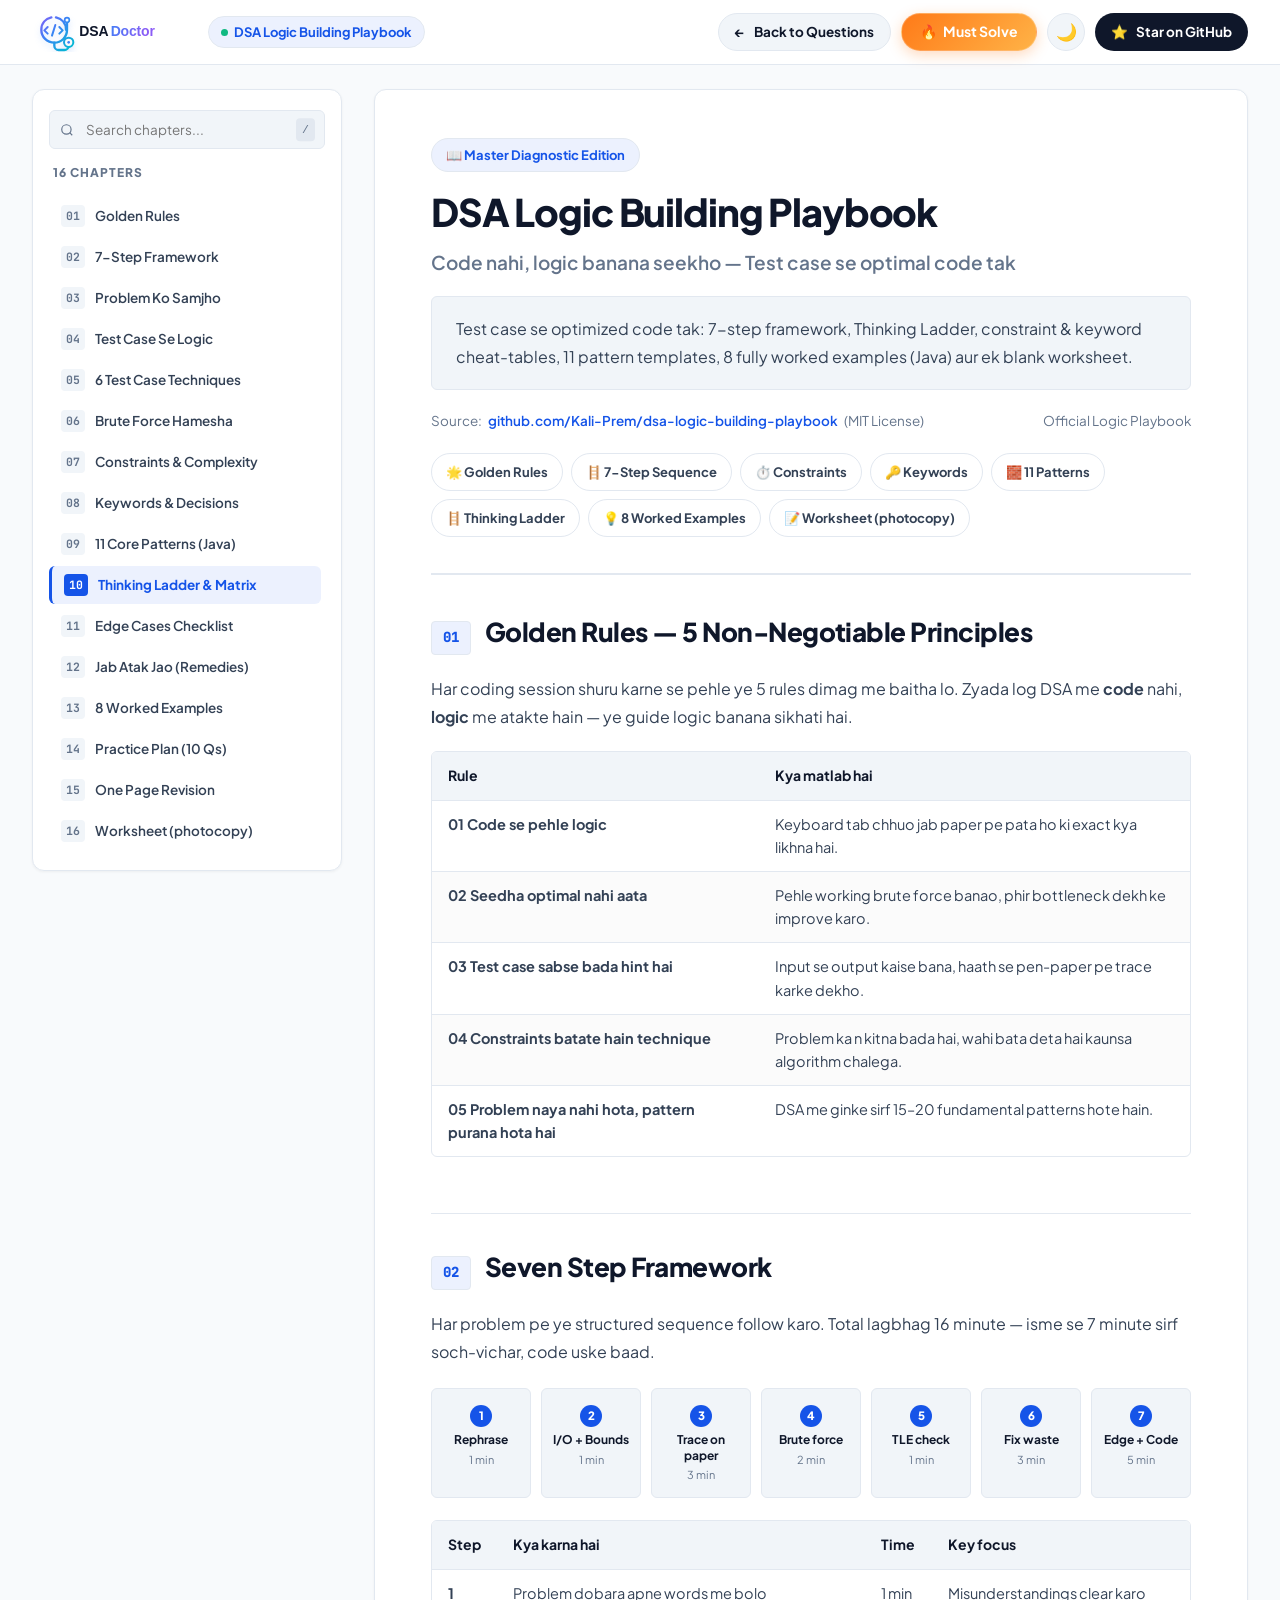
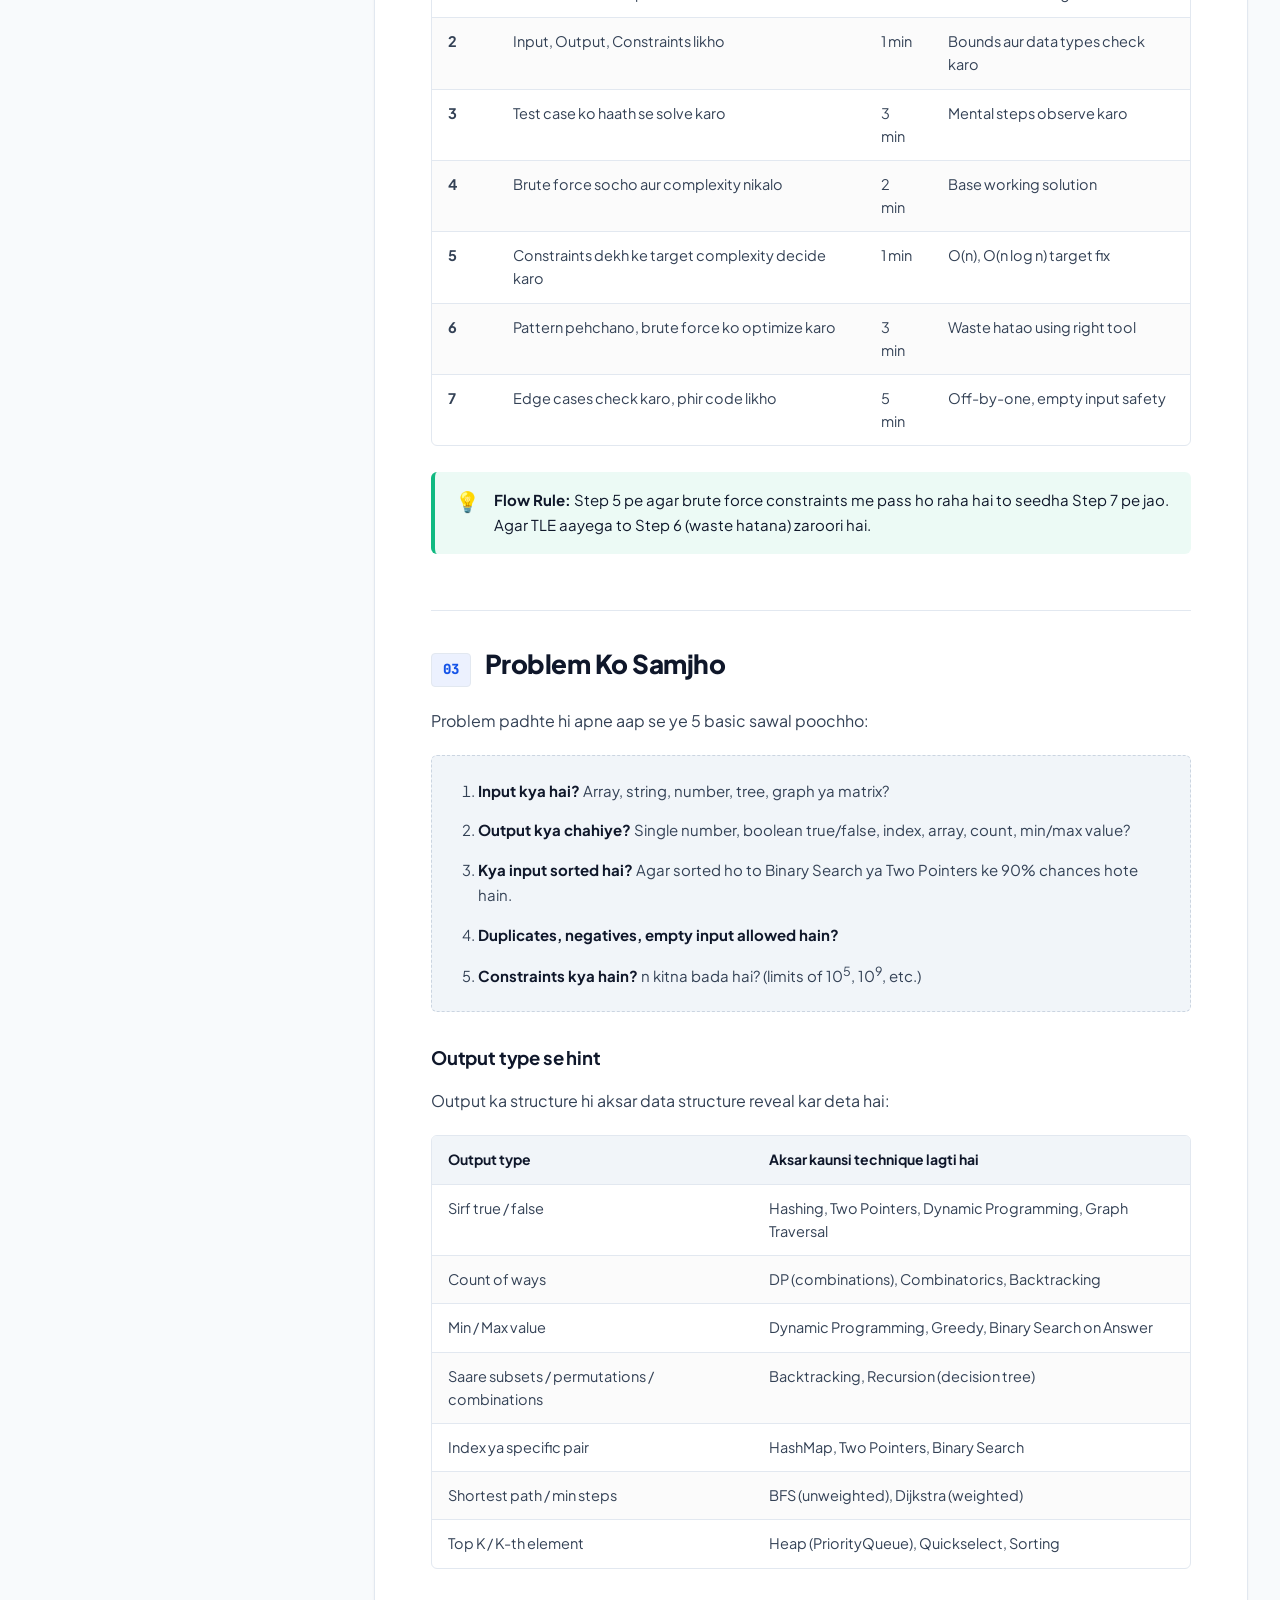
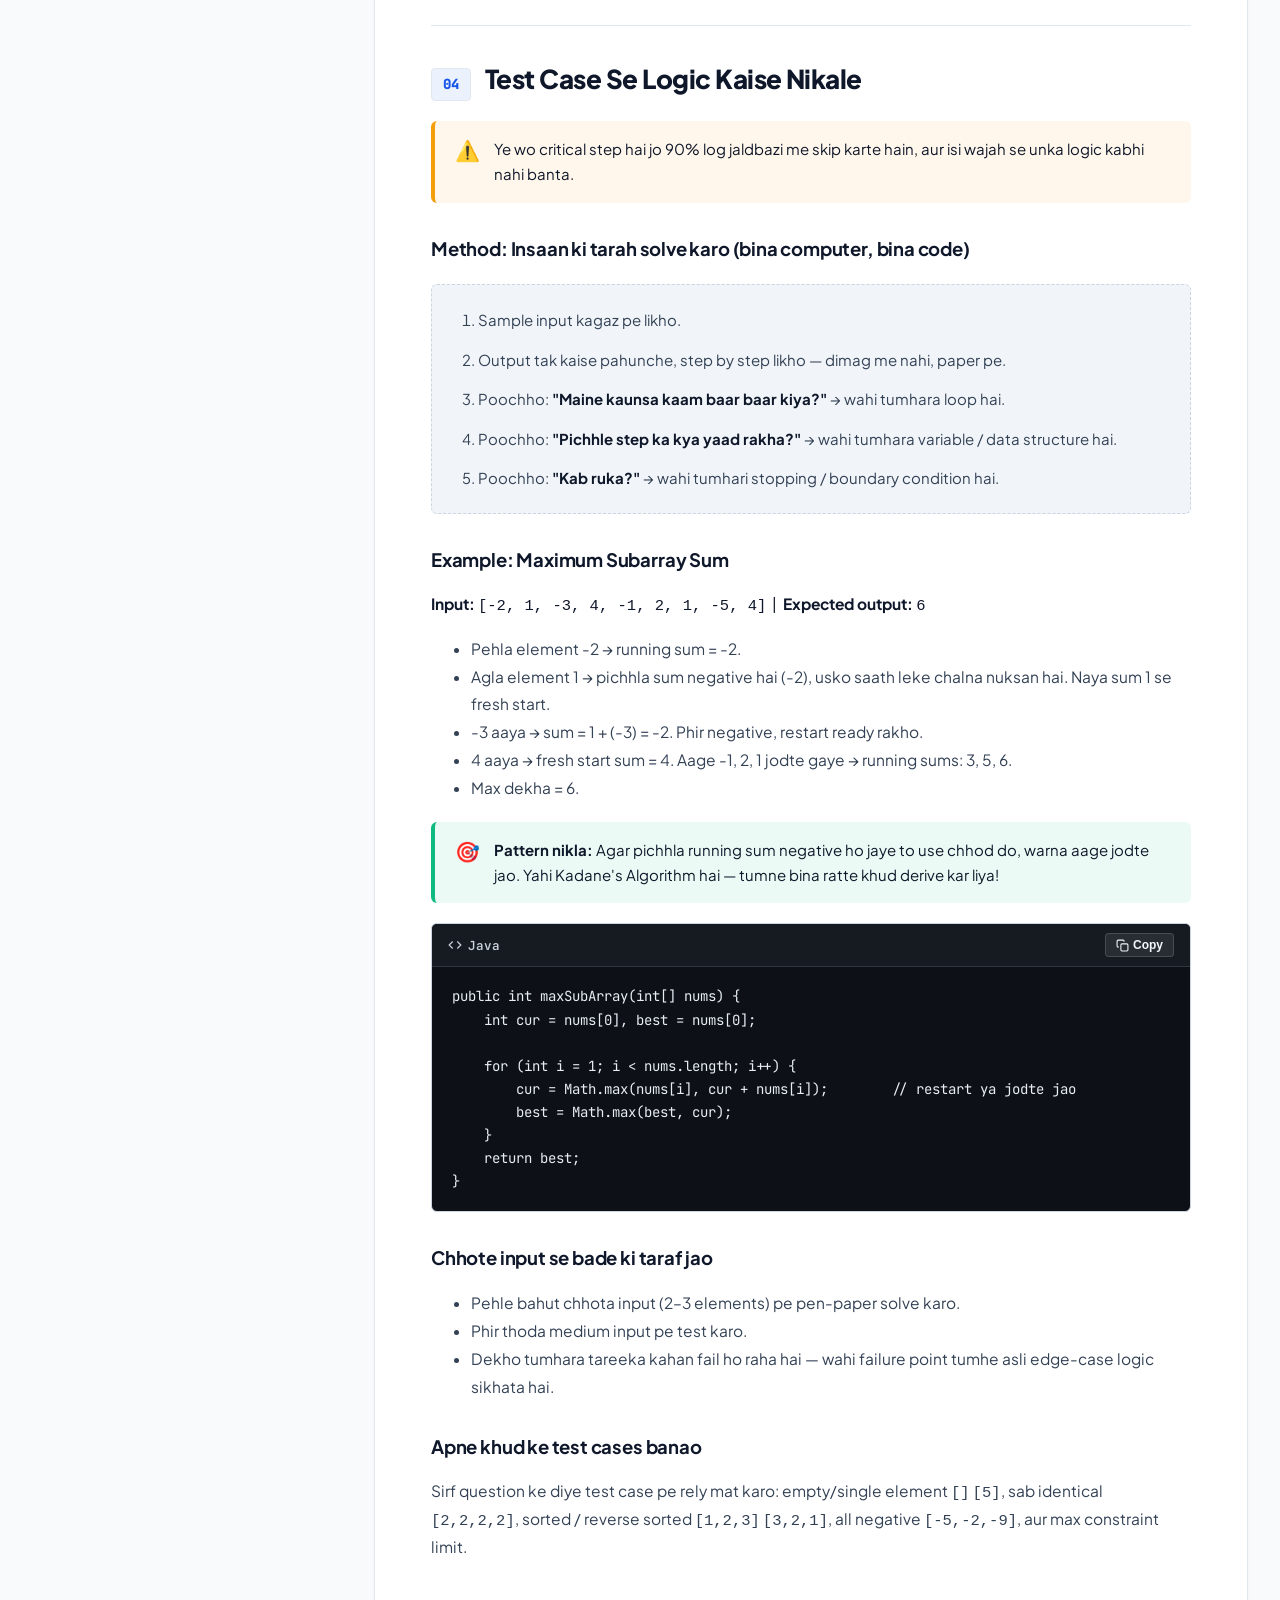
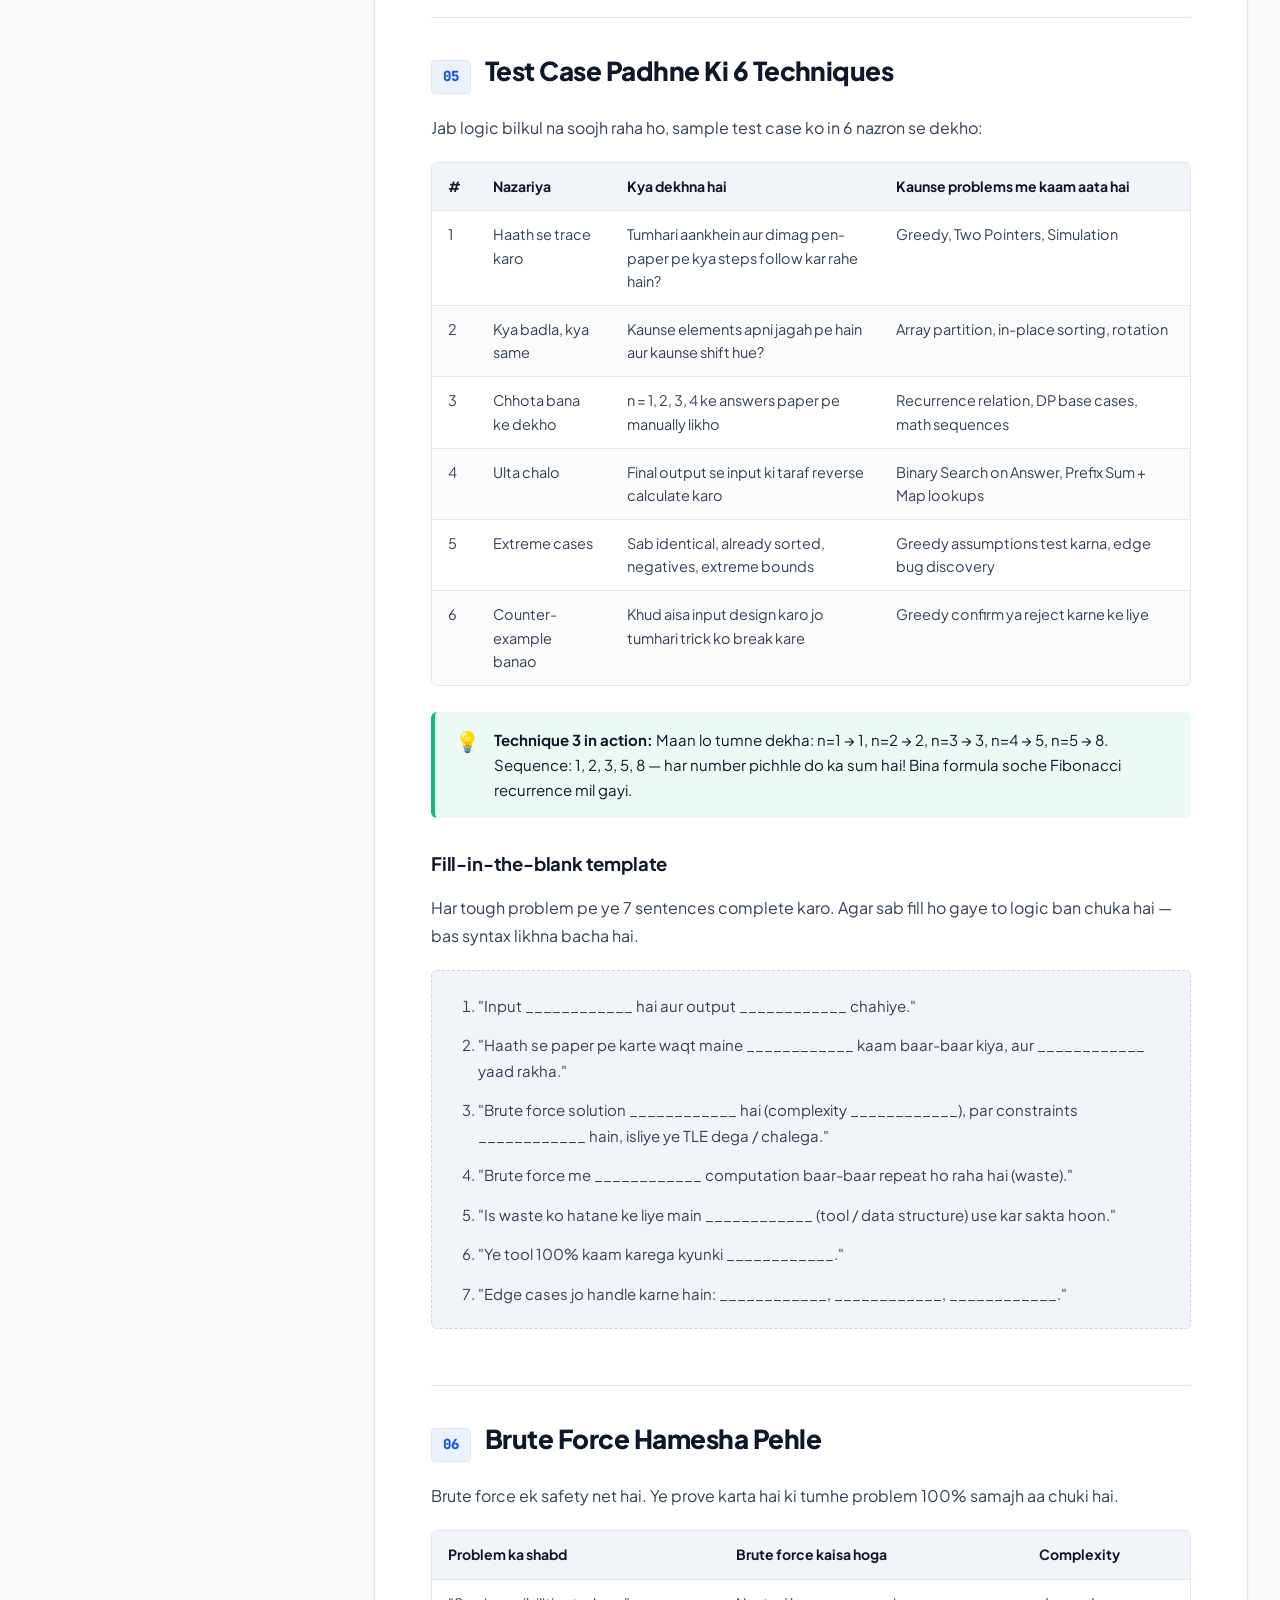
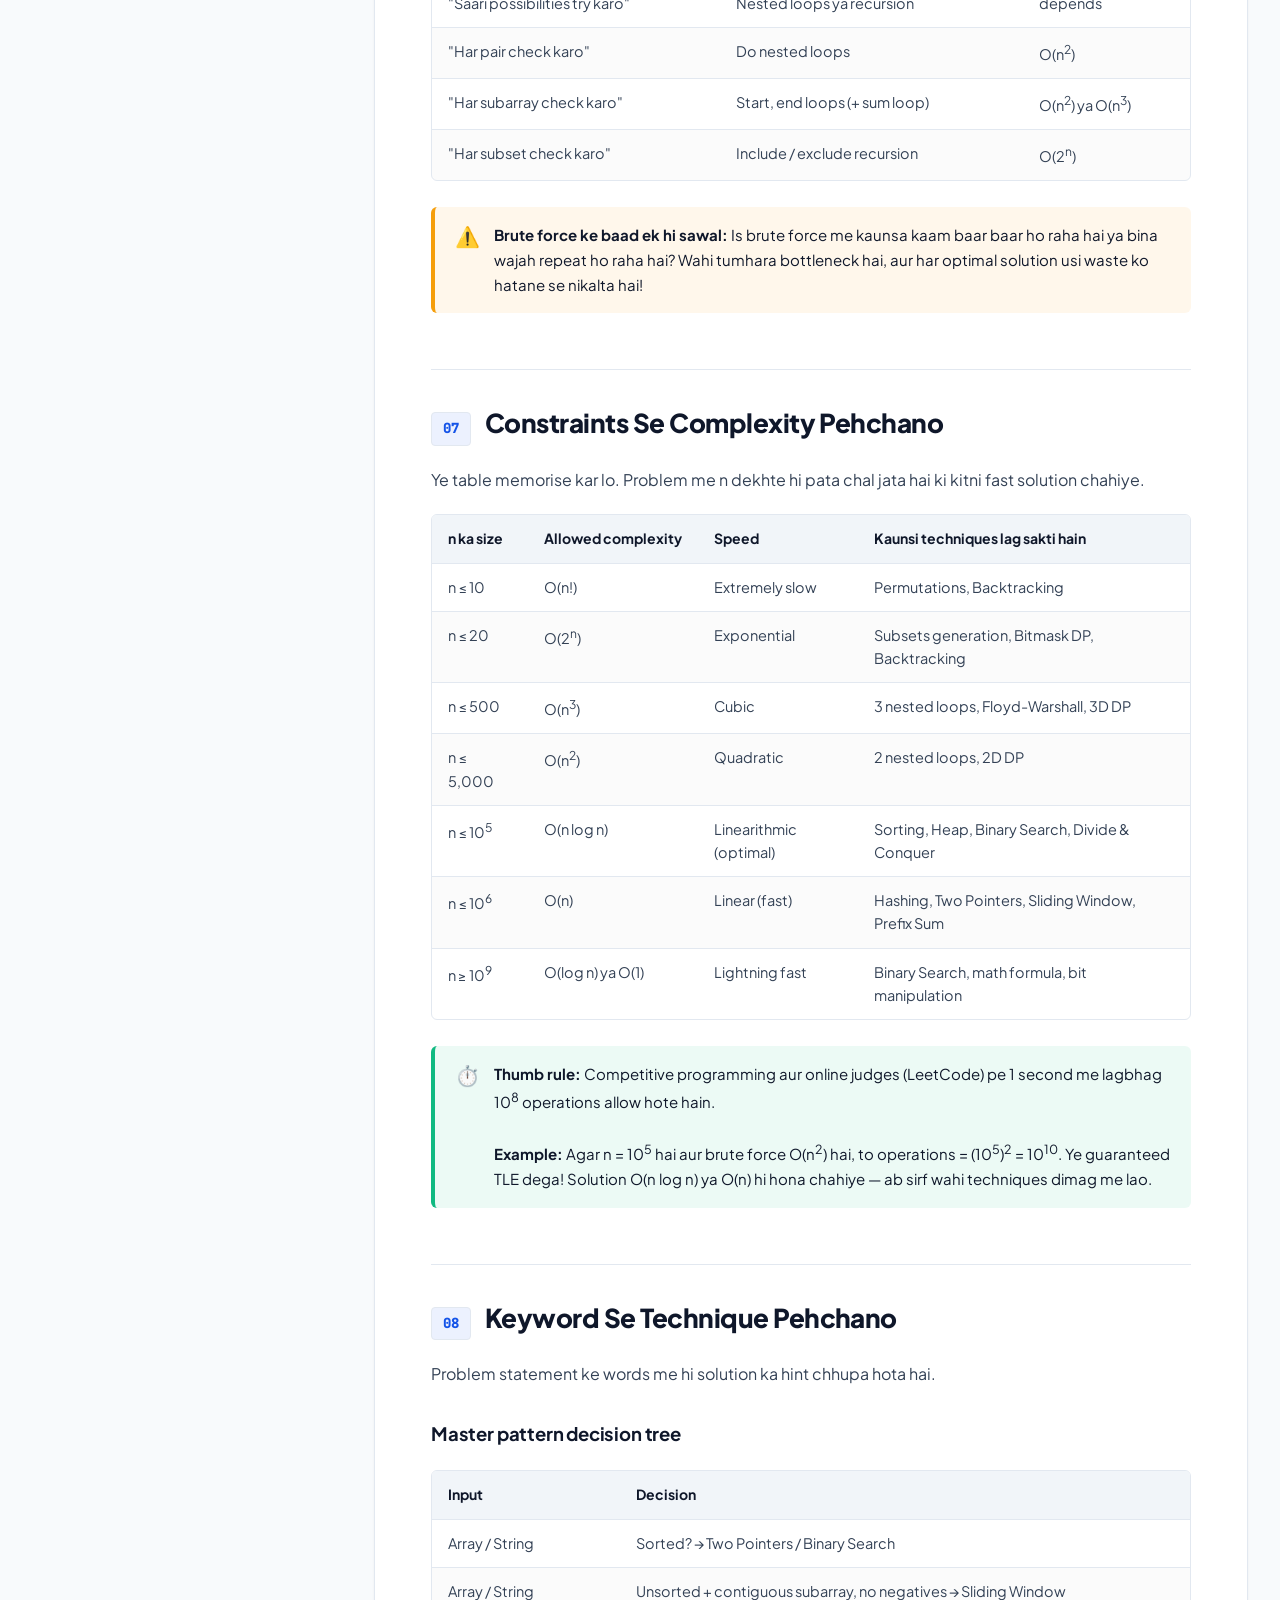
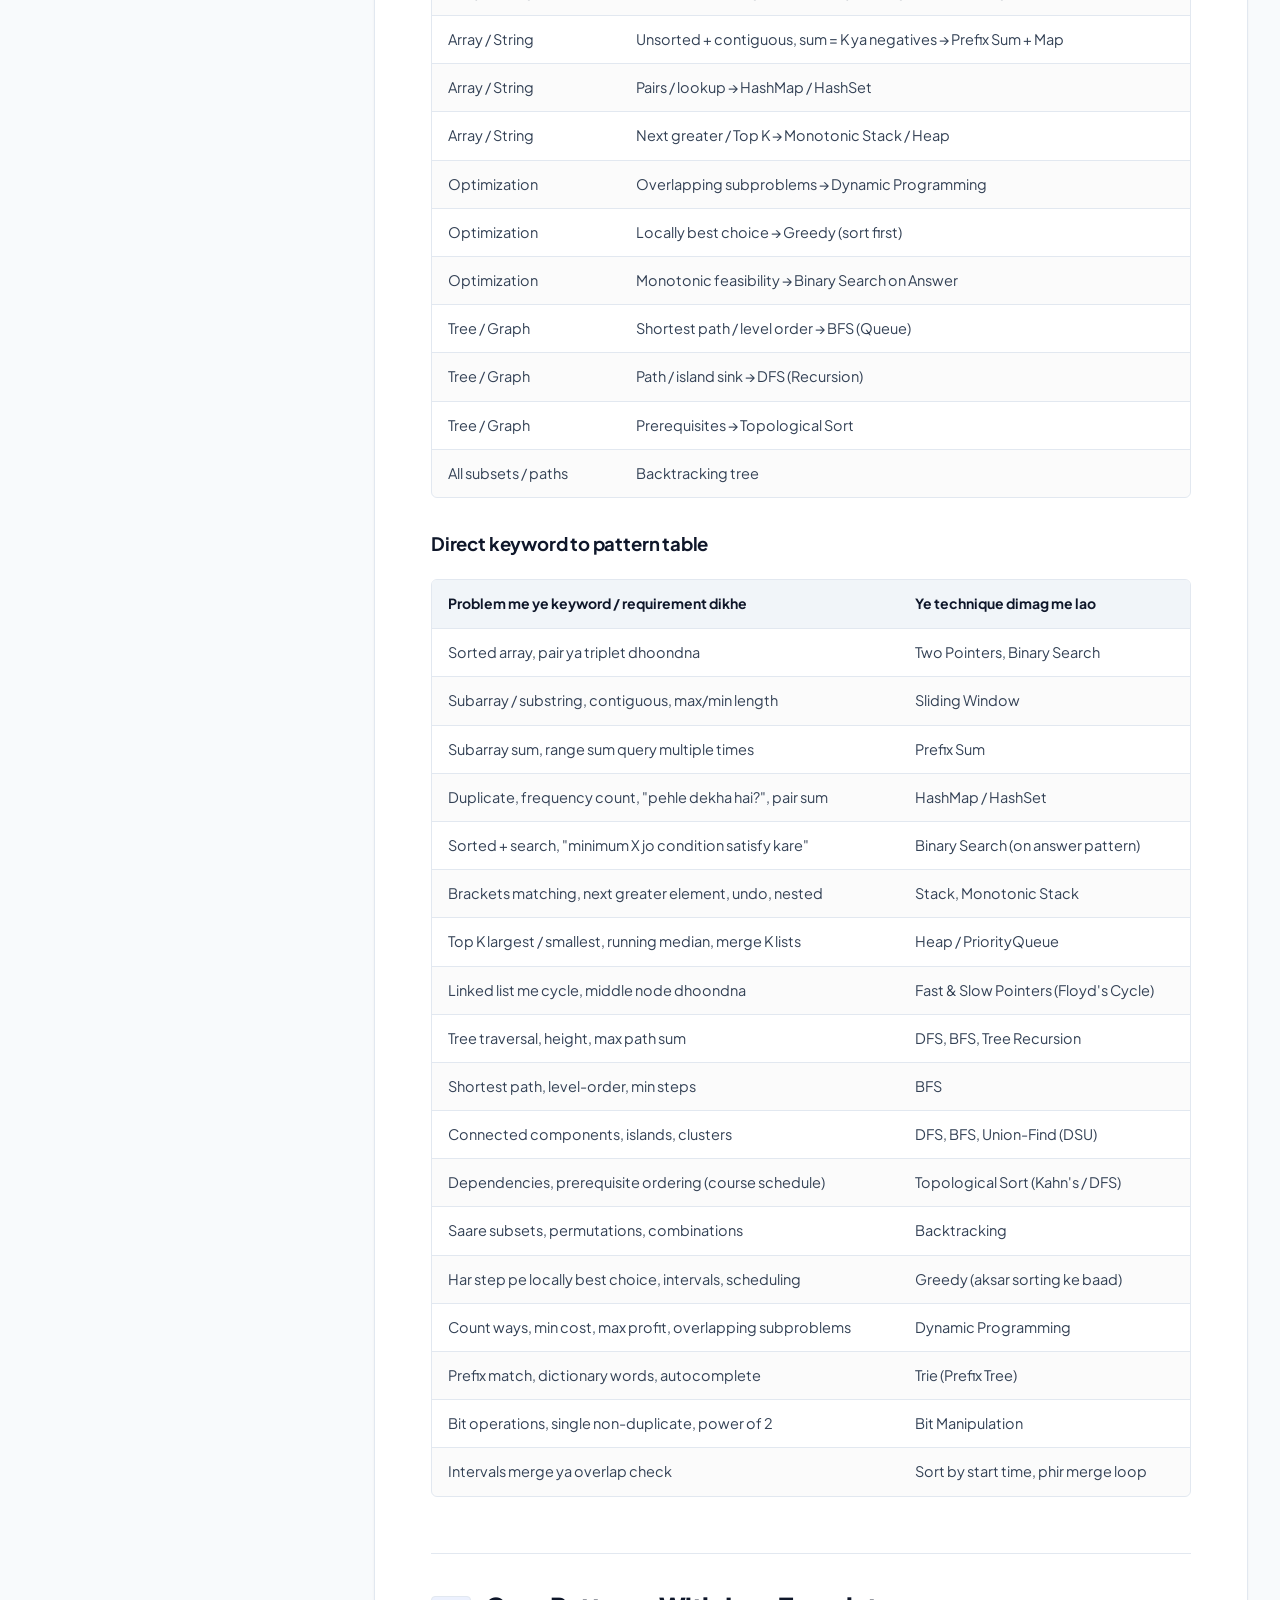
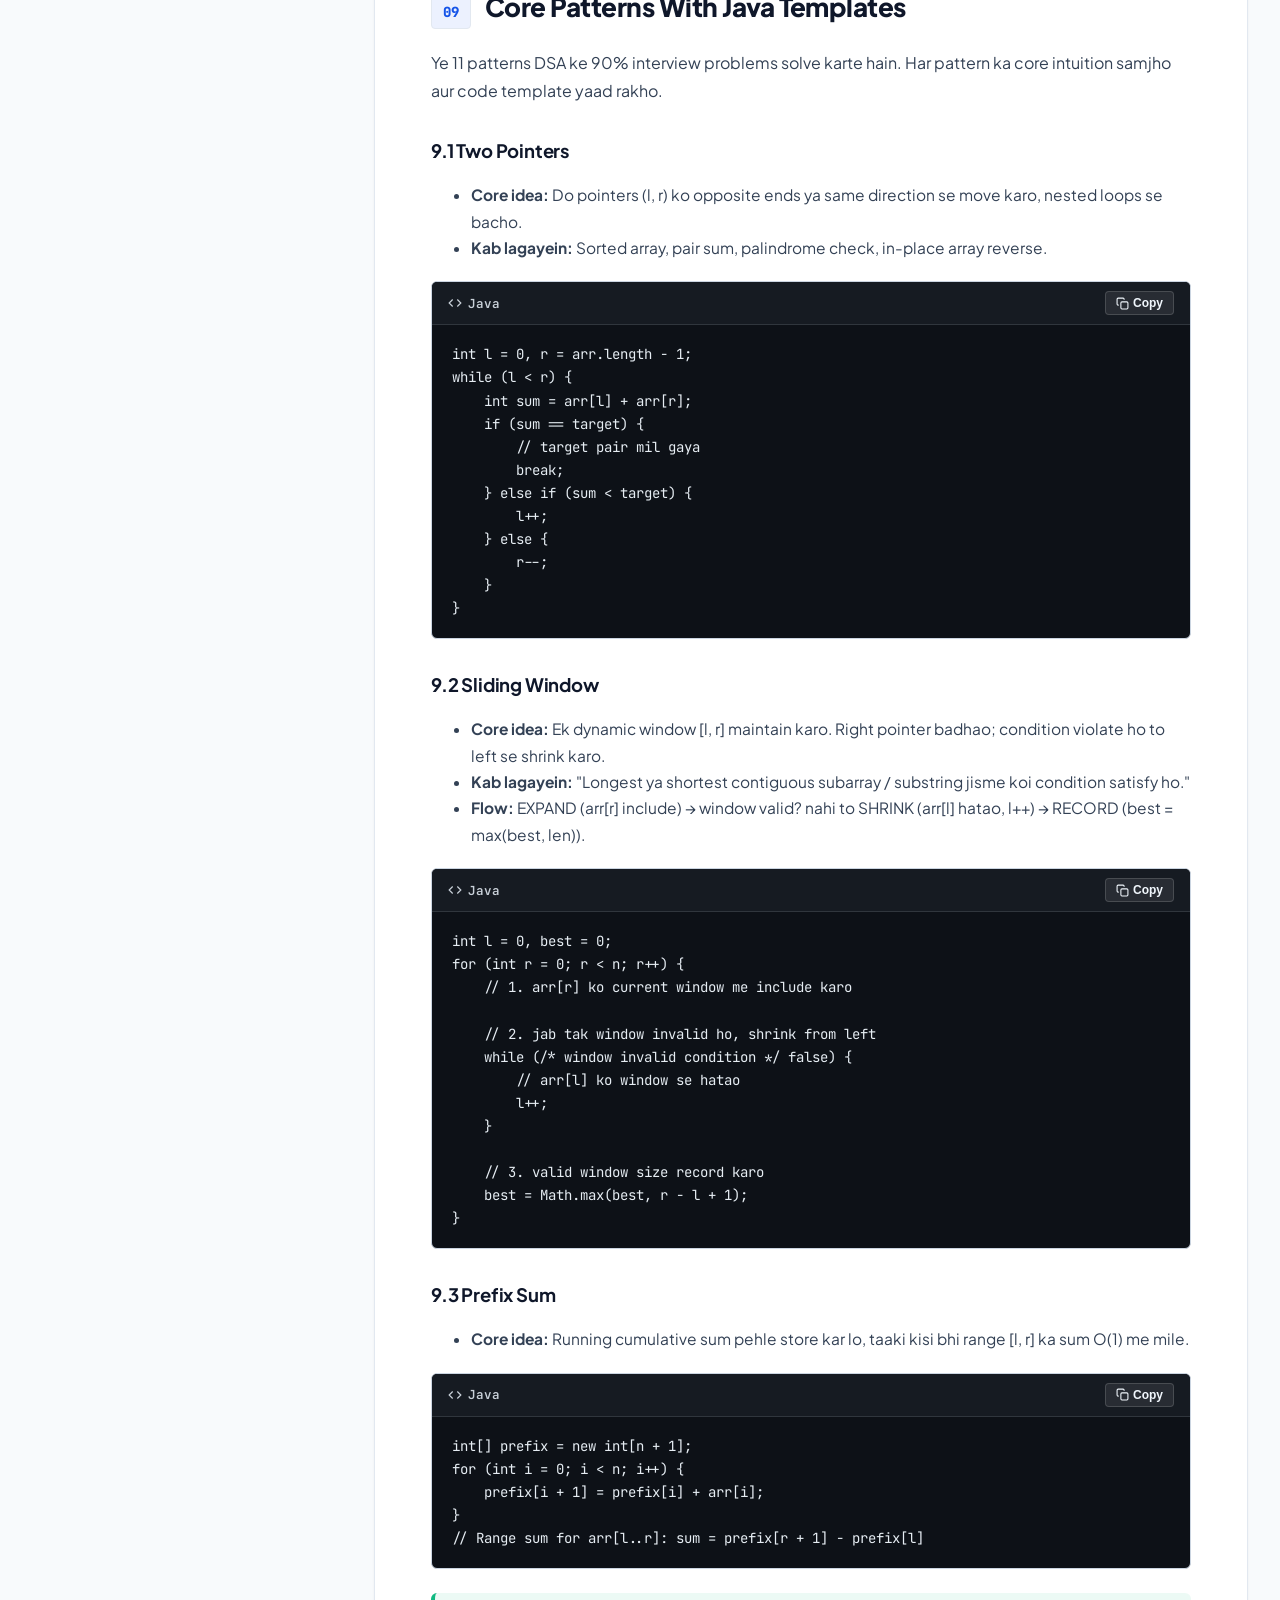
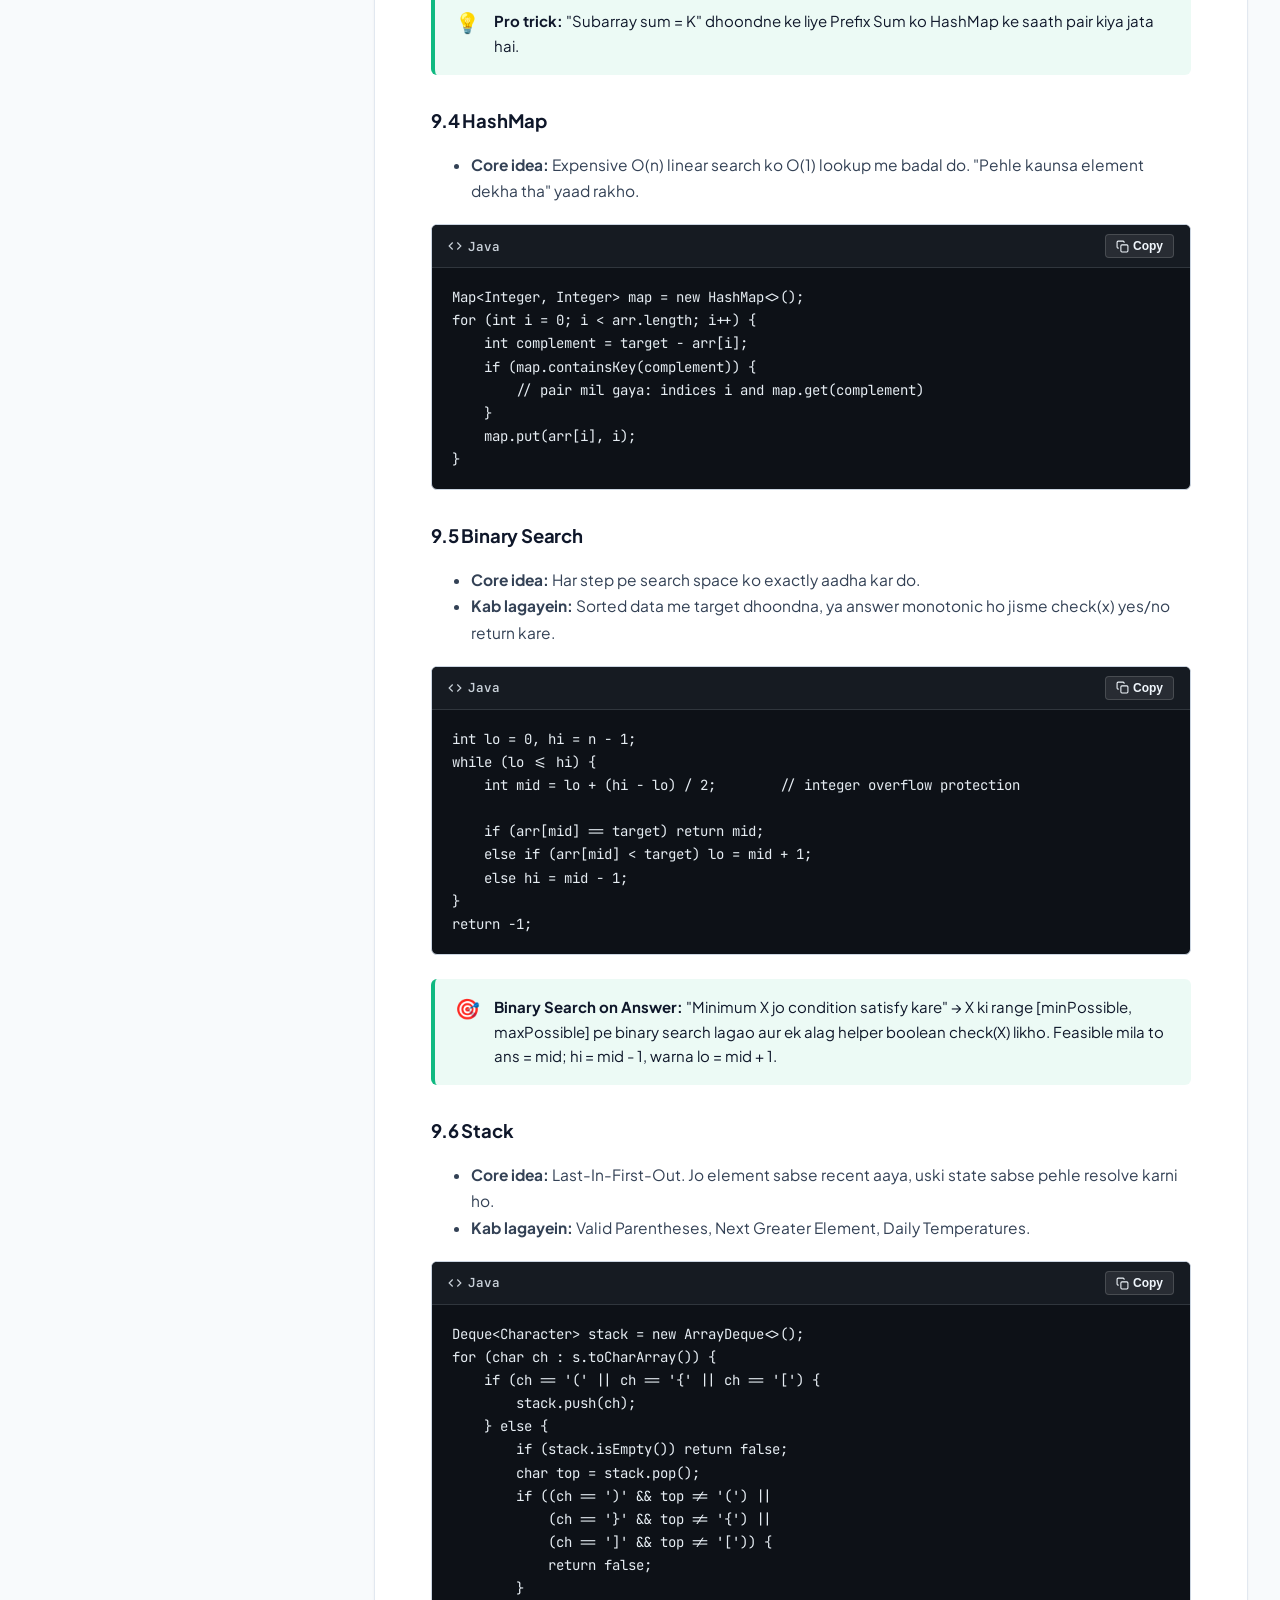
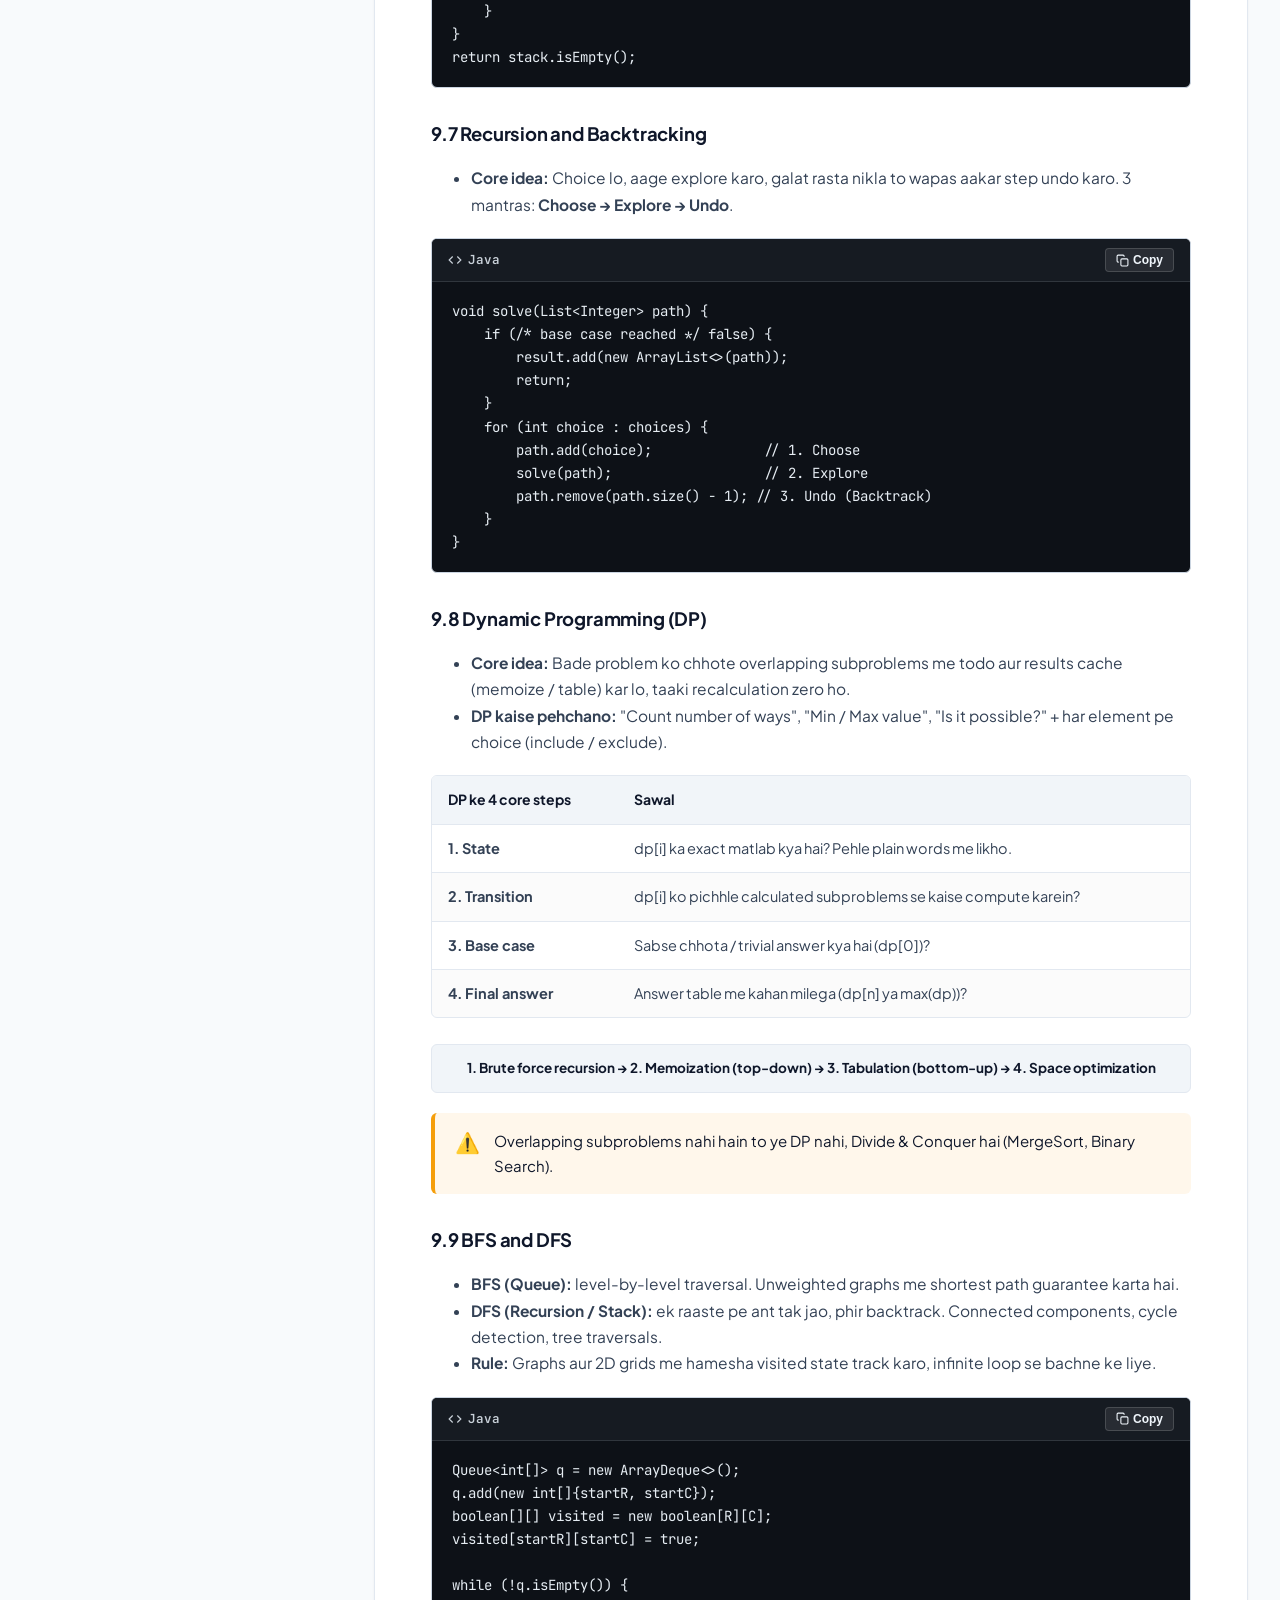
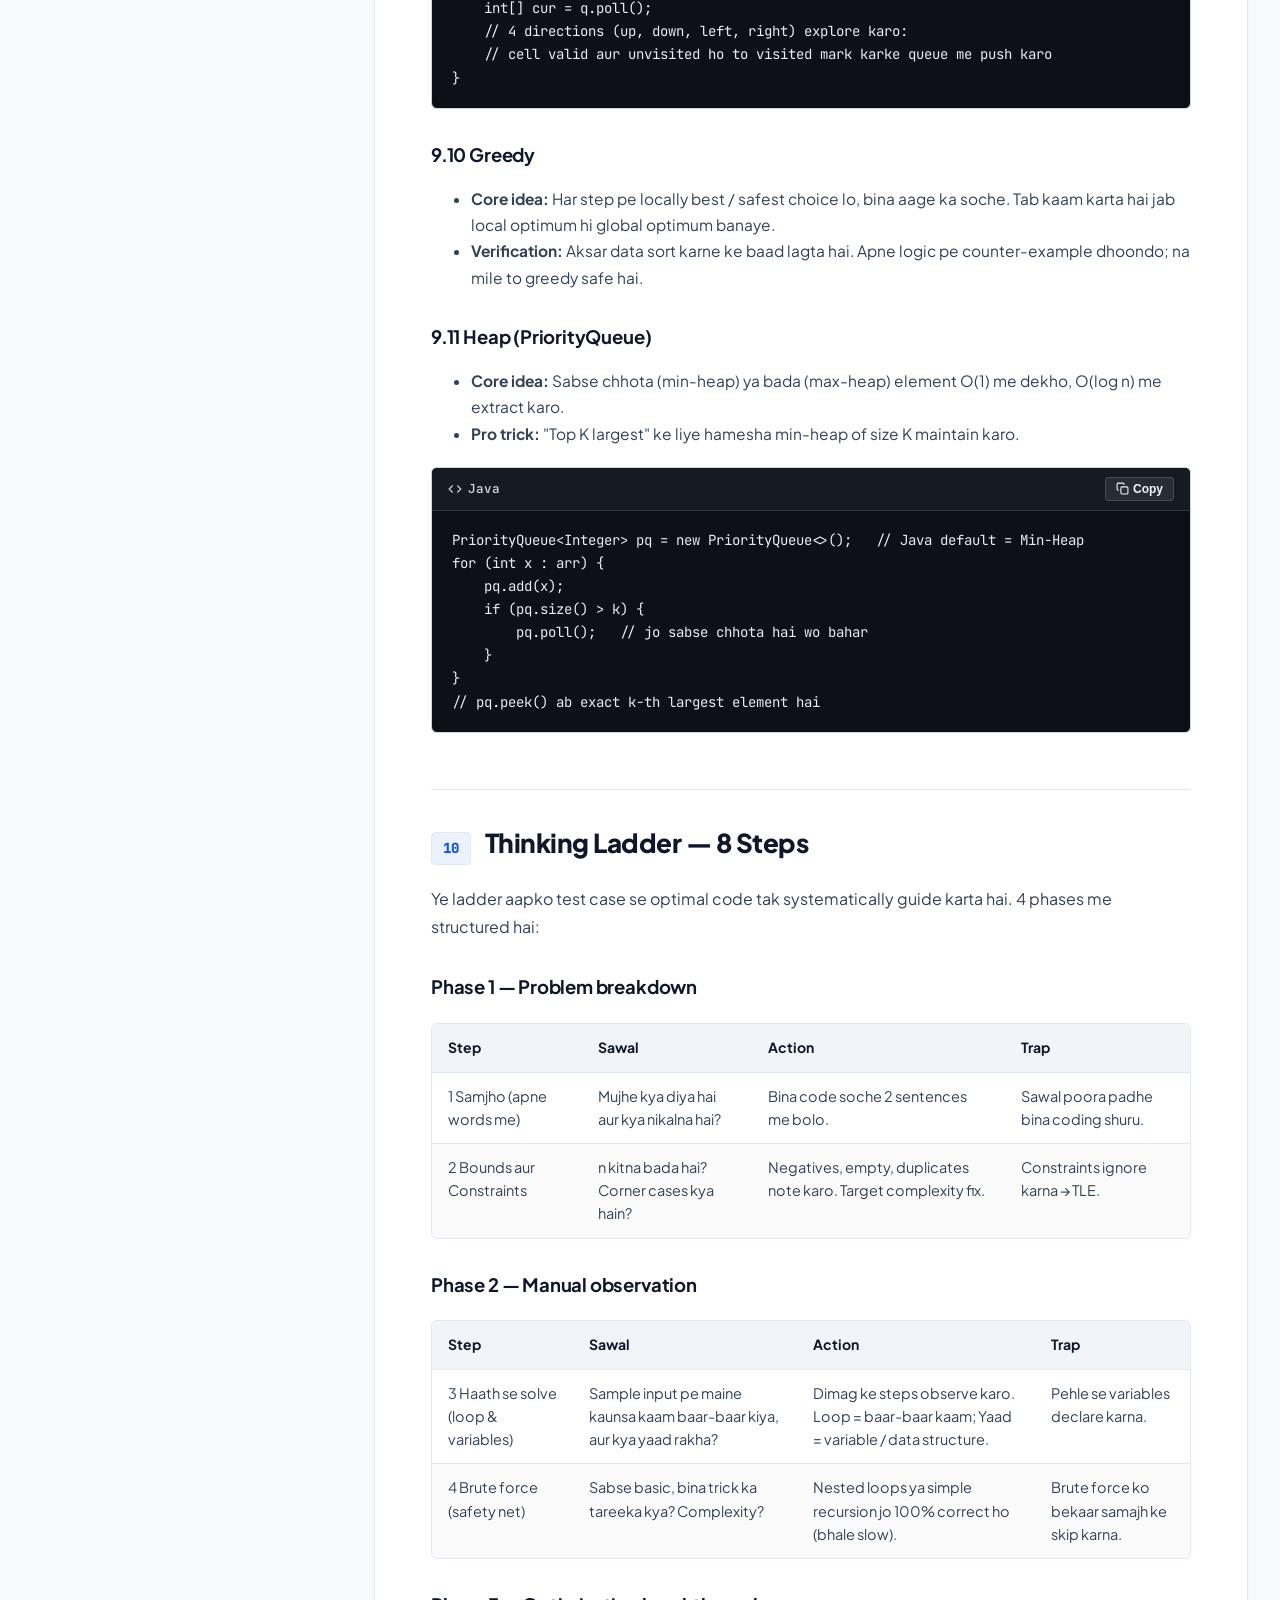
==== dsa-logic.html @ 9cfe2ae1 "feat(print): format worksheet for single-page A4 printout with DsaDoctor branding and hidden chapter" ====
<!doctype html>
<html lang="en">
  <head>
    <!-- Google tag (gtag.js) -->
    <script
      async
      src="https://www.googletagmanager.com/gtag/js?id=G-H8Y0CBNCZ7"
    ></script>
    <script>
      window.dataLayer = window.dataLayer || [];
      function gtag() {
        dataLayer.push(arguments);
      }
      gtag("js", new Date());
      gtag("config", "G-H8Y0CBNCZ7");
    </script>

    <meta charset="utf-8" />
    <meta name="viewport" content="width=device-width, initial-scale=1.0, maximum-scale=5.0, viewport-fit=cover" />
    <title>DSA Logic Building Playbook | DSA Doctor</title>
    <meta
      name="description"
      content="Master DSA problem-solving logic step by step, from test case intuition to optimal code. 5 Golden Rules, 7-Step Framework, Complexity Tables, 11 Core Patterns & 8 Worked Examples."
    />
    <link rel="icon" href="logo/favicon.ico" sizes="any" />
    <link rel="icon" href="logo/favicon-48x48.png" sizes="any" />
    <link rel="icon" type="image/png" sizes="32x32" href="logo/favicon-32x32.png" />
    <link rel="icon" type="image/png" sizes="16x16" href="logo/favicon-16x16.png" />
    <link rel="apple-touch-icon" href="logo/apple-touch-icon.png" />

    <!-- Google Fonts -->
    <link rel="preconnect" href="https://fonts.googleapis.com" />
    <link rel="preconnect" href="https://fonts.gstatic.com" crossorigin />
    <link
      href="https://fonts.googleapis.com/css2?family=Plus+Jakarta+Sans:wght@400;500;600;700;800&family=JetBrains+Mono:wght@400;500;600;700&display=swap"
      rel="stylesheet"
    />

    <style>

      :root {
        --bg: #f8fafc;
        --surface: #ffffff;
        --surface-2: #f1f5f9;
        --surface-3: #e2e8f0;
        --ink: #0f172a;
        --ink-secondary: #334155;
        --muted: #64748b;
        --line: #e2e8f0;
        --line-strong: #cbd5e1;
        
        --blue: #1554e8;
        --blue-hover: #0f44c4;
        --blue-light: rgba(21, 84, 232, 0.08);
        --blue-glow: rgba(21, 84, 232, 0.25);
        
        --cyan: #06b6d4;
        --green: #10b981;
        --green-bg: rgba(16, 185, 129, 0.08);
        --amber: #f59e0b;
        --amber-bg: rgba(245, 158, 11, 0.08);
        --red: #ef4444;
        --red-bg: rgba(239, 68, 68, 0.08);
        --purple: #8b5cf6;
        --purple-bg: rgba(139, 92, 246, 0.08);
        
        --shadow-sm: 0 1px 3px rgba(0, 0, 0, 0.05);
        --shadow-md: 0 4px 14px rgba(0, 0, 0, 0.06);
        --shadow-lg: 0 10px 30px rgba(0, 0, 0, 0.08);
        
        --radius-sm: 6px;
        --radius: 12px;
        --radius-lg: 18px;
        --radius-pill: 999px;
      }

      body.dark-mode {
        --bg: #0b0f19;
        --surface: #111827;
        --surface-2: #1e293b;
        --surface-3: #283548;
        --ink: #f8fafc;
        --ink-secondary: #cbd5e1;
        --muted: #94a3b8;
        --line: #1f2937;
        --line-strong: #374151;
        
        --blue: #3b82f6;
        --blue-hover: #60a5fa;
        --blue-light: rgba(59, 130, 246, 0.15);
        --blue-glow: rgba(59, 130, 246, 0.35);
        
        --cyan: #22d3ee;
        --green: #34d399;
        --green-bg: rgba(52, 211, 153, 0.15);
        --amber: #fbbf24;
        --amber-bg: rgba(251, 191, 36, 0.15);
        --red: #f87171;
        --red-bg: rgba(248, 113, 113, 0.15);
        --purple: #a855f7;
        --purple-bg: rgba(168, 85, 247, 0.15);
        
        --shadow-sm: 0 1px 3px rgba(0, 0, 0, 0.3);
        --shadow-md: 0 4px 16px rgba(0, 0, 0, 0.45);
        --shadow-lg: 0 12px 36px rgba(0, 0, 0, 0.6);
      }

      * {
        box-sizing: border-box;
      }

      html {
        scroll-behavior: smooth;
        overflow-x: hidden;
      }

      body {
        margin: 0;
        background: var(--bg);
        color: var(--ink);
        font-family: "Plus Jakarta Sans", Inter, -apple-system, BlinkMacSystemFont, "Segoe UI", Roboto, sans-serif;
        font-size: 15.5px;
        line-height: 1.7;
        -webkit-font-smoothing: antialiased;
        -moz-osx-font-smoothing: grayscale;
        text-rendering: optimizeLegibility;
        transition: background 200ms ease, color 200ms ease;
      }

      /* TOP SCROLL PROGRESS BAR */
      #scrollProgressBar {
        position: fixed;
        top: 0;
        left: 0;
        height: 3px;
        width: 0%;
        background: linear-gradient(90deg, #06b6d4, #3b82f6, #8b5cf6, #ff7a18);
        z-index: 1000;
        transition: width 0.1s ease-out;
      }

      .app-shell {
        display: flex;
        flex-direction: column;
        min-height: 100vh;
      }

      /* TOPBAR HEADER */
      .topbar {
        background: var(--surface);
        border-bottom: 1px solid var(--line);
        position: sticky;
        top: 0;
        z-index: 100;
        backdrop-filter: blur(16px);
        background: rgba(255, 255, 255, 0.9);
      }

      body.dark-mode .topbar {
        background: rgba(17, 24, 39, 0.9);
      }

      .topbar-inner {
        max-width: 1760px;
        margin: 0 auto;
        padding: 12px 32px;
        display: flex;
        align-items: center;
        justify-content: space-between;
        gap: 16px;
      }

      .brand {
        display: flex;
        align-items: center;
        gap: 16px;
      }

      .brand-mark {
        width: 160px;
        height: 40px;
        display: flex;
        align-items: center;
        transition: transform 0.2s ease;
      }

      .brand-mark:hover {
        transform: scale(1.02);
      }

      .brand-mark img {
        height: 100%;
        width: auto;
        display: block;
      }

      body.dark-mode .brand-mark img {
        filter: drop-shadow(0 0 1px rgba(255, 255, 255, 0.75)) drop-shadow(0 0 10px rgba(59, 130, 246, 0.4));
      }

      .brand-badge {
        display: inline-flex;
        align-items: center;
        gap: 6px;
        font-size: 13px;
        font-weight: 700;
        color: var(--blue);
        background: var(--blue-light);
        padding: 4px 12px;
        border-radius: var(--radius-pill);
        border: 1px solid var(--line);
      }

      .pulse-dot {
        width: 7px;
        height: 7px;
        border-radius: 50%;
        background: var(--green);
        box-shadow: 0 0 0 rgba(16, 185, 129, 0.4);
        animation: pulse 2s infinite;
      }

      @keyframes pulse {
        0% { box-shadow: 0 0 0 0 rgba(16, 185, 129, 0.7); }
        70% { box-shadow: 0 0 0 8px rgba(16, 185, 129, 0); }
        100% { box-shadow: 0 0 0 0 rgba(16, 185, 129, 0); }
      }

      .topbar-actions {
        display: flex;
        align-items: center;
        gap: 10px;
      }

      .btn-nav {
        display: inline-flex;
        align-items: center;
        gap: 8px;
        height: 38px;
        padding: 0 16px;
        border-radius: var(--radius-pill);
        font-size: 13.5px;
        font-weight: 700;
        text-decoration: none;
        border: 1px solid var(--line);
        background: var(--surface-2);
        color: var(--ink);
        transition: all 0.2s ease;
      }

      .btn-nav:hover {
        border-color: var(--blue);
        color: var(--blue);
        transform: translateY(-1px);
        box-shadow: var(--shadow-sm);
      }

      .btn-must-solve {
        height: 38px;
        display: inline-flex;
        align-items: center;
        gap: 6px;
        padding: 0 18px;
        background: linear-gradient(135deg, #ff7a18, #ffb347);
        color: #fff;
        border-radius: var(--radius-pill);
        text-decoration: none;
        font-size: 14px;
        font-weight: 700;
        box-shadow: 0 4px 14px rgba(255, 122, 24, 0.28);
        transition: all 0.25s ease;
        border: 1px solid rgba(255, 255, 255, 0.25);
      }

      .btn-must-solve:hover {
        transform: translateY(-1px);
        box-shadow: 0 6px 18px rgba(255, 122, 24, 0.35);
      }

      .theme-toggle {
        width: 38px;
        height: 38px;
        border-radius: var(--radius-pill);
        border: 1px solid var(--line);
        background: var(--surface-2);
        cursor: pointer;
        font-size: 17px;
        display: flex;
        align-items: center;
        justify-content: center;
        transition: all 0.2s ease;
      }

      .theme-toggle:hover {
        transform: rotate(15deg);
        border-color: var(--amber);
      }

      .btn-github {
        height: 38px;
        display: inline-flex;
        align-items: center;
        gap: 8px;
        padding: 0 16px;
        background: #0f172a;
        color: #fff;
        border-radius: var(--radius-pill);
        text-decoration: none;
        font-size: 13.5px;
        font-weight: 700;
        transition: all 0.2s ease;
      }

      body.dark-mode .btn-github {
        background: #1e293b;
        border: 1px solid #334155;
      }

      .btn-github:hover {
        transform: translateY(-1px);
        box-shadow: 0 4px 14px rgba(0, 0, 0, 0.25);
      }

      /* =========================================================
         EXPANDED WIDESCREEN READER LAYOUT & SIDEBAR
         ========================================================= */
      .doc-layout {
        max-width: 1760px;
        margin: 0 auto;
        padding: 24px 32px;
        display: flex;
        gap: 32px;
        align-items: flex-start;
        width: 100%;
      }

      /* STICKY SIDEBAR */
      .doc-sidebar {
        width: 310px;
        flex-shrink: 0;
        position: sticky;
        top: 76px;
        max-height: calc(100vh - 96px);
        overflow-y: auto;
        background: var(--surface);
        border: 1px solid var(--line);
        border-radius: var(--radius);
        padding: 20px 16px;
        box-shadow: var(--shadow-sm);
        display: flex;
        flex-direction: column;
        gap: 14px;
        scrollbar-width: thin;
      }

      .sidebar-search-box {
        position: relative;
      }

      .sidebar-search-box input {
        width: 100%;
        padding: 10px 12px 10px 36px;
        border-radius: var(--radius-sm);
        border: 1px solid var(--line);
        background: var(--surface-2);
        color: var(--ink);
        font-size: 13.5px;
        font-family: inherit;
        outline: none;
        transition: border-color 0.2s ease, box-shadow 0.2s ease;
      }

      .sidebar-search-box input:focus {
        border-color: var(--blue);
        box-shadow: 0 0 0 3px var(--blue-light);
      }

      .sidebar-search-icon {
        position: absolute;
        left: 11px;
        top: 50%;
        transform: translateY(-50%);
        color: var(--muted);
        pointer-events: none;
      }

      .sidebar-kbd {
        position: absolute;
        right: 10px;
        top: 50%;
        transform: translateY(-50%);
        font-size: 11.5px;
        background: var(--surface-3);
        color: var(--muted);
        padding: 2px 6px;
        border-radius: 4px;
        font-family: monospace;
      }

      .sidebar-header {
        display: flex;
        align-items: center;
        justify-content: space-between;
        padding: 0 4px;
      }

      .sidebar-title {
        font-size: 12px;
        font-weight: 800;
        text-transform: uppercase;
        letter-spacing: 0.08em;
        color: var(--muted);
      }

      /* TOC NAV */
      .toc-nav {
        display: flex;
        flex-direction: column;
        gap: 3px;
        overflow-y: auto;
        padding-right: 4px;
      }

      .toc-link {
        display: flex;
        align-items: center;
        gap: 10px;
        padding: 8px 12px;
        border-radius: var(--radius-sm);
        text-decoration: none;
        color: var(--ink-secondary);
        font-size: 13.5px;
        font-weight: 600;
        line-height: 1.4;
        transition: all 0.15s ease;
      }

      .toc-link:hover {
        background: var(--surface-2);
        color: var(--blue);
      }

      .toc-link.active {
        background: var(--blue-light);
        color: var(--blue);
        font-weight: 700;
        border-left: 3px solid var(--blue);
      }

      .toc-num {
        display: inline-block;
        min-width: 24px;
        height: 22px;
        line-height: 22px;
        text-align: center;
        font-size: 11.5px;
        font-family: "JetBrains Mono", monospace;
        font-weight: 700;
        border-radius: 4px;
        background: var(--surface-2);
        color: var(--muted);
        flex-shrink: 0;
      }

      .toc-link.active .toc-num {
        background: var(--blue);
        color: #ffffff;
      }

      /* =========================================================
         DOCUMENT CANVAS / PAPER (WIDE EXPANDED VIEW)
         ========================================================= */
      .doc-main {
        flex: 1;
        min-width: 0;
        width: 100%;
      }

      .doc-paper {
        background: var(--surface);
        border: 1px solid var(--line);
        border-radius: var(--radius);
        padding: 48px 56px;
        box-shadow: var(--shadow-sm);
      }

      /* COVER CARD */
      .doc-cover {
        padding-bottom: 36px;
        margin-bottom: 40px;
        border-bottom: 2px solid var(--line);
      }

      .doc-cover-pill {
        display: inline-flex;
        align-items: center;
        gap: 6px;
        font-size: 13px;
        font-weight: 700;
        color: var(--blue);
        background: var(--blue-light);
        padding: 5px 14px;
        border-radius: var(--radius-pill);
        margin-bottom: 16px;
        border: 1px solid var(--line);
      }

      .doc-main-title {
        font-size: 38px;
        font-weight: 800;
        letter-spacing: -0.03em;
        line-height: 1.25;
        margin: 0 0 10px;
        color: var(--ink);
      }

      .doc-main-subtitle {
        font-size: 19px;
        font-weight: 600;
        color: var(--muted);
        margin: 0 0 18px;
      }

      .doc-abstract {
        font-size: 16px;
        line-height: 1.75;
        color: var(--ink-secondary);
        background: var(--surface-2);
        border: 1px solid var(--line);
        padding: 18px 24px;
        border-radius: var(--radius-sm);
        margin: 0 0 20px;
      }

      .doc-meta-row {
        display: flex;
        align-items: center;
        justify-content: space-between;
        flex-wrap: wrap;
        gap: 12px;
        font-size: 13.5px;
        color: var(--muted);
      }

      .doc-meta-badge {
        display: inline-flex;
        align-items: center;
        gap: 6px;
      }

      .doc-meta-badge a {
        color: var(--blue);
        text-decoration: none;
        font-weight: 600;
      }

      .doc-quick-actions {
        display: flex;
        flex-wrap: wrap;
        gap: 8px;
        margin-top: 20px;
      }

      .quick-btn {
        display: inline-flex;
        align-items: center;
        gap: 6px;
        padding: 7px 14px;
        background: var(--surface);
        border: 1px solid var(--line);
        border-radius: var(--radius-pill);
        font-size: 13px;
        font-weight: 700;
        color: var(--ink-secondary);
        text-decoration: none;
        transition: all 0.15s ease;
      }

      .quick-btn:hover {
        border-color: var(--blue);
        color: var(--blue);
        background: var(--blue-light);
      }

      /* CHAPTER SECTIONS */
      .doc-chapter {
        margin-bottom: 56px;
        padding-top: 36px;
        border-top: 1px solid var(--line);
        scroll-margin-top: 90px;
      }

      .doc-chapter:first-of-type {
        border-top: none;
        padding-top: 0;
      }

      .chapter-header {
        display: flex;
        align-items: baseline;
        gap: 14px;
        margin-bottom: 20px;
      }

      .chapter-num {
        font-family: "JetBrains Mono", monospace;
        font-size: 14px;
        font-weight: 800;
        padding: 4px 11px;
        border-radius: 4px;
        background: var(--blue-light);
        color: var(--blue);
        border: 1px solid var(--line);
        flex-shrink: 0;
      }

      .chapter-title {
        font-size: 26px;
        font-weight: 800;
        color: var(--ink);
        letter-spacing: -0.02em;
        margin: 0;
        line-height: 1.3;
      }

      .section-lead {
        font-size: 16px;
        line-height: 1.75;
        color: var(--ink-secondary);
        margin: 0 0 20px;
      }

      .sub-heading {
        font-size: 18.5px;
        font-weight: 700;
        color: var(--ink);
        margin: 30px 0 14px;
        letter-spacing: -0.01em;
      }

      /* STEP SEQUENCE BAR (Section 2) */
      .step-sequence {
        display: grid;
        grid-template-columns: repeat(7, 1fr);
        gap: 10px;
        margin: 22px 0;
      }

      .step-seq-item {
        background: var(--surface-2);
        border: 1px solid var(--line);
        border-radius: var(--radius-sm);
        padding: 12px 10px;
        text-align: center;
        transition: all 0.2s ease;
      }

      .step-seq-num {
        display: inline-block;
        width: 22px;
        height: 22px;
        line-height: 22px;
        border-radius: 50%;
        background: var(--blue);
        color: #fff;
        font-size: 11.5px;
        font-weight: 800;
        margin-bottom: 5px;
      }

      .step-seq-title {
        font-size: 12px;
        font-weight: 700;
        color: var(--ink);
        display: block;
        line-height: 1.3;
      }

      .step-seq-time {
        font-size: 11px;
        color: var(--muted);
        display: block;
        margin-top: 3px;
      }

      /* TABLES */
      .doc-table-wrap {
        overflow-x: auto;
        margin: 20px 0 26px;
        border: 1px solid var(--line);
        border-radius: var(--radius-sm);
        background: var(--surface);
      }

      .doc-table {
        width: 100%;
        border-collapse: collapse;
        font-size: 14.5px;
        text-align: left;
      }

      .doc-table th {
        background: var(--surface-2);
        color: var(--ink);
        font-weight: 700;
        padding: 12px 16px;
        border-bottom: 1px solid var(--line);
        white-space: nowrap;
        font-size: 14px;
      }

      .doc-table td {
        padding: 12px 16px;
        border-bottom: 1px solid var(--line);
        color: var(--ink-secondary);
        vertical-align: top;
        line-height: 1.6;
        font-size: 14.5px;
      }

      .doc-table tr:last-child td {
        border-bottom: none;
      }

      .doc-table tr:nth-child(even) td {
        background: rgba(0, 0, 0, 0.015);
      }

      body.dark-mode .doc-table tr:nth-child(even) td {
        background: rgba(255, 255, 255, 0.02);
      }

      /* CODE BLOCKS */
      .code-block-wrap {
        position: relative;
        margin: 20px 0 24px;
        border-radius: var(--radius-sm);
        border: 1px solid var(--line-strong);
        overflow: hidden;
        background: #0d1117;
      }

      .code-header {
        display: flex;
        justify-content: space-between;
        align-items: center;
        padding: 9px 16px;
        background: #161b22;
        border-bottom: 1px solid #30363d;
        color: #8b949e;
        font-size: 12.5px;
        font-family: "JetBrains Mono", monospace;
        font-weight: 600;
      }

      .code-header .lang-tag {
        display: flex;
        align-items: center;
        gap: 6px;
        color: #c9d1d9;
      }

      .copy-code-btn {
        background: rgba(255, 255, 255, 0.08);
        color: #f0f6fc;
        border: 1px solid rgba(255, 255, 255, 0.15);
        border-radius: 4px;
        padding: 4px 10px;
        font-size: 12px;
        font-weight: 600;
        cursor: pointer;
        transition: all 0.15s ease;
        display: inline-flex;
        align-items: center;
        gap: 4px;
      }

      .copy-code-btn:hover {
        background: rgba(255, 255, 255, 0.18);
      }

      .copy-code-btn.copied {
        background: var(--green);
        color: #ffffff;
        border-color: var(--green);
      }

      pre.code-content {
        margin: 0;
        padding: 18px 20px;
        overflow-x: auto;
        font-family: "JetBrains Mono", monospace;
        font-size: 14px;
        line-height: 1.65;
        color: #e6edf3;
      }

      pre.code-content code {
        font-family: inherit;
      }

      /* CALLOUT BOXES */
      .doc-callout {
        display: flex;
        gap: 14px;
        padding: 16px 20px;
        border-radius: var(--radius-sm);
        margin: 20px 0;
        border-left: 4px solid var(--blue);
        background: var(--blue-light);
        color: var(--ink);
        font-size: 15px;
        line-height: 1.65;
      }

      .doc-callout.tip {
        border-left-color: var(--green);
        background: var(--green-bg);
      }

      .doc-callout.warning {
        border-left-color: var(--amber);
        background: var(--amber-bg);
      }

      .callout-icon {
        font-size: 20px;
        flex-shrink: 0;
        line-height: 1.3;
      }

      .callout-content {
        flex-grow: 1;
      }

      /* INTERACTIVE CHECKLISTS */
      .checklist-group {
        display: flex;
        flex-direction: column;
        gap: 9px;
        margin: 20px 0;
      }

      .checklist-item {
        display: flex;
        align-items: flex-start;
        gap: 12px;
        padding: 12px 16px;
        background: var(--surface-2);
        border: 1px solid var(--line);
        border-radius: var(--radius-sm);
        cursor: pointer;
        transition: all 0.15s ease;
        user-select: none;
      }

      .checklist-item:hover {
        border-color: var(--blue);
      }

      .checklist-item input[type="checkbox"] {
        margin-top: 3px;
        width: 18px;
        height: 18px;
        cursor: pointer;
        accent-color: var(--blue);
        flex-shrink: 0;
      }

      .checklist-item.checked {
        background: var(--blue-light);
        border-color: var(--blue);
      }

      .checklist-item.checked .checklist-text {
        text-decoration: line-through;
        color: var(--muted);
      }

      .checklist-text {
        font-size: 14.5px;
        color: var(--ink);
        line-height: 1.55;
      }

      /* FILL IN BLANK TEMPLATE (Section 5 & 16) */
      .template-box {
        background: var(--surface-2);
        border: 1px dashed var(--line-strong);
        border-radius: var(--radius-sm);
        padding: 22px 26px;
        margin: 20px 0;
      }

      .template-list {
        margin: 0;
        padding-left: 20px;
        display: flex;
        flex-direction: column;
        gap: 14px;
      }

      .template-list li {
        font-size: 15px;
        line-height: 1.7;
        color: var(--ink-secondary);
      }

      .template-list strong {
        color: var(--ink);
      }

      /* WORKSHEET FORMAT (Section 16) */
      .worksheet-card {
        border: 2px dashed var(--line-strong);
        border-radius: var(--radius);
        padding: 32px 36px;
        background: var(--surface);
        margin: 24px 0;
      }

      .ws-brand-header {
        display: flex;
        align-items: center;
        justify-content: space-between;
        padding-bottom: 14px;
        margin-bottom: 20px;
        border-bottom: 2px solid var(--line-strong);
      }

      .ws-brand-info {
        display: flex;
        align-items: baseline;
        gap: 12px;
        flex-wrap: wrap;
      }

      .ws-brand-logo {
        font-family: "Plus Jakarta Sans", system-ui, sans-serif;
        font-size: 18px;
        font-weight: 900;
        letter-spacing: 0.08em;
        color: var(--blue);
        text-transform: uppercase;
      }

      .ws-brand-desc {
        font-size: 13px;
        font-weight: 600;
        color: var(--ink-secondary);
      }

      .ws-brand-link {
        font-family: "JetBrains Mono", monospace;
        font-size: 12.5px;
        font-weight: 700;
        color: var(--ink);
        background: var(--surface-2);
        border: 1px solid var(--line);
        padding: 4px 10px;
        border-radius: var(--radius-sm);
      }

      .worksheet-header {
        display: grid;
        grid-template-columns: 2fr 1fr 1fr;
        gap: 18px;
        margin-bottom: 22px;
        padding-bottom: 18px;
        border-bottom: 1px solid var(--line);
      }

      .ws-field {
        display: flex;
        flex-direction: column;
        gap: 4px;
      }

      .ws-label {
        font-size: 11.5px;
        font-weight: 800;
        text-transform: uppercase;
        letter-spacing: 0.05em;
        color: var(--muted);
      }

      .ws-line {
        border-bottom: 1px dotted var(--line-strong);
        min-height: 26px;
      }

      .ws-section-title {
        font-size: 14px;
        font-weight: 800;
        text-transform: uppercase;
        letter-spacing: 0.03em;
        margin: 20px 0 8px;
        color: var(--blue);
      }

      .ws-row-text {
        font-size: 13.5px;
        margin: 6px 0;
        color: var(--ink);
      }

      .ws-checkboxes {
        font-size: 13px;
        color: var(--ink-secondary);
      }

      .ws-grid-box {
        border: 1px solid var(--line);
        border-radius: var(--radius-sm);
        min-height: 110px;
        background: var(--surface-2);
        margin: 14px 0;
        padding: 14px;
        font-size: 13px;
        color: var(--muted);
      }

      .ws-reflection {
        font-size: 13px;
        line-height: 1.8;
      }

      /* FLOATING CONTROLS */
      #backToTopBtn {
        position: fixed;
        bottom: 28px;
        right: 28px;
        width: 44px;
        height: 44px;
        border-radius: 50%;
        background: var(--blue);
        color: #fff;
        border: none;
        cursor: pointer;
        box-shadow: 0 8px 24px var(--blue-glow);
        display: flex;
        align-items: center;
        justify-content: center;
        font-size: 18px;
        opacity: 0;
        visibility: hidden;
        transition: all 0.3s ease;
        z-index: 999;
      }

      #backToTopBtn.show {
        opacity: 1;
        visibility: visible;
      }

      #backToTopBtn:hover {
        transform: translateY(-4px) scale(1.08);
      }

      /* MOBILE TOC DRAWER BUTTON */
      .mobile-toc-toggle {
        display: none;
        position: fixed;
        bottom: 28px;
        left: 20px;
        background: var(--surface);
        border: 1px solid var(--line);
        color: var(--ink);
        box-shadow: var(--shadow-md);
        padding: 10px 18px;
        border-radius: var(--radius-pill);
        font-size: 13.5px;
        font-weight: 700;
        cursor: pointer;
        z-index: 99;
        align-items: center;
        gap: 8px;
      }

      /* FOOTER */
      .site-footer {
        border-top: 1px solid var(--line);
        background: linear-gradient(180deg, var(--surface) 0%, var(--surface-2) 100%);
        padding: 56px 24px 28px;
        margin-top: 60px;
        position: relative;
        overflow: hidden;
      }

      .site-footer::before {
        content: "";
        position: absolute;
        top: 0;
        left: 50%;
        transform: translateX(-50%);
        width: 80%;
        max-width: 1400px;
        height: 2px;
        background: linear-gradient(90deg, transparent, var(--blue), var(--purple), transparent);
      }

      .footer-inner {
        max-width: 1760px;
        margin: 0 auto;
        padding: 0 16px;
      }

      .footer-top-row {
        display: flex;
        justify-content: space-between;
        align-items: flex-start;
        gap: 32px;
        flex-wrap: wrap;
        margin-bottom: 36px;
      }

      .footer-brand-wrap {
        max-width: 460px;
      }

      .footer-logo-link {
        display: inline-flex;
        align-items: center;
        gap: 12px;
        text-decoration: none;
        margin-bottom: 12px;
      }

      .footer-logo-img {
        width: 155px;
        height: auto;
        display: block;
      }

      body.dark-mode .footer-logo-img {
        filter: drop-shadow(0 0 1px rgba(255, 255, 255, 0.75)) drop-shadow(0 0 10px rgba(59, 130, 246, 0.4));
      }

      .footer-mission-text {
        font-size: 14px;
        line-height: 1.6;
        color: var(--muted);
        margin: 0 0 16px;
      }

      .footer-status-pill {
        display: inline-flex;
        align-items: center;
        gap: 8px;
        background: var(--surface-3);
        border: 1px solid var(--line);
        padding: 6px 14px;
        border-radius: var(--radius-pill);
        font-size: 12px;
        font-weight: 700;
        color: var(--ink);
      }

      .status-pulse-dot {
        width: 8px;
        height: 8px;
        border-radius: 50%;
        background: #10b981;
        box-shadow: 0 0 8px #10b981;
        animation: pulse 2s infinite ease-in-out;
      }

      .footer-metric-cards {
        display: flex;
        gap: 14px;
        flex-wrap: wrap;
      }

      .footer-metric-card {
        background: var(--surface);
        border: 1px solid var(--line);
        padding: 12px 18px;
        border-radius: var(--radius);
        min-width: 105px;
        text-align: center;
        box-shadow: var(--shadow-sm);
        transition: transform 0.2s ease, border-color 0.2s ease;
      }

      .footer-metric-card:hover {
        transform: translateY(-2px);
        border-color: var(--blue);
      }

      .metric-val {
        display: block;
        font-size: 22px;
        font-weight: 800;
        color: var(--blue);
        line-height: 1.2;
      }

      .metric-lbl {
        font-size: 11px;
        font-weight: 700;
        color: var(--muted);
        text-transform: uppercase;
        letter-spacing: 0.04em;
        margin-top: 4px;
      }

      .footer-divider {
        height: 1px;
        background: var(--line);
        margin-bottom: 36px;
      }

      .footer-grid {
        display: grid;
        grid-template-columns: repeat(4, 1fr);
        gap: 32px;
        margin-bottom: 40px;
      }

      .footer-col-title {
        margin: 0 0 16px;
        font-size: 13.5px;
        font-weight: 800;
        color: var(--ink);
        text-transform: uppercase;
        letter-spacing: 0.06em;
      }

      .footer-links {
        list-style: none;
        padding: 0;
        margin: 0;
        display: flex;
        flex-direction: column;
        gap: 10px;
      }

      .footer-links a {
        color: var(--muted);
        text-decoration: none;
        font-size: 13.5px;
        font-weight: 600;
        transition: color 0.15s ease, transform 0.15s ease;
        display: inline-block;
      }

      .footer-links a:hover {
        color: var(--blue);
        transform: translateX(3px);
      }

      .footer-bottom-row {
        border-top: 1px solid var(--line);
        padding-top: 24px;
        display: flex;
        justify-content: space-between;
        align-items: center;
        flex-wrap: wrap;
        gap: 16px;
      }

      .footer-copyright {
        display: flex;
        flex-direction: column;
        gap: 4px;
        font-size: 13px;
        color: var(--muted);
      }

      .footer-copyright a {
        color: var(--blue);
        text-decoration: none;
        font-weight: 700;
      }

      .footer-sub-legal {
        font-size: 12px;
        color: var(--muted);
        opacity: 0.85;
      }

      .footer-social-icons {
        display: flex;
        align-items: center;
        gap: 10px;
      }

      .footer-social-btn {
        width: 38px;
        height: 38px;
        border-radius: 50%;
        background: var(--surface);
        border: 1px solid var(--line);
        display: flex;
        align-items: center;
        justify-content: center;
        color: var(--ink);
        text-decoration: none;
        transition: all 0.2s ease;
      }

      .footer-social-btn:hover {
        background: var(--blue);
        color: #ffffff;
        border-color: var(--blue);
        transform: translateY(-2px);
        box-shadow: 0 4px 12px var(--blue-glow);
      }

      /* =========================================================
         RESPONSIVE BREAKPOINTS
         ========================================================= */
      @media (max-width: 1200px) {
        .doc-layout {
          padding: 20px 24px;
          gap: 24px;
        }
        .doc-sidebar {
          width: 270px;
        }
        .doc-paper {
          padding: 36px 36px;
        }
      }

      @media (max-width: 900px) {
        .doc-layout {
          padding: 16px;
        }
        .doc-sidebar {
          position: fixed;
          left: -330px;
          top: 0;
          bottom: 0;
          width: 290px;
          max-height: 100vh;
          z-index: 500;
          transition: left 0.25s cubic-bezier(0.4, 0, 0.2, 1);
          border-radius: 0;
          box-shadow: 0 10px 40px rgba(0, 0, 0, 0.3);
        }
        .doc-sidebar.open {
          left: 0;
        }
        .mobile-toc-toggle {
          display: inline-flex;
        }
        .step-sequence {
          grid-template-columns: repeat(4, 1fr);
        }
        .doc-paper {
          padding: 28px 20px;
        }
        .doc-main-title {
          font-size: 28px;
        }
        .footer-grid {
          grid-template-columns: repeat(2, 1fr);
        }
      }

      @media (max-width: 600px) {
        .topbar-inner {
          padding: 12px 16px;
        }
        .step-sequence {
          grid-template-columns: repeat(2, 1fr);
        }
        .worksheet-header {
          grid-template-columns: 1fr;
        }
        .btn-text-full {
          display: none;
        }
        .btn-text-mobile {
          display: inline;
        }
        .brand-badge {
          display: none;
        }
        .footer-grid {
          grid-template-columns: 1fr;
        }
        .doc-paper {
          padding: 20px 14px;
        }
      }

      @media (min-width: 601px) {
        .btn-text-mobile {
          display: none;
        }
      }

      /* =========================================================
         PRINT ONLY THE WORKSHEET (Section 16) - EXACTLY 1 A4 PAGE
         ========================================================= */
      @media print {
        @page {
          size: A4 portrait;
          margin: 7mm 9mm;
        }

        *, *:before, *:after {
          box-sizing: border-box !important;
        }

        html, body {
          margin: 0 !important;
          padding: 0 !important;
          background: #ffffff !important;
          color: #000000 !important;
          font-size: 8.2pt !important;
          line-height: 1.28 !important;
          -webkit-print-color-adjust: exact !important;
          print-color-adjust: exact !important;
          height: auto !important;
        }

        /* HIDE EVERYTHING EXCEPT THE WORKSHEET CARD */
        #scrollProgressBar,
        .topbar,
        .doc-sidebar,
        .mobile-toc-toggle,
        #backToTopBtn,
        .copy-code-btn,
        .doc-quick-actions,
        .doc-cover,
        #section-1, #section-2, #section-3, #section-4,
        #section-5, #section-6, #section-7, #section-8,
        #section-9, #section-10, #section-11, #section-12,
        #section-13, #section-14, #section-15,
        #section-16 > .chapter-header,
        #section-16 > .section-lead,
        .ws-print-action,
        .site-footer,
        .worksheet-card button {
          display: none !important;
        }

        .doc-layout, .doc-main, .doc-paper {
          padding: 0 !important;
          margin: 0 !important;
          max-width: 100% !important;
          width: 100% !important;
          border: none !important;
          box-shadow: none !important;
          background: transparent !important;
        }

        #section-16 {
          border: none !important;
          padding: 0 !important;
          margin: 0 !important;
          page-break-before: avoid !important;
          page-break-inside: avoid !important;
          page-break-after: avoid !important;
        }

        /* SINGLE A4 COMPACT WORKSHEET CONTAINER */
        .worksheet-card {
          border: 1.5px solid #000000 !important;
          background: #ffffff !important;
          padding: 8px 12px !important;
          margin: 0 !important;
          border-radius: 4px !important;
          box-shadow: none !important;
          page-break-inside: avoid !important;
          page-break-after: avoid !important;
          page-break-before: avoid !important;
        }

        /* DSADOCTOR TOP BRANDING HEADER (PRINT ONLY PROMINENT) */
        .ws-brand-header {
          display: flex !important;
          align-items: center !important;
          justify-content: space-between !important;
          border-bottom: 2px solid #000000 !important;
          padding-bottom: 5px !important;
          margin-bottom: 6px !important;
        }

        .ws-brand-info {
          display: flex !important;
          align-items: baseline !important;
          gap: 8px !important;
        }

        .ws-brand-logo {
          font-family: "Plus Jakarta Sans", system-ui, sans-serif !important;
          font-size: 14pt !important;
          font-weight: 900 !important;
          letter-spacing: 0.08em !important;
          color: #000000 !important;
          line-height: 1 !important;
        }

        .ws-brand-desc {
          font-size: 8.2pt !important;
          font-weight: 600 !important;
          color: #333333 !important;
          line-height: 1 !important;
        }

        .ws-brand-link {
          font-family: "JetBrains Mono", monospace !important;
          font-size: 8.2pt !important;
          font-weight: 700 !important;
          color: #000000 !important;
          border: 1px solid #000000 !important;
          background: transparent !important;
          padding: 2px 7px !important;
          border-radius: 3px !important;
          line-height: 1 !important;
        }

        /* HEADER FIELDS (Problem, Date, Time spent) */
        .worksheet-header {
          display: grid !important;
          grid-template-columns: 2.2fr 1fr 1fr !important;
          gap: 12px !important;
          margin-bottom: 6px !important;
          padding-bottom: 4px !important;
          border-bottom: 1px solid #bbbbbb !important;
        }

        .ws-field {
          display: flex !important;
          flex-direction: column !important;
          gap: 2px !important;
        }

        .ws-label {
          font-size: 7.2pt !important;
          font-weight: 800 !important;
          text-transform: uppercase !important;
          letter-spacing: 0.04em !important;
          color: #333333 !important;
        }

        .ws-line {
          border-bottom: 1px dotted #555555 !important;
          min-height: 16px !important;
        }

        /* SECTION TITLES */
        .ws-section-title {
          font-size: 8.2pt !important;
          font-weight: 800 !important;
          text-transform: uppercase !important;
          letter-spacing: 0.03em !important;
          margin: 5px 0 2px !important;
          color: #000000 !important;
          border-bottom: 1px solid #eeeeee !important;
          padding-bottom: 1px !important;
        }

        .ws-row-text {
          font-size: 7.8pt !important;
          line-height: 1.3 !important;
          margin: 2px 0 !important;
          color: #111111 !important;
        }

        .ws-checkboxes {
          font-size: 7.6pt !important;
          color: #222222 !important;
        }

        /* GRID WRITE-IN BOXES */
        .ws-grid-box {
          border: 1px dashed #777777 !important;
          background: #fafafa !important;
          min-height: 48px !important;
          margin: 3px 0 4px !important;
          padding: 5px 8px !important;
          font-size: 7.2pt !important;
          color: #666666 !important;
          border-radius: 3px !important;
        }

        /* TEMPLATE 7 SENTENCES BOX */
        .ws-template-box {
          border: 1px solid #cccccc !important;
          background: #fbfbfb !important;
          margin: 3px 0 4px !important;
          padding: 4px 8px !important;
          border-radius: 3px !important;
        }

        .ws-sentences {
          margin: 0 !important;
          padding-left: 18px !important;
        }

        .ws-sentences li {
          font-size: 7.5pt !important;
          line-height: 1.25 !important;
          margin-bottom: 2px !important;
          color: #111111 !important;
        }

        /* REFLECTION BLOCK */
        .ws-reflection {
          font-size: 7.6pt !important;
          line-height: 1.32 !important;
          margin: 2px 0 0 !important;
          color: #111111 !important;
        }
      }
    
    </style>
  </head>
  <body>
    <!-- PROGRESS BAR -->
    <div id="scrollProgressBar"></div>

    <div class="app-shell">
      <!-- TOPBAR -->
      <header class="topbar">
        <div class="topbar-inner">
          <div class="brand">
            <a class="brand-mark" href="index.html" aria-label="DSA Doctor home">
              <img src="assets/dsa-doctor-logo.svg" alt="DSA Doctor" />
            </a>
            <div class="brand-badge">
              <span class="pulse-dot"></span>
              <span>DSA Logic Building Playbook</span>
            </div>
          </div>

          <div class="topbar-actions">
            <a href="index.html" class="btn-nav">
              <span>←</span>
              <span class="btn-text-full">Back to Questions</span>
              <span class="btn-text-mobile">Back</span>
            </a>
            <a href="index.html#must-solve" class="btn-must-solve">
              <span>🔥</span>
              <span class="btn-text-full">Must Solve</span>
              <span class="btn-text-mobile">Must Solve</span>
            </a>
            <button
              class="theme-toggle"
              id="themeToggle"
              type="button"
              aria-label="Toggle dark mode"
              title="Toggle dark mode"
            >
              🌙
            </button>
            <a
              class="btn-github"
              href="https://github.com/Kali-Prem/dsa-logic-building-playbook"
              target="_blank"
              rel="noopener noreferrer"
              aria-label="Playbook GitHub Repository"
            >
              <span>⭐</span>
              <span class="btn-text-full">Star on GitHub</span>
              <span class="btn-text-mobile">GitHub</span>
            </a>
          </div>
        </div>
      </header>

      <!-- READER LAYOUT -->
      <div class="doc-layout">
        <!-- SIDEBAR TOC -->
        <aside class="doc-sidebar" id="docSidebar" aria-label="Playbook Chapters">
          <div class="sidebar-search-box">
            <svg class="sidebar-search-icon" width="14" height="14" viewBox="0 0 24 24" fill="none" stroke="currentColor" stroke-width="2"><circle cx="11" cy="11" r="8"></circle><line x1="21" y1="21" x2="16.65" y2="16.65"></line></svg>
            <input type="text" id="docSearch" placeholder="Search chapters..." aria-label="Search playbook chapters" />
            <span class="sidebar-kbd">/</span>
          </div>

          <div class="sidebar-header">
            <span class="sidebar-title">16 Chapters</span>
          </div>

          <nav class="toc-nav" id="tocNav">
            
          <a href="#section-1" class="toc-link" data-target="section-1">
            <span class="toc-num">01</span>
            <span class="toc-text">Golden Rules</span>
          </a>
        
          <a href="#section-2" class="toc-link" data-target="section-2">
            <span class="toc-num">02</span>
            <span class="toc-text">7-Step Framework</span>
          </a>
        
          <a href="#section-3" class="toc-link" data-target="section-3">
            <span class="toc-num">03</span>
            <span class="toc-text">Problem Ko Samjho</span>
          </a>
        
          <a href="#section-4" class="toc-link" data-target="section-4">
            <span class="toc-num">04</span>
            <span class="toc-text">Test Case Se Logic</span>
          </a>
        
          <a href="#section-5" class="toc-link" data-target="section-5">
            <span class="toc-num">05</span>
            <span class="toc-text">6 Test Case Techniques</span>
          </a>
        
          <a href="#section-6" class="toc-link" data-target="section-6">
            <span class="toc-num">06</span>
            <span class="toc-text">Brute Force Hamesha</span>
          </a>
        
          <a href="#section-7" class="toc-link" data-target="section-7">
            <span class="toc-num">07</span>
            <span class="toc-text">Constraints & Complexity</span>
          </a>
        
          <a href="#section-8" class="toc-link" data-target="section-8">
            <span class="toc-num">08</span>
            <span class="toc-text">Keywords & Decisions</span>
          </a>
        
          <a href="#section-9" class="toc-link" data-target="section-9">
            <span class="toc-num">09</span>
            <span class="toc-text">11 Core Patterns (Java)</span>
          </a>
        
          <a href="#section-10" class="toc-link" data-target="section-10">
            <span class="toc-num">10</span>
            <span class="toc-text">Thinking Ladder & Matrix</span>
          </a>
        
          <a href="#section-11" class="toc-link" data-target="section-11">
            <span class="toc-num">11</span>
            <span class="toc-text">Edge Cases Checklist</span>
          </a>
        
          <a href="#section-12" class="toc-link" data-target="section-12">
            <span class="toc-num">12</span>
            <span class="toc-text">Jab Atak Jao (Remedies)</span>
          </a>
        
          <a href="#section-13" class="toc-link" data-target="section-13">
            <span class="toc-num">13</span>
            <span class="toc-text">8 Worked Examples</span>
          </a>
        
          <a href="#section-14" class="toc-link" data-target="section-14">
            <span class="toc-num">14</span>
            <span class="toc-text">Practice Plan (10 Qs)</span>
          </a>
        
          <a href="#section-15" class="toc-link" data-target="section-15">
            <span class="toc-num">15</span>
            <span class="toc-text">One Page Revision</span>
          </a>
        
          <a href="#section-16" class="toc-link" data-target="section-16">
            <span class="toc-num">16</span>
            <span class="toc-text">Worksheet (photocopy)</span>
          </a>
        
          </nav>
        </aside>

        <!-- MAIN READING CANVAS -->
        <main class="doc-main">
          <article class="doc-paper">
            <!-- COVER CARD -->
            <header class="doc-cover">
              <span class="doc-cover-pill">📖 Master Diagnostic Edition</span>
              <h1 class="doc-main-title">DSA Logic Building Playbook</h1>
              <p class="doc-main-subtitle">Code nahi, logic banana seekho — Test case se optimal code tak</p>
              
              <div class="doc-abstract">
                Test case se optimized code tak: 7-step framework, Thinking Ladder, constraint &amp; keyword cheat-tables, 11 pattern templates, 8 fully worked examples (Java) aur ek blank worksheet.
              </div>

              <div class="doc-meta-row">
                <span class="doc-meta-badge">
                  <span>Source:</span>
                  <a href="https://github.com/Kali-Prem/dsa-logic-building-playbook" target="_blank" rel="noopener noreferrer">github.com/Kali-Prem/dsa-logic-building-playbook</a>
                  <span>(MIT License)</span>
                </span>
                <span>Official Logic Playbook</span>
              </div>

              <div class="doc-quick-actions">
                <a href="#section-1" class="quick-btn">🌟 Golden Rules</a>
                <a href="#section-2" class="quick-btn">🪜 7-Step Sequence</a>
                <a href="#section-7" class="quick-btn">⏱️ Constraints</a>
                <a href="#section-8" class="quick-btn">🔑 Keywords</a>
                <a href="#section-9" class="quick-btn">🧱 11 Patterns</a>
                <a href="#section-10" class="quick-btn">🪜 Thinking Ladder</a>
                <a href="#section-13" class="quick-btn">💡 8 Worked Examples</a>
                <a href="#section-16" class="quick-btn">📝 Worksheet (photocopy)</a>
              </div>
            </header>

            <!-- 16 COMPLETE CHAPTERS -->
            
    <section id="section-1" class="doc-chapter">
      <div class="chapter-header">
        <span class="chapter-num">01</span>
        <h2 class="chapter-title">Golden Rules — 5 Non-Negotiable Principles</h2>
      </div>
      <p class="section-lead">
        Har coding session shuru karne se pehle ye 5 rules dimag me baitha lo. Zyada log DSA me <strong>code</strong> nahi, <strong>logic</strong> me atakte hain — ye guide logic banana sikhati hai.
      </p>
    <div class="doc-table-wrap">
  <table class="doc-table">
    <thead><tr><th>Rule</th><th>Kya matlab hai</th></tr></thead>
    <tbody><tr><td><strong>01 Code se pehle logic</strong></td><td>Keyboard tab chhuo jab paper pe pata ho ki exact kya likhna hai.</td></tr>
<tr><td><strong>02 Seedha optimal nahi aata</strong></td><td>Pehle working brute force banao, phir bottleneck dekh ke improve karo.</td></tr>
<tr><td><strong>03 Test case sabse bada hint hai</strong></td><td>Input se output kaise bana, haath se pen-paper pe trace karke dekho.</td></tr>
<tr><td><strong>04 Constraints batate hain technique</strong></td><td>Problem ka n kitna bada hai, wahi bata deta hai kaunsa algorithm chalega.</td></tr>
<tr><td><strong>05 Problem naya nahi hota, pattern purana hota hai</strong></td><td>DSA me ginke sirf 15–20 fundamental patterns hote hain.</td></tr>
</tbody>
  </table>
</div></section>

    <section id="section-2" class="doc-chapter">
      <div class="chapter-header">
        <span class="chapter-num">02</span>
        <h2 class="chapter-title">Seven Step Framework</h2>
      </div>
      <p class="section-lead">
        Har problem pe ye structured sequence follow karo. Total lagbhag 16 minute — isme se 7 minute sirf soch-vichar, code uske baad.
      </p>

      <div class="step-sequence">
        <div class="step-seq-item">
          <span class="step-seq-num">1</span>
          <span class="step-seq-title">Rephrase</span>
          <span class="step-seq-time">1 min</span>
        </div>
        <div class="step-seq-item">
          <span class="step-seq-num">2</span>
          <span class="step-seq-title">I/O + Bounds</span>
          <span class="step-seq-time">1 min</span>
        </div>
        <div class="step-seq-item">
          <span class="step-seq-num">3</span>
          <span class="step-seq-title">Trace on paper</span>
          <span class="step-seq-time">3 min</span>
        </div>
        <div class="step-seq-item">
          <span class="step-seq-num">4</span>
          <span class="step-seq-title">Brute force</span>
          <span class="step-seq-time">2 min</span>
        </div>
        <div class="step-seq-item">
          <span class="step-seq-num">5</span>
          <span class="step-seq-title">TLE check</span>
          <span class="step-seq-time">1 min</span>
        </div>
        <div class="step-seq-item">
          <span class="step-seq-num">6</span>
          <span class="step-seq-title">Fix waste</span>
          <span class="step-seq-time">3 min</span>
        </div>
        <div class="step-seq-item">
          <span class="step-seq-num">7</span>
          <span class="step-seq-title">Edge + Code</span>
          <span class="step-seq-time">5 min</span>
        </div>
      </div>
    <div class="doc-table-wrap">
  <table class="doc-table">
    <thead><tr><th>Step</th><th>Kya karna hai</th><th>Time</th><th>Key focus</th></tr></thead>
    <tbody><tr><td><strong>1</strong></td><td>Problem dobara apne words me bolo</td><td>1 min</td><td>Misunderstandings clear karo</td></tr>
<tr><td><strong>2</strong></td><td>Input, Output, Constraints likho</td><td>1 min</td><td>Bounds aur data types check karo</td></tr>
<tr><td><strong>3</strong></td><td>Test case ko haath se solve karo</td><td>3 min</td><td>Mental steps observe karo</td></tr>
<tr><td><strong>4</strong></td><td>Brute force socho aur complexity nikalo</td><td>2 min</td><td>Base working solution</td></tr>
<tr><td><strong>5</strong></td><td>Constraints dekh ke target complexity decide karo</td><td>1 min</td><td>O(n), O(n log n) target fix</td></tr>
<tr><td><strong>6</strong></td><td>Pattern pehchano, brute force ko optimize karo</td><td>3 min</td><td>Waste hatao using right tool</td></tr>
<tr><td><strong>7</strong></td><td>Edge cases check karo, phir code likho</td><td>5 min</td><td>Off-by-one, empty input safety</td></tr>
</tbody>
  </table>
</div><div class="doc-callout tip">
  <div class="callout-icon">💡</div>
  <div class="callout-content"><strong>Flow Rule:</strong> Step 5 pe agar brute force constraints me pass ho raha hai to seedha Step 7 pe jao. Agar TLE aayega to Step 6 (waste hatana) zaroori hai.</div>
</div></section>

    <section id="section-3" class="doc-chapter">
      <div class="chapter-header">
        <span class="chapter-num">03</span>
        <h2 class="chapter-title">Problem Ko Samjho</h2>
      </div>
      <p class="section-lead">Problem padhte hi apne aap se ye 5 basic sawal poochho:</p>
      <div class="template-box">
        <ol class="template-list">
          <li><strong>Input kya hai?</strong> Array, string, number, tree, graph ya matrix?</li>
          <li><strong>Output kya chahiye?</strong> Single number, boolean true/false, index, array, count, min/max value?</li>
          <li><strong>Kya input sorted hai?</strong> Agar sorted ho to Binary Search ya Two Pointers ke 90% chances hote hain.</li>
          <li><strong>Duplicates, negatives, empty input allowed hain?</strong></li>
          <li><strong>Constraints kya hain?</strong> n kitna bada hai? (limits of 10<sup>5</sup>, 10<sup>9</sup>, etc.)</li>
        </ol>
      </div>

      <h3 class="sub-heading">Output type se hint</h3>
      <p class="section-lead">Output ka structure hi aksar data structure reveal kar deta hai:</p>
    <div class="doc-table-wrap">
  <table class="doc-table">
    <thead><tr><th>Output type</th><th>Aksar kaunsi technique lagti hai</th></tr></thead>
    <tbody><tr><td>Sirf true / false</td><td>Hashing, Two Pointers, Dynamic Programming, Graph Traversal</td></tr>
<tr><td>Count of ways</td><td>DP (combinations), Combinatorics, Backtracking</td></tr>
<tr><td>Min / Max value</td><td>Dynamic Programming, Greedy, Binary Search on Answer</td></tr>
<tr><td>Saare subsets / permutations / combinations</td><td>Backtracking, Recursion (decision tree)</td></tr>
<tr><td>Index ya specific pair</td><td>HashMap, Two Pointers, Binary Search</td></tr>
<tr><td>Shortest path / min steps</td><td>BFS (unweighted), Dijkstra (weighted)</td></tr>
<tr><td>Top K / K-th element</td><td>Heap (PriorityQueue), Quickselect, Sorting</td></tr>
</tbody>
  </table>
</div></section>

    <section id="section-4" class="doc-chapter">
      <div class="chapter-header">
        <span class="chapter-num">04</span>
        <h2 class="chapter-title">Test Case Se Logic Kaise Nikale</h2>
      </div>
    <div class="doc-callout warning">
  <div class="callout-icon">⚠️</div>
  <div class="callout-content">Ye wo critical step hai jo 90% log jaldbazi me skip karte hain, aur isi wajah se unka logic kabhi nahi banta.</div>
</div>
      <h3 class="sub-heading">Method: Insaan ki tarah solve karo (bina computer, bina code)</h3>
      <div class="template-box">
        <ol class="template-list">
          <li>Sample input kagaz pe likho.</li>
          <li>Output tak kaise pahunche, step by step likho — dimag me nahi, paper pe.</li>
          <li>Poochho: <strong>"Maine kaunsa kaam baar baar kiya?"</strong> &rarr; wahi tumhara loop hai.</li>
          <li>Poochho: <strong>"Pichhle step ka kya yaad rakha?"</strong> &rarr; wahi tumhara variable / data structure hai.</li>
          <li>Poochho: <strong>"Kab ruka?"</strong> &rarr; wahi tumhari stopping / boundary condition hai.</li>
        </ol>
      </div>

      <h3 class="sub-heading">Example: Maximum Subarray Sum</h3>
      <p><strong>Input:</strong> <code>[-2, 1, -3, 4, -1, 2, 1, -5, 4]</code> &nbsp;|&nbsp; <strong>Expected output:</strong> <code>6</code></p>
      <ul style="color: var(--ink-secondary); line-height: 1.8; margin-bottom: 16px;">
        <li>Pehla element -2 &rarr; running sum = -2.</li>
        <li>Agla element 1 &rarr; pichhla sum negative hai (-2), usko saath leke chalna nuksan hai. Naya sum 1 se fresh start.</li>
        <li>-3 aaya &rarr; sum = 1 + (-3) = -2. Phir negative, restart ready rakho.</li>
        <li>4 aaya &rarr; fresh start sum = 4. Aage -1, 2, 1 jodte gaye &rarr; running sums: 3, 5, 6.</li>
        <li>Max dekha = 6.</li>
      </ul>
    <div class="doc-callout tip">
  <div class="callout-icon">🎯</div>
  <div class="callout-content"><strong>Pattern nikla:</strong> Agar pichhla running sum negative ho jaye to use chhod do, warna aage jodte jao. Yahi Kadane's Algorithm hai — tumne bina ratte khud derive kar liya!</div>
</div><div class="code-block-wrap">
  <div class="code-header">
    <span class="lang-tag">
      <svg width="14" height="14" viewBox="0 0 24 24" fill="none" stroke="currentColor" stroke-width="2"><polyline points="16 18 22 12 16 6"></polyline><polyline points="8 6 2 12 8 18"></polyline></svg>
      Java
    </span>
    <button class="copy-code-btn" type="button" onclick="copyCode(this)" title="Copy code">
      <svg width="13" height="13" viewBox="0 0 24 24" fill="none" stroke="currentColor" stroke-width="2"><rect x="9" y="9" width="13" height="13" rx="2" ry="2"></rect><path d="M5 15H4a2 2 0 0 1-2-2V4a2 2 0 0 1 2-2h9a2 2 0 0 1 2 2v1"></path></svg>
      <span>Copy</span>
    </button>
  </div>
  <pre class="code-content"><code>public int maxSubArray(int[] nums) {
    int cur = nums[0], best = nums[0];

    for (int i = 1; i &lt; nums.length; i++) {
        cur = Math.max(nums[i], cur + nums[i]);        // restart ya jodte jao
        best = Math.max(best, cur);
    }
    return best;
}</code></pre>
</div>
      <h3 class="sub-heading">Chhote input se bade ki taraf jao</h3>
      <ul style="color: var(--ink-secondary); line-height: 1.8;">
        <li>Pehle bahut chhota input (2–3 elements) pe pen-paper solve karo.</li>
        <li>Phir thoda medium input pe test karo.</li>
        <li>Dekho tumhara tareeka kahan fail ho raha hai — wahi failure point tumhe asli edge-case logic sikhata hai.</li>
      </ul>

      <h3 class="sub-heading">Apne khud ke test cases banao</h3>
      <p style="color: var(--ink-secondary);">
        Sirf question ke diye test case pe rely mat karo: empty/single element <code>[]</code> <code>[5]</code>, sab identical <code>[2,2,2,2]</code>, sorted / reverse sorted <code>[1,2,3]</code> <code>[3,2,1]</code>, all negative <code>[-5,-2,-9]</code>, aur max constraint limit.
      </p>
    </section>
    

    <section id="section-5" class="doc-chapter">
      <div class="chapter-header">
        <span class="chapter-num">05</span>
        <h2 class="chapter-title">Test Case Padhne Ki 6 Techniques</h2>
      </div>
      <p class="section-lead">Jab logic bilkul na soojh raha ho, sample test case ko in 6 nazron se dekho:</p>
    <div class="doc-table-wrap">
  <table class="doc-table">
    <thead><tr><th>#</th><th>Nazariya</th><th>Kya dekhna hai</th><th>Kaunse problems me kaam aata hai</th></tr></thead>
    <tbody><tr><td>1</td><td>Haath se trace karo</td><td>Tumhari aankhein aur dimag pen-paper pe kya steps follow kar rahe hain?</td><td>Greedy, Two Pointers, Simulation</td></tr>
<tr><td>2</td><td>Kya badla, kya same</td><td>Kaunse elements apni jagah pe hain aur kaunse shift hue?</td><td>Array partition, in-place sorting, rotation</td></tr>
<tr><td>3</td><td>Chhota bana ke dekho</td><td>n = 1, 2, 3, 4 ke answers paper pe manually likho</td><td>Recurrence relation, DP base cases, math sequences</td></tr>
<tr><td>4</td><td>Ulta chalo</td><td>Final output se input ki taraf reverse calculate karo</td><td>Binary Search on Answer, Prefix Sum + Map lookups</td></tr>
<tr><td>5</td><td>Extreme cases</td><td>Sab identical, already sorted, negatives, extreme bounds</td><td>Greedy assumptions test karna, edge bug discovery</td></tr>
<tr><td>6</td><td>Counter-example banao</td><td>Khud aisa input design karo jo tumhari trick ko break kare</td><td>Greedy confirm ya reject karne ke liye</td></tr>
</tbody>
  </table>
</div><div class="doc-callout tip">
  <div class="callout-icon">💡</div>
  <div class="callout-content"><strong>Technique 3 in action:</strong> Maan lo tumne dekha: n=1 &rarr; 1, n=2 &rarr; 2, n=3 &rarr; 3, n=4 &rarr; 5, n=5 &rarr; 8. Sequence: 1, 2, 3, 5, 8 — har number pichhle do ka sum hai! Bina formula soche Fibonacci recurrence mil gayi.</div>
</div>
      <h3 class="sub-heading">Fill-in-the-blank template</h3>
      <p class="section-lead">Har tough problem pe ye 7 sentences complete karo. Agar sab fill ho gaye to logic ban chuka hai — bas syntax likhna bacha hai.</p>
      <div class="template-box">
        <ol class="template-list">
          <li>"Input ____________ hai aur output ____________ chahiye."</li>
          <li>"Haath se paper pe karte waqt maine ____________ kaam baar-baar kiya, aur ____________ yaad rakha."</li>
          <li>"Brute force solution ____________ hai (complexity ____________), par constraints ____________ hain, isliye ye TLE dega / chalega."</li>
          <li>"Brute force me ____________ computation baar-baar repeat ho raha hai (waste)."</li>
          <li>"Is waste ko hatane ke liye main ____________ (tool / data structure) use kar sakta hoon."</li>
          <li>"Ye tool 100% kaam karega kyunki ____________."</li>
          <li>"Edge cases jo handle karne hain: ____________, ____________, ____________."</li>
        </ol>
      </div>
    </section>
    

    <section id="section-6" class="doc-chapter">
      <div class="chapter-header">
        <span class="chapter-num">06</span>
        <h2 class="chapter-title">Brute Force Hamesha Pehle</h2>
      </div>
      <p class="section-lead">Brute force ek safety net hai. Ye prove karta hai ki tumhe problem 100% samajh aa chuki hai.</p>
    <div class="doc-table-wrap">
  <table class="doc-table">
    <thead><tr><th>Problem ka shabd</th><th>Brute force kaisa hoga</th><th>Complexity</th></tr></thead>
    <tbody><tr><td>"Saari possibilities try karo"</td><td>Nested loops ya recursion</td><td>depends</td></tr>
<tr><td>"Har pair check karo"</td><td>Do nested loops</td><td>O(n<sup>2</sup>)</td></tr>
<tr><td>"Har subarray check karo"</td><td>Start, end loops (+ sum loop)</td><td>O(n<sup>2</sup>) ya O(n<sup>3</sup>)</td></tr>
<tr><td>"Har subset check karo"</td><td>Include / exclude recursion</td><td>O(2<sup>n</sup>)</td></tr>
</tbody>
  </table>
</div><div class="doc-callout warning">
  <div class="callout-icon">⚠️</div>
  <div class="callout-content"><strong>Brute force ke baad ek hi sawal:</strong> Is brute force me kaunsa kaam baar baar ho raha hai ya bina wajah repeat ho raha hai? Wahi tumhara bottleneck hai, aur har optimal solution usi waste ko hatane se nikalta hai!</div>
</div></section>

    <section id="section-7" class="doc-chapter">
      <div class="chapter-header">
        <span class="chapter-num">07</span>
        <h2 class="chapter-title">Constraints Se Complexity Pehchano</h2>
      </div>
      <p class="section-lead">Ye table memorise kar lo. Problem me n dekhte hi pata chal jata hai ki kitni fast solution chahiye.</p>
    <div class="doc-table-wrap">
  <table class="doc-table">
    <thead><tr><th>n ka size</th><th>Allowed complexity</th><th>Speed</th><th>Kaunsi techniques lag sakti hain</th></tr></thead>
    <tbody><tr><td>n &le; 10</td><td>O(n!)</td><td>Extremely slow</td><td>Permutations, Backtracking</td></tr>
<tr><td>n &le; 20</td><td>O(2<sup>n</sup>)</td><td>Exponential</td><td>Subsets generation, Bitmask DP, Backtracking</td></tr>
<tr><td>n &le; 500</td><td>O(n<sup>3</sup>)</td><td>Cubic</td><td>3 nested loops, Floyd-Warshall, 3D DP</td></tr>
<tr><td>n &le; 5,000</td><td>O(n<sup>2</sup>)</td><td>Quadratic</td><td>2 nested loops, 2D DP</td></tr>
<tr><td>n &le; 10<sup>5</sup></td><td>O(n log n)</td><td>Linearithmic (optimal)</td><td>Sorting, Heap, Binary Search, Divide & Conquer</td></tr>
<tr><td>n &le; 10<sup>6</sup></td><td>O(n)</td><td>Linear (fast)</td><td>Hashing, Two Pointers, Sliding Window, Prefix Sum</td></tr>
<tr><td>n &ge; 10<sup>9</sup></td><td>O(log n) ya O(1)</td><td>Lightning fast</td><td>Binary Search, math formula, bit manipulation</td></tr>
</tbody>
  </table>
</div><div class="doc-callout tip">
  <div class="callout-icon">⏱️</div>
  <div class="callout-content"><strong>Thumb rule:</strong> Competitive programming aur online judges (LeetCode) pe 1 second me lagbhag 10<sup>8</sup> operations allow hote hain.<br><br><strong>Example:</strong> Agar n = 10<sup>5</sup> hai aur brute force O(n<sup>2</sup>) hai, to operations = (10<sup>5</sup>)<sup>2</sup> = 10<sup>10</sup>. Ye guaranteed TLE dega! Solution O(n log n) ya O(n) hi hona chahiye — ab sirf wahi techniques dimag me lao.</div>
</div></section>

    <section id="section-8" class="doc-chapter">
      <div class="chapter-header">
        <span class="chapter-num">08</span>
        <h2 class="chapter-title">Keyword Se Technique Pehchano</h2>
      </div>
      <p class="section-lead">Problem statement ke words me hi solution ka hint chhupa hota hai.</p>

      <h3 class="sub-heading">Master pattern decision tree</h3>
    <div class="doc-table-wrap">
  <table class="doc-table">
    <thead><tr><th>Input</th><th>Decision</th></tr></thead>
    <tbody><tr><td>Array / String</td><td>Sorted? &rarr; Two Pointers / Binary Search</td></tr>
<tr><td>Array / String</td><td>Unsorted + contiguous subarray, no negatives &rarr; Sliding Window</td></tr>
<tr><td>Array / String</td><td>Unsorted + contiguous, sum = K ya negatives &rarr; Prefix Sum + Map</td></tr>
<tr><td>Array / String</td><td>Pairs / lookup &rarr; HashMap / HashSet</td></tr>
<tr><td>Array / String</td><td>Next greater / Top K &rarr; Monotonic Stack / Heap</td></tr>
<tr><td>Optimization</td><td>Overlapping subproblems &rarr; Dynamic Programming</td></tr>
<tr><td>Optimization</td><td>Locally best choice &rarr; Greedy (sort first)</td></tr>
<tr><td>Optimization</td><td>Monotonic feasibility &rarr; Binary Search on Answer</td></tr>
<tr><td>Tree / Graph</td><td>Shortest path / level order &rarr; BFS (Queue)</td></tr>
<tr><td>Tree / Graph</td><td>Path / island sink &rarr; DFS (Recursion)</td></tr>
<tr><td>Tree / Graph</td><td>Prerequisites &rarr; Topological Sort</td></tr>
<tr><td>All subsets / paths</td><td>Backtracking tree</td></tr>
</tbody>
  </table>
</div><h3 class="sub-heading">Direct keyword to pattern table</h3><div class="doc-table-wrap">
  <table class="doc-table">
    <thead><tr><th>Problem me ye keyword / requirement dikhe</th><th>Ye technique dimag me lao</th></tr></thead>
    <tbody><tr><td>Sorted array, pair ya triplet dhoondna</td><td>Two Pointers, Binary Search</td></tr>
<tr><td>Subarray / substring, contiguous, max/min length</td><td>Sliding Window</td></tr>
<tr><td>Subarray sum, range sum query multiple times</td><td>Prefix Sum</td></tr>
<tr><td>Duplicate, frequency count, "pehle dekha hai?", pair sum</td><td>HashMap / HashSet</td></tr>
<tr><td>Sorted + search, "minimum X jo condition satisfy kare"</td><td>Binary Search (on answer pattern)</td></tr>
<tr><td>Brackets matching, next greater element, undo, nested</td><td>Stack, Monotonic Stack</td></tr>
<tr><td>Top K largest / smallest, running median, merge K lists</td><td>Heap / PriorityQueue</td></tr>
<tr><td>Linked list me cycle, middle node dhoondna</td><td>Fast & Slow Pointers (Floyd's Cycle)</td></tr>
<tr><td>Tree traversal, height, max path sum</td><td>DFS, BFS, Tree Recursion</td></tr>
<tr><td>Shortest path, level-order, min steps</td><td>BFS</td></tr>
<tr><td>Connected components, islands, clusters</td><td>DFS, BFS, Union-Find (DSU)</td></tr>
<tr><td>Dependencies, prerequisite ordering (course schedule)</td><td>Topological Sort (Kahn's / DFS)</td></tr>
<tr><td>Saare subsets, permutations, combinations</td><td>Backtracking</td></tr>
<tr><td>Har step pe locally best choice, intervals, scheduling</td><td>Greedy (aksar sorting ke baad)</td></tr>
<tr><td>Count ways, min cost, max profit, overlapping subproblems</td><td>Dynamic Programming</td></tr>
<tr><td>Prefix match, dictionary words, autocomplete</td><td>Trie (Prefix Tree)</td></tr>
<tr><td>Bit operations, single non-duplicate, power of 2</td><td>Bit Manipulation</td></tr>
<tr><td>Intervals merge ya overlap check</td><td>Sort by start time, phir merge loop</td></tr>
</tbody>
  </table>
</div></section>
            
    <section id="section-9" class="doc-chapter">
      <div class="chapter-header">
        <span class="chapter-num">09</span>
        <h2 class="chapter-title">Core Patterns With Java Templates</h2>
      </div>
      <p class="section-lead">
        Ye 11 patterns DSA ke 90% interview problems solve karte hain. Har pattern ka core intuition samjho aur code template yaad rakho.
      </p>

      <!-- 9.1 -->
      <h3 class="sub-heading">9.1 Two Pointers</h3>
      <ul style="color: var(--ink-secondary); line-height: 1.7; margin-bottom: 12px;">
        <li><strong>Core idea:</strong> Do pointers (l, r) ko opposite ends ya same direction se move karo, nested loops se bacho.</li>
        <li><strong>Kab lagayein:</strong> Sorted array, pair sum, palindrome check, in-place array reverse.</li>
      </ul>
    <div class="code-block-wrap">
  <div class="code-header">
    <span class="lang-tag">
      <svg width="14" height="14" viewBox="0 0 24 24" fill="none" stroke="currentColor" stroke-width="2"><polyline points="16 18 22 12 16 6"></polyline><polyline points="8 6 2 12 8 18"></polyline></svg>
      Java
    </span>
    <button class="copy-code-btn" type="button" onclick="copyCode(this)" title="Copy code">
      <svg width="13" height="13" viewBox="0 0 24 24" fill="none" stroke="currentColor" stroke-width="2"><rect x="9" y="9" width="13" height="13" rx="2" ry="2"></rect><path d="M5 15H4a2 2 0 0 1-2-2V4a2 2 0 0 1 2-2h9a2 2 0 0 1 2 2v1"></path></svg>
      <span>Copy</span>
    </button>
  </div>
  <pre class="code-content"><code>int l = 0, r = arr.length - 1;
while (l &lt; r) {
    int sum = arr[l] + arr[r];
    if (sum == target) {
        // target pair mil gaya
        break;
    } else if (sum &lt; target) {
        l++;
    } else {
        r--;
    }
}</code></pre>
</div>
      <h3 class="sub-heading">9.2 Sliding Window</h3>
      <ul style="color: var(--ink-secondary); line-height: 1.7; margin-bottom: 12px;">
        <li><strong>Core idea:</strong> Ek dynamic window [l, r] maintain karo. Right pointer badhao; condition violate ho to left se shrink karo.</li>
        <li><strong>Kab lagayein:</strong> "Longest ya shortest contiguous subarray / substring jisme koi condition satisfy ho."</li>
        <li><strong>Flow:</strong> EXPAND (arr[r] include) &rarr; window valid? nahi to SHRINK (arr[l] hatao, l++) &rarr; RECORD (best = max(best, len)).</li>
      </ul>
    <div class="code-block-wrap">
  <div class="code-header">
    <span class="lang-tag">
      <svg width="14" height="14" viewBox="0 0 24 24" fill="none" stroke="currentColor" stroke-width="2"><polyline points="16 18 22 12 16 6"></polyline><polyline points="8 6 2 12 8 18"></polyline></svg>
      Java
    </span>
    <button class="copy-code-btn" type="button" onclick="copyCode(this)" title="Copy code">
      <svg width="13" height="13" viewBox="0 0 24 24" fill="none" stroke="currentColor" stroke-width="2"><rect x="9" y="9" width="13" height="13" rx="2" ry="2"></rect><path d="M5 15H4a2 2 0 0 1-2-2V4a2 2 0 0 1 2-2h9a2 2 0 0 1 2 2v1"></path></svg>
      <span>Copy</span>
    </button>
  </div>
  <pre class="code-content"><code>int l = 0, best = 0;
for (int r = 0; r &lt; n; r++) {
    // 1. arr[r] ko current window me include karo

    // 2. jab tak window invalid ho, shrink from left
    while (/* window invalid condition */ false) {
        // arr[l] ko window se hatao
        l++;
    }

    // 3. valid window size record karo
    best = Math.max(best, r - l + 1);
}</code></pre>
</div>
      <h3 class="sub-heading">9.3 Prefix Sum</h3>
      <ul style="color: var(--ink-secondary); line-height: 1.7; margin-bottom: 12px;">
        <li><strong>Core idea:</strong> Running cumulative sum pehle store kar lo, taaki kisi bhi range [l, r] ka sum O(1) me mile.</li>
      </ul>
    <div class="code-block-wrap">
  <div class="code-header">
    <span class="lang-tag">
      <svg width="14" height="14" viewBox="0 0 24 24" fill="none" stroke="currentColor" stroke-width="2"><polyline points="16 18 22 12 16 6"></polyline><polyline points="8 6 2 12 8 18"></polyline></svg>
      Java
    </span>
    <button class="copy-code-btn" type="button" onclick="copyCode(this)" title="Copy code">
      <svg width="13" height="13" viewBox="0 0 24 24" fill="none" stroke="currentColor" stroke-width="2"><rect x="9" y="9" width="13" height="13" rx="2" ry="2"></rect><path d="M5 15H4a2 2 0 0 1-2-2V4a2 2 0 0 1 2-2h9a2 2 0 0 1 2 2v1"></path></svg>
      <span>Copy</span>
    </button>
  </div>
  <pre class="code-content"><code>int[] prefix = new int[n + 1];
for (int i = 0; i &lt; n; i++) {
    prefix[i + 1] = prefix[i] + arr[i];
}
// Range sum for arr[l..r]: sum = prefix[r + 1] - prefix[l]</code></pre>
</div><div class="doc-callout tip">
  <div class="callout-icon">💡</div>
  <div class="callout-content"><strong>Pro trick:</strong> "Subarray sum = K" dhoondne ke liye Prefix Sum ko HashMap ke saath pair kiya jata hai.</div>
</div>
      <h3 class="sub-heading">9.4 HashMap</h3>
      <ul style="color: var(--ink-secondary); line-height: 1.7; margin-bottom: 12px;">
        <li><strong>Core idea:</strong> Expensive O(n) linear search ko O(1) lookup me badal do. "Pehle kaunsa element dekha tha" yaad rakho.</li>
      </ul>
    <div class="code-block-wrap">
  <div class="code-header">
    <span class="lang-tag">
      <svg width="14" height="14" viewBox="0 0 24 24" fill="none" stroke="currentColor" stroke-width="2"><polyline points="16 18 22 12 16 6"></polyline><polyline points="8 6 2 12 8 18"></polyline></svg>
      Java
    </span>
    <button class="copy-code-btn" type="button" onclick="copyCode(this)" title="Copy code">
      <svg width="13" height="13" viewBox="0 0 24 24" fill="none" stroke="currentColor" stroke-width="2"><rect x="9" y="9" width="13" height="13" rx="2" ry="2"></rect><path d="M5 15H4a2 2 0 0 1-2-2V4a2 2 0 0 1 2-2h9a2 2 0 0 1 2 2v1"></path></svg>
      <span>Copy</span>
    </button>
  </div>
  <pre class="code-content"><code>Map&lt;Integer, Integer&gt; map = new HashMap&lt;&gt;();
for (int i = 0; i &lt; arr.length; i++) {
    int complement = target - arr[i];
    if (map.containsKey(complement)) {
        // pair mil gaya: indices i and map.get(complement)
    }
    map.put(arr[i], i);
}</code></pre>
</div>
      <h3 class="sub-heading">9.5 Binary Search</h3>
      <ul style="color: var(--ink-secondary); line-height: 1.7; margin-bottom: 12px;">
        <li><strong>Core idea:</strong> Har step pe search space ko exactly aadha kar do.</li>
        <li><strong>Kab lagayein:</strong> Sorted data me target dhoondna, ya answer monotonic ho jisme check(x) yes/no return kare.</li>
      </ul>
    <div class="code-block-wrap">
  <div class="code-header">
    <span class="lang-tag">
      <svg width="14" height="14" viewBox="0 0 24 24" fill="none" stroke="currentColor" stroke-width="2"><polyline points="16 18 22 12 16 6"></polyline><polyline points="8 6 2 12 8 18"></polyline></svg>
      Java
    </span>
    <button class="copy-code-btn" type="button" onclick="copyCode(this)" title="Copy code">
      <svg width="13" height="13" viewBox="0 0 24 24" fill="none" stroke="currentColor" stroke-width="2"><rect x="9" y="9" width="13" height="13" rx="2" ry="2"></rect><path d="M5 15H4a2 2 0 0 1-2-2V4a2 2 0 0 1 2-2h9a2 2 0 0 1 2 2v1"></path></svg>
      <span>Copy</span>
    </button>
  </div>
  <pre class="code-content"><code>int lo = 0, hi = n - 1;
while (lo &lt;= hi) {
    int mid = lo + (hi - lo) / 2;        // integer overflow protection

    if (arr[mid] == target) return mid;
    else if (arr[mid] &lt; target) lo = mid + 1;
    else hi = mid - 1;
}
return -1;</code></pre>
</div><div class="doc-callout tip">
  <div class="callout-icon">🎯</div>
  <div class="callout-content"><strong>Binary Search on Answer:</strong> "Minimum X jo condition satisfy kare" &rarr; X ki range [minPossible, maxPossible] pe binary search lagao aur ek alag helper boolean check(X) likho. Feasible mila to ans = mid; hi = mid - 1, warna lo = mid + 1.</div>
</div>
      <h3 class="sub-heading">9.6 Stack</h3>
      <ul style="color: var(--ink-secondary); line-height: 1.7; margin-bottom: 12px;">
        <li><strong>Core idea:</strong> Last-In-First-Out. Jo element sabse recent aaya, uski state sabse pehle resolve karni ho.</li>
        <li><strong>Kab lagayein:</strong> Valid Parentheses, Next Greater Element, Daily Temperatures.</li>
      </ul>
    <div class="code-block-wrap">
  <div class="code-header">
    <span class="lang-tag">
      <svg width="14" height="14" viewBox="0 0 24 24" fill="none" stroke="currentColor" stroke-width="2"><polyline points="16 18 22 12 16 6"></polyline><polyline points="8 6 2 12 8 18"></polyline></svg>
      Java
    </span>
    <button class="copy-code-btn" type="button" onclick="copyCode(this)" title="Copy code">
      <svg width="13" height="13" viewBox="0 0 24 24" fill="none" stroke="currentColor" stroke-width="2"><rect x="9" y="9" width="13" height="13" rx="2" ry="2"></rect><path d="M5 15H4a2 2 0 0 1-2-2V4a2 2 0 0 1 2-2h9a2 2 0 0 1 2 2v1"></path></svg>
      <span>Copy</span>
    </button>
  </div>
  <pre class="code-content"><code>Deque&lt;Character&gt; stack = new ArrayDeque&lt;&gt;();
for (char ch : s.toCharArray()) {
    if (ch == &#x27;(&#x27; || ch == &#x27;{&#x27; || ch == &#x27;[&#x27;) {
        stack.push(ch);
    } else {
        if (stack.isEmpty()) return false;
        char top = stack.pop();
        if ((ch == &#x27;)&#x27; &amp;&amp; top != &#x27;(&#x27;) ||
            (ch == &#x27;}&#x27; &amp;&amp; top != &#x27;{&#x27;) ||
            (ch == &#x27;]&#x27; &amp;&amp; top != &#x27;[&#x27;)) {
            return false;
        }
    }
}
return stack.isEmpty();</code></pre>
</div>
      <h3 class="sub-heading">9.7 Recursion and Backtracking</h3>
      <ul style="color: var(--ink-secondary); line-height: 1.7; margin-bottom: 12px;">
        <li><strong>Core idea:</strong> Choice lo, aage explore karo, galat rasta nikla to wapas aakar step undo karo. 3 mantras: <strong>Choose &rarr; Explore &rarr; Undo</strong>.</li>
      </ul>
    <div class="code-block-wrap">
  <div class="code-header">
    <span class="lang-tag">
      <svg width="14" height="14" viewBox="0 0 24 24" fill="none" stroke="currentColor" stroke-width="2"><polyline points="16 18 22 12 16 6"></polyline><polyline points="8 6 2 12 8 18"></polyline></svg>
      Java
    </span>
    <button class="copy-code-btn" type="button" onclick="copyCode(this)" title="Copy code">
      <svg width="13" height="13" viewBox="0 0 24 24" fill="none" stroke="currentColor" stroke-width="2"><rect x="9" y="9" width="13" height="13" rx="2" ry="2"></rect><path d="M5 15H4a2 2 0 0 1-2-2V4a2 2 0 0 1 2-2h9a2 2 0 0 1 2 2v1"></path></svg>
      <span>Copy</span>
    </button>
  </div>
  <pre class="code-content"><code>void solve(List&lt;Integer&gt; path) {
    if (/* base case reached */ false) {
        result.add(new ArrayList&lt;&gt;(path));
        return;
    }
    for (int choice : choices) {
        path.add(choice);              // 1. Choose
        solve(path);                   // 2. Explore
        path.remove(path.size() - 1); // 3. Undo (Backtrack)
    }
}</code></pre>
</div>
      <h3 class="sub-heading">9.8 Dynamic Programming (DP)</h3>
      <ul style="color: var(--ink-secondary); line-height: 1.7; margin-bottom: 12px;">
        <li><strong>Core idea:</strong> Bade problem ko chhote overlapping subproblems me todo aur results cache (memoize / table) kar lo, taaki recalculation zero ho.</li>
        <li><strong>DP kaise pehchano:</strong> "Count number of ways", "Min / Max value", "Is it possible?" + har element pe choice (include / exclude).</li>
      </ul>
    <div class="doc-table-wrap">
  <table class="doc-table">
    <thead><tr><th>DP ke 4 core steps</th><th>Sawal</th></tr></thead>
    <tbody><tr><td><strong>1. State</strong></td><td>dp[i] ka exact matlab kya hai? Pehle plain words me likho.</td></tr>
<tr><td><strong>2. Transition</strong></td><td>dp[i] ko pichhle calculated subproblems se kaise compute karein?</td></tr>
<tr><td><strong>3. Base case</strong></td><td>Sabse chhota / trivial answer kya hai (dp[0])?</td></tr>
<tr><td><strong>4. Final answer</strong></td><td>Answer table me kahan milega (dp[n] ya max(dp))?</td></tr>
</tbody>
  </table>
</div>
      <div style="background: var(--surface-2); border: 1px solid var(--line); border-radius: var(--radius-sm); padding: 12px 16px; margin: 14px 0; font-size: 13.5px; font-weight: 700; color: var(--ink); text-align: center;">
        1. Brute force recursion &rarr; 2. Memoization (top-down) &rarr; 3. Tabulation (bottom-up) &rarr; 4. Space optimization
      </div>
    <div class="doc-callout warning">
  <div class="callout-icon">⚠️</div>
  <div class="callout-content">Overlapping subproblems nahi hain to ye DP nahi, Divide & Conquer hai (MergeSort, Binary Search).</div>
</div>
      <h3 class="sub-heading">9.9 BFS and DFS</h3>
      <ul style="color: var(--ink-secondary); line-height: 1.7; margin-bottom: 12px;">
        <li><strong>BFS (Queue):</strong> level-by-level traversal. Unweighted graphs me shortest path guarantee karta hai.</li>
        <li><strong>DFS (Recursion / Stack):</strong> ek raaste pe ant tak jao, phir backtrack. Connected components, cycle detection, tree traversals.</li>
        <li><strong>Rule:</strong> Graphs aur 2D grids me hamesha visited state track karo, infinite loop se bachne ke liye.</li>
      </ul>
    <div class="code-block-wrap">
  <div class="code-header">
    <span class="lang-tag">
      <svg width="14" height="14" viewBox="0 0 24 24" fill="none" stroke="currentColor" stroke-width="2"><polyline points="16 18 22 12 16 6"></polyline><polyline points="8 6 2 12 8 18"></polyline></svg>
      Java
    </span>
    <button class="copy-code-btn" type="button" onclick="copyCode(this)" title="Copy code">
      <svg width="13" height="13" viewBox="0 0 24 24" fill="none" stroke="currentColor" stroke-width="2"><rect x="9" y="9" width="13" height="13" rx="2" ry="2"></rect><path d="M5 15H4a2 2 0 0 1-2-2V4a2 2 0 0 1 2-2h9a2 2 0 0 1 2 2v1"></path></svg>
      <span>Copy</span>
    </button>
  </div>
  <pre class="code-content"><code>Queue&lt;int[]&gt; q = new ArrayDeque&lt;&gt;();
q.add(new int[]{startR, startC});
boolean[][] visited = new boolean[R][C];
visited[startR][startC] = true;

while (!q.isEmpty()) {
    int[] cur = q.poll();
    // 4 directions (up, down, left, right) explore karo:
    // cell valid aur unvisited ho to visited mark karke queue me push karo
}</code></pre>
</div>
      <h3 class="sub-heading">9.10 Greedy</h3>
      <ul style="color: var(--ink-secondary); line-height: 1.7; margin-bottom: 12px;">
        <li><strong>Core idea:</strong> Har step pe locally best / safest choice lo, bina aage ka soche. Tab kaam karta hai jab local optimum hi global optimum banaye.</li>
        <li><strong>Verification:</strong> Aksar data sort karne ke baad lagta hai. Apne logic pe counter-example dhoondo; na mile to greedy safe hai.</li>
      </ul>

      <!-- 9.11 -->
      <h3 class="sub-heading">9.11 Heap (PriorityQueue)</h3>
      <ul style="color: var(--ink-secondary); line-height: 1.7; margin-bottom: 12px;">
        <li><strong>Core idea:</strong> Sabse chhota (min-heap) ya bada (max-heap) element O(1) me dekho, O(log n) me extract karo.</li>
        <li><strong>Pro trick:</strong> "Top K largest" ke liye hamesha min-heap of size K maintain karo.</li>
      </ul>
    <div class="code-block-wrap">
  <div class="code-header">
    <span class="lang-tag">
      <svg width="14" height="14" viewBox="0 0 24 24" fill="none" stroke="currentColor" stroke-width="2"><polyline points="16 18 22 12 16 6"></polyline><polyline points="8 6 2 12 8 18"></polyline></svg>
      Java
    </span>
    <button class="copy-code-btn" type="button" onclick="copyCode(this)" title="Copy code">
      <svg width="13" height="13" viewBox="0 0 24 24" fill="none" stroke="currentColor" stroke-width="2"><rect x="9" y="9" width="13" height="13" rx="2" ry="2"></rect><path d="M5 15H4a2 2 0 0 1-2-2V4a2 2 0 0 1 2-2h9a2 2 0 0 1 2 2v1"></path></svg>
      <span>Copy</span>
    </button>
  </div>
  <pre class="code-content"><code>PriorityQueue&lt;Integer&gt; pq = new PriorityQueue&lt;&gt;();   // Java default = Min-Heap
for (int x : arr) {
    pq.add(x);
    if (pq.size() &gt; k) {
        pq.poll();   // jo sabse chhota hai wo bahar
    }
}
// pq.peek() ab exact k-th largest element hai</code></pre>
</div></section>

    <section id="section-10" class="doc-chapter">
      <div class="chapter-header">
        <span class="chapter-num">10</span>
        <h2 class="chapter-title">Thinking Ladder — 8 Steps</h2>
      </div>
      <p class="section-lead">
        Ye ladder aapko test case se optimal code tak systematically guide karta hai. 4 phases me structured hai:
      </p>

      <h3 class="sub-heading">Phase 1 — Problem breakdown</h3>
    <div class="doc-table-wrap">
  <table class="doc-table">
    <thead><tr><th>Step</th><th>Sawal</th><th>Action</th><th>Trap</th></tr></thead>
    <tbody><tr><td>1 Samjho (apne words me)</td><td>Mujhe kya diya hai aur kya nikalna hai?</td><td>Bina code soche 2 sentences me bolo.</td><td>Sawal poora padhe bina coding shuru.</td></tr>
<tr><td>2 Bounds aur Constraints</td><td>n kitna bada hai? Corner cases kya hain?</td><td>Negatives, empty, duplicates note karo. Target complexity fix.</td><td>Constraints ignore karna &rarr; TLE.</td></tr>
</tbody>
  </table>
</div><h3 class="sub-heading">Phase 2 — Manual observation</h3><div class="doc-table-wrap">
  <table class="doc-table">
    <thead><tr><th>Step</th><th>Sawal</th><th>Action</th><th>Trap</th></tr></thead>
    <tbody><tr><td>3 Haath se solve (loop & variables)</td><td>Sample input pe maine kaunsa kaam baar-baar kiya, aur kya yaad rakha?</td><td>Dimag ke steps observe karo. Loop = baar-baar kaam; Yaad = variable / data structure.</td><td>Pehle se variables declare karna.</td></tr>
<tr><td>4 Brute force (safety net)</td><td>Sabse basic, bina trick ka tareeka kya? Complexity?</td><td>Nested loops ya simple recursion jo 100% correct ho (bhale slow).</td><td>Brute force ko bekaar samajh ke skip karna.</td></tr>
</tbody>
  </table>
</div><h3 class="sub-heading">Phase 3 — Optimization breakthrough</h3><div class="doc-table-wrap">
  <table class="doc-table">
    <thead><tr><th>Step</th><th>Sawal</th><th>Action</th><th>Trap</th></tr></thead>
    <tbody><tr><td>5 Waste dhoondo (bottleneck)</td><td>Brute force me kaunsa computation repeat / bekaar ho raha hai?</td><td>Dekho kahan loop baar-baar poora array scan kar raha hai ya subproblem recalculate ho raha hai.</td><td>Code optimize karna jabki algorithm hi inefficient hai.</td></tr>
<tr><td>6 Tool chuno (pick the weapon)</td><td>Is waste ko hatane wala exact DS / algorithm kaunsa?</td><td>Neeche Prescription Matrix se match karo.</td><td>Random data structures guess karna.</td></tr>
</tbody>
  </table>
</div><h3 class="sub-heading">Phase 4 — Execution and verification</h3><div class="doc-table-wrap">
  <table class="doc-table">
    <thead><tr><th>Step</th><th>Sawal</th><th>Action</th><th>Trap</th></tr></thead>
    <tbody><tr><td>7 Dry run (trace table)</td><td>Kya ye tool mere test case pe step-by-step sahi chal raha hai?</td><td>Chhota trace table banao (har iteration me variables). Extreme edge cases check karo.</td><td>Dry run kiye bina seedha IDE me code likhna.</td></tr>
<tr><td>8 Optimal code (clean Java)</td><td>Dry run table ko clean code me kaise convert karun?</td><td>Verified trace ko line-by-line syntax me likho. Boundary checks pehle.</td><td>— (Result: first submission pe AC, bina TLE)</td></tr>
</tbody>
  </table>
</div><h3 class="sub-heading">Prescription Matrix — waste ko tool se match karo</h3><div class="doc-callout tip">
  <div class="callout-icon">⚡</div>
  <div class="callout-content">Ye is poori playbook ka sabse powerful shortcut hai. Brute force ka bottleneck pehchano aur seedha right tool uthao.</div>
</div><div class="doc-table-wrap">
  <table class="doc-table">
    <thead><tr><th>#</th><th>Brute force me waste / bottleneck</th><th>Exact ilaaj (tool)</th><th>Complexity drop</th><th>Example problems</th></tr></thead>
    <tbody><tr><td>1</td><td>Baar-baar linear search: "ye element pehle dekha tha?"</td><td>HashMap / HashSet</td><td>O(n) &rarr; O(1)</td><td>Two Sum, Subarray Sum Equals K</td></tr>
<tr><td>2</td><td>Har query pe range sum / product baar-baar calculate</td><td>Prefix Sum / Suffix array</td><td>O(n) &rarr; O(1)</td><td>Range Sum Query, Product Except Self</td></tr>
<tr><td>3</td><td>Har pair check, jabki array sorted hai ya sort ho sakta hai</td><td>Sort + Two Pointers</td><td>O(n<sup>2</sup>) &rarr; O(n)</td><td>3Sum, Container With Most Water</td></tr>
<tr><td>4</td><td>Window ka common part har step pe recalculate</td><td>Sliding Window</td><td>O(n<sup>2</sup>) &rarr; O(n)</td><td>Longest Substring Without Repeating</td></tr>
<tr><td>5</td><td>Monotonic sequence me ek-ek step aage badhna</td><td>Binary Search (on answer)</td><td>O(n) &rarr; O(log n)</td><td>Koko Bananas, Search Rotated Array</td></tr>
<tr><td>6</td><td>Same subproblem recursion tree me baar-baar solve</td><td>Dynamic Programming</td><td>O(2<sup>n</sup>) &rarr; O(n)</td><td>Coin Change, Climbing Stairs</td></tr>
<tr><td>7</td><td>Pichhle elements ka order yaad rakhna ya matching pairs (LIFO)</td><td>Monotonic Stack</td><td>O(n<sup>2</sup>) &rarr; O(n)</td><td>Daily Temperatures, Valid Parentheses</td></tr>
<tr><td>8</td><td>Har step pe continuous dynamic min / max dhoondna</td><td>Heap / PriorityQueue</td><td>O(n) &rarr; O(log n)</td><td>Top K Frequent, Merge K Sorted Lists</td></tr>
<tr><td>9</td><td>Random unordered intervals me overlap check</td><td>Sort by start time</td><td>O(n<sup>2</sup>) &rarr; O(n log n)</td><td>Merge Intervals, Meeting Rooms</td></tr>
</tbody>
  </table>
</div></section>

    <section id="section-11" class="doc-chapter">
      <div class="chapter-header">
        <span class="chapter-num">11</span>
        <h2 class="chapter-title">Edge Cases Checklist</h2>
      </div>
      <p class="section-lead">Final code submit karne se pehle ye 9 checks zaroor verify karo (tick lagao):</p>

      <div class="checklist-group">
        <label class="checklist-item">
          <input type="checkbox" onchange="toggleCheck(this)" />
          <span class="checklist-text"><strong>Empty input:</strong> empty array <code>[]</code> ya empty string <code>""</code> handle kiya?</span>
        </label>
        <label class="checklist-item">
          <input type="checkbox" onchange="toggleCheck(this)" />
          <span class="checklist-text"><strong>Single element:</strong> <code>[5]</code> sahi output deta hai?</span>
        </label>
        <label class="checklist-item">
          <input type="checkbox" onchange="toggleCheck(this)" />
          <span class="checklist-text"><strong>Identical elements:</strong> <code>[7,7,7,7]</code> pe logic break to nahi hota?</span>
        </label>
        <label class="checklist-item">
          <input type="checkbox" onchange="toggleCheck(this)" />
          <span class="checklist-text"><strong>Negative numbers aur zero:</strong> 0 aur negative integers test kiye? (subarray sum, product, division)</span>
        </label>
        <label class="checklist-item">
          <input type="checkbox" onchange="toggleCheck(this)" />
          <span class="checklist-text"><strong>Duplicates:</strong> duplicate values se multiple counts ya false matches to nahi ban rahe?</span>
        </label>
        <label class="checklist-item">
          <input type="checkbox" onchange="toggleCheck(this)" />
          <span class="checklist-text"><strong>Already sorted / reverse sorted:</strong> infinite loop ya worst case to nahi?</span>
        </label>
        <label class="checklist-item">
          <input type="checkbox" onchange="toggleCheck(this)" />
          <span class="checklist-text"><strong>Integer overflow:</strong> calculations long me karni thi? <code>lo + (hi - lo) / 2</code> use kiya?</span>
        </label>
        <label class="checklist-item">
          <input type="checkbox" onchange="toggleCheck(this)" />
          <span class="checklist-text"><strong>Index out of bounds:</strong> pointer checks <code>i+1</code>, <code>i-1</code>, <code>mid-1</code> boundary pe safe hain?</span>
        </label>
        <label class="checklist-item">
          <input type="checkbox" onchange="toggleCheck(this)" />
          <span class="checklist-text"><strong>No solution exists:</strong> valid answer na ho to default return kya hai (<code>-1</code>, <code>null</code>, <code>[]</code>)?</span>
        </label>
      </div>
    </section>
    

    <section id="section-12" class="doc-chapter">
      <div class="chapter-header">
        <span class="chapter-num">12</span>
        <h2 class="chapter-title">Jab Atak Jao To Kya Karo</h2>
      </div>
      <p class="section-lead">Dimag blank ho jaye ya code TLE de raha ho, to is diagnostic flow ko follow karo:</p>
    <div class="doc-table-wrap">
  <table class="doc-table">
    <thead><tr><th>Paper pe trace kiya?</th><th>Brute force hai?</th><th>TLE aayega?</th><th>Remedy</th></tr></thead>
    <tbody><tr><td>Nahi</td><td>—</td><td>—</td><td>Chhota input (2–3 elements) paper pe trace karo</td></tr>
<tr><td>Haan</td><td>Nahi</td><td>—</td><td>Saare combinations / possibilities ka loop socho</td></tr>
<tr><td>Haan</td><td>Haan</td><td>Nahi</td><td>Seedha submit (pehle edge cases dekh lo)</td></tr>
<tr><td>Haan</td><td>Haan</td><td>Haan — search slow</td><td>HashMap / HashSet</td></tr>
<tr><td>Haan</td><td>Haan</td><td>Haan — range slow</td><td>Prefix Sum</td></tr>
<tr><td>Haan</td><td>Haan</td><td>Haan — overlapping</td><td>Dynamic Programming</td></tr>
<tr><td>Haan</td><td>Haan</td><td>Haan — monotonic</td><td>Binary Search on Answer</td></tr>
<tr><td>Haan</td><td>Haan</td><td>Haan — sorted pair</td><td>Two Pointers</td></tr>
</tbody>
  </table>
</div><h3 class="sub-heading">Situation-wise action plan</h3><div class="doc-table-wrap">
  <table class="doc-table">
    <thead><tr><th>Situation</th><th>Immediate action plan</th></tr></thead>
    <tbody><tr><td>Kuch samajh nahi aa raha</td><td>Sabse chhota input (2–3 elements) lo aur paper pe manually solve karo.</td></tr>
<tr><td>Brute force bhi nahi soojh raha</td><td>"Saare combinations / possibilities explore karo" socho, phir loops ya recursion me convert karo.</td></tr>
<tr><td>Brute force hai par slow (TLE)</td><td>Bottleneck identify karo: search slow, sorting baar-baar, ya duplicate computation?</td></tr>
<tr><td>Pattern pehchan nahi aa raha</td><td>Section 8 ka keyword-technique cheat-sheet dekho.</td></tr>
<tr><td>Do approaches me confusion</td><td>Dono ki time aur space complexity compare karo aur constraints se match karo.</td></tr>
<tr><td>Sorting se faayda dikh raha hai?</td><td>Data sort karo, phir Two Pointers, Binary Search ya Greedy try karo.</td></tr>
<tr><td>Extra memory use kar sakte ho?</td><td>Haan to HashMap, HashSet ya frequency array se time complexity girao.</td></tr>
<tr><td>DP lag raha hai par state nahi mil rahi</td><td>Pehle brute recursion likho; jo function parameters change ho rahe hain, wahi DP state hai.</td></tr>
<tr><td>15–20 min se stuck ho</td><td>Solution dekh lo! Samjho kyun aur kaise kaam karta hai, phir 2 din baad bina dekhe scratch se likho.</td></tr>
</tbody>
  </table>
</div></section>
            
    <section id="section-13" class="doc-chapter">
      <div class="chapter-header">
        <span class="chapter-num">13</span>
        <h2 class="chapter-title">Worked Examples — Step by Step</h2>
      </div>
      <p class="section-lead">
        Har example me wahi Thinking Ladder laga hai: test case observation se shuru, clean Java code pe khatam.
      </p>
    <div class="doc-table-wrap">
  <table class="doc-table">
    <thead><tr><th>#</th><th>Problem</th><th>Core pattern</th><th>Time</th><th>Space</th></tr></thead>
    <tbody><tr><td>13.1</td><td>Product of Array Except Self</td><td>Prefix & Suffix Product</td><td>O(n)</td><td>O(1)</td></tr>
<tr><td>13.2</td><td>Subarray Sum Equals K</td><td>Prefix Sum + HashMap</td><td>O(n)</td><td>O(n)</td></tr>
<tr><td>13.3</td><td>Container With Most Water</td><td>Two Pointers (greedy choice)</td><td>O(n)</td><td>O(1)</td></tr>
<tr><td>13.4</td><td>Merge Intervals</td><td>Sort by start + Greedy</td><td>O(n log n)</td><td>O(n)</td></tr>
<tr><td>13.5</td><td>Koko Eating Bananas</td><td>Binary Search on Answer</td><td>O(n log max)</td><td>O(1)</td></tr>
<tr><td>13.6</td><td>Coin Change</td><td>Bottom-up DP</td><td>O(amount &times; coins)</td><td>O(amount)</td></tr>
<tr><td>13.7</td><td>Number of Islands</td><td>2D Grid DFS (in-place sink)</td><td>O(R &times; C)</td><td>O(R &times; C)</td></tr>
<tr><td>13.8</td><td>Subsets</td><td>Backtracking (decision tree)</td><td>O(n &times; 2<sup>n</sup>)</td><td>O(n)</td></tr>
</tbody>
  </table>
</div>
      <h3 class="sub-heading" style="font-size: 20px; border-top: 1px dashed var(--line); padding-top: 24px; margin-top: 36px;">13.1 Product of Array Except Self</h3>
      <div style="font-size: 13px; color: var(--muted); margin-bottom: 12px;">
        <strong>Tags:</strong> Arrays, Prefix/Suffix Product &nbsp;|&nbsp; <strong>Target:</strong> O(n) time, O(1) extra space
      </div>
      <p><strong>Problem:</strong> Har index i ke liye baaki sab elements ka product nikalo. Division strictly disallowed hai.<br>
      <strong>Test case:</strong> <code>nums = [1,2,3,4]</code> &rarr; <code>[24,12,8,6]</code></p>
    <div class="doc-table-wrap">
  <table class="doc-table">
    <thead><tr><th>Thinking Ladder</th><th>Is problem me</th></tr></thead>
    <tbody><tr><td>Observe + Manual</td><td>Index 0: 24 = 2&times;3&times;4; Index 1: 12 = 1&times;3&times;4; Index 2: 8 = 1&times;2&times;4; Index 3: 6 = 1&times;2&times;3. Index 2 ka answer = (left ka product) &times; (right ka product) = (1&times;2) &times; 4 = 8. Matlab answer[i] = left[i] * right[i].</td></tr>
<tr><td>Brute force</td><td>Har index ke liye doosra loop chala kar baaki array multiply karo &rarr; O(n<sup>2</sup>).</td></tr>
<tr><td>Waste analysis</td><td>Left product har step pe baar-baar calculate ho raha hai. Index 3 ka left (1&times;2&times;3) darasal Index 2 ke left (1&times;2) me bas 3 multiply karne se mil jata hai!</td></tr>
<tr><td>Tool</td><td>Prefix Product (left pass) aur Suffix Product (right pass).</td></tr>
</tbody>
  </table>
</div><h4 style="font-size: 14.5px; font-weight: 700; margin: 16px 0 8px;">Dry run trace:</h4><div class="doc-table-wrap">
  <table class="doc-table">
    <thead><tr><th>i</th><th>nums[i]</th><th>left (prefix)</th><th>right (suffix)</th><th>answer[i]</th></tr></thead>
    <tbody><tr><td>0</td><td>1</td><td>1</td><td>2&times;3&times;4 = 24</td><td>24</td></tr>
<tr><td>1</td><td>2</td><td>1</td><td>3&times;4 = 12</td><td>12</td></tr>
<tr><td>2</td><td>3</td><td>1&times;2 = 2</td><td>4</td><td>8</td></tr>
<tr><td>3</td><td>4</td><td>1&times;2&times;3 = 6</td><td>1</td><td>6</td></tr>
</tbody>
  </table>
</div><div class="code-block-wrap">
  <div class="code-header">
    <span class="lang-tag">
      <svg width="14" height="14" viewBox="0 0 24 24" fill="none" stroke="currentColor" stroke-width="2"><polyline points="16 18 22 12 16 6"></polyline><polyline points="8 6 2 12 8 18"></polyline></svg>
      Java
    </span>
    <button class="copy-code-btn" type="button" onclick="copyCode(this)" title="Copy code">
      <svg width="13" height="13" viewBox="0 0 24 24" fill="none" stroke="currentColor" stroke-width="2"><rect x="9" y="9" width="13" height="13" rx="2" ry="2"></rect><path d="M5 15H4a2 2 0 0 1-2-2V4a2 2 0 0 1 2-2h9a2 2 0 0 1 2 2v1"></path></svg>
      <span>Copy</span>
    </button>
  </div>
  <pre class="code-content"><code>public int[] productExceptSelf(int[] nums) {
    int n = nums.length;
    int[] ans = new int[n];

    // Pass 1: Left prefix products
    int left = 1;
    for (int i = 0; i &lt; n; i++) {
        ans[i] = left;
        left *= nums[i];
    }

    // Pass 2: Right suffix products multiply karo
    int right = 1;
    for (int i = n - 1; i &gt;= 0; i--) {
        ans[i] *= right;
        right *= nums[i];
    }
    return ans;
}</code></pre>
</div><div class="doc-callout tip">
  <div class="callout-icon">💡</div>
  <div class="callout-content"><strong>Key lesson:</strong> Jab bhi "baaki sab elements" ya "current ko chhodke" pucha jaye, problem ko hamesha Left aur Right do hisson me split kar lo.</div>
</div>
      <h3 class="sub-heading" style="font-size: 20px; border-top: 1px dashed var(--line); padding-top: 24px; margin-top: 36px;">13.2 Subarray Sum Equals K</h3>
      <div style="font-size: 13px; color: var(--muted); margin-bottom: 12px;">
        <strong>Tags:</strong> Arrays, Prefix Sum, HashMap &nbsp;|&nbsp; <strong>Target:</strong> O(n) time, O(n) space
      </div>
      <p><strong>Problem:</strong> Kitne contiguous subarrays ka sum exactly k hai? (Negative numbers allowed.)<br>
      <strong>Test case:</strong> <code>nums = [1,2,3], k = 3</code> &rarr; <code>2</code> (subarrays <code>[1,2]</code> aur <code>[3]</code>)</p>
    <div class="doc-table-wrap">
  <table class="doc-table">
    <thead><tr><th>Thinking Ladder</th><th>Is problem me</th></tr></thead>
    <tbody><tr><td>Observe + Manual</td><td>Saare subarrays: [1]=1, [1,2]=3 OK, [1,2,3]=6, [2]=2, [2,3]=5, [3]=3 OK. Total = 2.</td></tr>
<tr><td>Brute force</td><td>Har start i aur end j ke liye sum calculate karo &rarr; O(n<sup>2</sup>).</td></tr>
<tr><td>Waste analysis</td><td>Prefix sum se range sum O(1) me nikal jata hai, par hum phir bhi saare (i, j) pairs manually check kar rahe hain.</td></tr>
<tr><td>Click moment</td><td>P[j] = index j tak ka prefix sum. Subarray (i+1..j) ka sum = P[j] - P[i]. Hume chahiye P[j] - P[i] = k, yani P[i] = P[j] - k. Har j pe poochho: "pehle koi prefix P[j]-k ke barabar mila tha, kitni baar?"</td></tr>
<tr><td>Tool</td><td>Prefix Sum + HashMap (prefix value &rarr; frequency).</td></tr>
</tbody>
  </table>
</div><h4 style="font-size: 14.5px; font-weight: 700; margin: 16px 0 8px;">Dry run trace:</h4><div class="doc-table-wrap">
  <table class="doc-table">
    <thead><tr><th>x</th><th>prefix</th><th>need = prefix - k</th><th>seen me need ka count</th><th>total</th><th>Updated seen</th></tr></thead>
    <tbody><tr><td>1</td><td>1</td><td>1 - 3 = -2</td><td>0</td><td>0</td><td>{0:1, 1:1}</td></tr>
<tr><td>2</td><td>3</td><td>3 - 3 = 0</td><td>1</td><td>1</td><td>{0:1, 1:1, 3:1}</td></tr>
<tr><td>3</td><td>6</td><td>6 - 3 = 3</td><td>1</td><td>2</td><td>{0:1, 1:1, 3:1, 6:1}</td></tr>
</tbody>
  </table>
</div><div class="code-block-wrap">
  <div class="code-header">
    <span class="lang-tag">
      <svg width="14" height="14" viewBox="0 0 24 24" fill="none" stroke="currentColor" stroke-width="2"><polyline points="16 18 22 12 16 6"></polyline><polyline points="8 6 2 12 8 18"></polyline></svg>
      Java
    </span>
    <button class="copy-code-btn" type="button" onclick="copyCode(this)" title="Copy code">
      <svg width="13" height="13" viewBox="0 0 24 24" fill="none" stroke="currentColor" stroke-width="2"><rect x="9" y="9" width="13" height="13" rx="2" ry="2"></rect><path d="M5 15H4a2 2 0 0 1-2-2V4a2 2 0 0 1 2-2h9a2 2 0 0 1 2 2v1"></path></svg>
      <span>Copy</span>
    </button>
  </div>
  <pre class="code-content"><code>public int subarraySum(int[] nums, int k) {
    int count = 0, prefix = 0;
    Map&lt;Integer, Integer&gt; seen = new HashMap&lt;&gt;();
    seen.put(0, 1);                      // base: empty prefix sum is 0

    for (int x : nums) {
        prefix += x;
        count += seen.getOrDefault(prefix - k, 0);
        seen.put(prefix, seen.getOrDefault(prefix, 0) + 1);
    }
    return count;
}</code></pre>
</div><div class="doc-callout tip">
  <div class="callout-icon">💡</div>
  <div class="callout-content"><strong>Key lesson:</strong> Negative numbers allowed hon to standard Sliding Window fail ho jati hai (monotonicity tootne se). Tab hamesha Prefix Sum + HashMap lagao. Dry run me seen = {0:1} se shuru hota hai.</div>
</div>
      <h3 class="sub-heading" style="font-size: 20px; border-top: 1px dashed var(--line); padding-top: 24px; margin-top: 36px;">13.3 Container With Most Water</h3>
      <div style="font-size: 13px; color: var(--muted); margin-bottom: 12px;">
        <strong>Tags:</strong> Two Pointers, Greedy Choice &nbsp;|&nbsp; <strong>Target:</strong> O(n) time, O(1) space
      </div>
      <p><strong>Problem:</strong> Non-negative heights di gayi hain. Do vertical lines chuno jisse beech me sabse zyada paani hold ho.<br>
      <strong>Test case:</strong> <code>height = [1,8,6,2,5,4,8,3,7]</code> &rarr; <code>49</code></p>
    <div class="doc-table-wrap">
  <table class="doc-table">
    <thead><tr><th>Thinking Ladder</th><th>Is problem me</th></tr></thead>
    <tbody><tr><td>Observe + Manual</td><td>Area = width &times; min(height[l], height[r]). Index 1 (h=8) aur Index 8 (h=7): width = 7, min = 7, area = 49.</td></tr>
<tr><td>Brute force</td><td>Har possible pair (i, j) check karo &rarr; O(n<sup>2</sup>).</td></tr>
<tr><td>Click moment</td><td>Sabse wide container tab banta hai jab l = 0, r = n-1. Pointers paas aayenge to width kam hogi, to area badhane ka ek hi rasta hai: min height badhe. Bottleneck chhoti line hai — lambi line hilane se area kabhi nahi badh sakta. Isliye hamesha chhoti wali line ka pointer aage badhao.</td></tr>
<tr><td>Tool</td><td>Two Pointers (greedy pointer movement).</td></tr>
</tbody>
  </table>
</div><h4 style="font-size: 14.5px; font-weight: 700; margin: 16px 0 8px;">Dry run trace:</h4><div class="doc-table-wrap">
  <table class="doc-table">
    <thead><tr><th>l</th><th>r</th><th>h[l]</th><th>h[r]</th><th>width</th><th>area</th><th>Action</th></tr></thead>
    <tbody><tr><td>0</td><td>8</td><td>1</td><td>7</td><td>8</td><td>8</td><td>h[l] &lt; h[r] &rarr; l++</td></tr>
<tr><td>1</td><td>8</td><td>8</td><td>7</td><td>7</td><td>49</td><td>h[r] &lt; h[l] &rarr; r--</td></tr>
<tr><td>1</td><td>7</td><td>8</td><td>3</td><td>6</td><td>18</td><td>h[r] &lt; h[l] &rarr; r--</td></tr>
<tr><td>1</td><td>6</td><td>8</td><td>8</td><td>5</td><td>40</td><td>Equal &rarr; koi bhi move</td></tr>
</tbody>
  </table>
</div><div class="code-block-wrap">
  <div class="code-header">
    <span class="lang-tag">
      <svg width="14" height="14" viewBox="0 0 24 24" fill="none" stroke="currentColor" stroke-width="2"><polyline points="16 18 22 12 16 6"></polyline><polyline points="8 6 2 12 8 18"></polyline></svg>
      Java
    </span>
    <button class="copy-code-btn" type="button" onclick="copyCode(this)" title="Copy code">
      <svg width="13" height="13" viewBox="0 0 24 24" fill="none" stroke="currentColor" stroke-width="2"><rect x="9" y="9" width="13" height="13" rx="2" ry="2"></rect><path d="M5 15H4a2 2 0 0 1-2-2V4a2 2 0 0 1 2-2h9a2 2 0 0 1 2 2v1"></path></svg>
      <span>Copy</span>
    </button>
  </div>
  <pre class="code-content"><code>public int maxArea(int[] h) {
    int l = 0, r = h.length - 1, best = 0;

    while (l &lt; r) {
        int currentArea = (r - l) * Math.min(h[l], h[r]);
        best = Math.max(best, currentArea);

        // hamesha chhoti height wali line ko move karo
        if (h[l] &lt; h[r]) {
            l++;
        } else {
            r--;
        }
    }
    return best;
}</code></pre>
</div><div class="doc-callout tip">
  <div class="callout-icon">💡</div>
  <div class="callout-content"><strong>Key lesson:</strong> Two Pointers ka core intuition ye prove karna hai: "kaunsa pointer move karne se hum koi bhi possible optimal answer miss nahi kar rahe." Maximum area = 49.</div>
</div>
      <h3 class="sub-heading" style="font-size: 20px; border-top: 1px dashed var(--line); padding-top: 24px; margin-top: 36px;">13.4 Merge Intervals</h3>
      <div style="font-size: 13px; color: var(--muted); margin-bottom: 12px;">
        <strong>Tags:</strong> Intervals, Sorting, Greedy &nbsp;|&nbsp; <strong>Target:</strong> O(n log n) time, O(n) space
      </div>
      <p><strong>Problem:</strong> Overlapping intervals ki list ko merge karke non-overlapping intervals banao.<br>
      <strong>Test case:</strong> <code>[[1,3],[2,6],[8,10],[15,18]]</code> &rarr; <code>[[1,6],[8,10],[15,18]]</code></p>
    <div class="doc-table-wrap">
  <table class="doc-table">
    <thead><tr><th>Thinking Ladder</th><th>Is problem me</th></tr></thead>
    <tbody><tr><td>Observe + Manual</td><td>[1,3] aur [2,6]: 2 &le; 3 hai, overlap! Merge: start = 1, end = max(3,6) = 6 &rarr; [1,6]. [1,6] aur [8,10]: 8 &gt; 6, overlap nahi. [8,10] aur [15,18]: 15 &gt; 10, overlap nahi. Maine hamesha pichhla merged interval yaad rakha.</td></tr>
<tr><td>Waste analysis</td><td>Agar input random unsorted aaye jaise [[8,10],[1,3],[2,6]], to "pichhla-naya" rule toot jayega!</td></tr>
<tr><td>Tool</td><td>Intervals ko start time se sort karo. Sorting ke baad overlap sirf previous interval ke saath hi possible hai.</td></tr>
</tbody>
  </table>
</div><div class="code-block-wrap">
  <div class="code-header">
    <span class="lang-tag">
      <svg width="14" height="14" viewBox="0 0 24 24" fill="none" stroke="currentColor" stroke-width="2"><polyline points="16 18 22 12 16 6"></polyline><polyline points="8 6 2 12 8 18"></polyline></svg>
      Java
    </span>
    <button class="copy-code-btn" type="button" onclick="copyCode(this)" title="Copy code">
      <svg width="13" height="13" viewBox="0 0 24 24" fill="none" stroke="currentColor" stroke-width="2"><rect x="9" y="9" width="13" height="13" rx="2" ry="2"></rect><path d="M5 15H4a2 2 0 0 1-2-2V4a2 2 0 0 1 2-2h9a2 2 0 0 1 2 2v1"></path></svg>
      <span>Copy</span>
    </button>
  </div>
  <pre class="code-content"><code>public int[][] merge(int[][] intervals) {
    // 1. Start point ke hisaab se sort karo
    Arrays.sort(intervals, (a, b) -&gt; Integer.compare(a[0], b[0]));

    List&lt;int[]&gt; res = new ArrayList&lt;&gt;();
    res.add(intervals[0]);

    for (int i = 1; i &lt; intervals.length; i++) {
        int[] last = res.get(res.size() - 1);

        // current interval pichhle se overlap karta hai?
        if (intervals[i][0] &lt;= last[1]) {
            last[1] = Math.max(last[1], intervals[i][1]);         // merge end
        } else {
            res.add(intervals[i]);                                // naya interval
        }
    }
    return res.toArray(new int[res.size()][]);
}</code></pre>
</div><div class="doc-callout tip">
  <div class="callout-icon">💡</div>
  <div class="callout-content"><strong>Key lesson:</strong> Intervals ke 95% problems hamesha "Sort by start time" se shuru hote hain.</div>
</div>
      <h3 class="sub-heading" style="font-size: 20px; border-top: 1px dashed var(--line); padding-top: 24px; margin-top: 36px;">13.5 Koko Eating Bananas</h3>
      <div style="font-size: 13px; color: var(--muted); margin-bottom: 12px;">
        <strong>Tags:</strong> Binary Search on Answer, Monotonicity &nbsp;|&nbsp; <strong>Target:</strong> O(n log(max(piles)))
      </div>
      <p><strong>Problem:</strong> Piles me bananas hain. Koko 1 ghante me kisi pile se k bananas kha sakti hai. h ghante ke andar sab khatam karne ke liye minimum speed k kya ho?<br>
      <strong>Test case:</strong> <code>piles = [3,6,7,11], h = 8</code> &rarr; <code>4</code></p>
    <div class="doc-table-wrap">
  <table class="doc-table">
    <thead><tr><th>Thinking Ladder</th><th>Is problem me</th></tr></thead>
    <tbody><tr><td>Observe + Manual</td><td>Speed 4: ceil(3/4)+ceil(6/4)+ceil(7/4)+ceil(11/4) = 1+2+2+3 = 8 ghante OK. Speed 3: 1+2+3+4 = 10 ghante (limit 8 se zyada) FAIL.</td></tr>
<tr><td>Brute force</td><td>Speed k = 1, 2, 3, ... linear try karo. Max banana 10<sup>9</sup> ho sakta hai &rarr; TLE.</td></tr>
<tr><td>Click moment</td><td>Speed badhegi to hours ghategi (monotonic). Validation pattern: FAIL FAIL FAIL PASS PASS PASS PASS. Pehla PASS dhoondna = Binary Search on answer space [1, max(piles)].</td></tr>
<tr><td>Tool</td><td>Binary Search on Answer.</td></tr>
</tbody>
  </table>
</div><h4 style="font-size: 14.5px; font-weight: 700; margin: 16px 0 8px;">Dry run trace:</h4><div class="doc-table-wrap">
  <table class="doc-table">
    <thead><tr><th>lo</th><th>hi</th><th>mid (speed)</th><th>Hours taken</th><th>Check h = 8</th><th>Action</th></tr></thead>
    <tbody><tr><td>1</td><td>11</td><td>6</td><td>1+1+2+2 = 6</td><td>6 &le; 8 OK</td><td>hi = mid = 6</td></tr>
<tr><td>1</td><td>6</td><td>3</td><td>1+2+3+4 = 10</td><td>10 &gt; 8 FAIL</td><td>lo = mid + 1 = 4</td></tr>
<tr><td>4</td><td>6</td><td>5</td><td>1+2+2+3 = 8</td><td>8 &le; 8 OK</td><td>hi = mid = 5</td></tr>
<tr><td>4</td><td>5</td><td>4</td><td>1+2+2+3 = 8</td><td>8 &le; 8 OK</td><td>hi = mid = 4</td></tr>
<tr><td>4</td><td>4</td><td>stop</td><td>—</td><td>—</td><td>Answer = 4</td></tr>
</tbody>
  </table>
</div><div class="code-block-wrap">
  <div class="code-header">
    <span class="lang-tag">
      <svg width="14" height="14" viewBox="0 0 24 24" fill="none" stroke="currentColor" stroke-width="2"><polyline points="16 18 22 12 16 6"></polyline><polyline points="8 6 2 12 8 18"></polyline></svg>
      Java
    </span>
    <button class="copy-code-btn" type="button" onclick="copyCode(this)" title="Copy code">
      <svg width="13" height="13" viewBox="0 0 24 24" fill="none" stroke="currentColor" stroke-width="2"><rect x="9" y="9" width="13" height="13" rx="2" ry="2"></rect><path d="M5 15H4a2 2 0 0 1-2-2V4a2 2 0 0 1 2-2h9a2 2 0 0 1 2 2v1"></path></svg>
      <span>Copy</span>
    </button>
  </div>
  <pre class="code-content"><code>public int minEatingSpeed(int[] piles, int h) {
    int lo = 1, hi = 0;
    for (int p : piles) hi = Math.max(hi, p);

    while (lo &lt; hi) {
        int mid = lo + (hi - lo) / 2;
        if (hours(piles, mid) &lt;= h) {
            hi = mid;      // mid feasible hai, aur chhota try karo
        } else {
            lo = mid + 1; // mid too slow hai, speed badhao
        }
    }
    return lo;
}

private long hours(int[] piles, int k) {
    long total = 0;
    for (int p : piles) {
        total += (p + k - 1) / k;   // integer math for ceil(p / k)
    }
    return total;
}</code></pre>
</div><div class="doc-callout tip">
  <div class="callout-icon">💡</div>
  <div class="callout-content"><strong>Key lesson:</strong> "Minimum X jo condition satisfy kare" ho to 3 cheezein likho: (1) possible answer ki range [min, max], (2) boolean isValid(X) function, (3) monotonic direction (X valid hai to X+1 bhi valid).</div>
</div>
      <h3 class="sub-heading" style="font-size: 20px; border-top: 1px dashed var(--line); padding-top: 24px; margin-top: 36px;">13.6 Coin Change (DP kaise banta hai)</h3>
      <div style="font-size: 13px; color: var(--muted); margin-bottom: 12px;">
        <strong>Tags:</strong> Dynamic Programming, Bottom-up &nbsp;|&nbsp; <strong>Target:</strong> O(amount &times; coins.length)
      </div>
      <p><strong>Problem:</strong> Coins ke denominations diye hain. Given amount banane ke liye minimum kitne coins lagenge?<br>
      <strong>Test case:</strong> <code>coins = [1,2,5], amount = 11</code> &rarr; <code>3</code> (5 + 5 + 1)</p>
    <div class="doc-table-wrap">
  <table class="doc-table">
    <thead><tr><th>Thinking Ladder</th><th>Is problem me</th></tr></thead>
    <tbody><tr><td>Observe + Manual</td><td>Greedy kyun fail hota hai: coins = [1,3,4], amount = 6. Greedy bada coin lega: 4+1+1 = 3 coins. Par optimal 3+3 = 2 coins! Matlab saare combinations explore karne padenge.</td></tr>
<tr><td>Brute force</td><td>Recursion: solve(amount) = 1 + min(solve(amount - c)) har coin c ke liye. solve(11) = 1 + min(solve(10), solve(9), solve(6)). Exponential O(coins<sup>amount</sup>).</td></tr>
<tr><td>Waste analysis</td><td>solve(9) ya solve(6) baar-baar recalculate hota hai &rarr; same subproblems.</td></tr>
<tr><td>Click moment</td><td>DP ke 4 steps: State dp[a] = amount a ke liye min coins. Transition dp[a] = 1 + min(dp[a - c]) jahan a - c &ge; 0. Base dp[0] = 0. Final dp[amount] (unreached ho to -1).</td></tr>
<tr><td>Tool</td><td>Dynamic Programming (memoization / tabulation).</td></tr>
</tbody>
  </table>
</div><h4 style="font-size: 14.5px; font-weight: 700; margin: 16px 0 8px;">Dry run trace:</h4><div class="doc-table-wrap">
  <table class="doc-table">
    <thead><tr><th>a</th><th>0</th><th>1</th><th>2</th><th>3</th><th>4</th><th>5</th><th>6</th><th>7</th><th>8</th><th>9</th><th>10</th><th>11</th></tr></thead>
    <tbody><tr><td>dp[a]</td><td>0</td><td>1</td><td>1</td><td>2</td><td>2</td><td>1</td><td>2</td><td>2</td><td>3</td><td>3</td><td>2</td><td>3</td></tr>
</tbody>
  </table>
</div><div class="code-block-wrap">
  <div class="code-header">
    <span class="lang-tag">
      <svg width="14" height="14" viewBox="0 0 24 24" fill="none" stroke="currentColor" stroke-width="2"><polyline points="16 18 22 12 16 6"></polyline><polyline points="8 6 2 12 8 18"></polyline></svg>
      Java
    </span>
    <button class="copy-code-btn" type="button" onclick="copyCode(this)" title="Copy code">
      <svg width="13" height="13" viewBox="0 0 24 24" fill="none" stroke="currentColor" stroke-width="2"><rect x="9" y="9" width="13" height="13" rx="2" ry="2"></rect><path d="M5 15H4a2 2 0 0 1-2-2V4a2 2 0 0 1 2-2h9a2 2 0 0 1 2 2v1"></path></svg>
      <span>Copy</span>
    </button>
  </div>
  <pre class="code-content"><code>public int coinChange(int[] coins, int amount) {
    int INF = amount + 1;
    int[] dp = new int[amount + 1];
    Arrays.fill(dp, INF);
    dp[0] = 0;                              // base: 0 amount needs 0 coins

    for (int a = 1; a &lt;= amount; a++) {
        for (int c : coins) {
            if (a - c &gt;= 0) {
                dp[a] = Math.min(dp[a], dp[a - c] + 1);
            }
        }
    }
    return dp[amount] == INF ? -1 : dp[amount];
}</code></pre>
</div><div class="doc-callout tip">
  <div class="callout-icon">💡</div>
  <div class="callout-content"><strong>Key lesson:</strong> DP hamesha recursion se shuru hota hai. Pehle brute recursive equation likho, overlapping branches pehchano, phir table bana kar store karo.</div>
</div>
      <h3 class="sub-heading" style="font-size: 20px; border-top: 1px dashed var(--line); padding-top: 24px; margin-top: 36px;">13.7 Number of Islands (Grid + DFS)</h3>
      <div style="font-size: 13px; color: var(--muted); margin-bottom: 12px;">
        <strong>Tags:</strong> 2D Grid, Graphs, DFS &nbsp;|&nbsp; <strong>Target:</strong> O(R &times; C) time, O(R &times; C) space
      </div>
      <p><strong>Problem:</strong> 2D grid me '1' = zameen, '0' = paani. Connected zameen (horizontal / vertical) milkar ek island banati hai. Total islands count karo.<br>
      <strong>Test case:</strong> Grid: 1100 / 1100 / 0010 / 0001 &rarr; <code>3 islands</code></p>
    <div class="doc-table-wrap">
  <table class="doc-table">
    <thead><tr><th>Thinking Ladder</th><th>Is problem me</th></tr></thead>
    <tbody><tr><td>Observe + Manual</td><td>Top-left ka 2x2 block = Island 1. Beech ka akela (2,2) = Island 2. Bottom-right ka akela (3,3) = Island 3. Har naye 1 pe maine count badhaya aur us se jude saare 1s ko visit karke sink / mita diya, taaki dobara count na ho.</td></tr>
<tr><td>Tool</td><td>DFS traversal + in-place visited mutation (1 &rarr; 0).</td></tr>
</tbody>
  </table>
</div><div class="code-block-wrap">
  <div class="code-header">
    <span class="lang-tag">
      <svg width="14" height="14" viewBox="0 0 24 24" fill="none" stroke="currentColor" stroke-width="2"><polyline points="16 18 22 12 16 6"></polyline><polyline points="8 6 2 12 8 18"></polyline></svg>
      Java
    </span>
    <button class="copy-code-btn" type="button" onclick="copyCode(this)" title="Copy code">
      <svg width="13" height="13" viewBox="0 0 24 24" fill="none" stroke="currentColor" stroke-width="2"><rect x="9" y="9" width="13" height="13" rx="2" ry="2"></rect><path d="M5 15H4a2 2 0 0 1-2-2V4a2 2 0 0 1 2-2h9a2 2 0 0 1 2 2v1"></path></svg>
      <span>Copy</span>
    </button>
  </div>
  <pre class="code-content"><code>public int numIslands(char[][] grid) {
    int count = 0;
    for (int r = 0; r &lt; grid.length; r++) {
        for (int c = 0; c &lt; grid[0].length; c++) {
            if (grid[r][c] == &#x27;1&#x27;) {
                count++;
                dfs(grid, r, c);        // poore island ko &#x27;0&#x27; bana do
            }
        }
    }
    return count;
}

private void dfs(char[][] g, int r, int c) {
    // Boundary check + water check
    if (r &lt; 0 || c &lt; 0 || r &gt;= g.length || c &gt;= g[0].length || g[r][c] != &#x27;1&#x27;) {
        return;
    }
    g[r][c] = &#x27;0&#x27;;                      // mark visited
    dfs(g, r + 1, c);                   // down
    dfs(g, r - 1, c);                   // up
    dfs(g, r, c + 1);                   // right
    dfs(g, r, c - 1);                   // left
}</code></pre>
</div><div class="doc-callout tip">
  <div class="callout-icon">💡</div>
  <div class="callout-content"><strong>Key lesson:</strong> Grid problems me boundary condition (<code>r &lt; 0 || c &lt; 0 || r &ge; R || c &ge; C</code>) hamesha recursive function ki sabse pehli line me likho.</div>
</div>
      <h3 class="sub-heading" style="font-size: 20px; border-top: 1px dashed var(--line); padding-top: 24px; margin-top: 36px;">13.8 Subsets (Backtracking)</h3>
      <div style="font-size: 13px; color: var(--muted); margin-bottom: 12px;">
        <strong>Tags:</strong> Backtracking, Recursion, Combinatorics &nbsp;|&nbsp; <strong>Target:</strong> O(n &times; 2<sup>n</sup>)
      </div>
      <p><strong>Problem:</strong> Array ke saare possible unique subsets (power set) return karo.<br>
      <strong>Test case:</strong> <code>[1,2,3]</code> &rarr; <code>[[],[1],[2],[1,2],[3],[1,3],[2,3],[1,2,3]]</code> (total 8)</p>
    <div class="doc-table-wrap">
  <table class="doc-table">
    <thead><tr><th>Thinking Ladder</th><th>Is problem me</th></tr></thead>
    <tbody><tr><td>Observe + Manual</td><td>Har element ke paas exactly 2 choices: include ya exclude. 3 elements &rarr; 2<sup>3</sup> = 8 subsets. Har state khud ek valid subset hai. Har node se aage sirf bade index wale elements jodte hain, taaki [2,1] duplicate na bane.</td></tr>
<tr><td>Tool</td><td>Backtracking (Choose &rarr; Explore &rarr; Undo).</td></tr>
</tbody>
  </table>
</div><div class="code-block-wrap">
  <div class="code-header">
    <span class="lang-tag">
      <svg width="14" height="14" viewBox="0 0 24 24" fill="none" stroke="currentColor" stroke-width="2"><polyline points="16 18 22 12 16 6"></polyline><polyline points="8 6 2 12 8 18"></polyline></svg>
      Java
    </span>
    <button class="copy-code-btn" type="button" onclick="copyCode(this)" title="Copy code">
      <svg width="13" height="13" viewBox="0 0 24 24" fill="none" stroke="currentColor" stroke-width="2"><rect x="9" y="9" width="13" height="13" rx="2" ry="2"></rect><path d="M5 15H4a2 2 0 0 1-2-2V4a2 2 0 0 1 2-2h9a2 2 0 0 1 2 2v1"></path></svg>
      <span>Copy</span>
    </button>
  </div>
  <pre class="code-content"><code>public List&lt;List&lt;Integer&gt;&gt; subsets(int[] nums) {
    List&lt;List&lt;Integer&gt;&gt; res = new ArrayList&lt;&gt;();
    go(nums, 0, new ArrayList&lt;&gt;(), res);
    return res;
}

private void go(int[] nums, int start, List&lt;Integer&gt; path, List&lt;List&lt;Integer&gt;&gt; res) {
    res.add(new ArrayList&lt;&gt;(path));      // har intermediate node ek valid subset

    for (int i = start; i &lt; nums.length; i++) {
        path.add(nums[i]);               // 1. Choose
        go(nums, i + 1, path, res);      // 2. Explore
        path.remove(path.size() - 1);    // 3. Undo (backtrack)
    }
}</code></pre>
</div><div class="doc-callout tip">
  <div class="callout-icon">💡</div>
  <div class="callout-content"><strong>Key lesson:</strong> Backtracking ke 3 pillars: Choose, Explore, Undo. Aur dhyan rakho ki answer kab collect karna hai — har intermediate node pe ya sirf leaf base case pe.</div>
</div></section>

    <section id="section-14" class="doc-chapter">
      <div class="chapter-header">
        <span class="chapter-num">14</span>
        <h2 class="chapter-title">Practice Plan</h2>
      </div>
      <h3 class="sub-heading">Sahi tareeka (high retention)</h3>
      <div class="template-box">
        <ol class="template-list">
          <li><strong>Pattern-wise practice karo, random kabhi nahi.</strong> Ek week me ek pattern pakdo aur uske 8–10 diverse problems solve karo.</li>
          <li><strong>Har problem ke baad reflection likho:</strong> pattern kya tha aur test case me use kaise pehchana.</li>
          <li><strong>Solution dekhne ke baad:</strong> tab close karke khud bina dekhe code type karo.</li>
          <li><strong>Spaced revision:</strong> purani solved problems 7 din baad dubara open karke logic trace karo.</li>
          <li><strong>Quality over quantity:</strong> 100 problems ratta maarne se 40 foundational problems ki deep understanding 100x behtar hai.</li>
        </ol>
      </div>

      <h3 class="sub-heading">Recommended problems (Thinking Ladder apply karo)</h3>
    <div class="doc-table-wrap">
  <table class="doc-table">
    <thead><tr><th>#</th><th>Problem</th><th>Level</th><th>Core pattern hint (pehle mat dekho!)</th></tr></thead>
    <tbody><tr><td>1</td><td>Two Sum II</td><td>Easy</td><td>Sorted input + target pair &rarr; Two Pointers</td></tr>
<tr><td>2</td><td>Best Time to Buy and Sell Stock</td><td>Easy</td><td>Running minimum price track karo &rarr; single pass Greedy</td></tr>
<tr><td>3</td><td>Longest Substring Without Repeating Characters</td><td>Medium</td><td>Dynamic unique window &rarr; Sliding Window + Set</td></tr>
<tr><td>4</td><td>3Sum</td><td>Medium</td><td>Sort + ek fix karo + baaki pe Two Pointers (duplicates skip)</td></tr>
<tr><td>5</td><td>Daily Temperatures</td><td>Medium</td><td>Next greater element &rarr; Monotonic Decreasing Stack</td></tr>
<tr><td>6</td><td>Search in Rotated Sorted Array</td><td>Medium</td><td>Modified Binary Search (kaunsa half strictly sorted hai)</td></tr>
<tr><td>7</td><td>Top K Frequent Elements</td><td>Medium</td><td>Frequency count + Min-Heap of size K</td></tr>
<tr><td>8</td><td>House Robber</td><td>Medium</td><td>Adjacent pick disallowed &rarr; DP (include / exclude)</td></tr>
<tr><td>9</td><td>Course Schedule</td><td>Medium</td><td>Prerequisite graph &rarr; Topological Sort / cycle detection</td></tr>
<tr><td>10</td><td>Permutations</td><td>Medium</td><td>All orderings &rarr; Backtracking with visited tracking</td></tr>
</tbody>
  </table>
</div><div class="doc-callout tip">
  <div class="callout-icon">📝</div>
  <div class="callout-content"><strong>Har problem ke baad notebook me ye 3 lines likho:</strong><br>(1) Is problem ka core pattern kya tha?<br>(2) Kis observation ya keyword se pattern click hua?<br>(3) Brute force me waste kya tha aur kis tool ne use remove kiya?</div>
</div></section>

    <section id="section-15" class="doc-chapter">
      <div class="chapter-header">
        <span class="chapter-num">15</span>
        <h2 class="chapter-title">One Page Quick Revision</h2>
      </div>
      <p class="section-lead">Har problem pe ye 10 sawal poochho:</p>

      <div class="checklist-group">
        <label class="checklist-item">
          <input type="checkbox" onchange="toggleCheck(this)" />
          <span class="checklist-text">Input aur output ka exact data type kya hai?</span>
        </label>
        <label class="checklist-item">
          <input type="checkbox" onchange="toggleCheck(this)" />
          <span class="checklist-text">Constraints me n kitna bada hai? Target time complexity kya hai?</span>
        </label>
        <label class="checklist-item">
          <input type="checkbox" onchange="toggleCheck(this)" />
          <span class="checklist-text">Sample test case paper pe haath se trace kiya?</span>
        </label>
        <label class="checklist-item">
          <input type="checkbox" onchange="toggleCheck(this)" />
          <span class="checklist-text">Kaunsa step baar-baar repeat hua? (Loop)</span>
        </label>
        <label class="checklist-item">
          <input type="checkbox" onchange="toggleCheck(this)" />
          <span class="checklist-text">Pichhle steps ka kya yaad rakhna pada? (Variable / Data structure)</span>
        </label>
        <label class="checklist-item">
          <input type="checkbox" onchange="toggleCheck(this)" />
          <span class="checklist-text">Brute force kya hai aur uska theoretical time kitna hai?</span>
        </label>
        <label class="checklist-item">
          <input type="checkbox" onchange="toggleCheck(this)" />
          <span class="checklist-text">Brute force me computational bottleneck kya hai?</span>
        </label>
        <label class="checklist-item">
          <input type="checkbox" onchange="toggleCheck(this)" />
          <span class="checklist-text">Question me kaunse keywords hain jo pattern hint kar rahe hain?</span>
        </label>
        <label class="checklist-item">
          <input type="checkbox" onchange="toggleCheck(this)" />
          <span class="checklist-text">Edge cases (null, empty, duplicates, overflow) verify kiye?</span>
        </label>
        <label class="checklist-item">
          <input type="checkbox" onchange="toggleCheck(this)" />
          <span class="checklist-text">Code likhne se pehle dry run table banaya?</span>
        </label>
      </div>

      <h3 class="sub-heading">5 core mantras</h3>
    <div class="doc-table-wrap">
  <table class="doc-table">
    <thead><tr><th>#</th><th>Mantra</th><th>Matlab</th></tr></thead>
    <tbody><tr><td>1</td><td>"Pehle haath se paper pe, phir keyboard se IDE me."</td><td>Jab tak paper pe logic clear na ho, keyboard mat chhuo.</td></tr>
<tr><td>2</td><td>"Brute force &rarr; Bottleneck &rarr; Optimize."</td><td>Pehle working baseline, phir waste dhoond ke tool lagao.</td></tr>
<tr><td>3</td><td>"Constraints batate hain technique."</td><td>Input size n pehle hi target complexity fix kar deta hai.</td></tr>
<tr><td>4</td><td>"Search slow? HashMap. Sorted? Binary Search / Two Pointers."</td><td>Bottleneck match karke tool uthao.</td></tr>
<tr><td>5</td><td>"Chhote input se pattern hamesha saaf dikhta hai."</td><td>2–3 elements pe dry run karne se rule turant unlock hota hai.</td></tr>
</tbody>
  </table>
</div><h3 class="sub-heading">Ek nazar me: n &rarr; complexity</h3><div class="doc-table-wrap">
  <table class="doc-table">
    <thead><tr><th>n &amp;le; 10</th><th>n &amp;le; 20</th><th>n &amp;le; 500</th><th>n &amp;le; 5,000</th><th>n &amp;le; 10⁵</th><th>n &amp;le; 10⁶</th><th>n &amp;ge; 10⁹</th></tr></thead>
    <tbody><tr><td>O(n!)</td><td>O(2<sup>n</sup>)</td><td>O(n<sup>3</sup>)</td><td>O(n<sup>2</sup>)</td><td>O(n log n)</td><td>O(n)</td><td>O(log n) / O(1)</td></tr>
</tbody>
  </table>
</div><div class="doc-callout tip">
  <div class="callout-icon">🌟</div>
  <div class="callout-content"><strong>Yaad rakho:</strong> Logic pe focus karo, code khud-ba-khud ban jayega.</div>
</div></section>

    <section id="section-16" class="doc-chapter">
      <div class="chapter-header">
        <span class="chapter-num">16</span>
        <h2 class="chapter-title">Problem Solving Worksheet (photocopy karo)</h2>
      </div>
      <p class="section-lead">
        A4 printout ya notebook me solve karne ke liye template. Is worksheet ko print karke har tough problem pe manually bharo.
      </p>

      <div class="worksheet-card" id="worksheetCard">
        <!-- TOP BRANDING (Specially formatted in print) -->
        <div class="ws-brand-header">
          <div class="ws-brand-info">
            <span class="ws-brand-logo">DSA DOCTOR</span>
            <span class="ws-brand-desc">Problem Solving &bull; Logic Building Worksheet</span>
          </div>
          <div class="ws-brand-link">dsadoctor.com</div>
        </div>

        <div class="worksheet-header">
          <div class="ws-field">
            <span class="ws-label">Problem</span>
            <div class="ws-line"></div>
          </div>
          <div class="ws-field">
            <span class="ws-label">Date</span>
            <div class="ws-line"></div>
          </div>
          <div class="ws-field">
            <span class="ws-label">Time spent</span>
            <div class="ws-line"></div>
          </div>
        </div>

        <h4 class="ws-section-title">Step 1-2: Samjho</h4>
        <p class="ws-row-text">
          <strong>Input:</strong> ____________________________________ &nbsp;&nbsp; <strong>Output:</strong> ____________________________________ &nbsp;&nbsp; <strong>n:</strong> ____________
        </p>
        <p class="ws-row-text ws-checkboxes">
          Sorted? [ &nbsp; ] &nbsp;&nbsp;&nbsp; Duplicates? [ &nbsp; ] &nbsp;&nbsp;&nbsp; Negatives? [ &nbsp; ] &nbsp;&nbsp;&nbsp; Empty allowed? [ &nbsp; ] &nbsp;&nbsp;&nbsp; <strong>Target complexity:</strong> ______________
        </p>

        <h4 class="ws-section-title">Step 3: Test case ko haath se solve karo (trace yahan likho)</h4>
        <div class="ws-grid-box">
          [ Pen-paper test case execution area — observe which elements repeat, what variables are stored ]
        </div>

        <h4 class="ws-section-title">Fill-in-the-blank (7 sentences)</h4>
        <div class="template-box ws-template-box">
          <ol class="template-list ws-sentences">
            <li>Input ____________________ hai aur output ____________________ chahiye.</li>
            <li>Maine ____________________ kaam baar-baar kiya aur ____________________ yaad rakha.</li>
            <li>Brute force ____________________ hai, complexity ____________________, constraints ____________________ &rArr; TLE / chalega.</li>
            <li>Waste: __________________________________________________ baar-baar repeat ho raha hai.</li>
            <li>Tool / data structure: __________________________________________________</li>
            <li>Ye 100% kaam karega kyunki __________________________________________________</li>
            <li>Edge cases: __________________ , __________________ , __________________</li>
          </ol>
        </div>

        <h4 class="ws-section-title">Step 7: Dry run table</h4>
        <div class="ws-grid-box">
          [ Iteration trace grid: Pointer positions / Running state / Intermediate answers ]
        </div>

        <h4 class="ws-section-title">Reflection (solve hone ke baad)</h4>
        <p class="ws-row-text ws-reflection">
          <strong>Core pattern:</strong> ____________________________________________________________________<br>
          <strong>Kis keyword / observation se click hua:</strong> ____________________________________________<br>
          <strong>Waste kya tha aur kis tool ne hataya:</strong> ___________________________________________<br>
          <strong>Revise on (7 din baad):</strong> ____________________________
        </p>

        <div class="ws-print-action" style="margin-top: 24px; text-align: center;">
          <button class="btn-must-solve" type="button" onclick="window.print()" style="cursor: pointer; border: none; font-size: 14px; height: 42px; padding: 0 24px;">
            🖨️ Print Worksheet (Photocopy)
          </button>
        </div>
      </div>
    </section>
    
          </article>
        </main>
      </div>

      <!-- FOOTER -->
      <footer class="site-footer">
        <div class="footer-inner">
          <!-- TOP ROW: BRAND & PLATFORM STATUS -->
          <div class="footer-top-row">
            <div class="footer-brand-wrap">
              <a href="index.html" class="footer-logo-link">
                <img src="assets/dsa-doctor-logo.svg" alt="DSA Doctor" class="footer-logo-img" />
              </a>
              <p class="footer-mission-text">
                Data-driven algorithmic diagnostic engine &amp; step-by-step logic building playbook. Practice with surgical precision for top-tier product engineering interviews.
              </p>
              <div class="footer-status-pill">
                <span class="status-pulse-dot"></span>
                <span>dsadoctor.com • Production Live</span>
              </div>
            </div>

            <div class="footer-metric-cards">
              <div class="footer-metric-card">
                <span class="metric-val">650+</span>
                <span class="metric-lbl">Companies</span>
              </div>
              <div class="footer-metric-card">
                <span class="metric-val">17K+</span>
                <span class="metric-lbl">Problems</span>
              </div>
              <div class="footer-metric-card">
                <span class="metric-val">10</span>
                <span class="metric-lbl">Core Patterns</span>
              </div>
            </div>
          </div>

          <div class="footer-divider"></div>

          <!-- 4-COLUMN DIRECTORY GRID -->
          <div class="footer-grid">
            <div class="footer-col">
              <h4 class="footer-col-title">🧠 Logic Playbook</h4>
              <ul class="footer-links">
                <li><a href="#section-2">🪜 7-Step Framework</a></li>
                <li><a href="#section-7">⏱️ Big-O Complexity Table</a></li>
                <li><a href="#section-8">🔑 Keyword Cheat Sheet</a></li>
                <li><a href="#section-9">🧱 11 Core Patterns</a></li>
                <li><a href="#section-10">🪜 Thinking Ladder</a></li>
                <li><a href="#section-11">✅ Edge Cases Checklist</a></li>
                <li><a href="#section-13">💡 8 Worked Examples</a></li>
              </ul>
            </div>

            <div class="footer-col">
              <h4 class="footer-col-title">🎯 Interview Vault</h4>
              <ul class="footer-links">
                <li><a href="index.html">🏢 Company-Wise Questions</a></li>
                <li><a href="index.html#must-solve">🔥 Must-Solve Problem Pool</a></li>
                <li><a href="https://github.com/Kali-Prem/DsaDoctor#amazon" target="_blank" rel="noopener noreferrer">📦 Amazon OA Recent Pool</a></li>
                <li><a href="https://github.com/Kali-Prem/DsaDoctor#google" target="_blank" rel="noopener noreferrer">🔍 Google High-Frequency Sets</a></li>
                <li><a href="https://github.com/Kali-Prem/DsaDoctor#-battle-tested-study-sprints" target="_blank" rel="noopener noreferrer">⚡ 7-Day &amp; 30-Day Sprints</a></li>
                <li><a href="https://github.com/Kali-Prem/DsaDoctor" target="_blank" rel="noopener noreferrer">📑 1,600+ CSV Datasets</a></li>
              </ul>
            </div>

            <div class="footer-col">
              <h4 class="footer-col-title">💻 Code Templates</h4>
              <ul class="footer-links">
                <li><a href="#section-9">☕ Java 17 Idiomatic Templates</a></li>
                <li><a href="#section-13">💡 8 Deep-Dive Walkthroughs</a></li>
                <li><a href="#section-10">🪜 8-Step Thinking Ladder</a></li>
                <li><a href="#section-12">🆘 Emergency Troubleshooting</a></li>
                <li><a href="#section-16">📝 Problem Solving Worksheet</a></li>
                <li><a href="https://github.com/Kali-Prem/dsa-logic-building-playbook" target="_blank" rel="noopener noreferrer">📂 Playbook GitHub Repo</a></li>
              </ul>
            </div>

            <div class="footer-col">
              <h4 class="footer-col-title">👤 Founder &amp; Connect</h4>
              <ul class="footer-links">
                <li><a href="founder/">📖 Prem Kumar (Founder Story)</a></li>
                <li><a href="https://github.com/Kali-Prem" target="_blank" rel="noopener noreferrer">🐙 GitHub (@Kali-Prem)</a></li>
                <li><a href="https://www.linkedin.com/in/kali-prem/" target="_blank" rel="noopener noreferrer">💼 LinkedIn Profile</a></li>
                <li><a href="https://leetcode.com/u/Prem_Kumar01" target="_blank" rel="noopener noreferrer">🧩 LeetCode Profile</a></li>
                <li><a href="https://github.com/Kali-Prem/DsaDoctor" target="_blank" rel="noopener noreferrer">⭐ Star DsaDoctor Repo</a></li>
              </ul>
            </div>
          </div>

          <!-- BOTTOM COPYRIGHT & SOCIAL ICONS ROW -->
          <div class="footer-bottom-row">
            <div class="footer-copyright">
              <span>© 2026 <strong>DSA Doctor</strong> (<a href="https://dsadoctor.com">dsadoctor.com</a>). All rights reserved.</span>
              <span class="footer-sub-legal">Engineered by Prem Kumar • Independent coding interview intelligence platform.</span>
            </div>

            <div class="footer-social-icons">
              <a href="https://github.com/Kali-Prem/DsaDoctor" target="_blank" rel="noopener noreferrer" class="footer-social-btn" title="GitHub Repository">
                <svg width="18" height="18" viewBox="0 0 24 24" fill="currentColor"><path d="M12 0C5.37 0 0 5.37 0 12c0 5.31 3.435 9.795 8.205 11.385.6.105.825-.255.825-.57 0-.285-.015-1.23-.015-2.235-3.015.555-3.795-.735-4.035-1.41-.135-.345-.72-1.41-1.23-1.695-.42-.225-1.02-.78-.015-.795.945-.015 1.62.87 1.845 1.23 1.08 1.815 2.805 1.305 3.495.99.105-.78.42-1.305.765-1.605-2.67-.3-5.46-1.335-5.46-5.925 0-1.305.465-2.385 1.23-3.225-.12-.3-.54-1.53.12-3.18 0 0 1.005-.315 3.3 1.23.96-.27 1.98-.405 3-.405s2.04.135 3 .405c2.295-1.56 3.3-1.23 3.3-1.23.66 1.65.24 2.88.12 3.18.765.84 1.23 1.905 1.23 3.225 0 4.605-2.805 5.625-5.475 5.925.435.375.81 1.095.81 2.22 0 1.605-.015 2.895-.015 3.3 0 .315.225.69.825.57A12.02 12.02 0 0024 12c0-6.63-5.37-12-12-12z"/></svg>
              </a>
              <a href="https://www.linkedin.com/in/kali-prem/" target="_blank" rel="noopener noreferrer" class="footer-social-btn" title="LinkedIn">
                <svg width="18" height="18" viewBox="0 0 24 24" fill="currentColor"><path d="M19 0h-14c-2.761 0-5 2.239-5 5v14c0 2.761 2.239 5 5 5h14c2.762 0 5-2.239 5-5v-14c0-2.761-2.238-5-5-5zm-11 19h-3v-11h3v11zm-1.5-12.268c-.966 0-1.75-.79-1.75-1.764s.784-1.764 1.75-1.764 1.75.79 1.75 1.764-.783 1.764-1.75 1.764zm13.5 12.268h-3v-5.604c0-3.368-4-3.113-4 0v5.604h-3v-11h3v1.765c1.396-2.586 7-2.777 7 2.476v6.759z"/></svg>
              </a>
              <a href="https://leetcode.com/u/Prem_Kumar01" target="_blank" rel="noopener noreferrer" class="footer-social-btn" title="LeetCode Profile">
                <svg width="18" height="18" viewBox="0 0 24 24" fill="currentColor"><path d="M13.483 0a1.374 1.374 0 0 0-.961.438L7.116 6.226l-3.854 4.126a5.266 5.266 0 0 0-1.209 2.104 5.35 5.35 0 0 0-.125.513 5.527 5.527 0 0 0 .062 2.362 5.874 5.874 0 0 0 .349 1.017 5.938 5.938 0 0 0 .481.823l.003.007.004.004 3.491 3.491a5.962 5.962 0 0 0 4.214 1.744 5.98 5.98 0 0 0 4.226-1.752l3.855-4.127a1.375 1.375 0 0 0-1.879-2.004l-3.855 4.127a3.218 3.218 0 0 1-2.274.945 3.218 3.218 0 0 1-2.274-.945l-3.48-3.48a3.242 3.242 0 0 1-.945-2.284 3.22 3.22 0 0 1 .945-2.274l3.855-4.127 5.405-5.788A1.361 1.361 0 0 0 13.483 0zm.019 7.682a1.38 1.38 0 0 0-1.375 1.375 1.38 1.38 0 0 0 1.375 1.375h6.883a1.38 1.38 0 0 0 1.375-1.375 1.38 1.38 0 0 0-1.375-1.375z"/></svg>
              </a>
              <a href="https://dsadoctor.com" class="footer-social-btn" title="Official Website">
                <svg width="18" height="18" viewBox="0 0 24 24" fill="none" stroke="currentColor" stroke-width="2" stroke-linecap="round" stroke-linejoin="round"><circle cx="12" cy="12" r="10"></circle><line x1="2" y1="12" x2="22" y2="12"></line><path d="M12 2a15.3 15.3 0 0 1 4 10 15.3 15.3 0 0 1-4 10 15.3 15.3 0 0 1-4-10 15.3 15.3 0 0 1 4-10z"></path></svg>
              </a>
            </div>
          </div>
        </div>
      </footer>
    </div>

    <!-- BACK TO TOP BUTTON -->
    <button id="backToTopBtn" type="button" onclick="window.scrollTo({top: 0, behavior: 'smooth'})" title="Back to top" aria-label="Back to top">
      &uarr;
    </button>

    <!-- MOBILE TOC TOGGLE -->
    <button class="mobile-toc-toggle" id="mobileTocToggle" type="button" aria-label="Toggle Table of Contents">
      📑 Contents
    </button>

    <!-- SCRIPTS -->
    <script>
      // 1. SCROLL PROGRESS & BACK TO TOP
      window.addEventListener("scroll", () => {
        const winScroll = document.body.scrollTop || document.documentElement.scrollTop;
        const height = document.documentElement.scrollHeight - document.documentElement.clientHeight;
        const scrolled = (winScroll / height) * 100;
        document.getElementById("scrollProgressBar").style.width = scrolled + "%";

        const topBtn = document.getElementById("backToTopBtn");
        if (winScroll > 350) {
          topBtn.classList.add("show");
        } else {
          topBtn.classList.remove("show");
        }
      });

      // 2. THEME TOGGLE (SYNCED WITH DSA DOCTOR, DEFAULT LIGHT)
      const themeToggle = document.getElementById("themeToggle");
      const applyTheme = (theme) => {
        document.body.classList.toggle("dark-mode", theme === "dark");
        if (themeToggle) {
          themeToggle.textContent = theme === "dark" ? "☀️" : "🌙";
          themeToggle.setAttribute("aria-pressed", String(theme === "dark"));
        }
      };

      const savedTheme = localStorage.getItem("dsa-doctor-theme") || "light";
      applyTheme(savedTheme);

      if (themeToggle) {
        themeToggle.addEventListener("click", () => {
          const isDark = document.body.classList.contains("dark-mode");
          const nextTheme = isDark ? "light" : "dark";
          localStorage.setItem("dsa-doctor-theme", nextTheme);
          applyTheme(nextTheme);
        });
      }

      // 3. COPY CODE
      function copyCode(btn) {
        const wrap = btn.closest(".code-block-wrap");
        const code = wrap.querySelector("pre code");
        navigator.clipboard.writeText(code.textContent).then(() => {
          btn.classList.add("copied");
          const oldText = btn.innerHTML;
          btn.innerHTML = `<svg width="13" height="13" viewBox="0 0 24 24" fill="none" stroke="currentColor" stroke-width="2"><polyline points="20 6 9 17 4 12"></polyline></svg> <span>Copied! ✓</span>`;
          setTimeout(() => {
            btn.classList.remove("copied");
            btn.innerHTML = oldText;
          }, 2000);
        }).catch(err => {
          console.error("Failed to copy code: ", err);
        });
      }

      // 4. INTERACTIVE CHECKLISTS
      function toggleCheck(input) {
        const item = input.closest(".checklist-item");
        if (item) {
          item.classList.toggle("checked", input.checked);
        }
      }

      // 5. SEARCH FILTER FOR CHAPTERS
      const searchInput = document.getElementById("docSearch");
      const tocLinks = document.querySelectorAll(".toc-link");

      if (searchInput) {
        searchInput.addEventListener("input", (e) => {
          const q = e.target.value.toLowerCase().trim();
          tocLinks.forEach(link => {
            const text = link.textContent.toLowerCase();
            const targetId = link.getAttribute("data-target");
            const targetEl = document.getElementById(targetId);
            const contentText = targetEl ? targetEl.textContent.toLowerCase() : "";

            if (!q || text.includes(q) || contentText.includes(q)) {
              link.style.display = "flex";
            } else {
              link.style.display = "none";
            }
          });
        });

        searchInput.addEventListener("keydown", (e) => {
          if (e.key === "Escape") {
            searchInput.value = "";
            searchInput.dispatchEvent(new Event("input"));
            searchInput.blur();
          } else if (e.key === "Enter") {
            const firstVisible = Array.from(tocLinks).find(l => l.style.display !== "none");
            if (firstVisible) {
              firstVisible.click();
            }
          }
        });
      }

      // KEYBOARD SHORTCUT: PRESS '/' TO FOCUS SEARCH
      document.addEventListener("keydown", (e) => {
        if (["INPUT", "TEXTAREA"].includes(document.activeElement.tagName)) return;
        if (e.key === "/") {
          e.preventDefault();
          if (searchInput) {
            searchInput.focus();
            searchInput.select();
          }
        } else if (e.key === "d" || e.key === "D") {
          if (themeToggle) themeToggle.click();
        }
      });

      // 6. SCROLL SPY FOR TOC LINKS
      const chapters = document.querySelectorAll(".doc-chapter");
      const observer = new IntersectionObserver((entries) => {
        entries.forEach(entry => {
          if (entry.isIntersecting) {
            const id = entry.target.id;
            tocLinks.forEach(link => {
              if (link.getAttribute("href") === `#${id}`) {
                link.classList.add("active");
                // Scroll sidebar TOC to keep active link in view
                link.scrollIntoView({ block: "nearest", behavior: "smooth" });
              } else {
                link.classList.remove("active");
              }
            });
          }
        });
      }, {
        rootMargin: "-20% 0px -70% 0px",
        threshold: 0
      });

      chapters.forEach(ch => observer.observe(ch));

      // 7. MOBILE TOC DRAWER TOGGLE
      const mobileTocToggle = document.getElementById("mobileTocToggle");
      const docSidebar = document.getElementById("docSidebar");

      if (mobileTocToggle && docSidebar) {
        mobileTocToggle.addEventListener("click", () => {
          docSidebar.classList.toggle("open");
        });

        // Close when clicking a link
        tocLinks.forEach(link => {
          link.addEventListener("click", () => {
            if (window.innerWidth <= 880) {
              docSidebar.classList.remove("open");
            }
          });
        });

        // Close when clicking outside
        document.addEventListener("click", (e) => {
          if (window.innerWidth <= 880 && docSidebar.classList.contains("open")) {
            if (!docSidebar.contains(e.target) && !mobileTocToggle.contains(e.target)) {
              docSidebar.classList.remove("open");
            }
          }
        });
      }
    </script>
  </body>
</html>
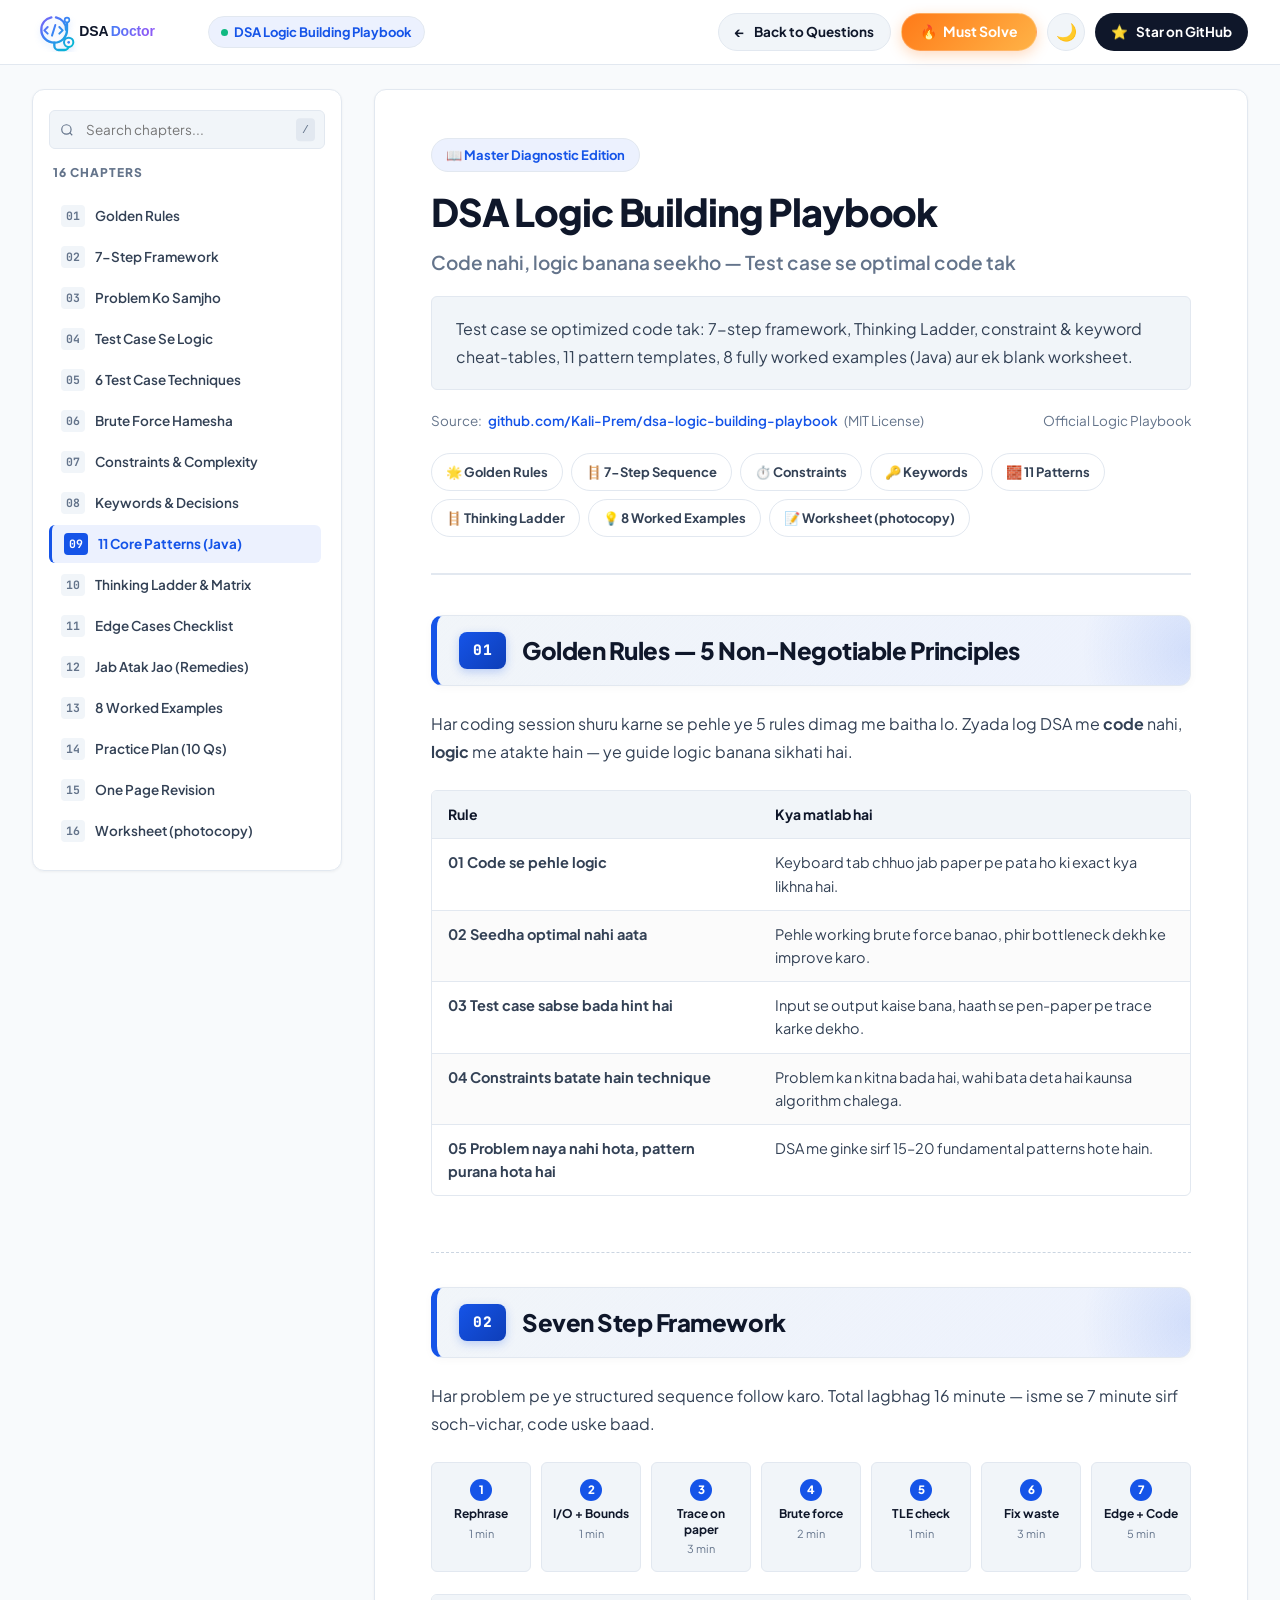
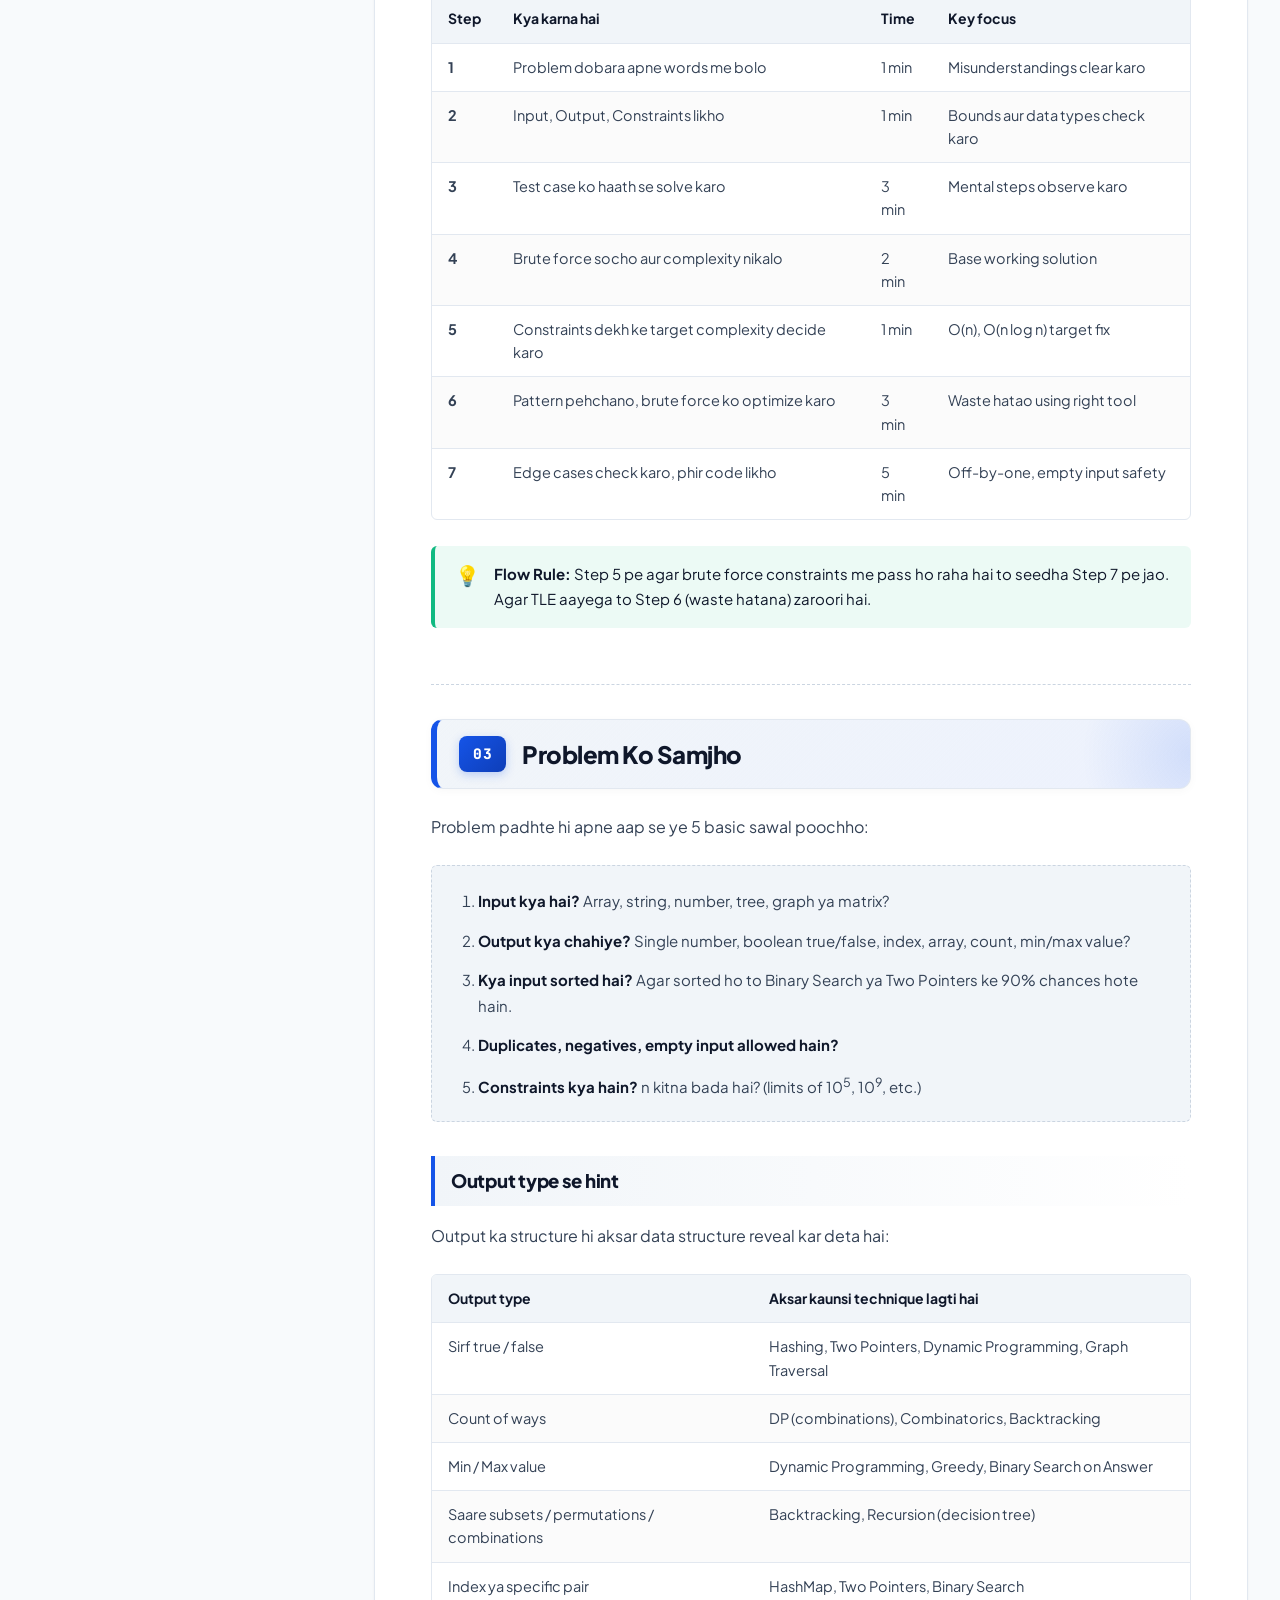
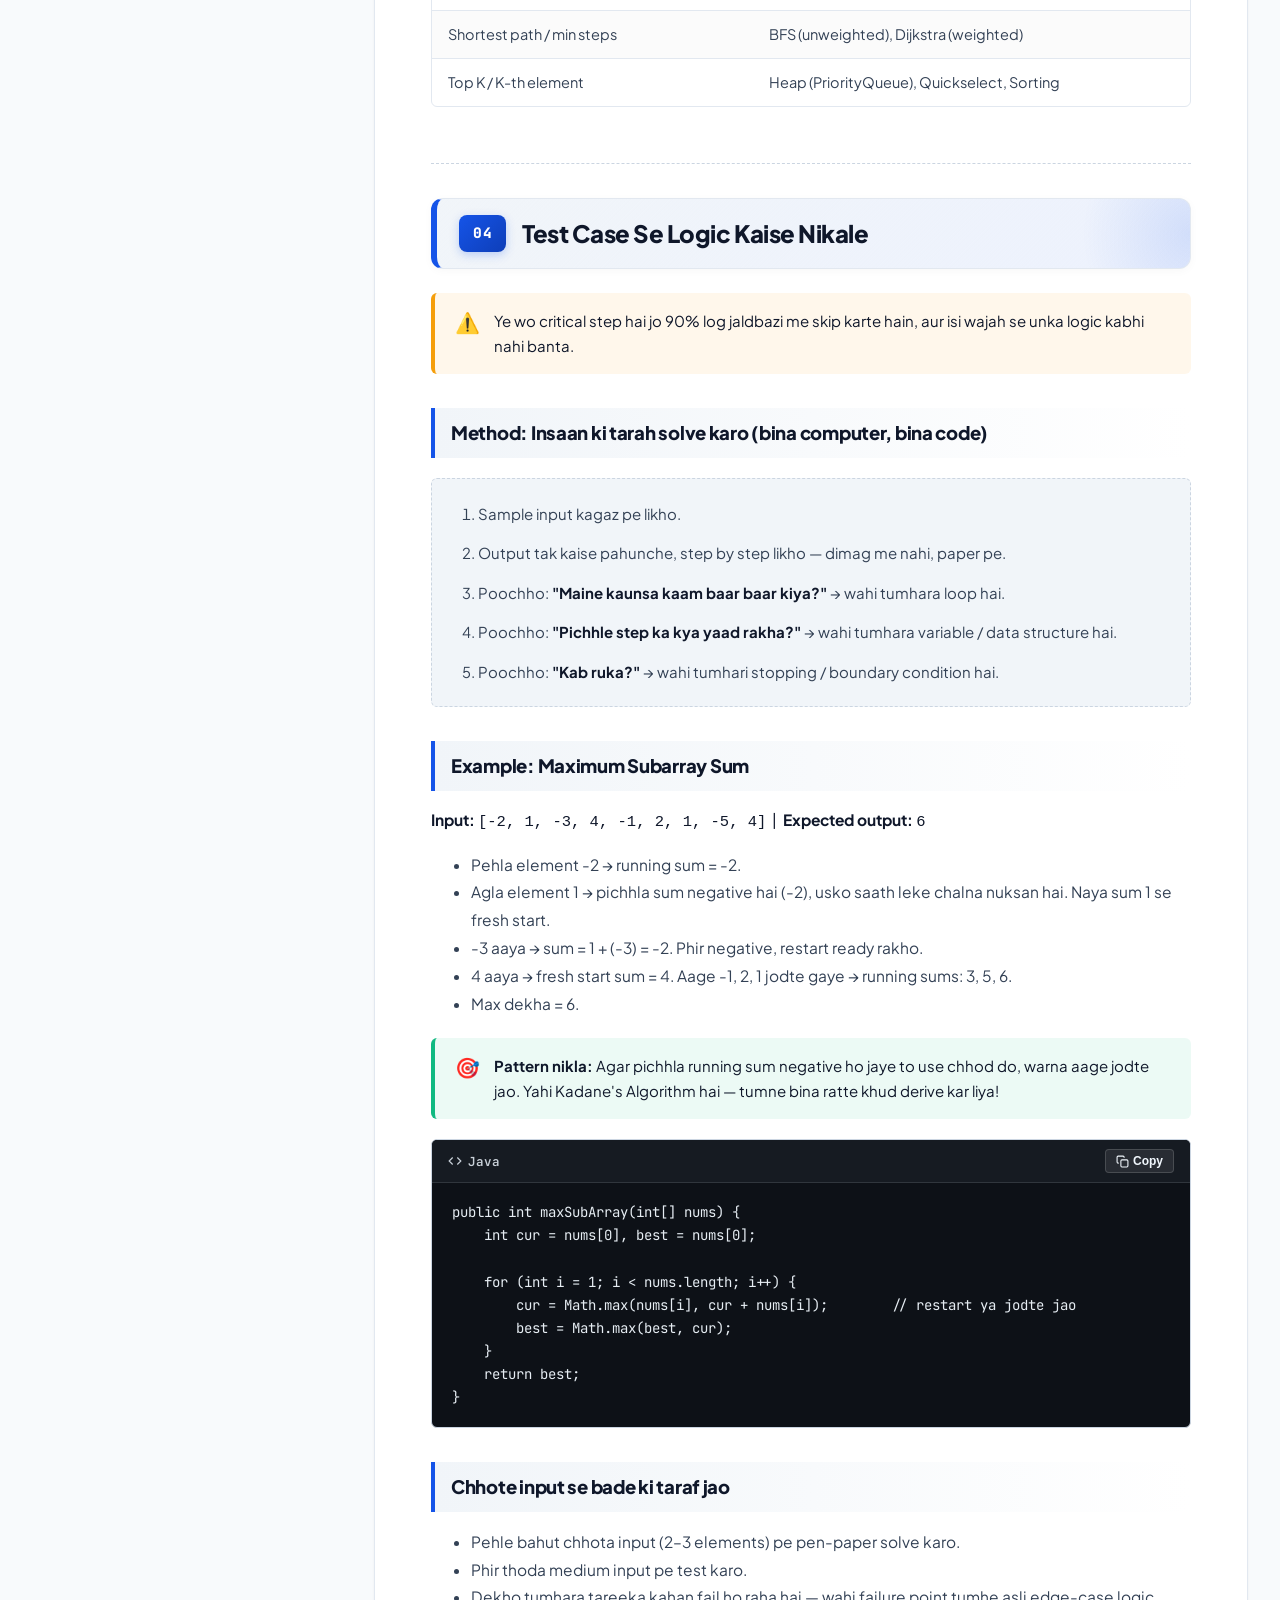
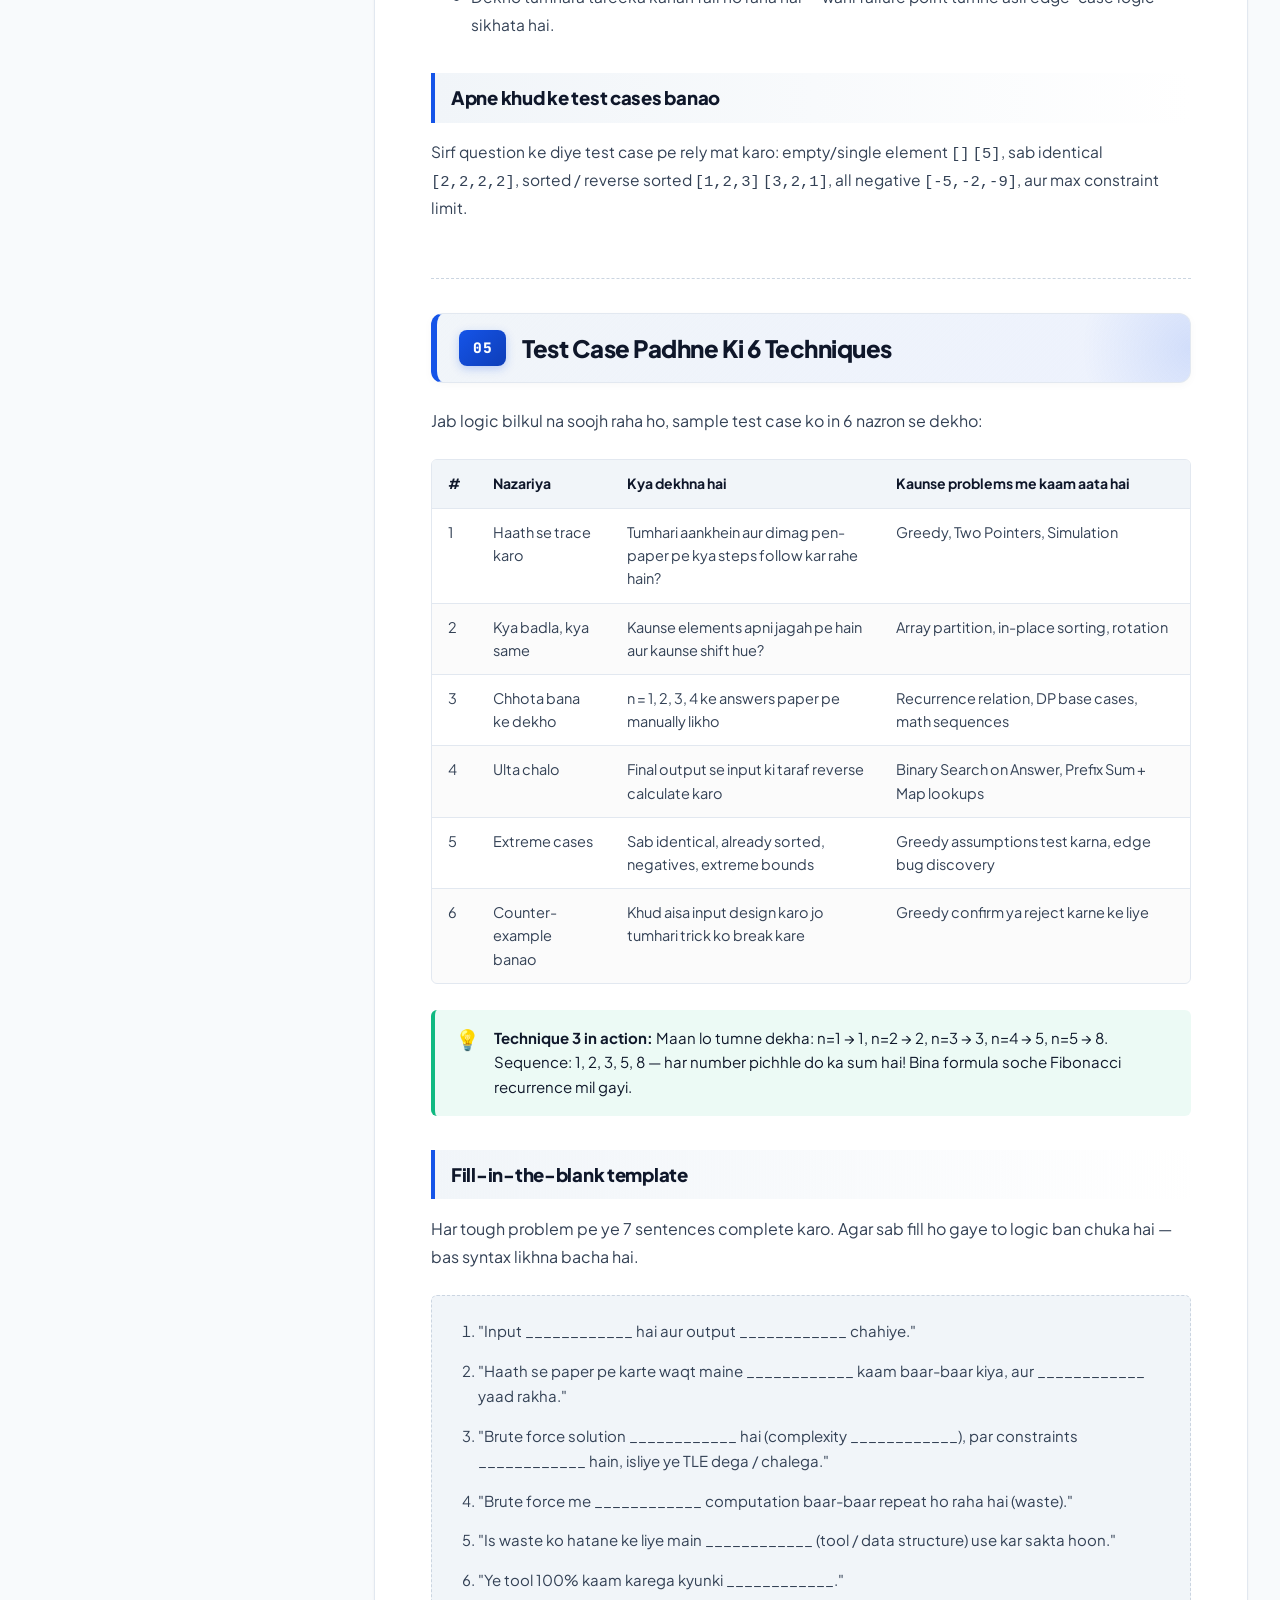
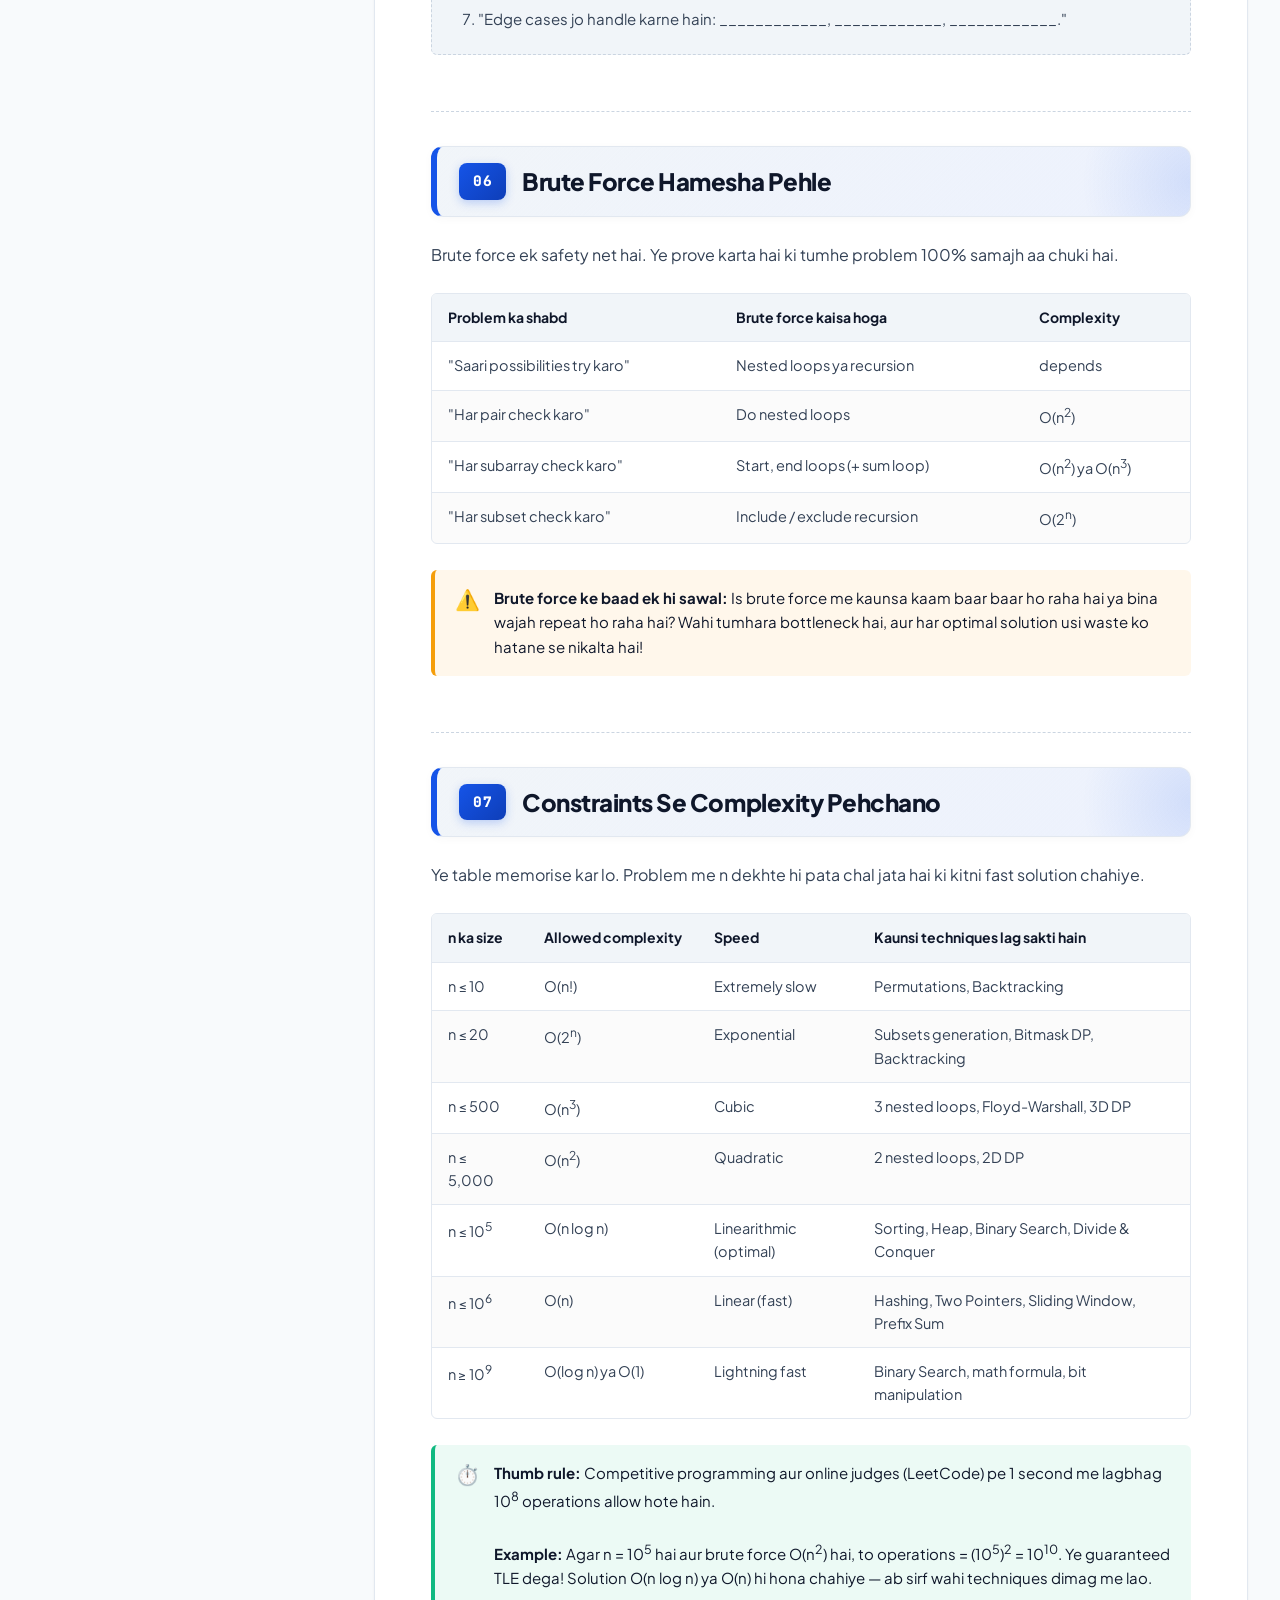
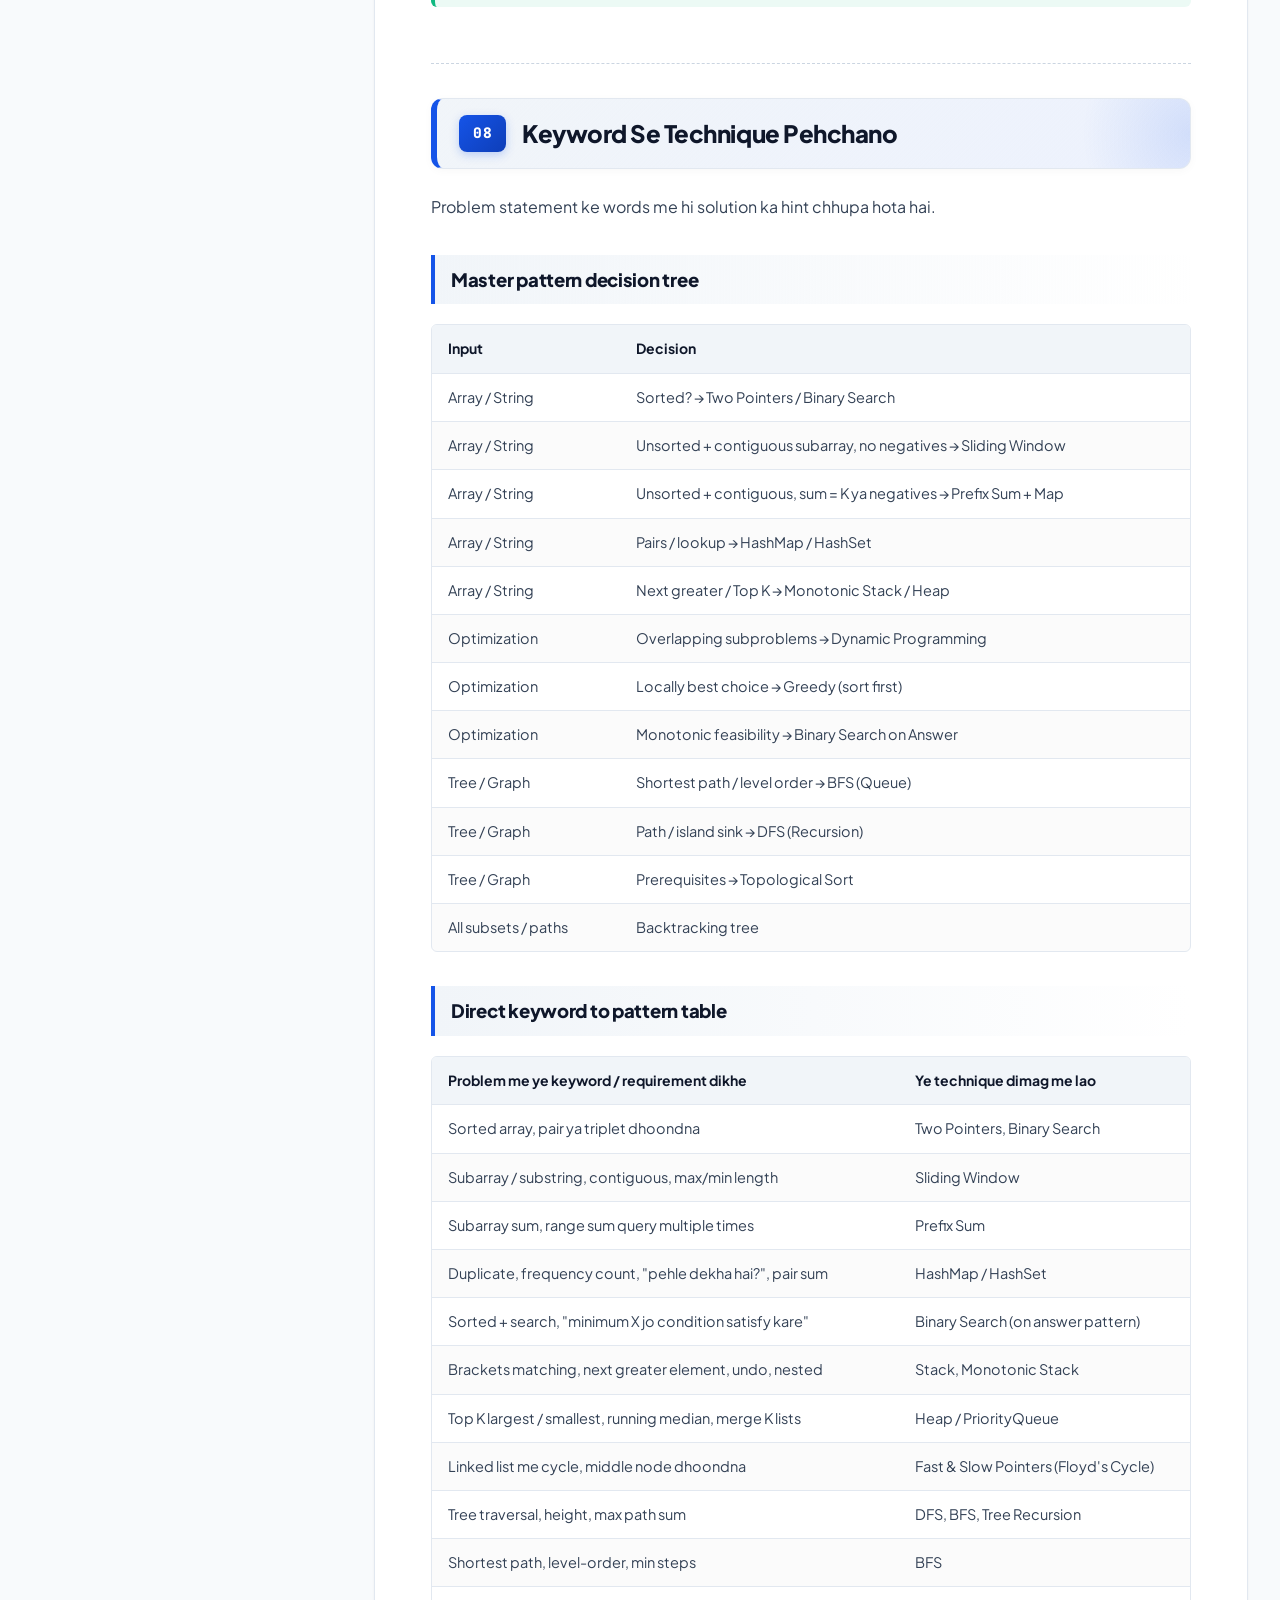
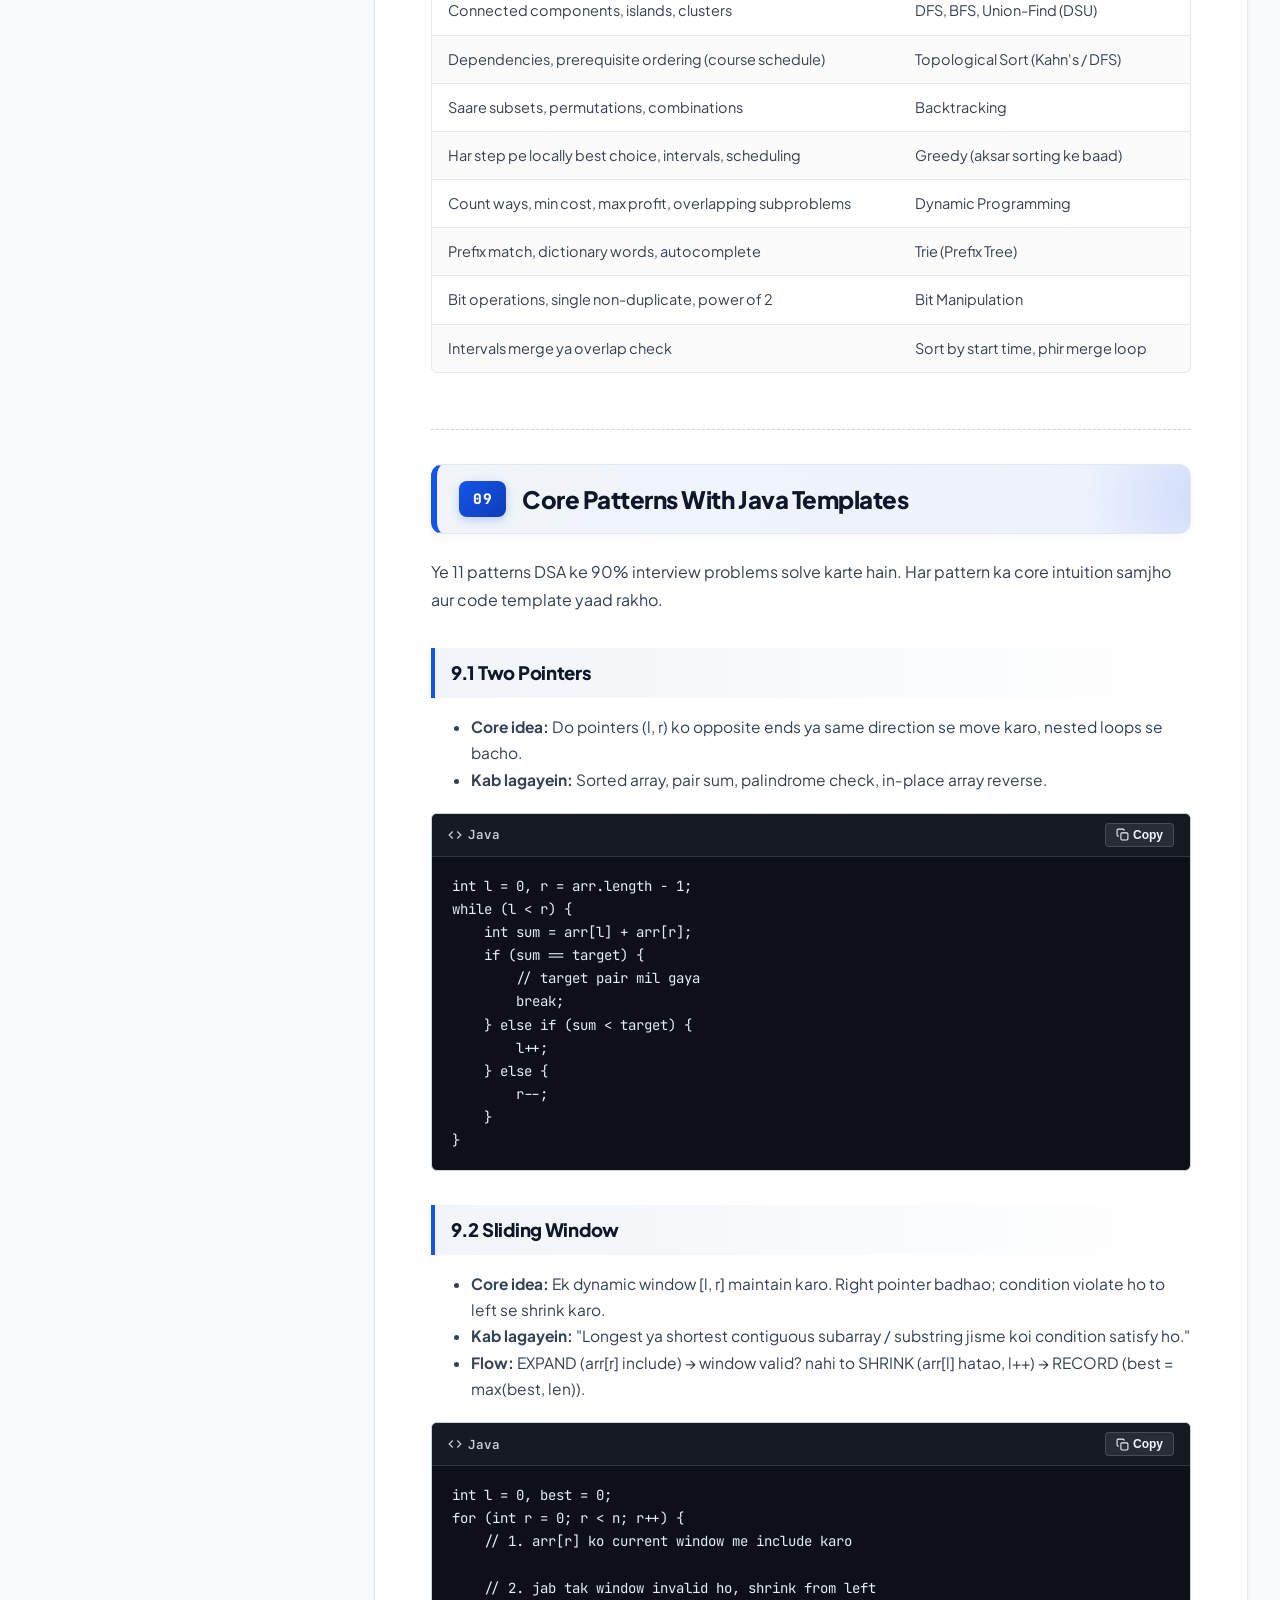
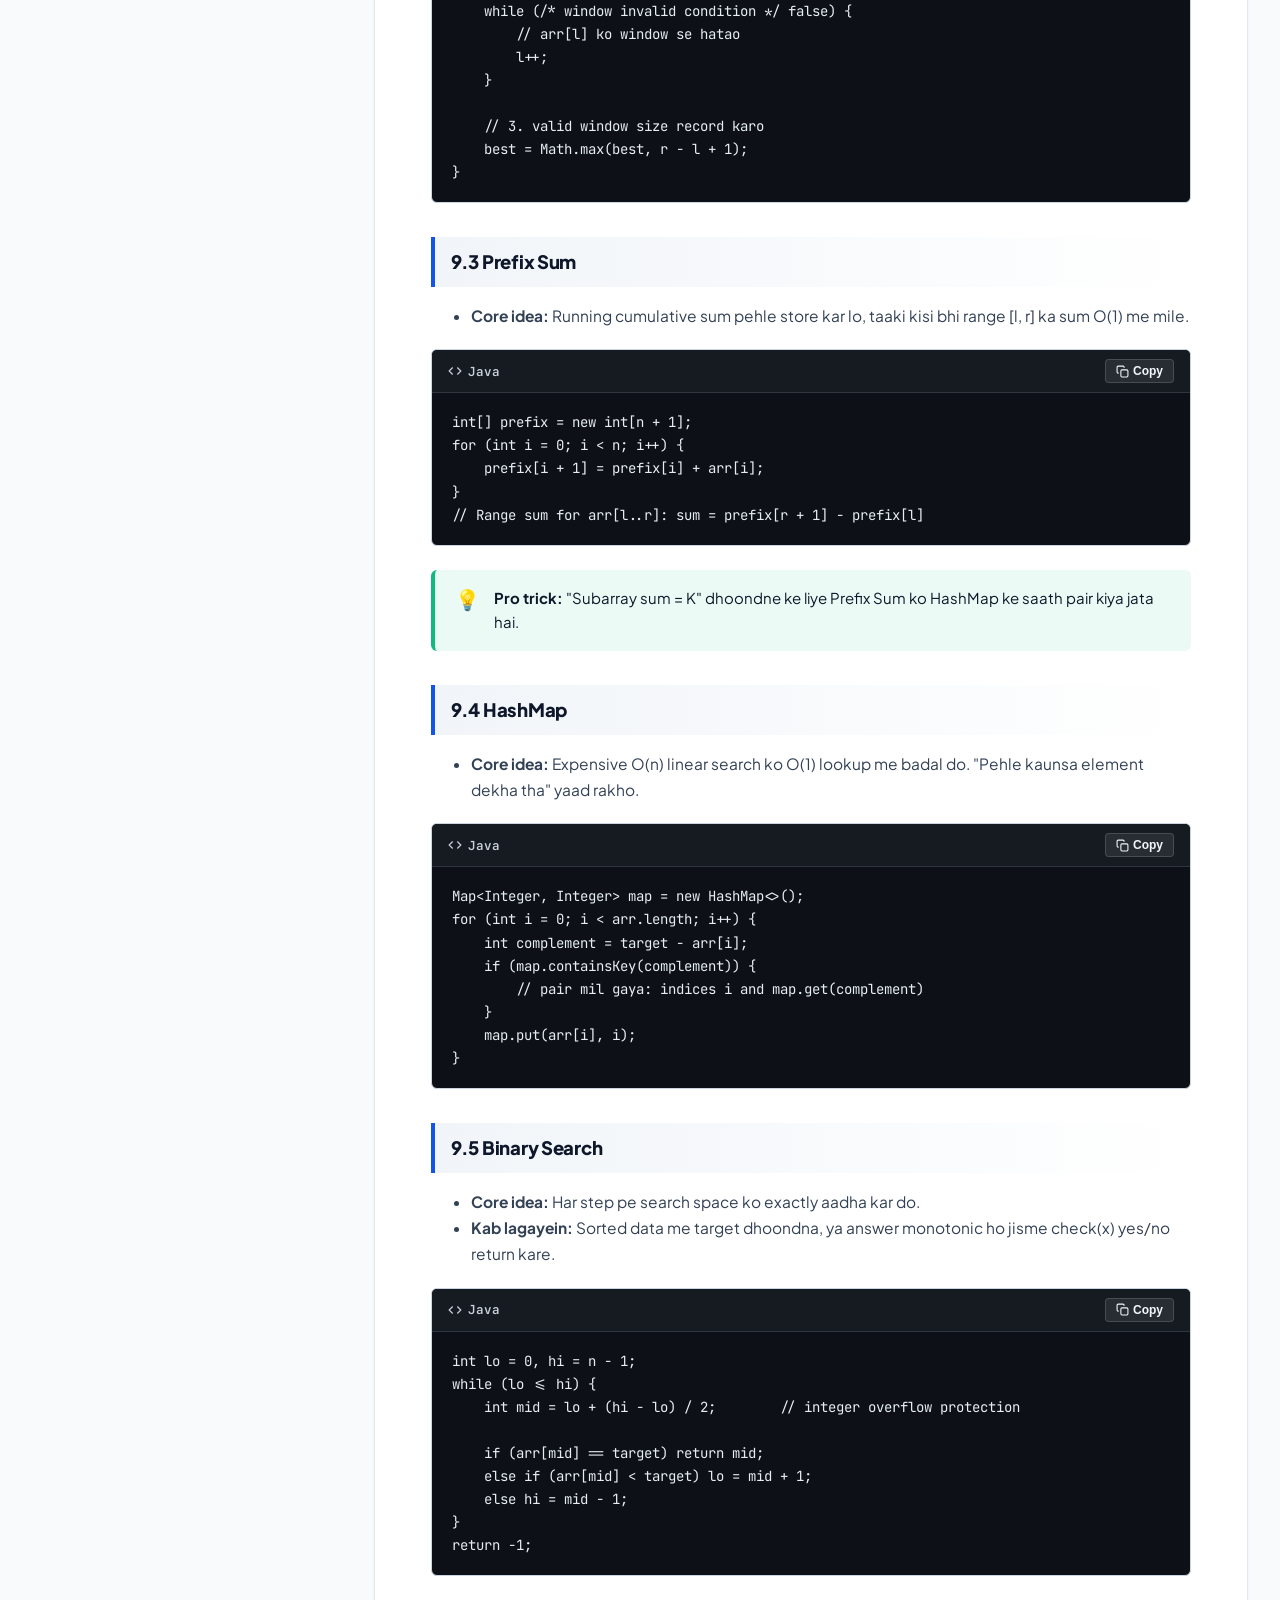
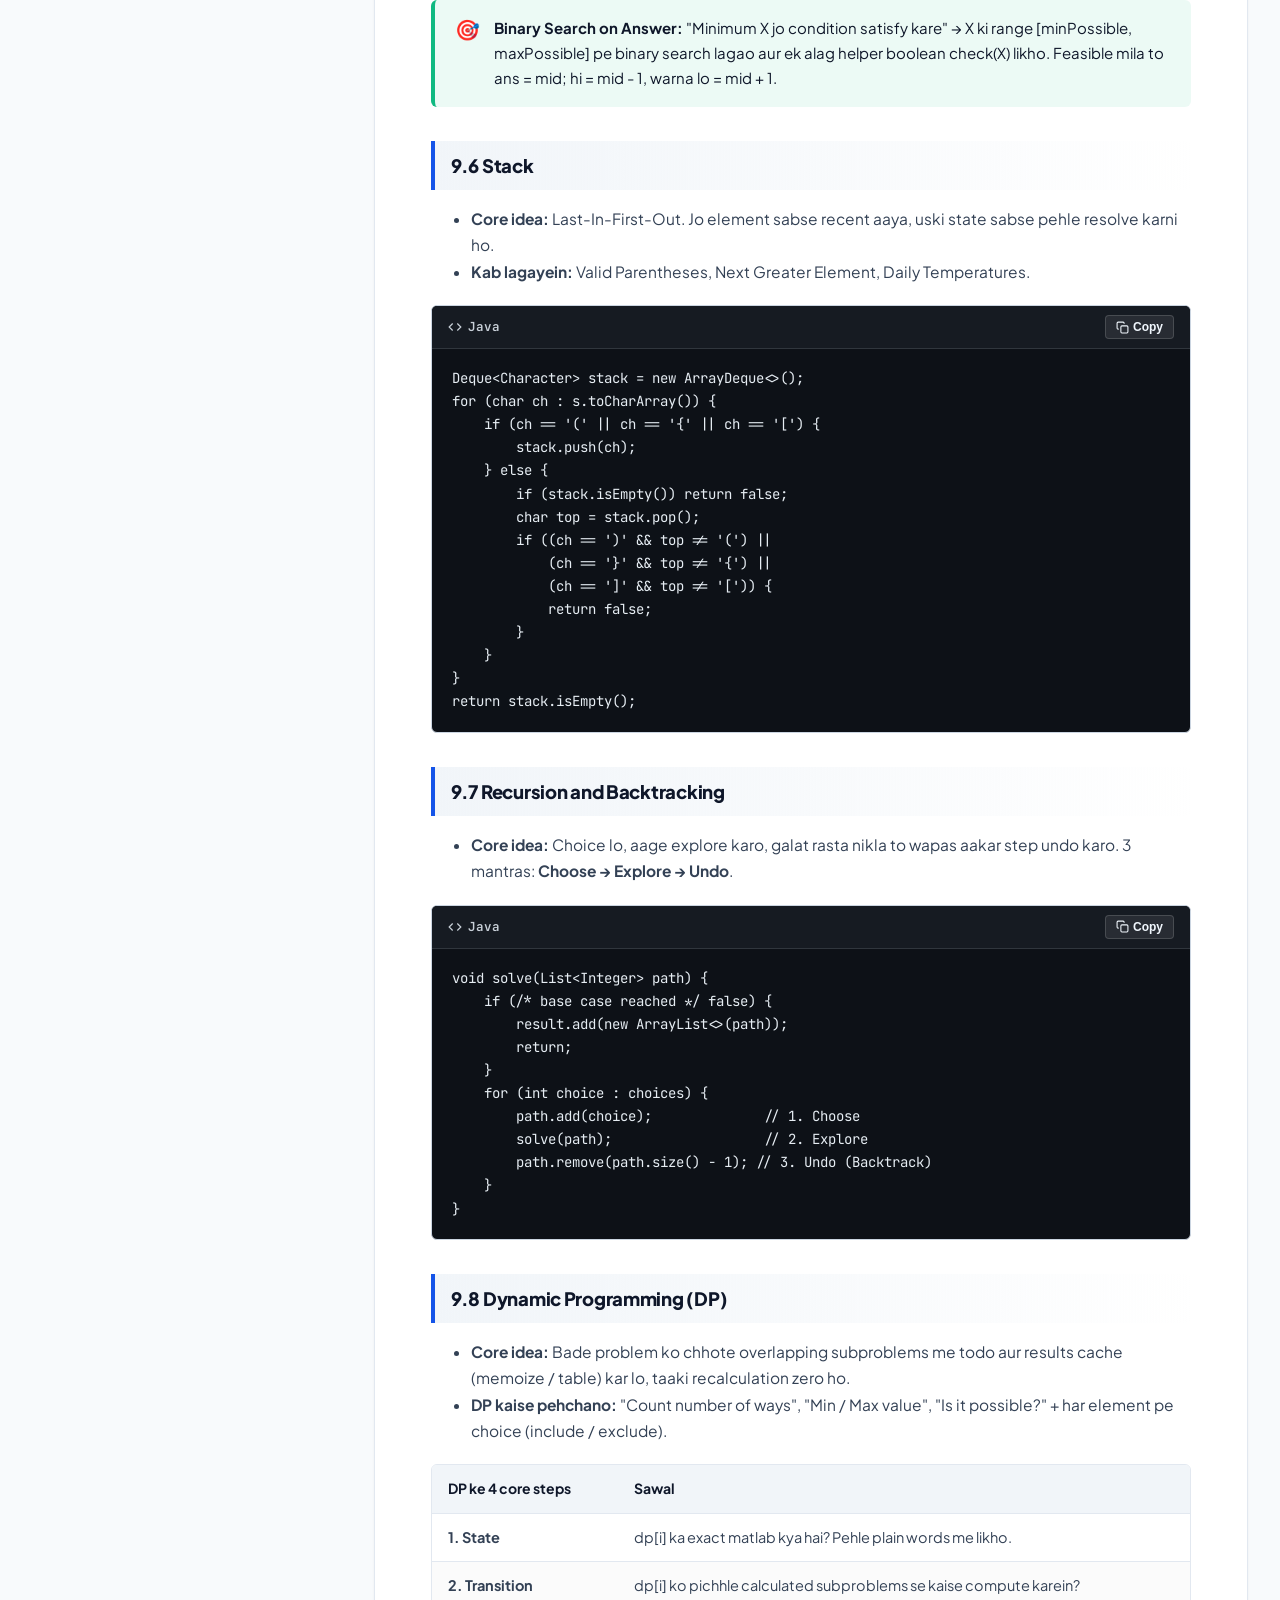
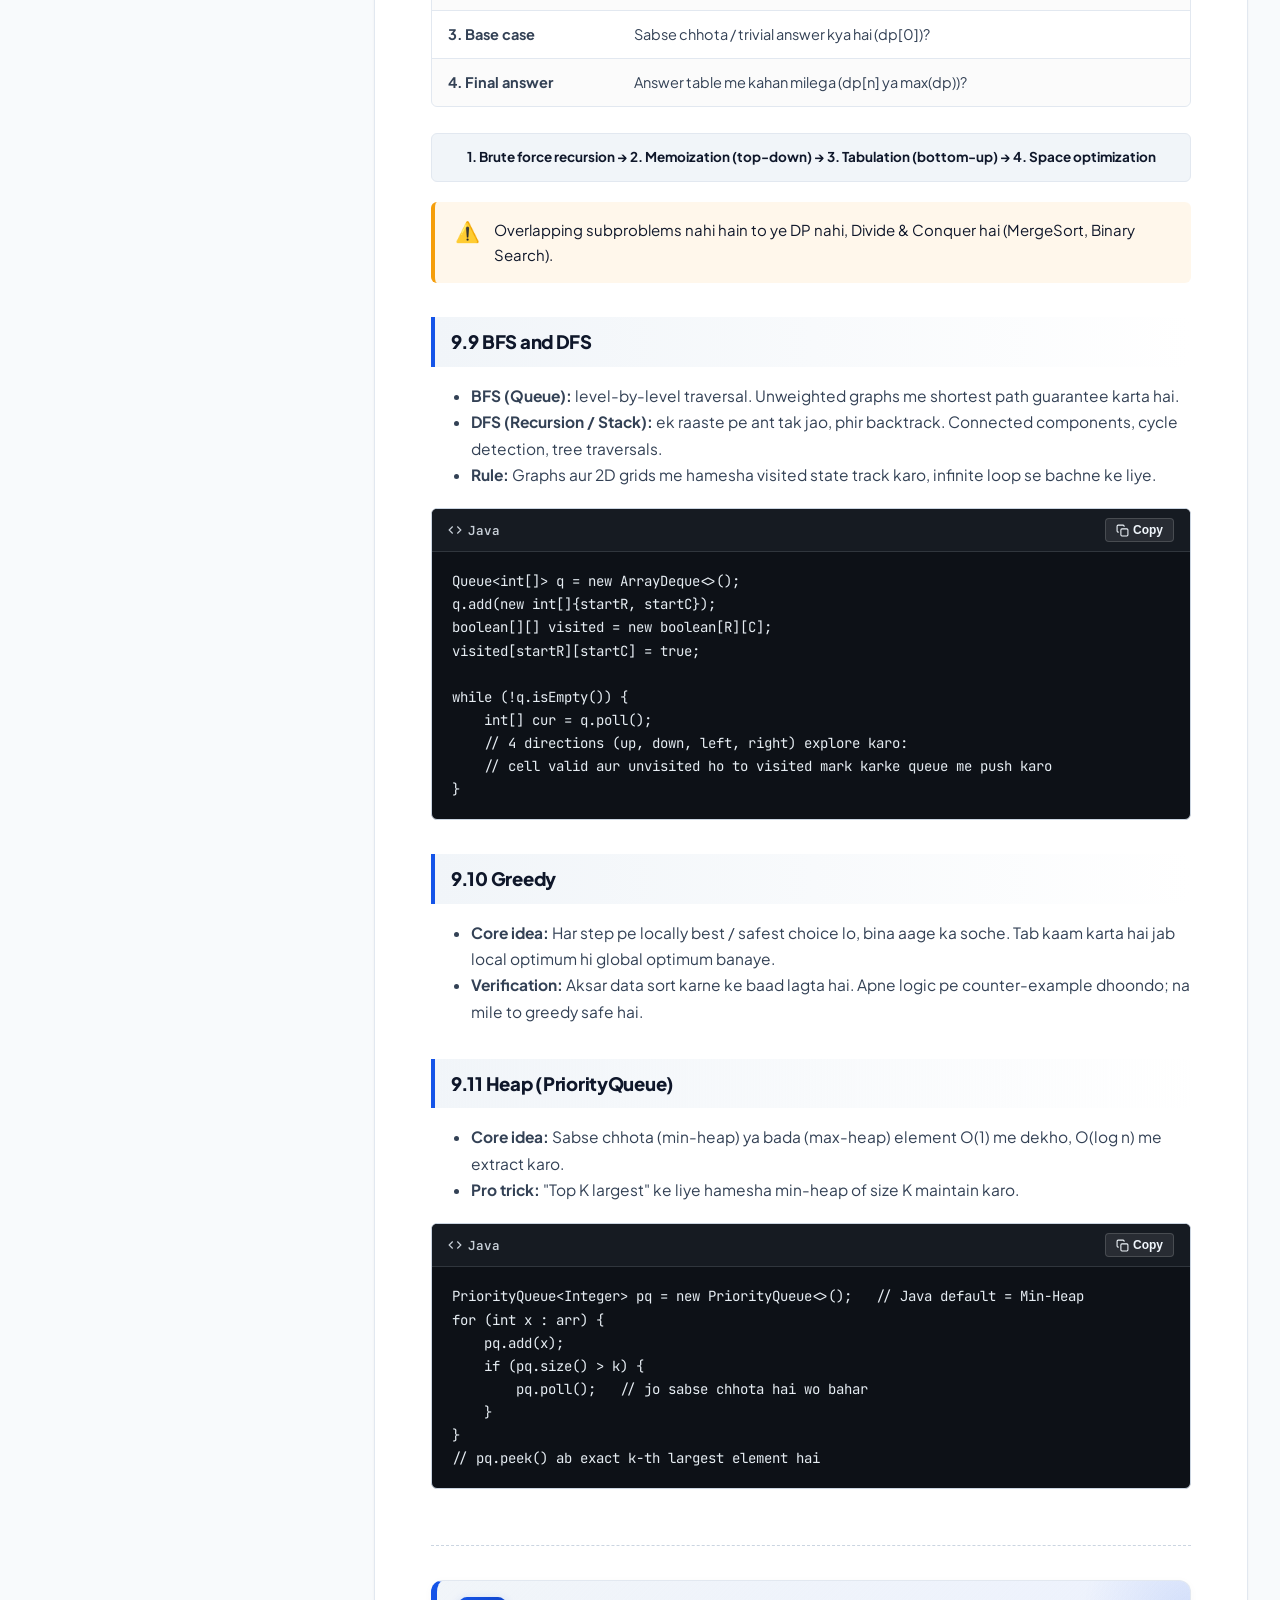
==== commit 27ac0e7e: "feat(ui): add modern gradient card background and left accent bar to all chapter headings and topic " ====
--- a/dsa-logic.html
+++ b/dsa-logic.html
@@ -585,8 +585,8 @@
       /* CHAPTER SECTIONS */
       .doc-chapter {
         margin-bottom: 56px;
-        padding-top: 36px;
-        border-top: 1px solid var(--line);
+        padding-top: 24px;
+        border-top: 1px dashed var(--line-strong);
         scroll-margin-top: 90px;
       }
 
@@ -597,45 +597,99 @@
 
       .chapter-header {
         display: flex;
-        align-items: baseline;
-        gap: 14px;
-        margin-bottom: 20px;
+        align-items: center;
+        gap: 16px;
+        margin: 10px 0 24px;
+        padding: 16px 22px;
+        background: linear-gradient(135deg, var(--surface-2) 0%, rgba(21, 84, 232, 0.08) 100%);
+        border: 1px solid var(--line);
+        border-left: 6px solid var(--blue);
+        border-radius: var(--radius);
+        box-shadow: 0 2px 10px rgba(0, 0, 0, 0.03);
+        position: relative;
+        overflow: hidden;
+        transition: transform 0.2s ease, box-shadow 0.2s ease;
+      }
+
+      .chapter-header:hover {
+        transform: translateX(3px);
+        box-shadow: var(--shadow-md);
+      }
+
+      .chapter-header::before {
+        content: "";
+        position: absolute;
+        top: 0;
+        right: 0;
+        bottom: 0;
+        width: 140px;
+        background: radial-gradient(circle at right center, var(--blue-glow) 0%, transparent 75%);
+        opacity: 0.5;
+        pointer-events: none;
+      }
+
+      body.dark-mode .chapter-header {
+        background: linear-gradient(135deg, var(--surface-2) 0%, rgba(59, 130, 246, 0.14) 100%);
+        border-color: rgba(59, 130, 246, 0.22);
+        box-shadow: 0 4px 18px rgba(0, 0, 0, 0.35);
       }
 
       .chapter-num {
         font-family: "JetBrains Mono", monospace;
-        font-size: 14px;
+        font-size: 14.5px;
         font-weight: 800;
-        padding: 4px 11px;
-        border-radius: 4px;
-        background: var(--blue-light);
-        color: var(--blue);
-        border: 1px solid var(--line);
+        padding: 6px 14px;
+        border-radius: 8px;
+        background: linear-gradient(135deg, var(--blue) 0%, #0e3eb8 100%);
+        color: #ffffff;
+        box-shadow: 0 3px 10px var(--blue-glow);
+        letter-spacing: 0.04em;
         flex-shrink: 0;
+        border: none;
+        display: inline-flex;
+        align-items: center;
+        justify-content: center;
+        position: relative;
+        z-index: 1;
+      }
+
+      body.dark-mode .chapter-num {
+        background: linear-gradient(135deg, #3b82f6 0%, #1d4ed8 100%);
+        box-shadow: 0 3px 12px rgba(59, 130, 246, 0.5);
       }
 
       .chapter-title {
-        font-size: 26px;
+        font-size: 24px;
         font-weight: 800;
         color: var(--ink);
         letter-spacing: -0.02em;
         margin: 0;
-        line-height: 1.3;
+        line-height: 1.35;
+        flex: 1;
+        position: relative;
+        z-index: 1;
       }
 
       .section-lead {
         font-size: 16px;
         line-height: 1.75;
         color: var(--ink-secondary);
-        margin: 0 0 20px;
+        margin: 0 0 24px;
       }
 
       .sub-heading {
         font-size: 18.5px;
-        font-weight: 700;
+        font-weight: 800;
         color: var(--ink);
-        margin: 30px 0 14px;
-        letter-spacing: -0.01em;
+        margin: 34px 0 16px;
+        letter-spacing: -0.015em;
+        display: flex;
+        align-items: center;
+        gap: 12px;
+        padding: 9px 16px;
+        background: linear-gradient(90deg, var(--surface-2) 0%, transparent 100%);
+        border-left: 4px solid var(--blue);
+        border-radius: 0 var(--radius-sm) var(--radius-sm) 0;
       }
 
       /* STEP SEQUENCE BAR (Section 2) */
@@ -1398,7 +1452,7 @@
       @media print {
         @page {
           size: A4 portrait;
-          margin: 7mm 9mm;
+          margin: 6mm 8mm;
         }
 
         *, *:before, *:after {
@@ -1410,8 +1464,8 @@
           padding: 0 !important;
           background: #ffffff !important;
           color: #000000 !important;
-          font-size: 8.2pt !important;
-          line-height: 1.28 !important;
+          font-size: 8.5pt !important;
+          line-height: 1.3 !important;
           -webkit-print-color-adjust: exact !important;
           print-color-adjust: exact !important;
           height: auto !important;
@@ -1457,11 +1511,11 @@
           page-break-after: avoid !important;
         }
 
-        /* SINGLE A4 COMPACT WORKSHEET CONTAINER */
+        /* FULL A4 WORKSHEET CONTAINER */
         .worksheet-card {
           border: 1.5px solid #000000 !important;
           background: #ffffff !important;
-          padding: 8px 12px !important;
+          padding: 12px 16px !important;
           margin: 0 !important;
           border-radius: 4px !important;
           box-shadow: none !important;
@@ -1476,19 +1530,19 @@
           align-items: center !important;
           justify-content: space-between !important;
           border-bottom: 2px solid #000000 !important;
-          padding-bottom: 5px !important;
-          margin-bottom: 6px !important;
+          padding-bottom: 6px !important;
+          margin-bottom: 8px !important;
         }
 
         .ws-brand-info {
           display: flex !important;
           align-items: baseline !important;
-          gap: 8px !important;
+          gap: 10px !important;
         }
 
         .ws-brand-logo {
           font-family: "Plus Jakarta Sans", system-ui, sans-serif !important;
-          font-size: 14pt !important;
+          font-size: 15pt !important;
           font-weight: 900 !important;
           letter-spacing: 0.08em !important;
           color: #000000 !important;
@@ -1496,7 +1550,7 @@
         }
 
         .ws-brand-desc {
-          font-size: 8.2pt !important;
+          font-size: 8.8pt !important;
           font-weight: 600 !important;
           color: #333333 !important;
           line-height: 1 !important;
@@ -1504,12 +1558,12 @@
 
         .ws-brand-link {
           font-family: "JetBrains Mono", monospace !important;
-          font-size: 8.2pt !important;
+          font-size: 8.8pt !important;
           font-weight: 700 !important;
           color: #000000 !important;
           border: 1px solid #000000 !important;
           background: transparent !important;
-          padding: 2px 7px !important;
+          padding: 2px 8px !important;
           border-radius: 3px !important;
           line-height: 1 !important;
         }
@@ -1518,9 +1572,9 @@
         .worksheet-header {
           display: grid !important;
           grid-template-columns: 2.2fr 1fr 1fr !important;
-          gap: 12px !important;
-          margin-bottom: 6px !important;
-          padding-bottom: 4px !important;
+          gap: 14px !important;
+          margin-bottom: 8px !important;
+          padding-bottom: 6px !important;
           border-bottom: 1px solid #bbbbbb !important;
         }
 
@@ -1531,7 +1585,7 @@
         }
 
         .ws-label {
-          font-size: 7.2pt !important;
+          font-size: 7.8pt !important;
           font-weight: 800 !important;
           text-transform: uppercase !important;
           letter-spacing: 0.04em !important;
@@ -1540,41 +1594,42 @@
 
         .ws-line {
           border-bottom: 1px dotted #555555 !important;
-          min-height: 16px !important;
+          min-height: 22px !important;
         }
 
         /* SECTION TITLES */
         .ws-section-title {
-          font-size: 8.2pt !important;
+          font-size: 8.8pt !important;
           font-weight: 800 !important;
           text-transform: uppercase !important;
           letter-spacing: 0.03em !important;
-          margin: 5px 0 2px !important;
+          margin: 8px 0 3px !important;
           color: #000000 !important;
           border-bottom: 1px solid #eeeeee !important;
-          padding-bottom: 1px !important;
+          padding-bottom: 2px !important;
         }
 
         .ws-row-text {
-          font-size: 7.8pt !important;
-          line-height: 1.3 !important;
-          margin: 2px 0 !important;
+          font-size: 8.2pt !important;
+          line-height: 1.4 !important;
+          margin: 3px 0 !important;
           color: #111111 !important;
         }
 
         .ws-checkboxes {
-          font-size: 7.6pt !important;
+          font-size: 8pt !important;
           color: #222222 !important;
         }
 
-        /* GRID WRITE-IN BOXES */
+        /* EXPANDED GRID WRITE-IN BOXES (Step 3 & Step 7) */
         .ws-grid-box {
           border: 1px dashed #777777 !important;
           background: #fafafa !important;
-          min-height: 48px !important;
-          margin: 3px 0 4px !important;
-          padding: 5px 8px !important;
-          font-size: 7.2pt !important;
+          min-height: 170px !important;
+          height: 170px !important;
+          margin: 4px 0 6px !important;
+          padding: 8px 10px !important;
+          font-size: 7.6pt !important;
           color: #666666 !important;
           border-radius: 3px !important;
         }
@@ -1583,28 +1638,28 @@
         .ws-template-box {
           border: 1px solid #cccccc !important;
           background: #fbfbfb !important;
-          margin: 3px 0 4px !important;
-          padding: 4px 8px !important;
+          margin: 4px 0 6px !important;
+          padding: 8px 12px !important;
           border-radius: 3px !important;
         }
 
         .ws-sentences {
           margin: 0 !important;
-          padding-left: 18px !important;
+          padding-left: 20px !important;
         }
 
         .ws-sentences li {
-          font-size: 7.5pt !important;
-          line-height: 1.25 !important;
-          margin-bottom: 2px !important;
+          font-size: 8.2pt !important;
+          line-height: 1.65 !important;
+          margin-bottom: 6px !important;
           color: #111111 !important;
         }
 
         /* REFLECTION BLOCK */
         .ws-reflection {
-          font-size: 7.6pt !important;
-          line-height: 1.32 !important;
-          margin: 2px 0 0 !important;
+          font-size: 8.2pt !important;
+          line-height: 2.25 !important;
+          margin: 4px 0 0 !important;
           color: #111111 !important;
         }
       }
@@ -2562,7 +2617,7 @@
 </tbody>
   </table>
 </div>
-      <h3 class="sub-heading" style="font-size: 20px; border-top: 1px dashed var(--line); padding-top: 24px; margin-top: 36px;">13.1 Product of Array Except Self</h3>
+      <h3 class="sub-heading">13.1 Product of Array Except Self</h3>
       <div style="font-size: 13px; color: var(--muted); margin-bottom: 12px;">
         <strong>Tags:</strong> Arrays, Prefix/Suffix Product &nbsp;|&nbsp; <strong>Target:</strong> O(n) time, O(1) extra space
       </div>
@@ -2620,7 +2675,7 @@
   <div class="callout-icon">💡</div>
   <div class="callout-content"><strong>Key lesson:</strong> Jab bhi "baaki sab elements" ya "current ko chhodke" pucha jaye, problem ko hamesha Left aur Right do hisson me split kar lo.</div>
 </div>
-      <h3 class="sub-heading" style="font-size: 20px; border-top: 1px dashed var(--line); padding-top: 24px; margin-top: 36px;">13.2 Subarray Sum Equals K</h3>
+      <h3 class="sub-heading">13.2 Subarray Sum Equals K</h3>
       <div style="font-size: 13px; color: var(--muted); margin-bottom: 12px;">
         <strong>Tags:</strong> Arrays, Prefix Sum, HashMap &nbsp;|&nbsp; <strong>Target:</strong> O(n) time, O(n) space
       </div>
@@ -2671,7 +2726,7 @@
   <div class="callout-icon">💡</div>
   <div class="callout-content"><strong>Key lesson:</strong> Negative numbers allowed hon to standard Sliding Window fail ho jati hai (monotonicity tootne se). Tab hamesha Prefix Sum + HashMap lagao. Dry run me seen = {0:1} se shuru hota hai.</div>
 </div>
-      <h3 class="sub-heading" style="font-size: 20px; border-top: 1px dashed var(--line); padding-top: 24px; margin-top: 36px;">13.3 Container With Most Water</h3>
+      <h3 class="sub-heading">13.3 Container With Most Water</h3>
       <div style="font-size: 13px; color: var(--muted); margin-bottom: 12px;">
         <strong>Tags:</strong> Two Pointers, Greedy Choice &nbsp;|&nbsp; <strong>Target:</strong> O(n) time, O(1) space
       </div>
@@ -2726,7 +2781,7 @@
   <div class="callout-icon">💡</div>
   <div class="callout-content"><strong>Key lesson:</strong> Two Pointers ka core intuition ye prove karna hai: "kaunsa pointer move karne se hum koi bhi possible optimal answer miss nahi kar rahe." Maximum area = 49.</div>
 </div>
-      <h3 class="sub-heading" style="font-size: 20px; border-top: 1px dashed var(--line); padding-top: 24px; margin-top: 36px;">13.4 Merge Intervals</h3>
+      <h3 class="sub-heading">13.4 Merge Intervals</h3>
       <div style="font-size: 13px; color: var(--muted); margin-bottom: 12px;">
         <strong>Tags:</strong> Intervals, Sorting, Greedy &nbsp;|&nbsp; <strong>Target:</strong> O(n log n) time, O(n) space
       </div>
@@ -2774,7 +2829,7 @@
   <div class="callout-icon">💡</div>
   <div class="callout-content"><strong>Key lesson:</strong> Intervals ke 95% problems hamesha "Sort by start time" se shuru hote hain.</div>
 </div>
-      <h3 class="sub-heading" style="font-size: 20px; border-top: 1px dashed var(--line); padding-top: 24px; margin-top: 36px;">13.5 Koko Eating Bananas</h3>
+      <h3 class="sub-heading">13.5 Koko Eating Bananas</h3>
       <div style="font-size: 13px; color: var(--muted); margin-bottom: 12px;">
         <strong>Tags:</strong> Binary Search on Answer, Monotonicity &nbsp;|&nbsp; <strong>Target:</strong> O(n log(max(piles)))
       </div>
@@ -2836,7 +2891,7 @@
   <div class="callout-icon">💡</div>
   <div class="callout-content"><strong>Key lesson:</strong> "Minimum X jo condition satisfy kare" ho to 3 cheezein likho: (1) possible answer ki range [min, max], (2) boolean isValid(X) function, (3) monotonic direction (X valid hai to X+1 bhi valid).</div>
 </div>
-      <h3 class="sub-heading" style="font-size: 20px; border-top: 1px dashed var(--line); padding-top: 24px; margin-top: 36px;">13.6 Coin Change (DP kaise banta hai)</h3>
+      <h3 class="sub-heading">13.6 Coin Change (DP kaise banta hai)</h3>
       <div style="font-size: 13px; color: var(--muted); margin-bottom: 12px;">
         <strong>Tags:</strong> Dynamic Programming, Bottom-up &nbsp;|&nbsp; <strong>Target:</strong> O(amount &times; coins.length)
       </div>
@@ -2888,7 +2943,7 @@
   <div class="callout-icon">💡</div>
   <div class="callout-content"><strong>Key lesson:</strong> DP hamesha recursion se shuru hota hai. Pehle brute recursive equation likho, overlapping branches pehchano, phir table bana kar store karo.</div>
 </div>
-      <h3 class="sub-heading" style="font-size: 20px; border-top: 1px dashed var(--line); padding-top: 24px; margin-top: 36px;">13.7 Number of Islands (Grid + DFS)</h3>
+      <h3 class="sub-heading">13.7 Number of Islands (Grid + DFS)</h3>
       <div style="font-size: 13px; color: var(--muted); margin-bottom: 12px;">
         <strong>Tags:</strong> 2D Grid, Graphs, DFS &nbsp;|&nbsp; <strong>Target:</strong> O(R &times; C) time, O(R &times; C) space
       </div>
@@ -2940,7 +2995,7 @@
   <div class="callout-icon">💡</div>
   <div class="callout-content"><strong>Key lesson:</strong> Grid problems me boundary condition (<code>r &lt; 0 || c &lt; 0 || r &ge; R || c &ge; C</code>) hamesha recursive function ki sabse pehli line me likho.</div>
 </div>
-      <h3 class="sub-heading" style="font-size: 20px; border-top: 1px dashed var(--line); padding-top: 24px; margin-top: 36px;">13.8 Subsets (Backtracking)</h3>
+      <h3 class="sub-heading">13.8 Subsets (Backtracking)</h3>
       <div style="font-size: 13px; color: var(--muted); margin-bottom: 12px;">
         <strong>Tags:</strong> Backtracking, Recursion, Combinatorics &nbsp;|&nbsp; <strong>Target:</strong> O(n &times; 2<sup>n</sup>)
       </div>
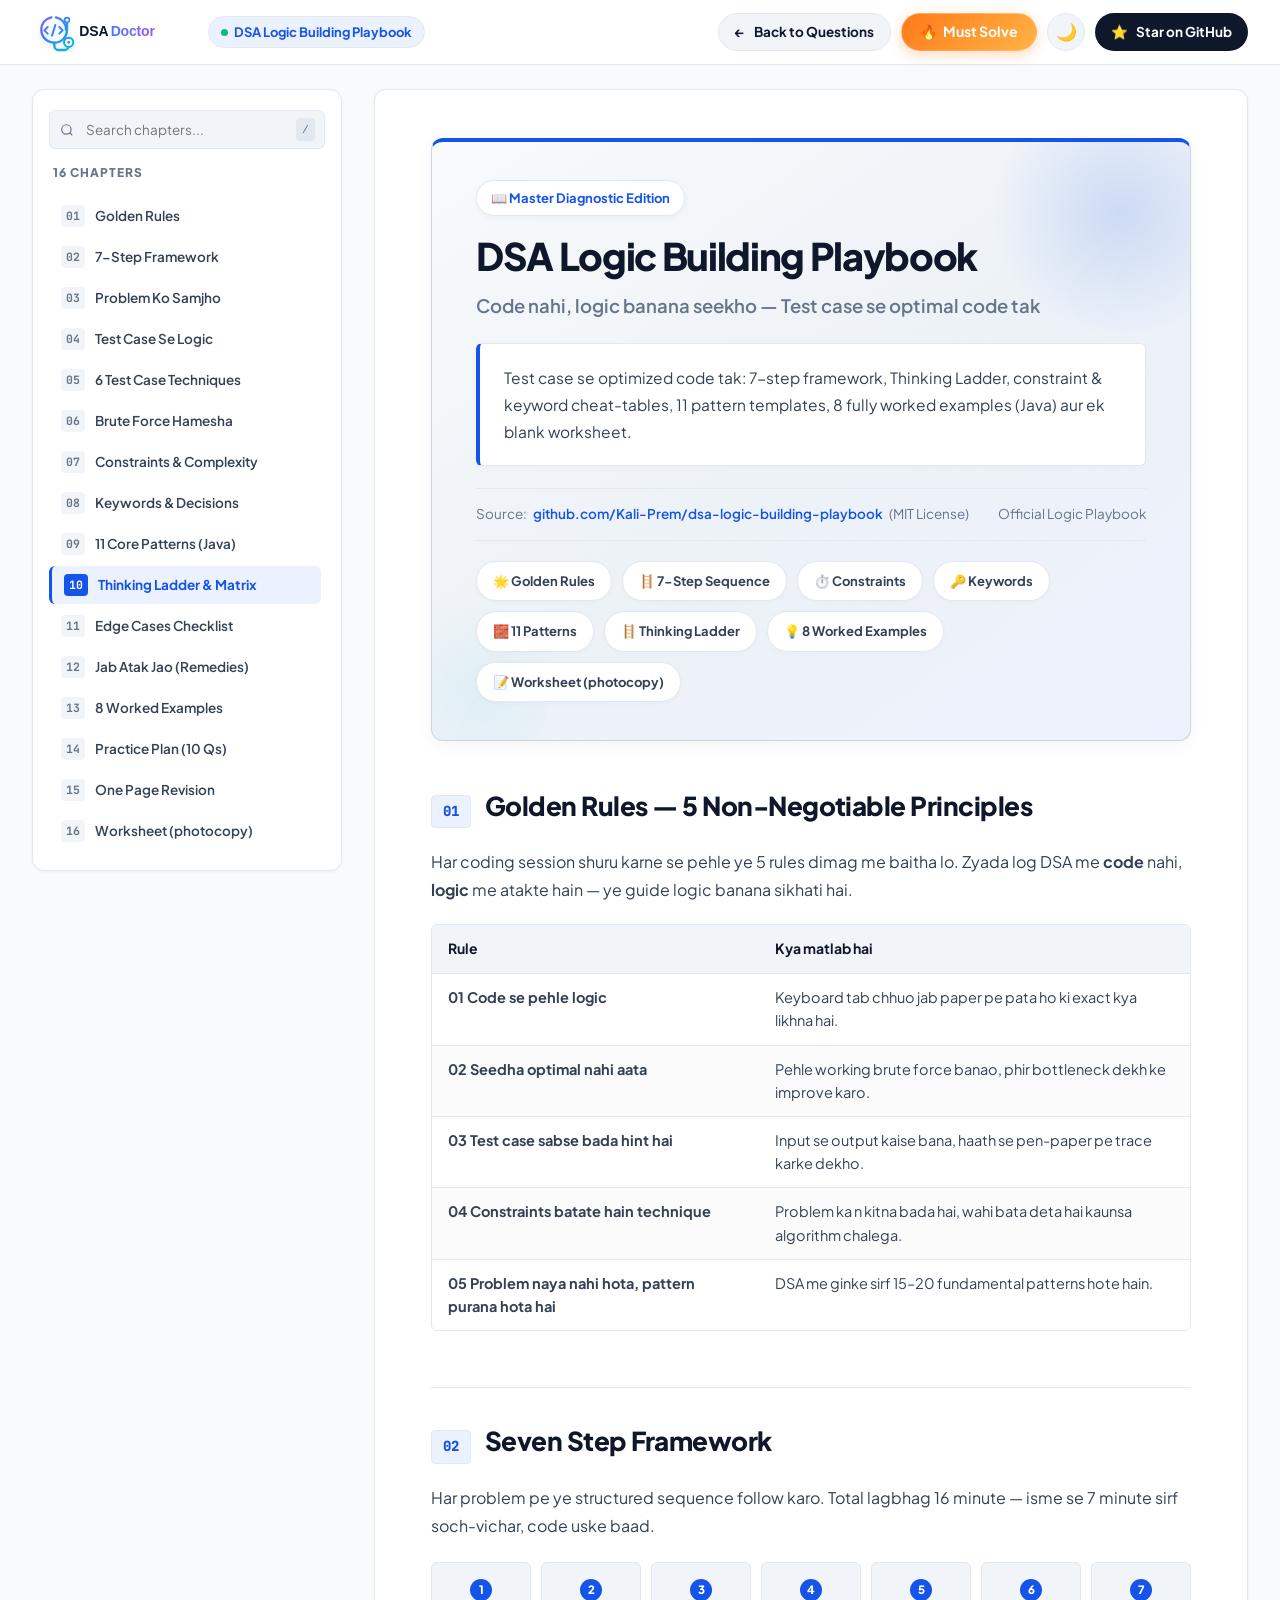
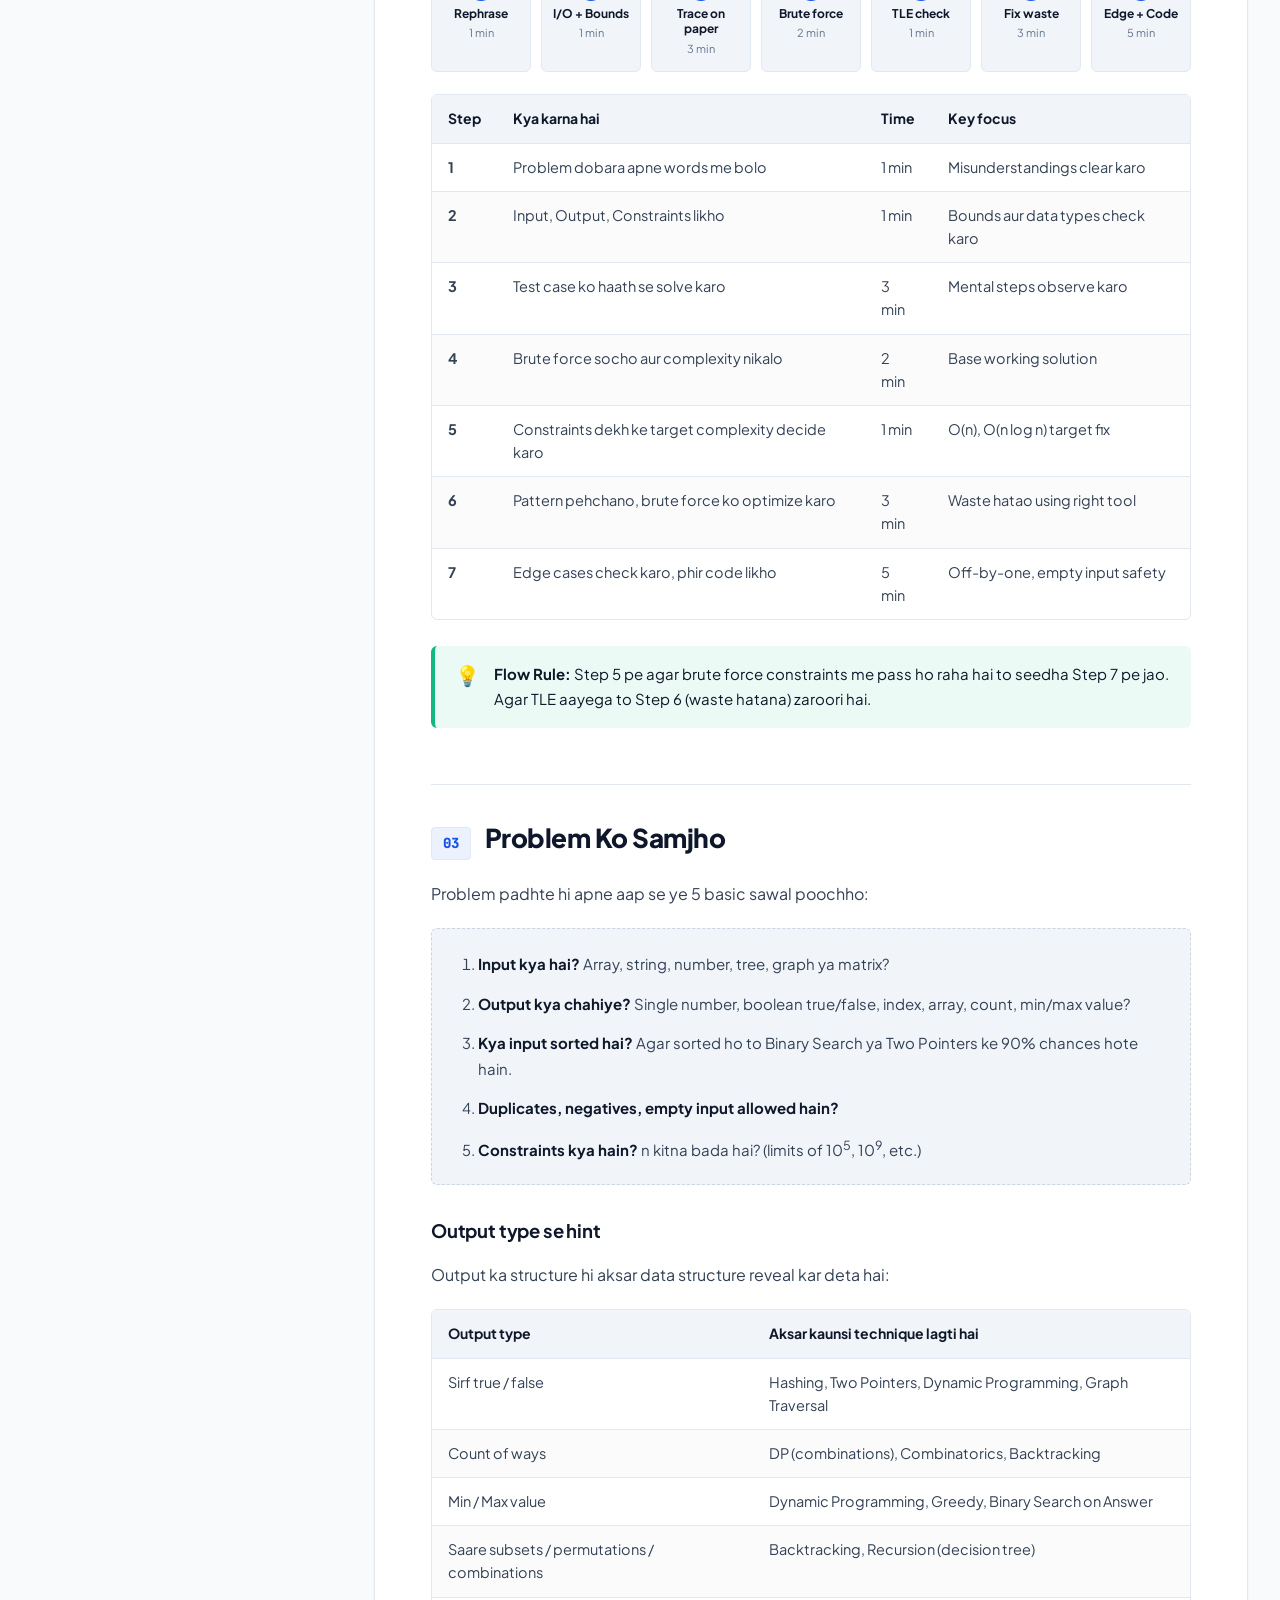
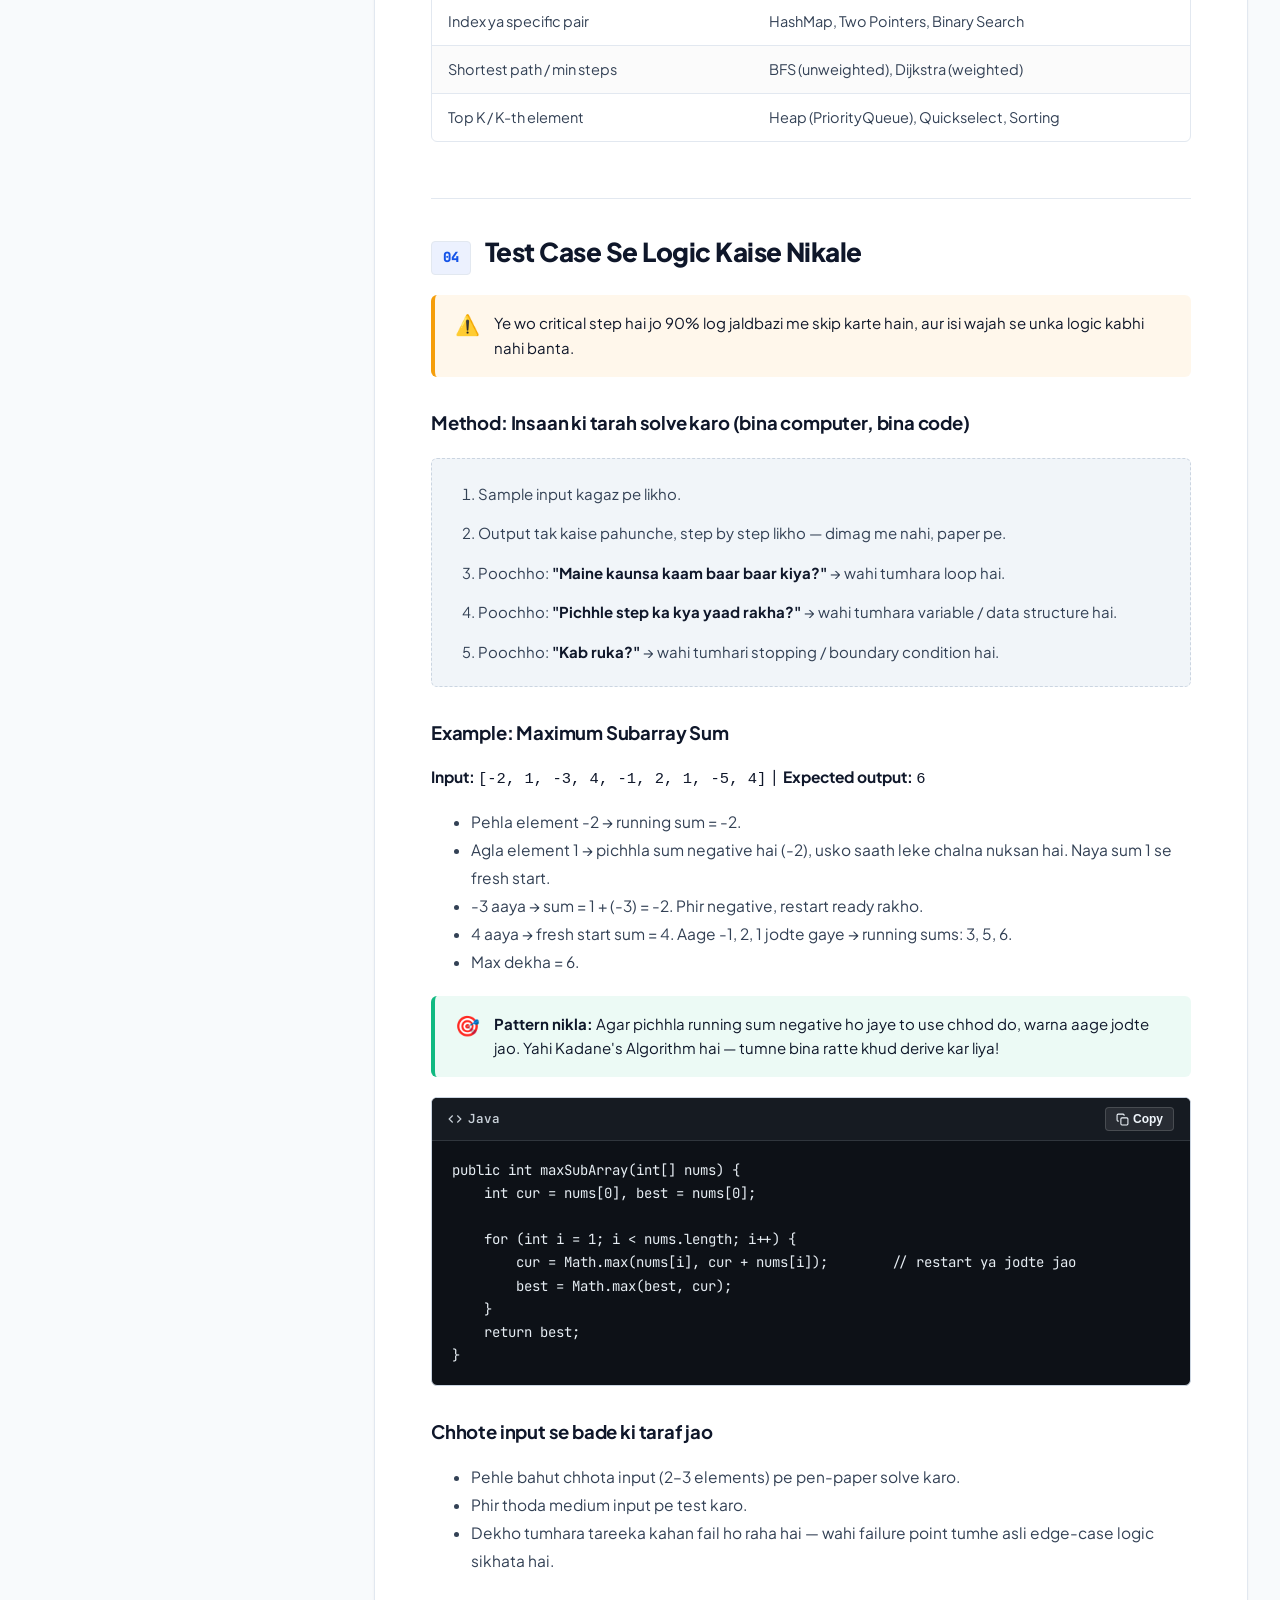
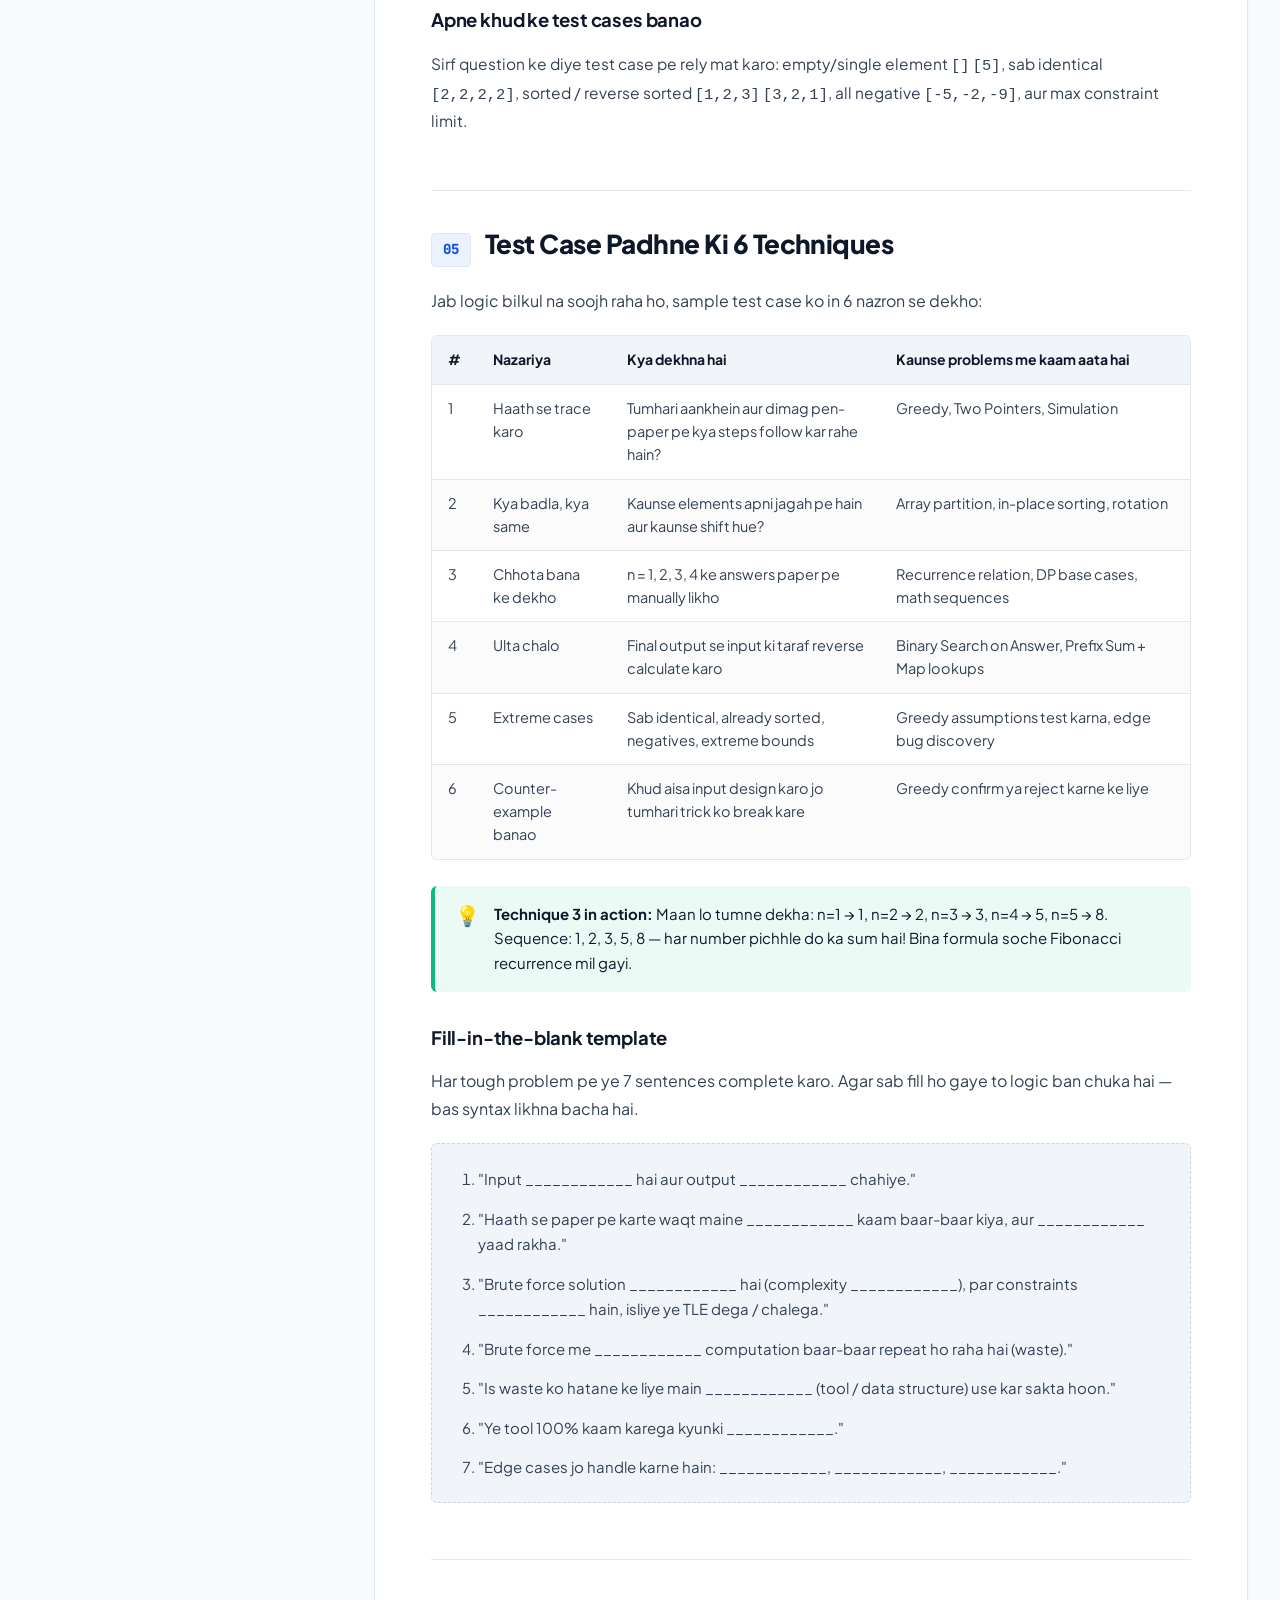
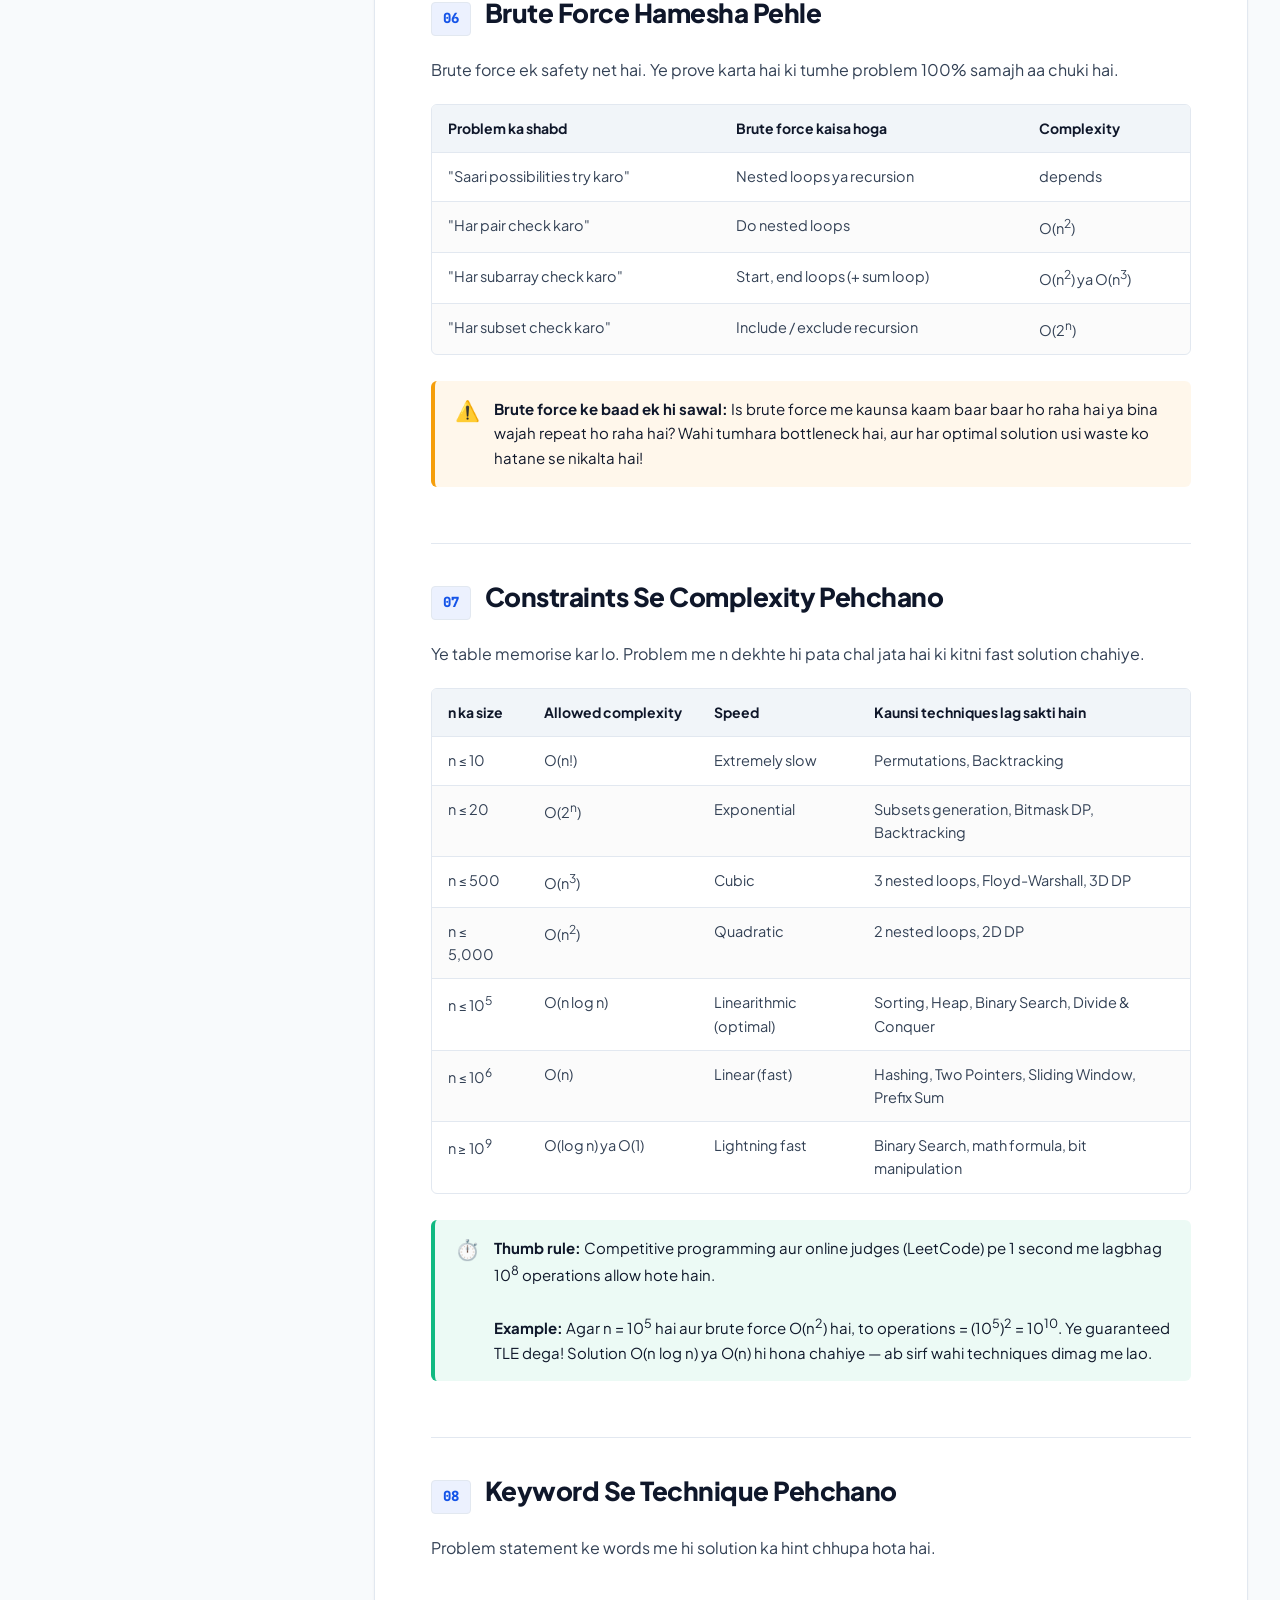
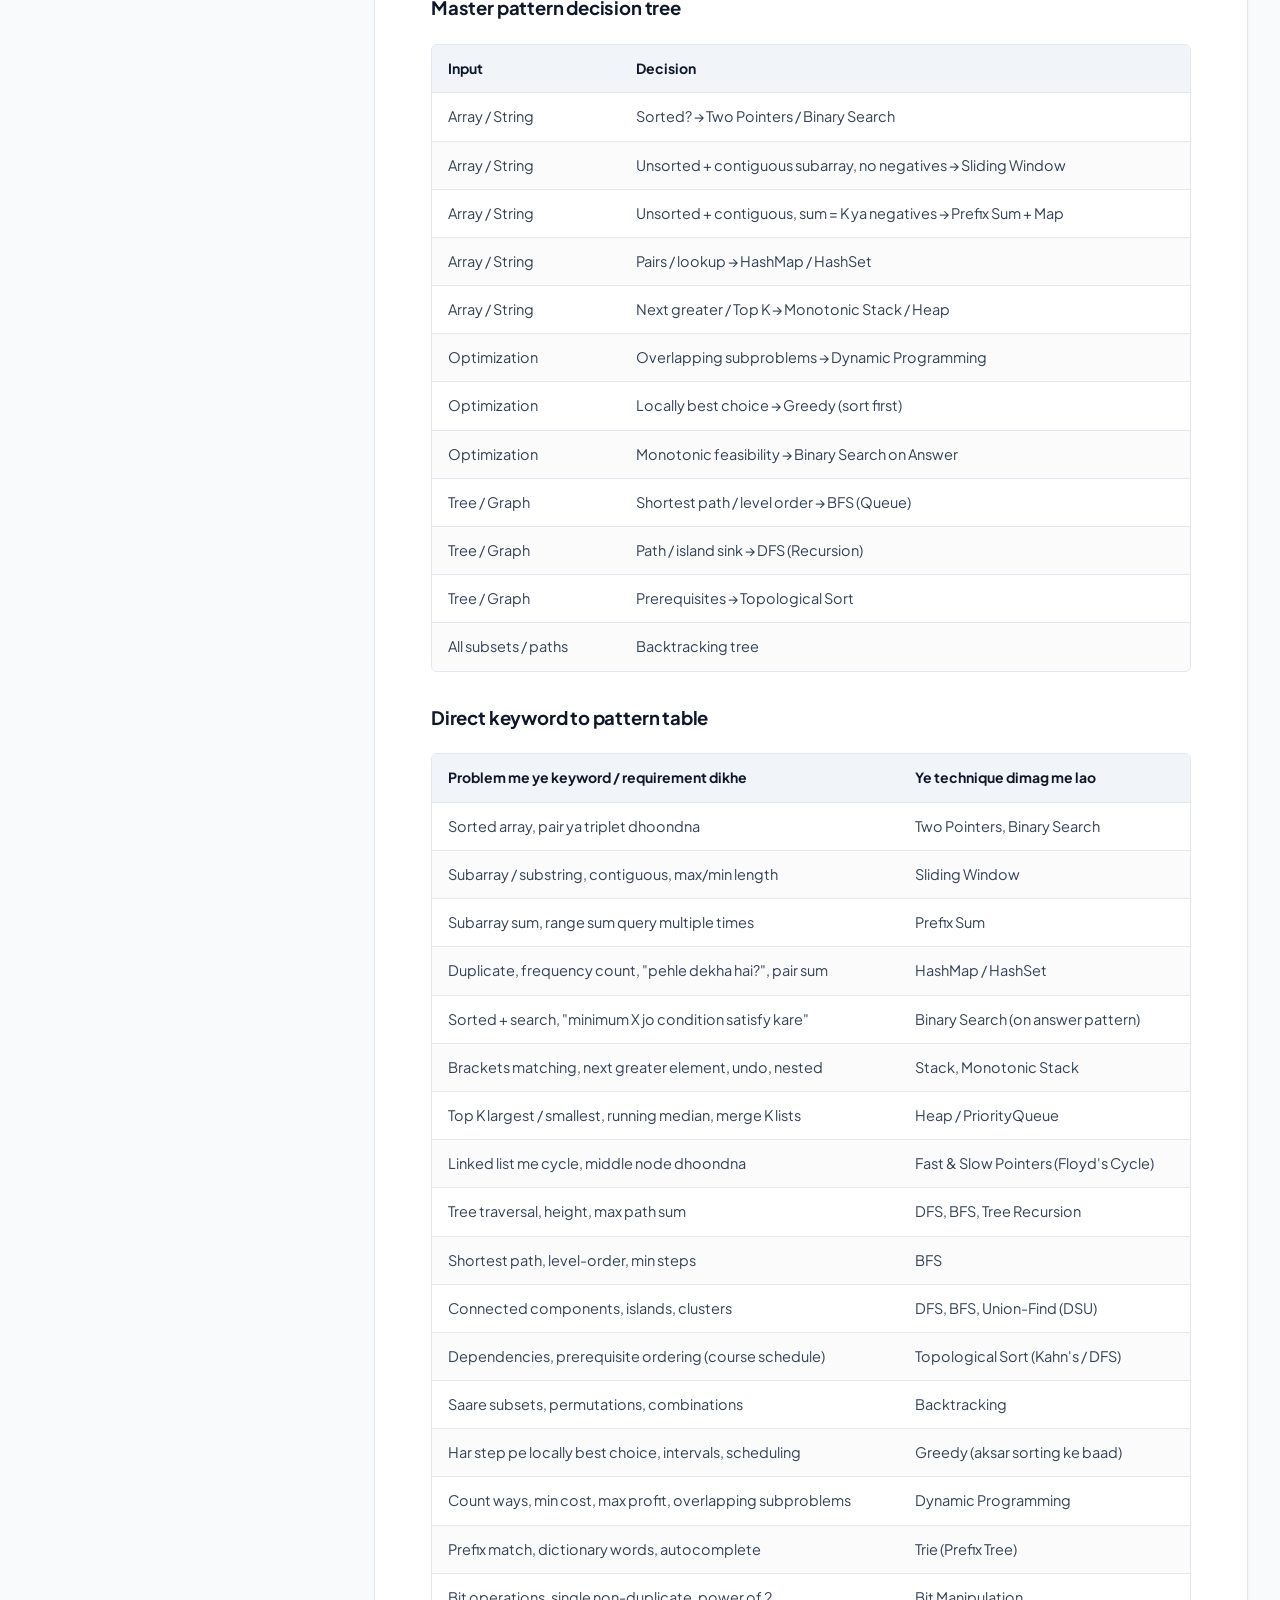
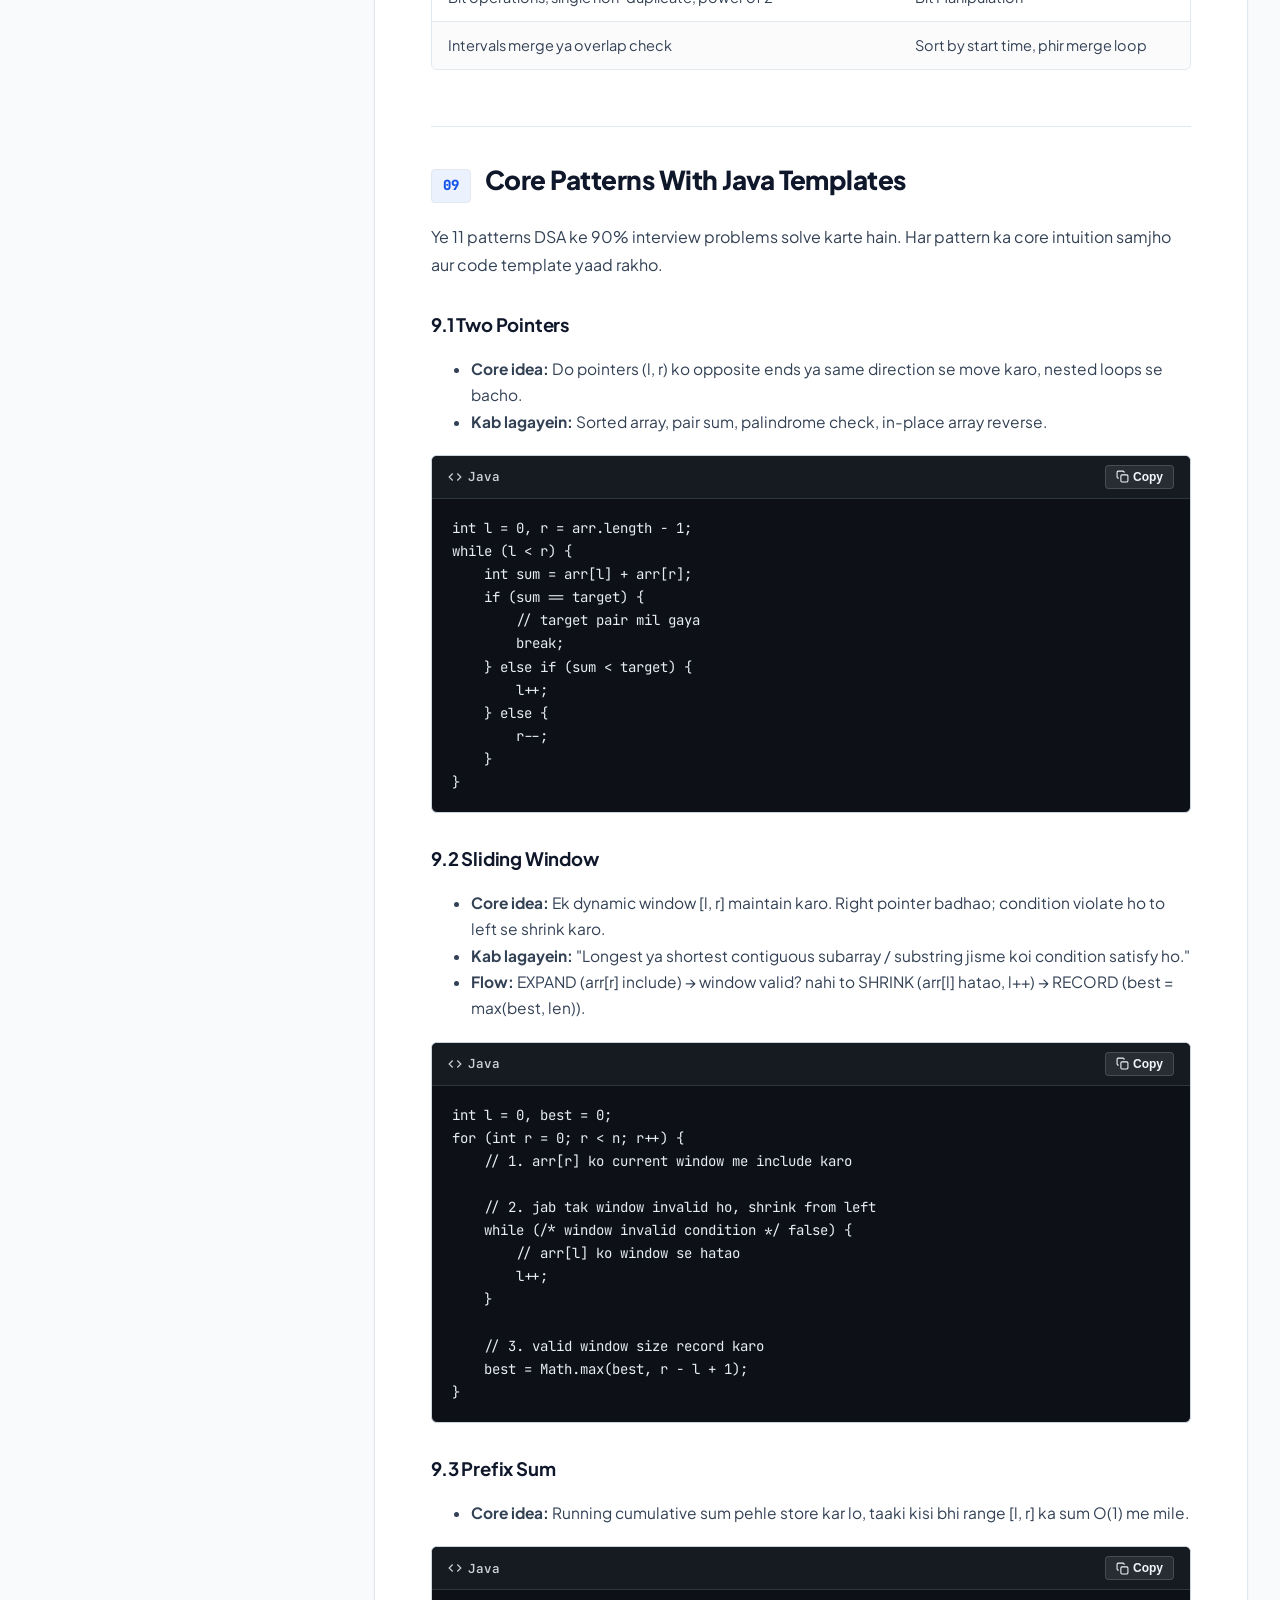
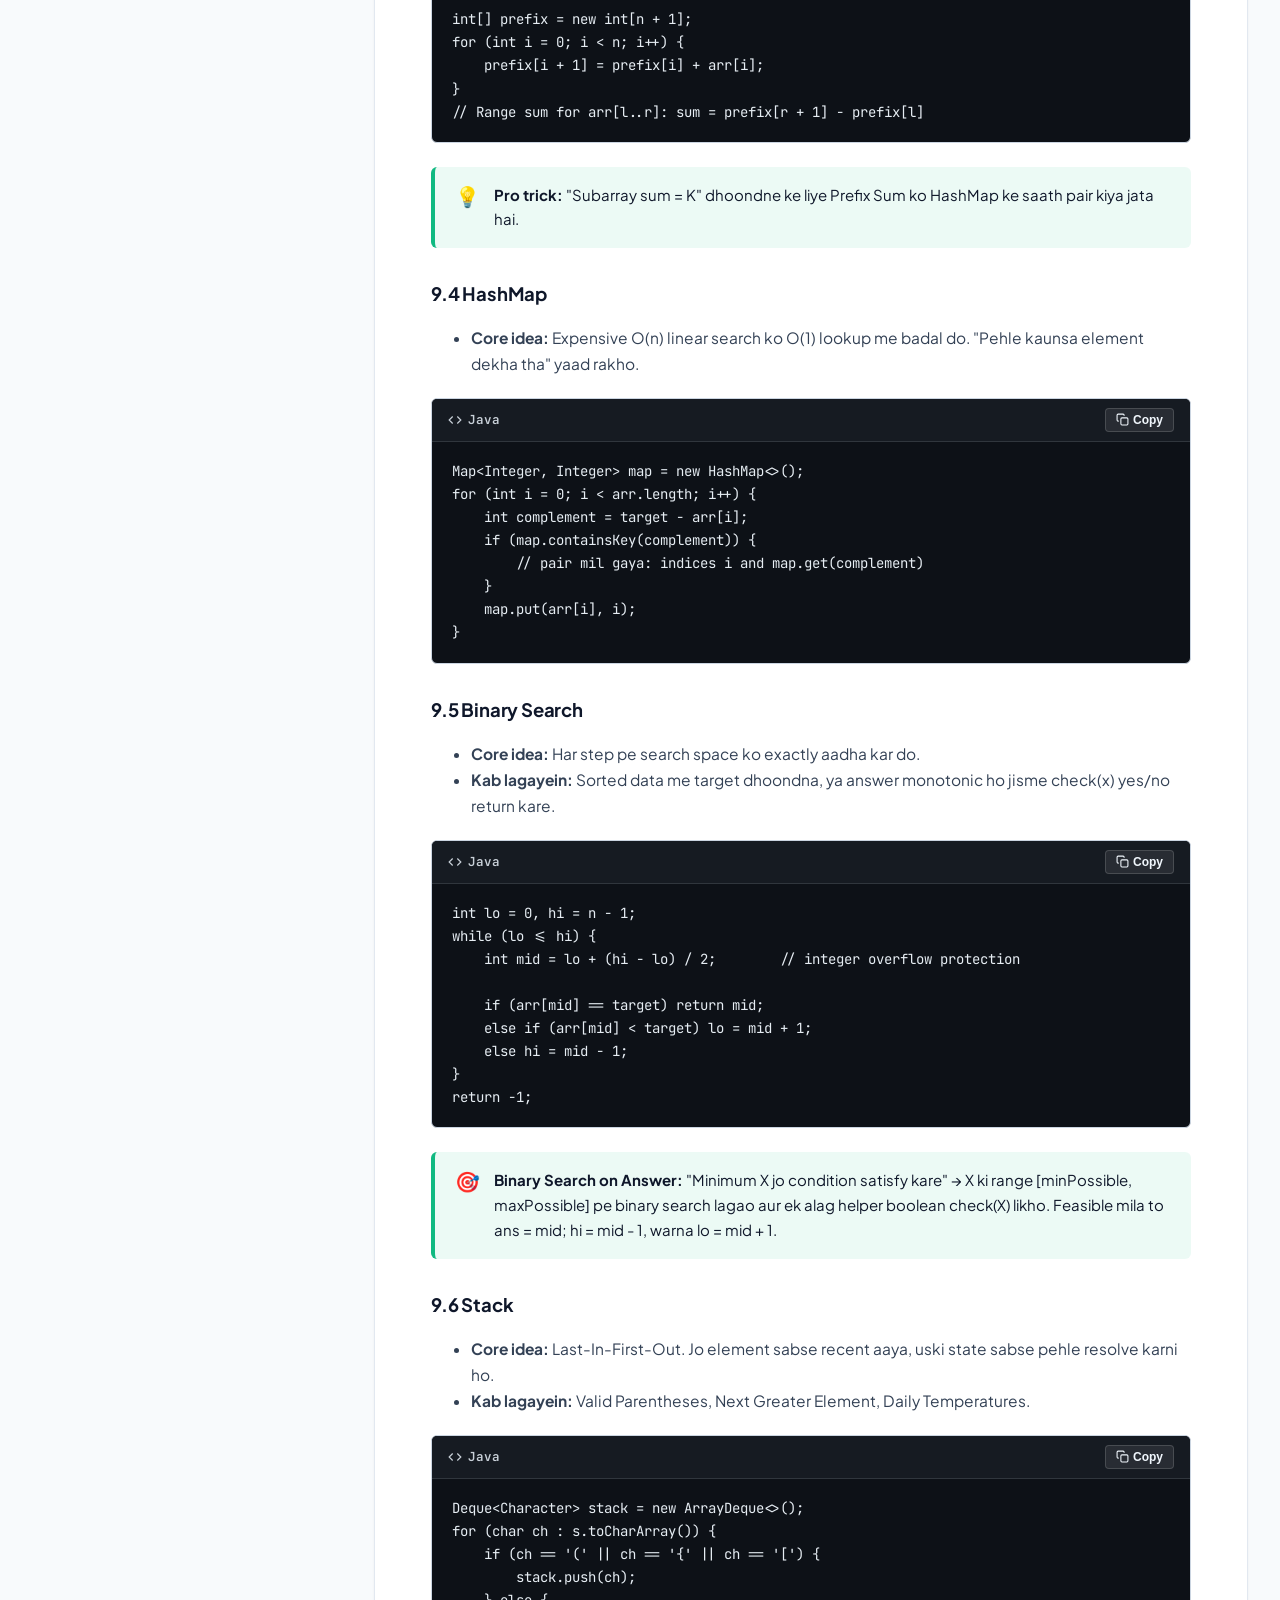
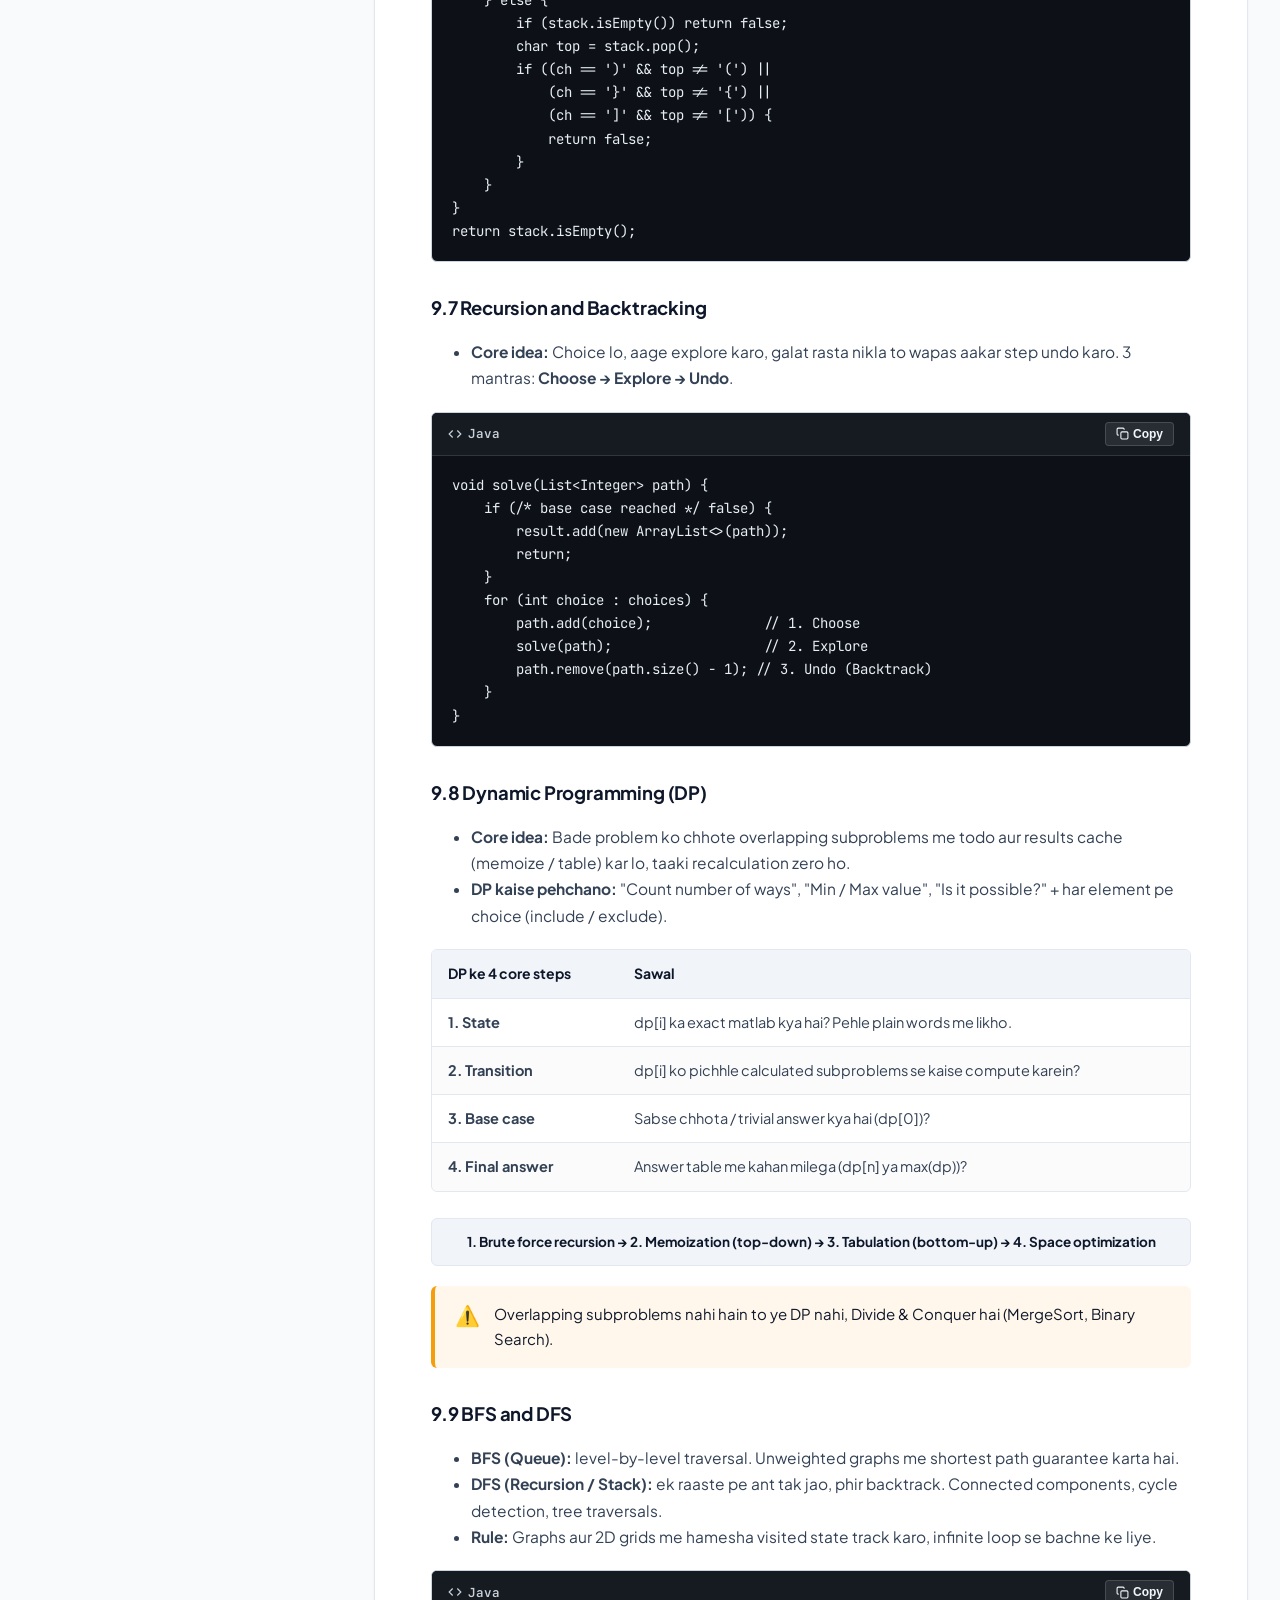
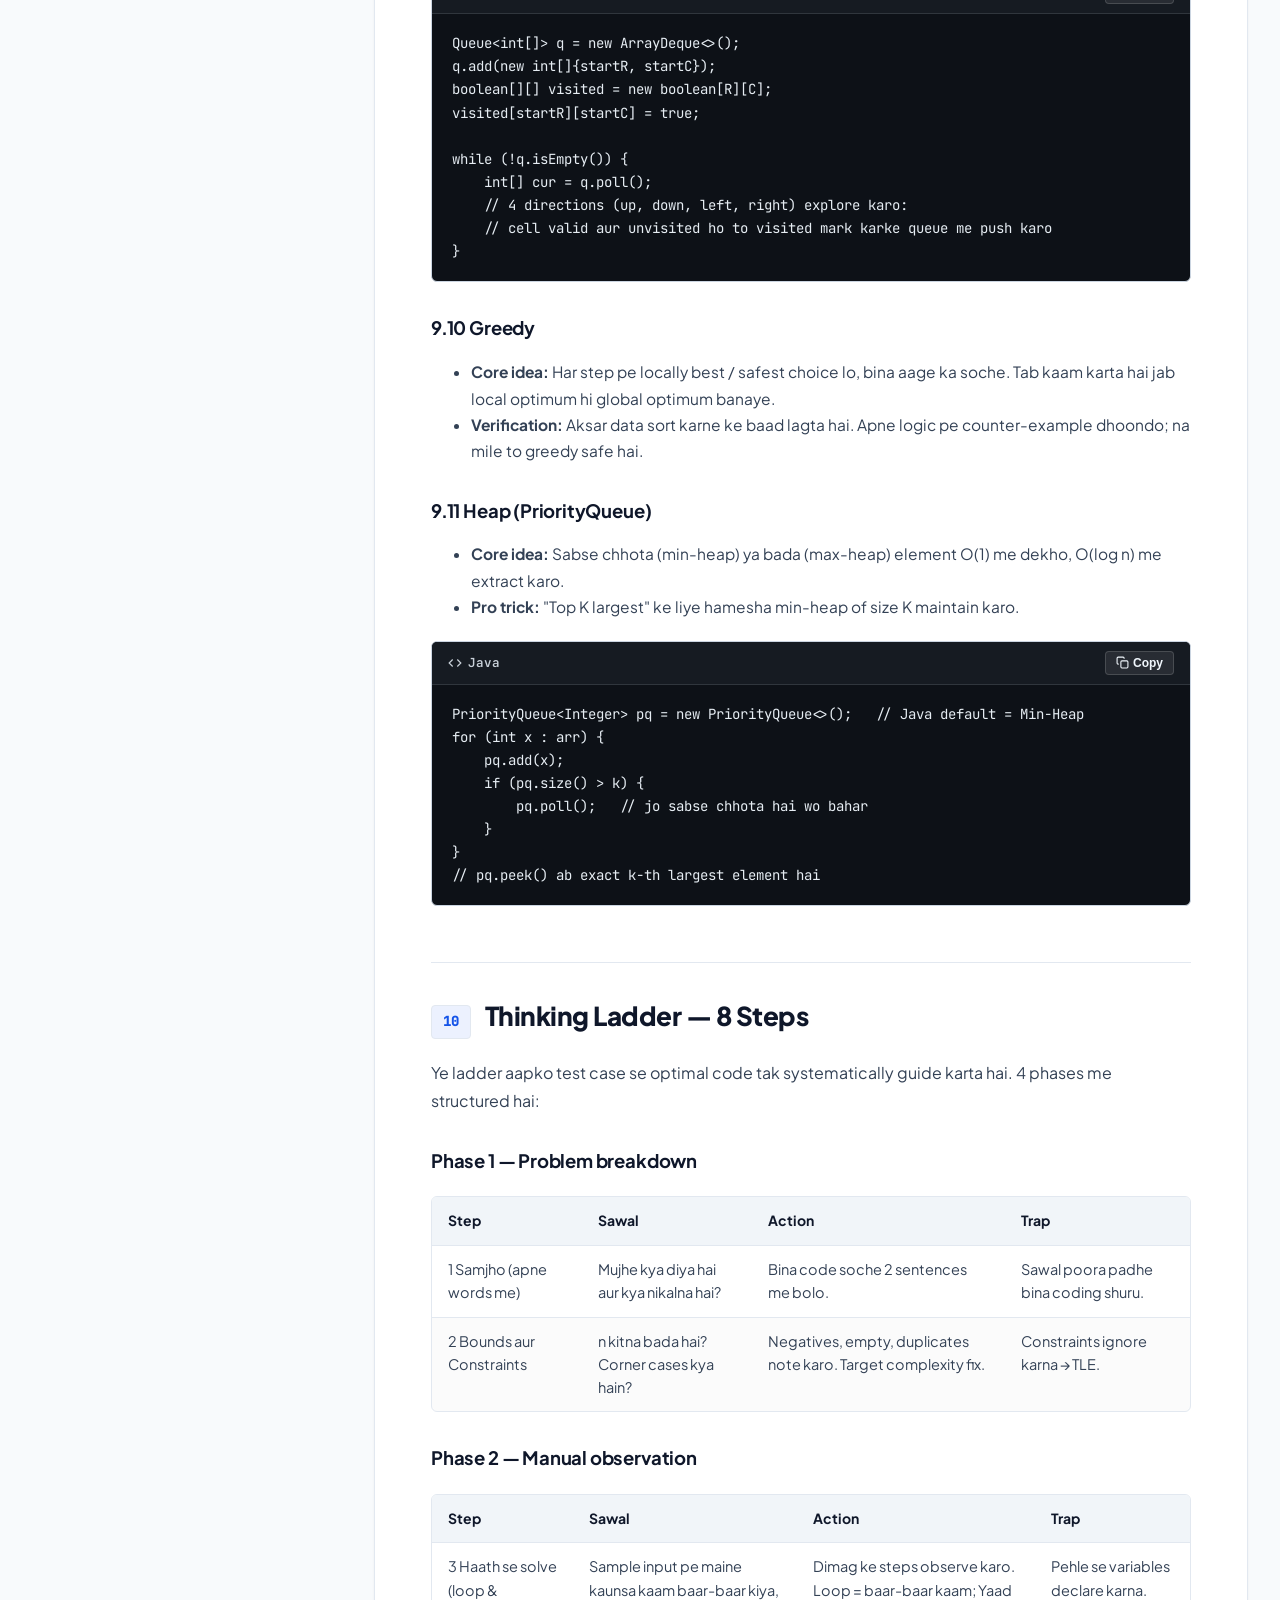
==== commit 134ac063: "feat(ui): style top playbook cover as a dedicated hero banner card separated from reading content" ====
--- a/dsa-logic.html
+++ b/dsa-logic.html
@@ -484,11 +484,50 @@
         box-shadow: var(--shadow-sm);
       }
 
-      /* COVER CARD */
+      /* =========================================================
+         COVER CARD (HERO SECTION - CONTENT SE ALAG)
+         ========================================================= */
       .doc-cover {
-        padding-bottom: 36px;
-        margin-bottom: 40px;
-        border-bottom: 2px solid var(--line);
+        padding: 38px 44px;
+        margin-bottom: 48px;
+        background: linear-gradient(145deg, #f8fafc 0%, #edf2f7 50%, rgba(21, 84, 232, 0.08) 100%);
+        border: 1px solid var(--line-strong);
+        border-top: 4px solid var(--blue);
+        border-radius: var(--radius);
+        box-shadow: 0 4px 20px -2px rgba(0, 0, 0, 0.06), 0 1px 3px rgba(0, 0, 0, 0.02);
+        position: relative;
+        overflow: hidden;
+      }
+
+      .doc-cover::before {
+        content: "";
+        position: absolute;
+        top: -60px;
+        right: -60px;
+        width: 260px;
+        height: 260px;
+        background: radial-gradient(circle, var(--blue-glow) 0%, transparent 70%);
+        opacity: 0.6;
+        pointer-events: none;
+      }
+
+      .doc-cover::after {
+        content: "";
+        position: absolute;
+        bottom: -40px;
+        left: -40px;
+        width: 180px;
+        height: 180px;
+        background: radial-gradient(circle, rgba(6, 182, 212, 0.12) 0%, transparent 70%);
+        opacity: 0.5;
+        pointer-events: none;
+      }
+
+      body.dark-mode .doc-cover {
+        background: linear-gradient(145deg, #131b2e 0%, #0d1527 60%, rgba(59, 130, 246, 0.15) 100%);
+        border-color: rgba(59, 130, 246, 0.25);
+        border-top: 4px solid var(--blue);
+        box-shadow: 0 10px 30px rgba(0, 0, 0, 0.45), inset 0 1px 0 rgba(255, 255, 255, 0.06);
       }
 
       .doc-cover-pill {
@@ -498,38 +537,49 @@
         font-size: 13px;
         font-weight: 700;
         color: var(--blue);
-        background: var(--blue-light);
-        padding: 5px 14px;
+        background: var(--surface);
+        padding: 6px 14px;
         border-radius: var(--radius-pill);
         margin-bottom: 16px;
         border: 1px solid var(--line);
+        box-shadow: 0 2px 6px rgba(0, 0, 0, 0.04);
+        position: relative;
+        z-index: 1;
       }
 
       .doc-main-title {
         font-size: 38px;
-        font-weight: 800;
-        letter-spacing: -0.03em;
+        font-weight: 900;
+        letter-spacing: -0.035em;
         line-height: 1.25;
         margin: 0 0 10px;
         color: var(--ink);
+        position: relative;
+        z-index: 1;
       }
 
       .doc-main-subtitle {
-        font-size: 19px;
+        font-size: 18.5px;
         font-weight: 600;
         color: var(--muted);
-        margin: 0 0 18px;
+        margin: 0 0 22px;
+        position: relative;
+        z-index: 1;
       }
 
       .doc-abstract {
-        font-size: 16px;
+        font-size: 15.5px;
         line-height: 1.75;
         color: var(--ink-secondary);
-        background: var(--surface-2);
+        background: var(--surface);
         border: 1px solid var(--line);
-        padding: 18px 24px;
+        border-left: 4px solid var(--blue);
+        padding: 20px 24px;
         border-radius: var(--radius-sm);
-        margin: 0 0 20px;
+        margin: 0 0 22px;
+        box-shadow: 0 2px 8px rgba(0, 0, 0, 0.02);
+        position: relative;
+        z-index: 1;
       }
 
       .doc-meta-row {
@@ -540,6 +590,11 @@
         gap: 12px;
         font-size: 13.5px;
         color: var(--muted);
+        padding: 14px 0;
+        border-top: 1px solid var(--line);
+        border-bottom: 1px solid var(--line);
+        position: relative;
+        z-index: 1;
       }
 
       .doc-meta-badge {
@@ -557,15 +612,17 @@
       .doc-quick-actions {
         display: flex;
         flex-wrap: wrap;
-        gap: 8px;
+        gap: 10px;
         margin-top: 20px;
+        position: relative;
+        z-index: 1;
       }
 
       .quick-btn {
         display: inline-flex;
         align-items: center;
         gap: 6px;
-        padding: 7px 14px;
+        padding: 8px 16px;
         background: var(--surface);
         border: 1px solid var(--line);
         border-radius: var(--radius-pill);
@@ -573,20 +630,23 @@
         font-weight: 700;
         color: var(--ink-secondary);
         text-decoration: none;
-        transition: all 0.15s ease;
+        box-shadow: 0 1px 4px rgba(0, 0, 0, 0.03);
+        transition: all 0.2s cubic-bezier(0.4, 0, 0.2, 1);
       }
 
       .quick-btn:hover {
         border-color: var(--blue);
-        color: var(--blue);
-        background: var(--blue-light);
-      }
-
-      /* CHAPTER SECTIONS */
+        color: #ffffff;
+        background: var(--blue);
+        transform: translateY(-2px);
+        box-shadow: 0 4px 14px var(--blue-glow);
+      }
+
+      /* CHAPTER SECTIONS (ACTUAL STUDY CONTENT - CLEAN & FOCUSED) */
       .doc-chapter {
         margin-bottom: 56px;
-        padding-top: 24px;
-        border-top: 1px dashed var(--line-strong);
+        padding-top: 36px;
+        border-top: 1px solid var(--line);
         scroll-margin-top: 90px;
       }
 
@@ -597,99 +657,45 @@
 
       .chapter-header {
         display: flex;
-        align-items: center;
-        gap: 16px;
-        margin: 10px 0 24px;
-        padding: 16px 22px;
-        background: linear-gradient(135deg, var(--surface-2) 0%, rgba(21, 84, 232, 0.08) 100%);
-        border: 1px solid var(--line);
-        border-left: 6px solid var(--blue);
-        border-radius: var(--radius);
-        box-shadow: 0 2px 10px rgba(0, 0, 0, 0.03);
-        position: relative;
-        overflow: hidden;
-        transition: transform 0.2s ease, box-shadow 0.2s ease;
-      }
-
-      .chapter-header:hover {
-        transform: translateX(3px);
-        box-shadow: var(--shadow-md);
-      }
-
-      .chapter-header::before {
-        content: "";
-        position: absolute;
-        top: 0;
-        right: 0;
-        bottom: 0;
-        width: 140px;
-        background: radial-gradient(circle at right center, var(--blue-glow) 0%, transparent 75%);
-        opacity: 0.5;
-        pointer-events: none;
-      }
-
-      body.dark-mode .chapter-header {
-        background: linear-gradient(135deg, var(--surface-2) 0%, rgba(59, 130, 246, 0.14) 100%);
-        border-color: rgba(59, 130, 246, 0.22);
-        box-shadow: 0 4px 18px rgba(0, 0, 0, 0.35);
+        align-items: baseline;
+        gap: 14px;
+        margin-bottom: 20px;
       }
 
       .chapter-num {
         font-family: "JetBrains Mono", monospace;
-        font-size: 14.5px;
+        font-size: 14px;
         font-weight: 800;
-        padding: 6px 14px;
-        border-radius: 8px;
-        background: linear-gradient(135deg, var(--blue) 0%, #0e3eb8 100%);
-        color: #ffffff;
-        box-shadow: 0 3px 10px var(--blue-glow);
-        letter-spacing: 0.04em;
+        padding: 4px 11px;
+        border-radius: 4px;
+        background: var(--blue-light);
+        color: var(--blue);
+        border: 1px solid var(--line);
         flex-shrink: 0;
-        border: none;
-        display: inline-flex;
-        align-items: center;
-        justify-content: center;
-        position: relative;
-        z-index: 1;
-      }
-
-      body.dark-mode .chapter-num {
-        background: linear-gradient(135deg, #3b82f6 0%, #1d4ed8 100%);
-        box-shadow: 0 3px 12px rgba(59, 130, 246, 0.5);
       }
 
       .chapter-title {
-        font-size: 24px;
+        font-size: 26px;
         font-weight: 800;
         color: var(--ink);
         letter-spacing: -0.02em;
         margin: 0;
-        line-height: 1.35;
-        flex: 1;
-        position: relative;
-        z-index: 1;
+        line-height: 1.3;
       }
 
       .section-lead {
         font-size: 16px;
         line-height: 1.75;
         color: var(--ink-secondary);
-        margin: 0 0 24px;
+        margin: 0 0 20px;
       }
 
       .sub-heading {
         font-size: 18.5px;
-        font-weight: 800;
+        font-weight: 700;
         color: var(--ink);
-        margin: 34px 0 16px;
-        letter-spacing: -0.015em;
-        display: flex;
-        align-items: center;
-        gap: 12px;
-        padding: 9px 16px;
-        background: linear-gradient(90deg, var(--surface-2) 0%, transparent 100%);
-        border-left: 4px solid var(--blue);
-        border-radius: 0 var(--radius-sm) var(--radius-sm) 0;
+        margin: 30px 0 14px;
+        letter-spacing: -0.01em;
       }
 
       /* STEP SEQUENCE BAR (Section 2) */
@@ -1405,6 +1411,9 @@
         .doc-paper {
           padding: 28px 20px;
         }
+        .doc-cover {
+          padding: 28px 24px;
+        }
         .doc-main-title {
           font-size: 28px;
         }
@@ -1419,6 +1428,20 @@
         }
         .step-sequence {
           grid-template-columns: repeat(2, 1fr);
+        }
+        .doc-cover {
+          padding: 22px 16px;
+          border-radius: 12px;
+        }
+        .doc-main-title {
+          font-size: 24px;
+        }
+        .doc-main-subtitle {
+          font-size: 15px;
+        }
+        .doc-abstract {
+          padding: 14px 16px;
+          font-size: 14.5px;
         }
         .worksheet-header {
           grid-template-columns: 1fr;
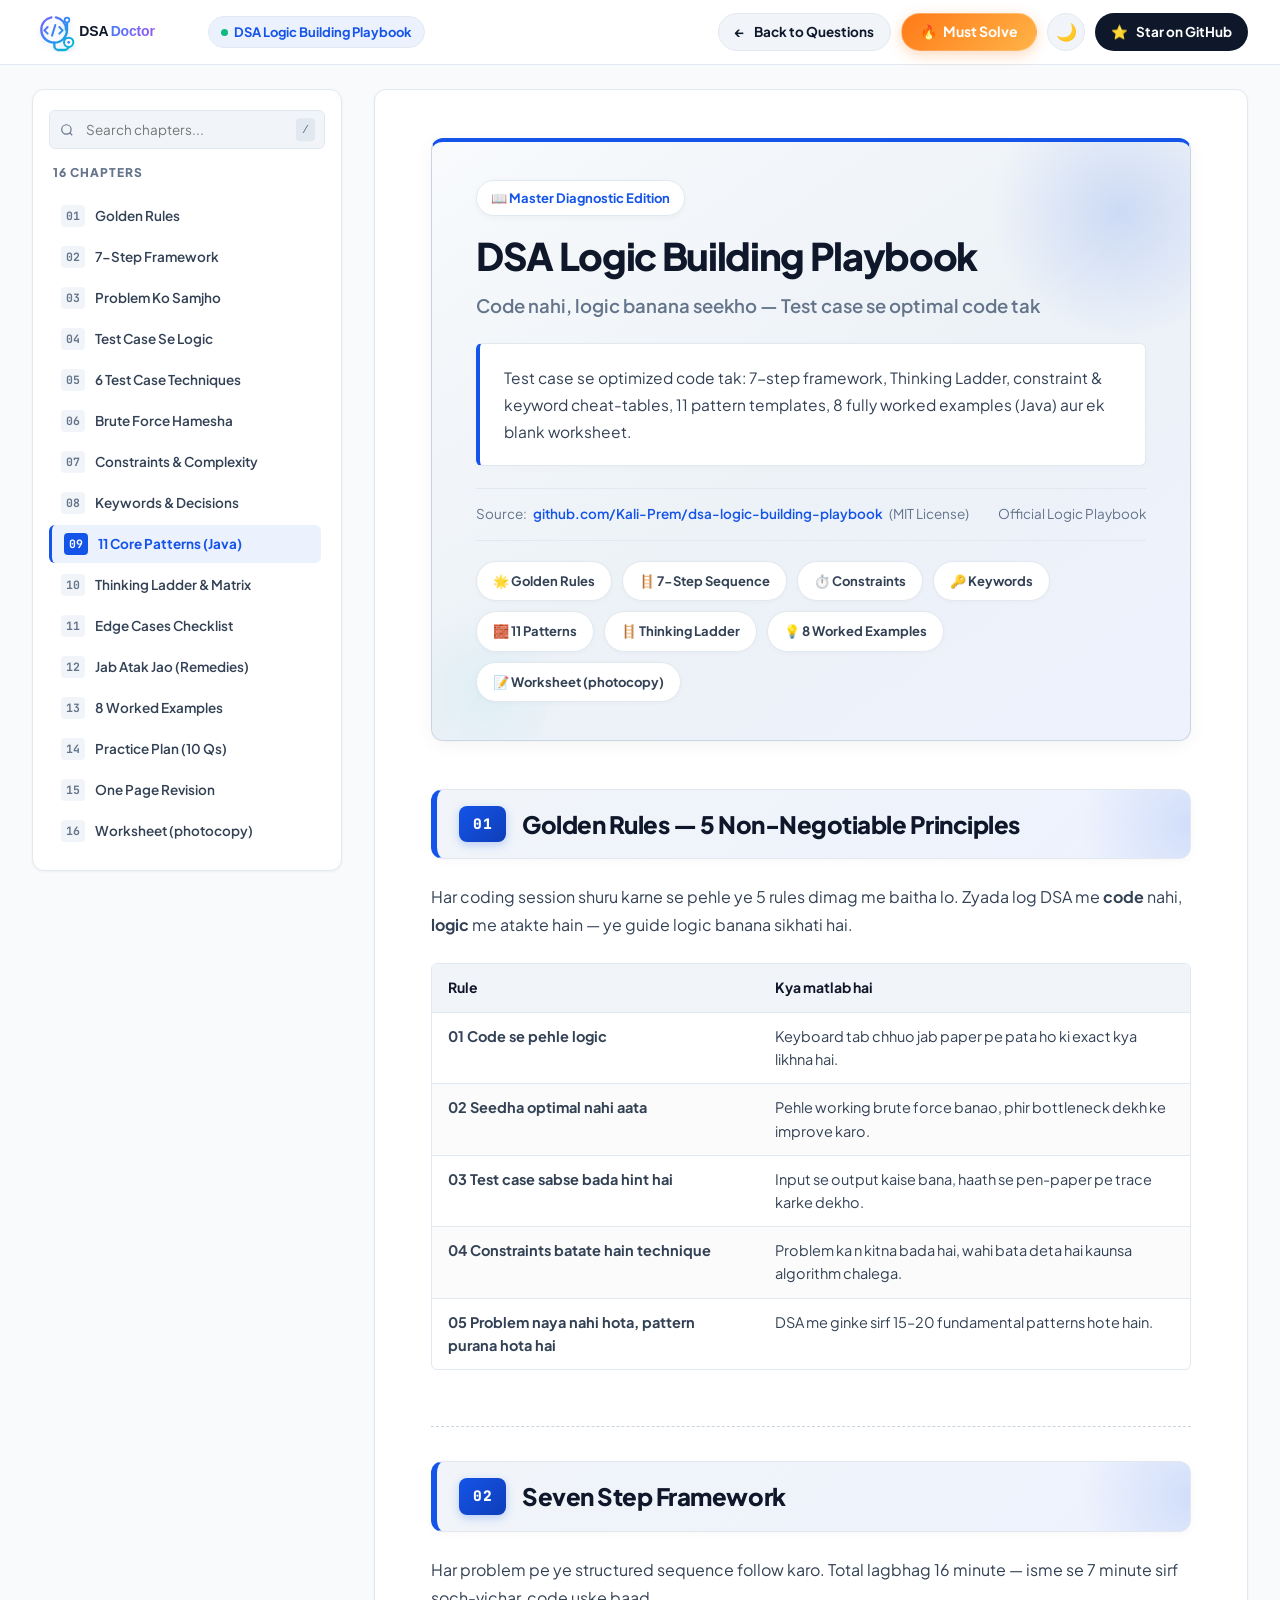
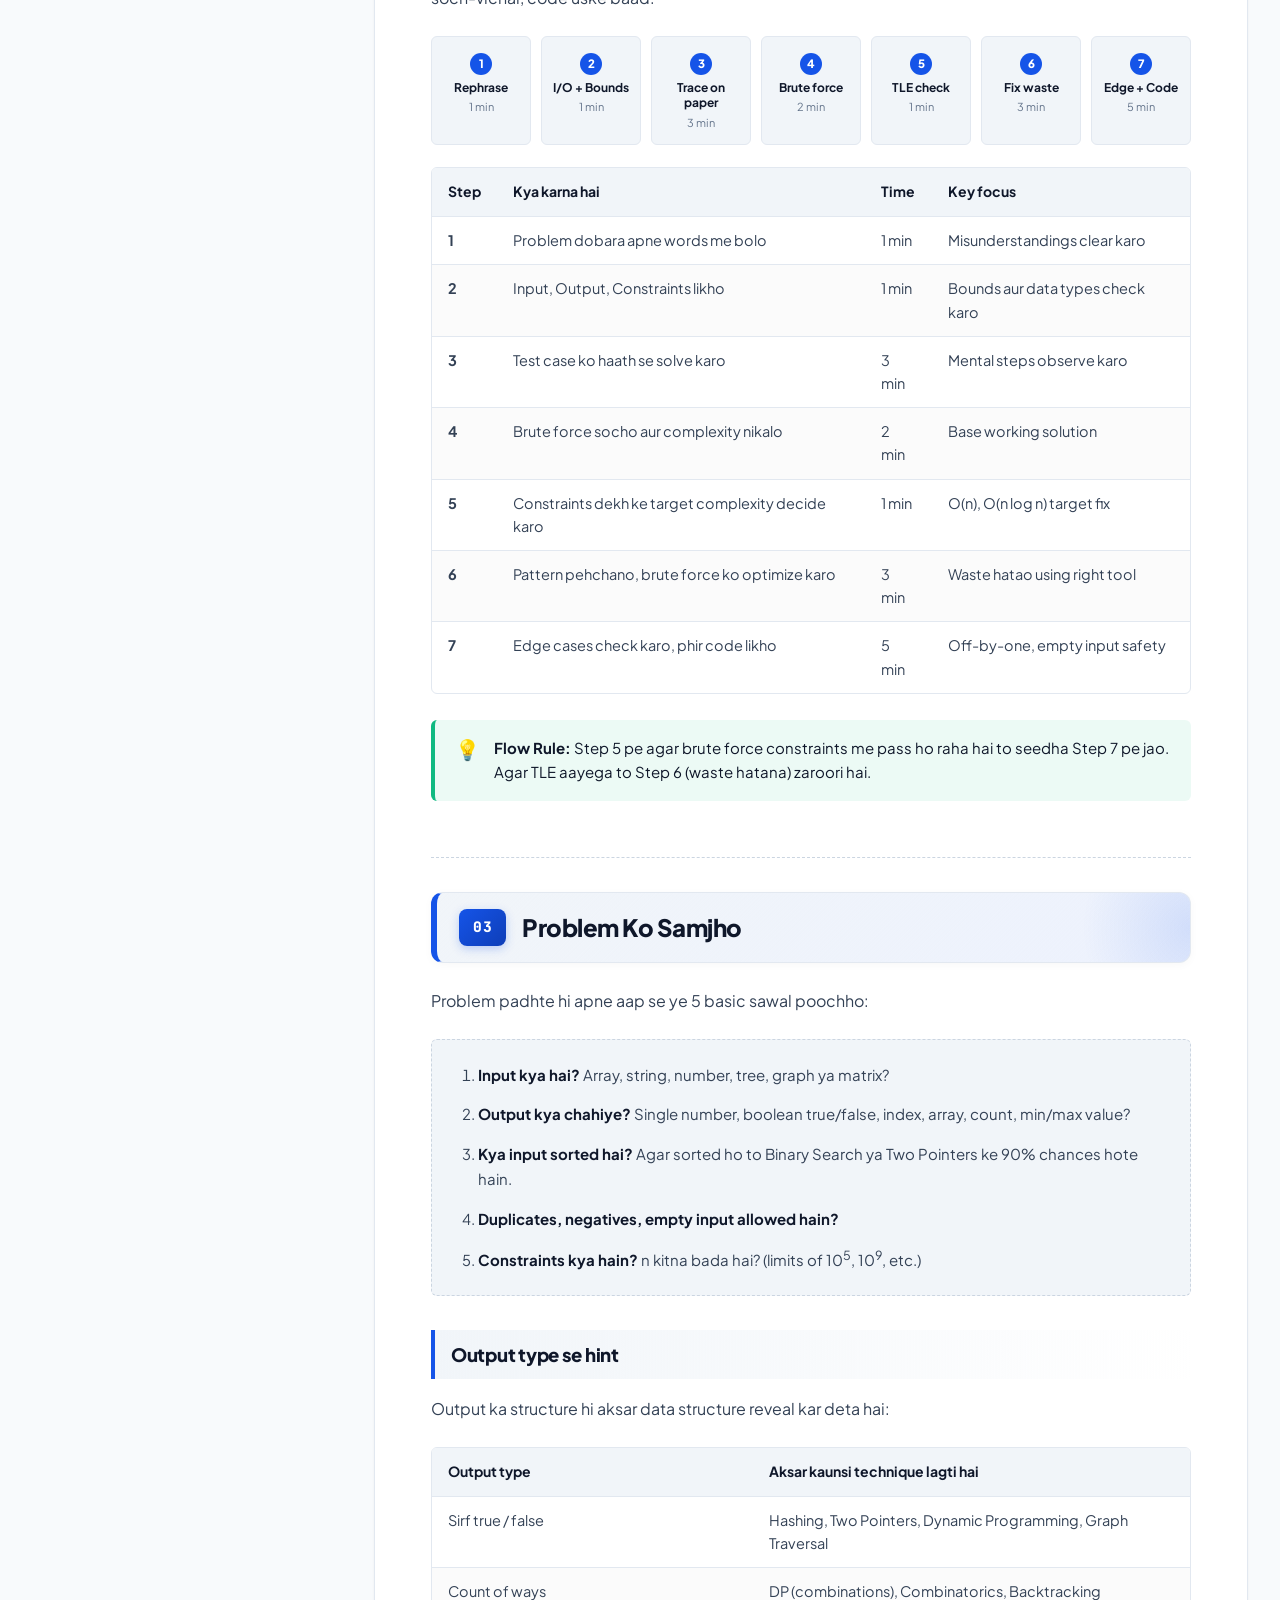
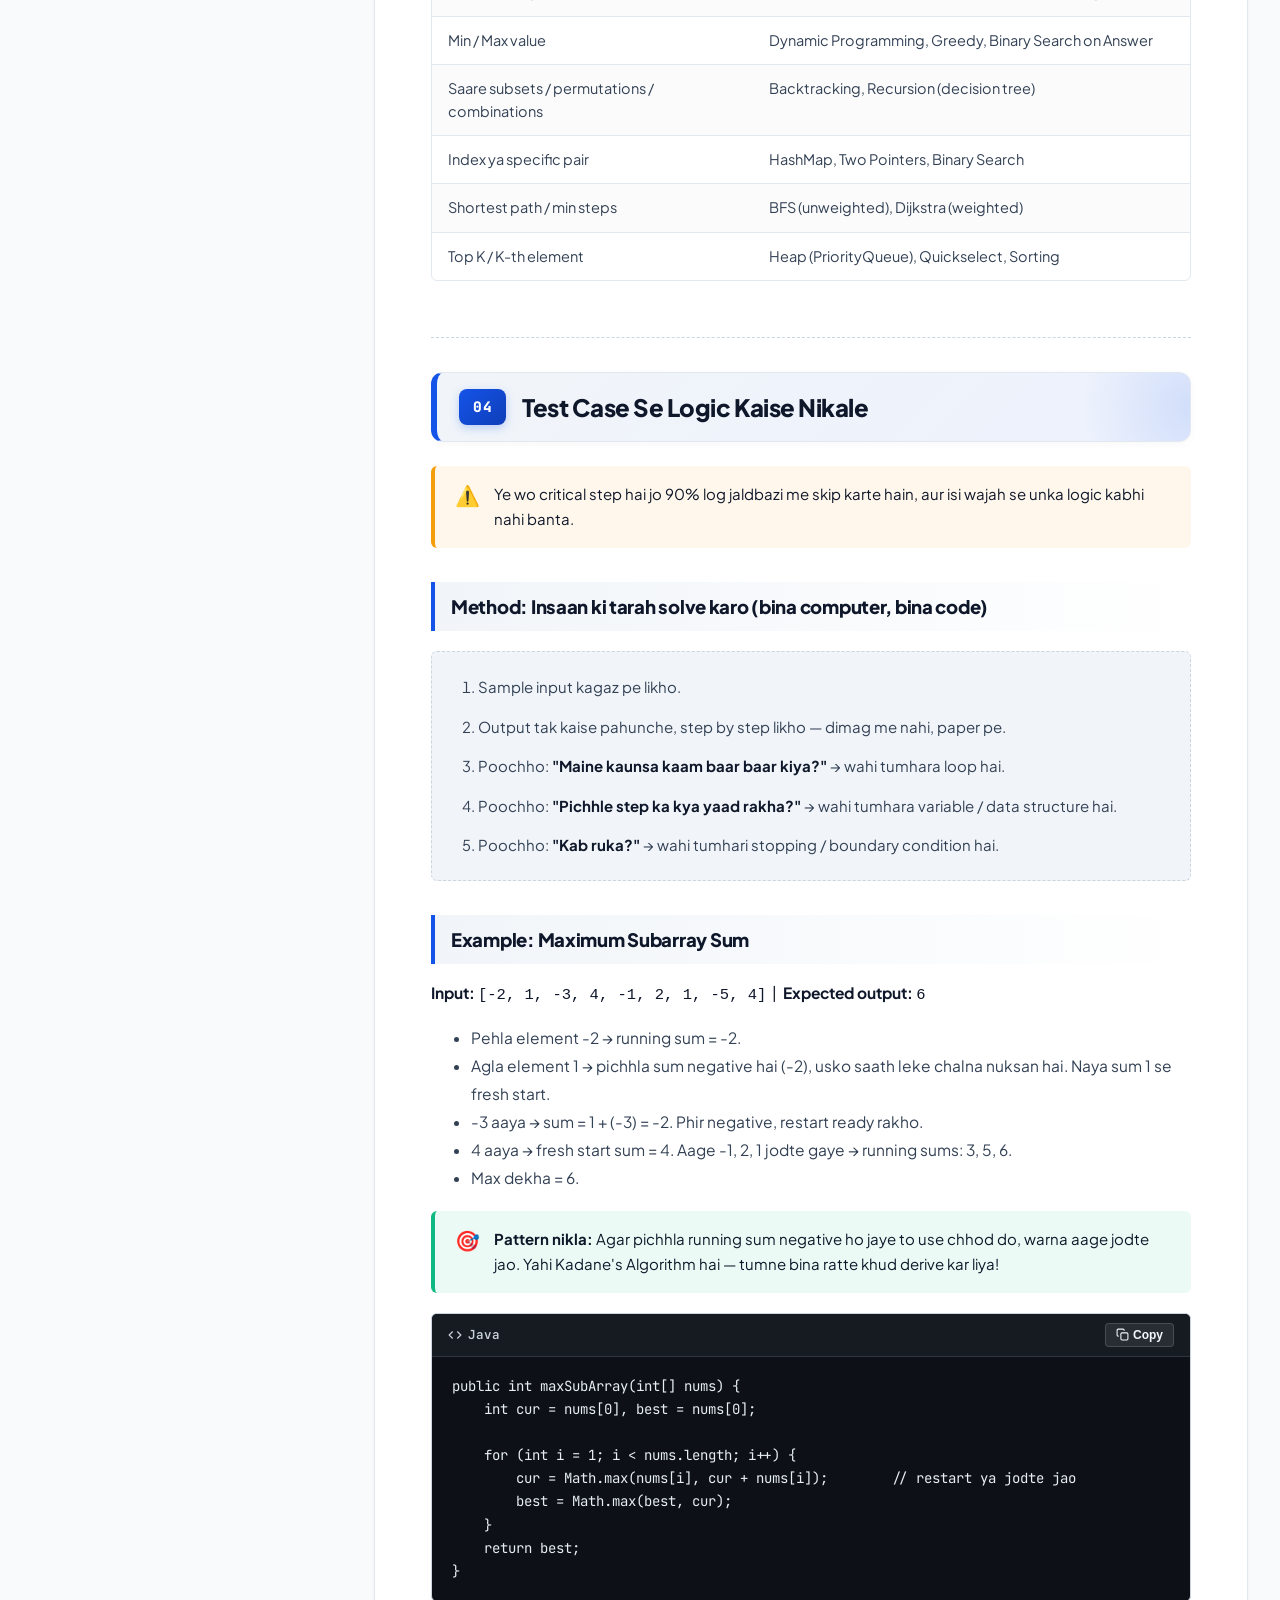
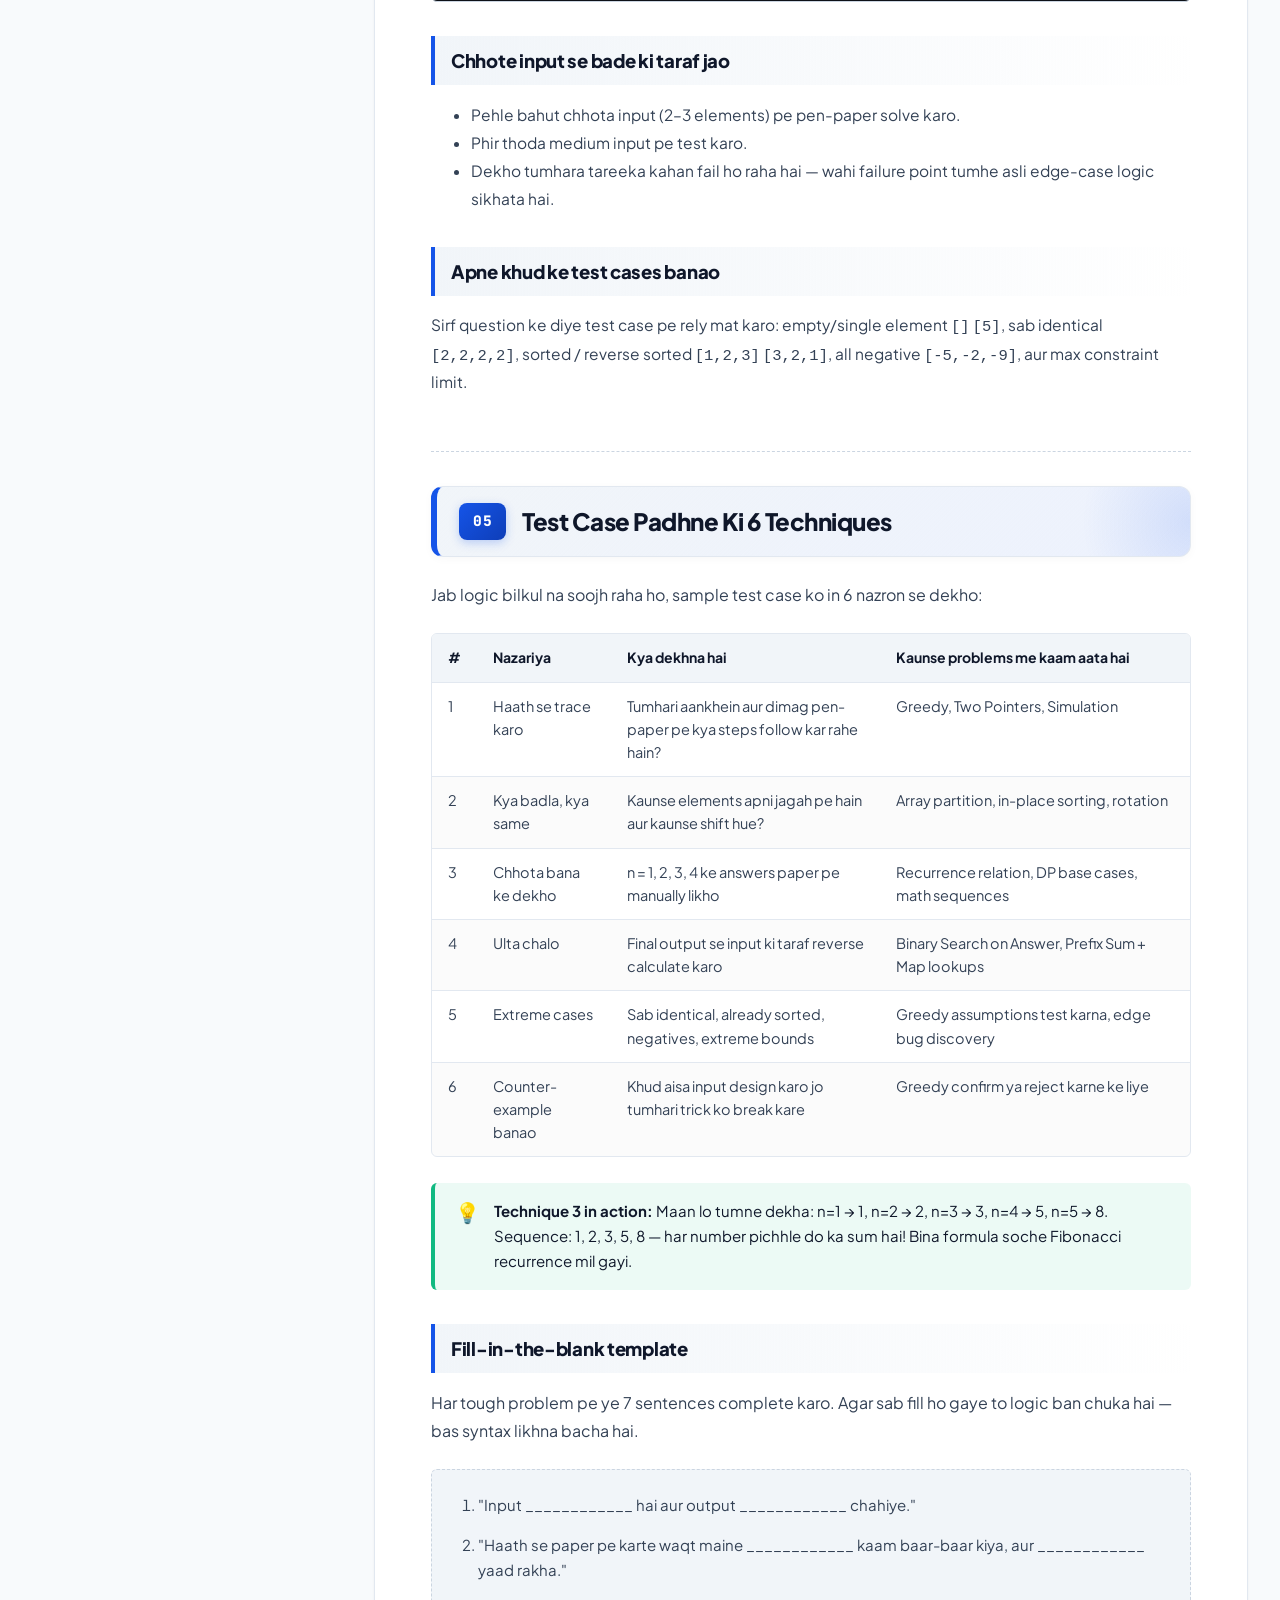
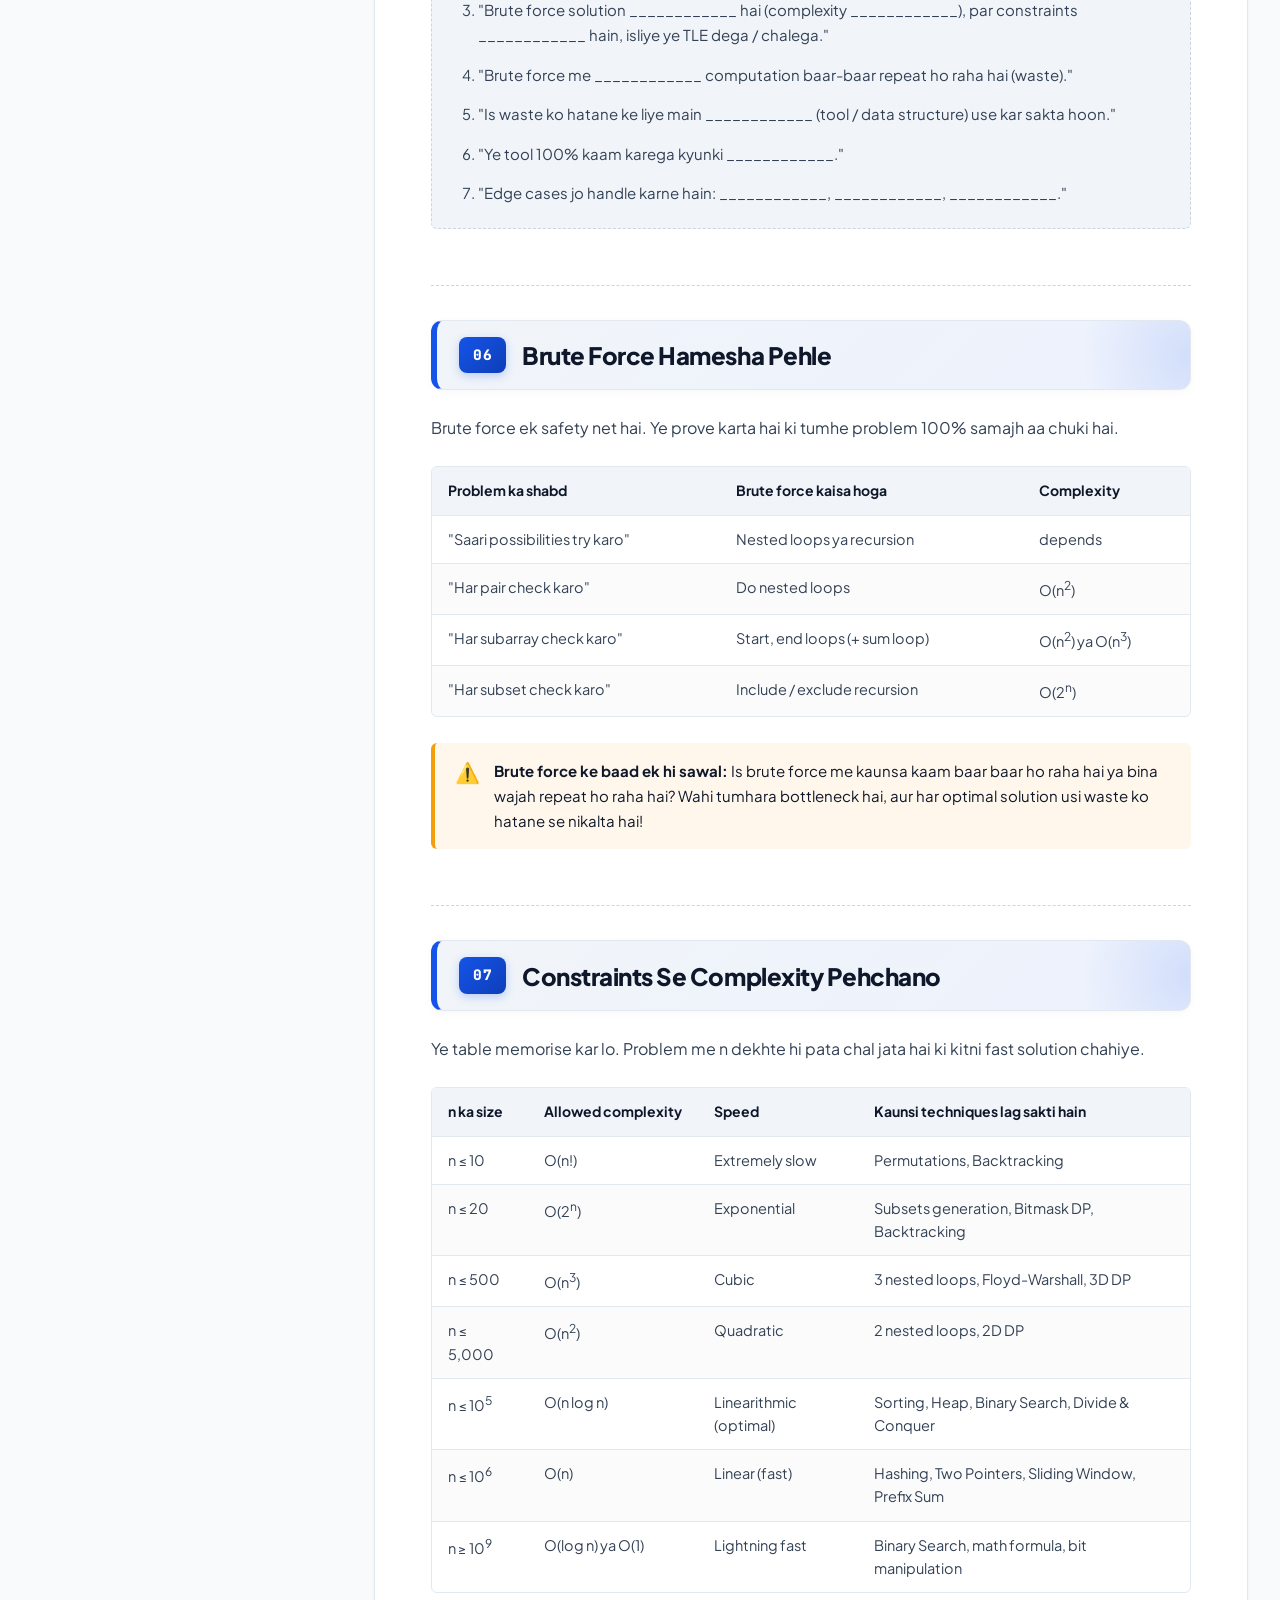
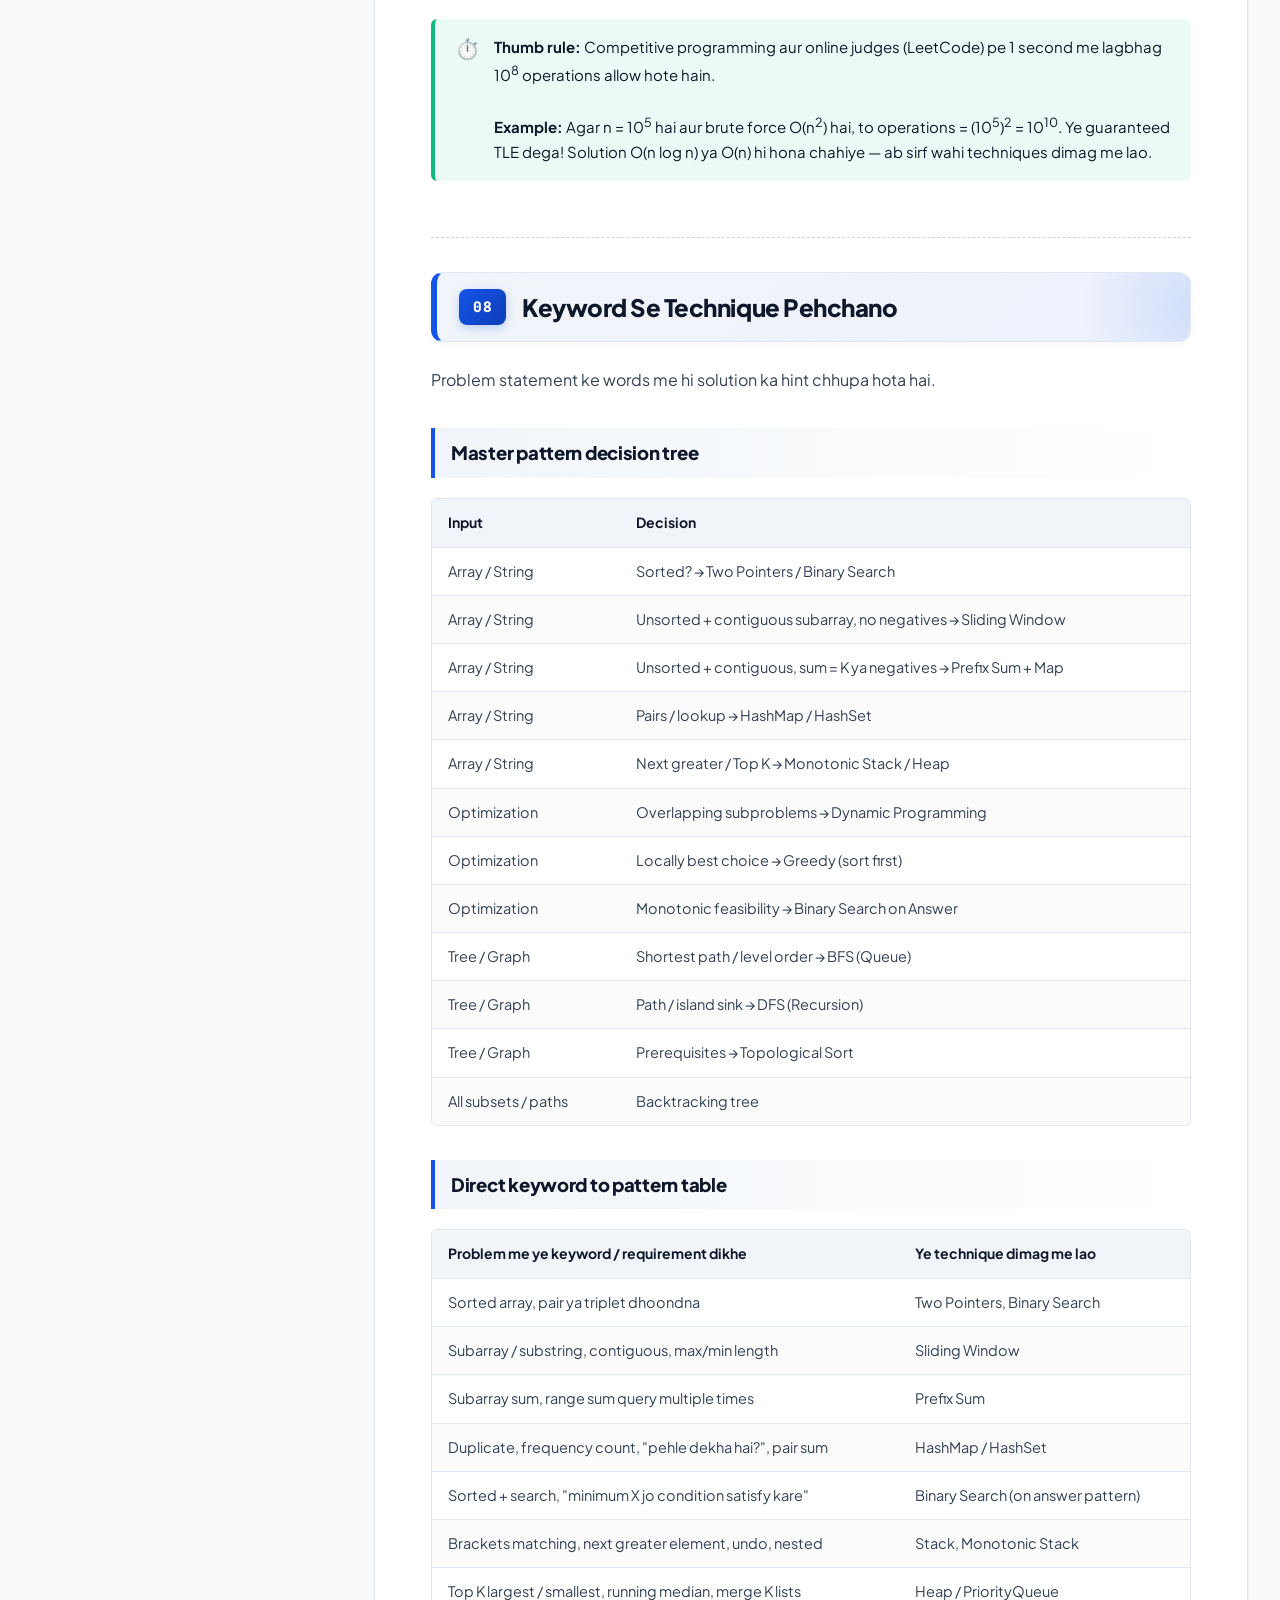
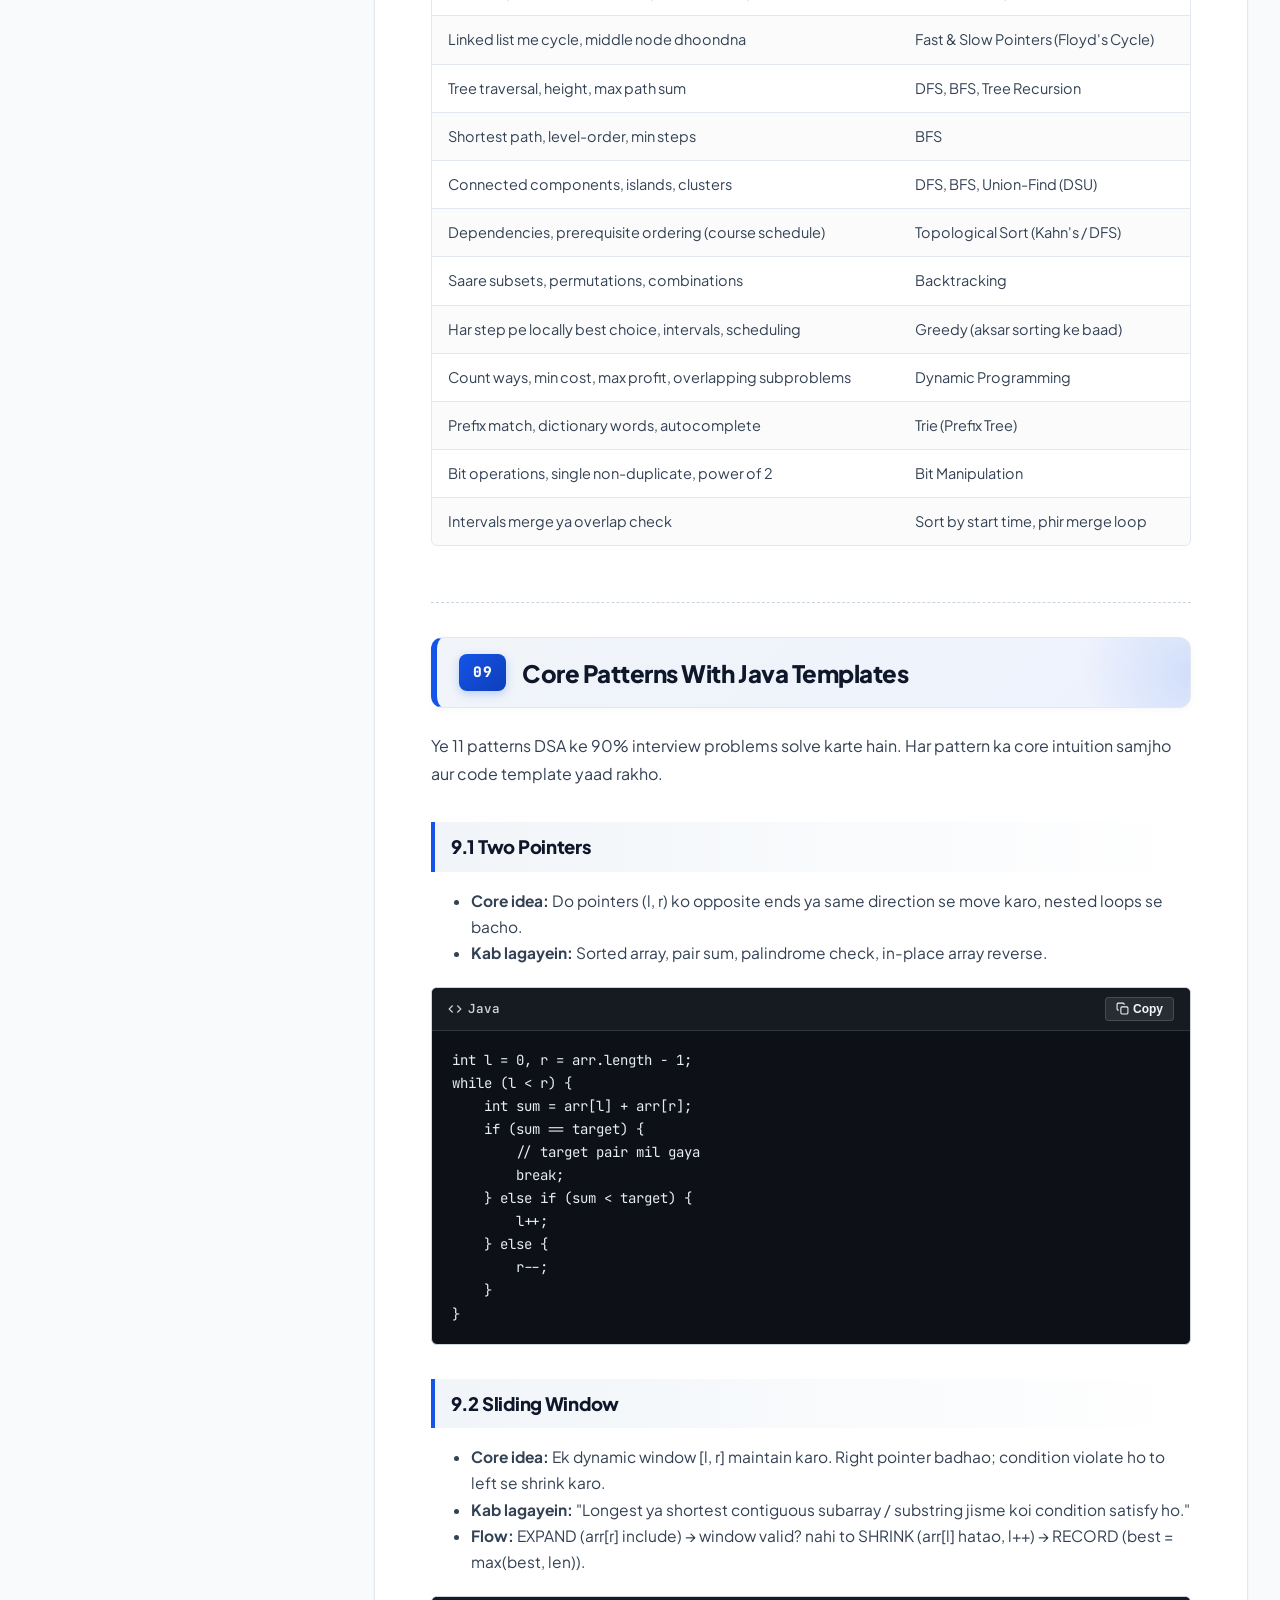
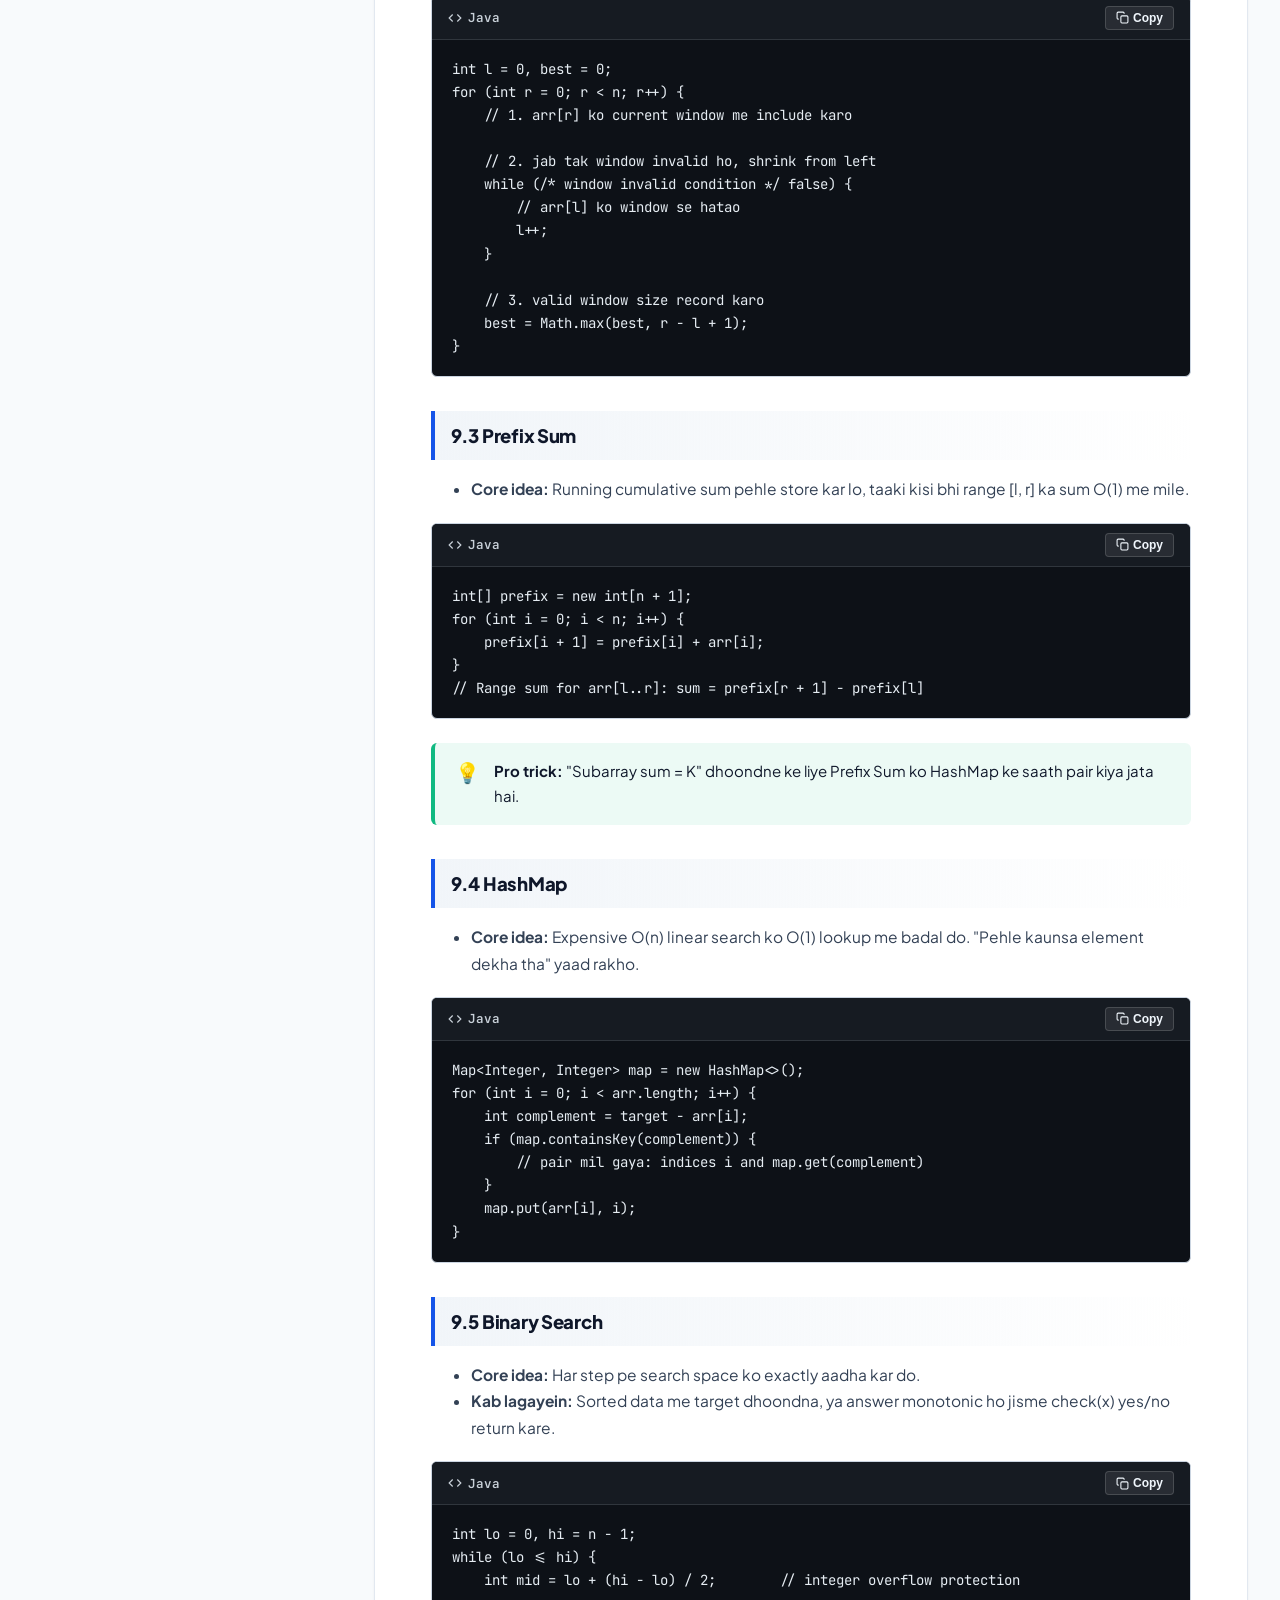
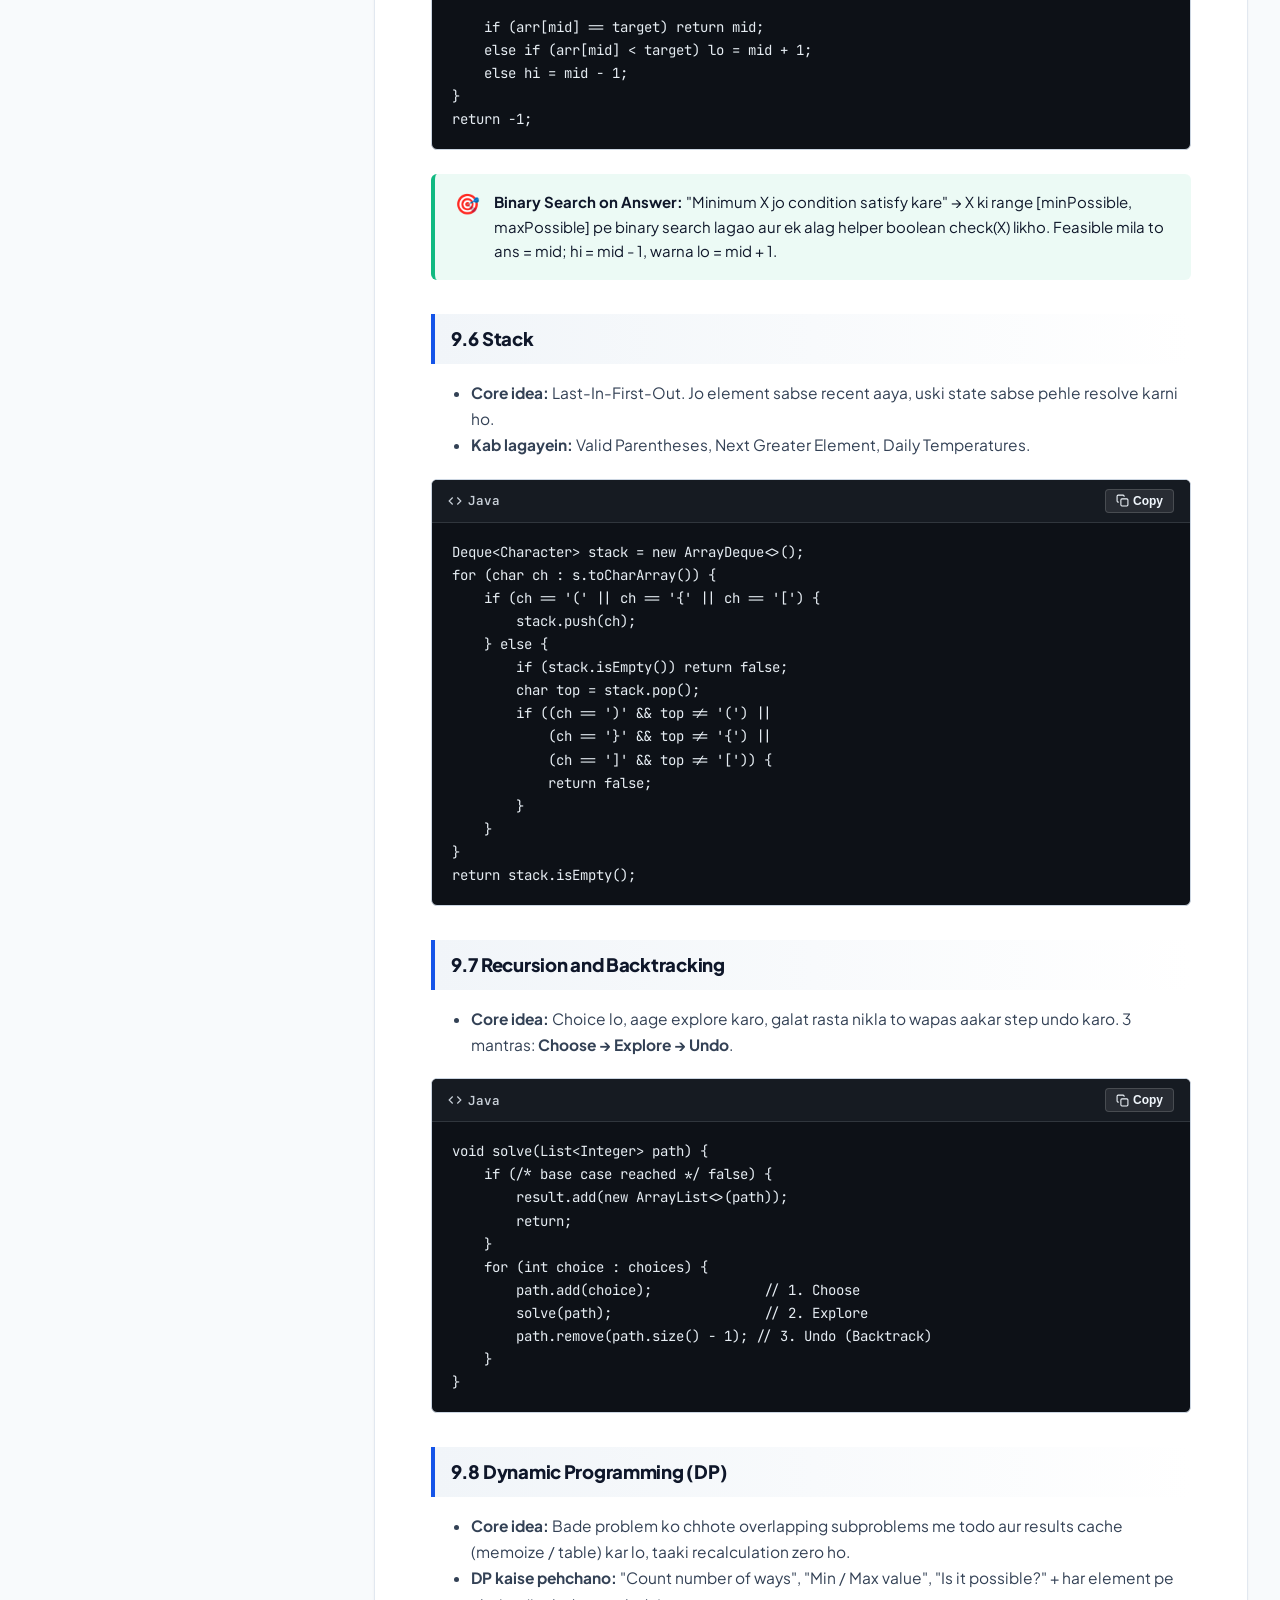
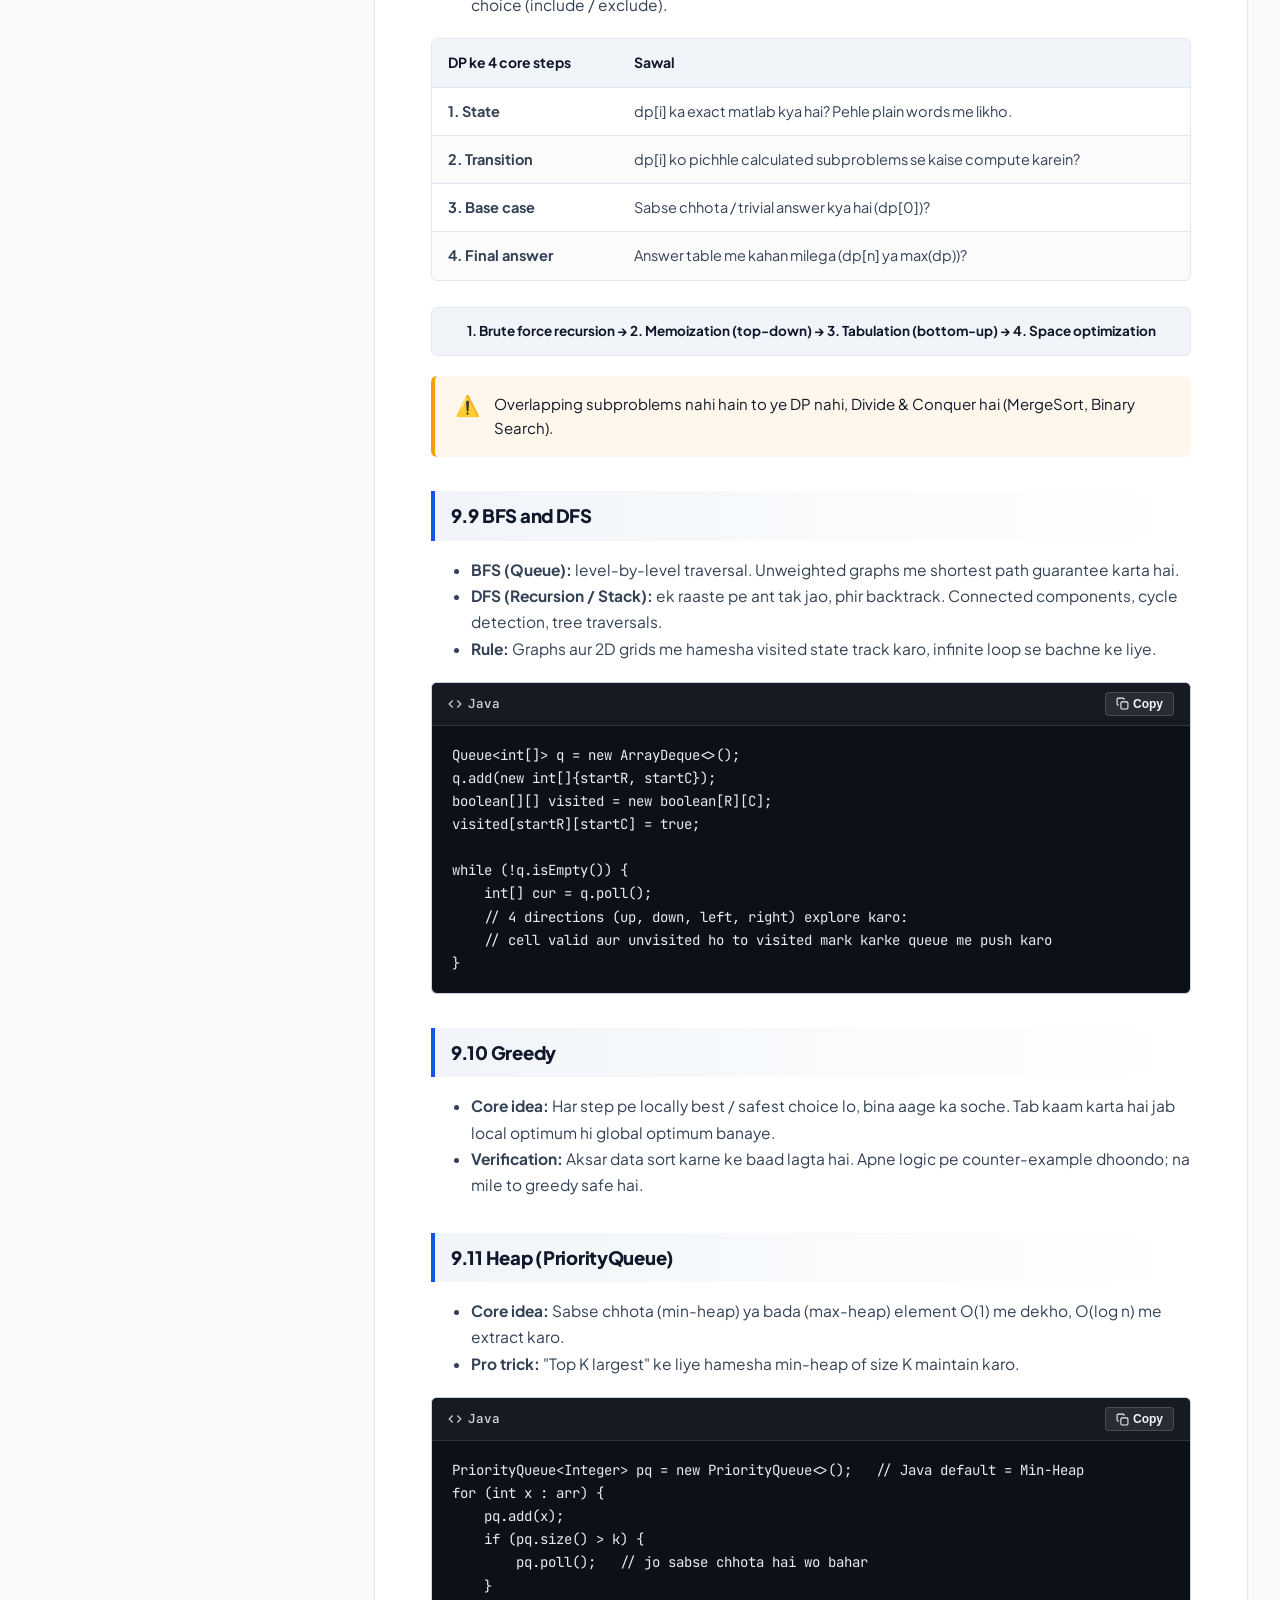
==== commit b946d647: "feat(ui): restore gradient banner cards on all main chapter headings while keeping cover hero card" ====
--- a/dsa-logic.html
+++ b/dsa-logic.html
@@ -642,11 +642,11 @@
         box-shadow: 0 4px 14px var(--blue-glow);
       }
 
-      /* CHAPTER SECTIONS (ACTUAL STUDY CONTENT - CLEAN & FOCUSED) */
+      /* CHAPTER SECTIONS */
       .doc-chapter {
         margin-bottom: 56px;
-        padding-top: 36px;
-        border-top: 1px solid var(--line);
+        padding-top: 24px;
+        border-top: 1px dashed var(--line-strong);
         scroll-margin-top: 90px;
       }
 
@@ -657,45 +657,99 @@
 
       .chapter-header {
         display: flex;
-        align-items: baseline;
-        gap: 14px;
-        margin-bottom: 20px;
+        align-items: center;
+        gap: 16px;
+        margin: 10px 0 24px;
+        padding: 16px 22px;
+        background: linear-gradient(135deg, var(--surface-2) 0%, rgba(21, 84, 232, 0.08) 100%);
+        border: 1px solid var(--line);
+        border-left: 6px solid var(--blue);
+        border-radius: var(--radius);
+        box-shadow: 0 2px 10px rgba(0, 0, 0, 0.03);
+        position: relative;
+        overflow: hidden;
+        transition: transform 0.2s ease, box-shadow 0.2s ease;
+      }
+
+      .chapter-header:hover {
+        transform: translateX(3px);
+        box-shadow: var(--shadow-md);
+      }
+
+      .chapter-header::before {
+        content: "";
+        position: absolute;
+        top: 0;
+        right: 0;
+        bottom: 0;
+        width: 140px;
+        background: radial-gradient(circle at right center, var(--blue-glow) 0%, transparent 75%);
+        opacity: 0.5;
+        pointer-events: none;
+      }
+
+      body.dark-mode .chapter-header {
+        background: linear-gradient(135deg, var(--surface-2) 0%, rgba(59, 130, 246, 0.14) 100%);
+        border-color: rgba(59, 130, 246, 0.22);
+        box-shadow: 0 4px 18px rgba(0, 0, 0, 0.35);
       }
 
       .chapter-num {
         font-family: "JetBrains Mono", monospace;
-        font-size: 14px;
+        font-size: 14.5px;
         font-weight: 800;
-        padding: 4px 11px;
-        border-radius: 4px;
-        background: var(--blue-light);
-        color: var(--blue);
-        border: 1px solid var(--line);
+        padding: 6px 14px;
+        border-radius: 8px;
+        background: linear-gradient(135deg, var(--blue) 0%, #0e3eb8 100%);
+        color: #ffffff;
+        box-shadow: 0 3px 10px var(--blue-glow);
+        letter-spacing: 0.04em;
         flex-shrink: 0;
+        border: none;
+        display: inline-flex;
+        align-items: center;
+        justify-content: center;
+        position: relative;
+        z-index: 1;
+      }
+
+      body.dark-mode .chapter-num {
+        background: linear-gradient(135deg, #3b82f6 0%, #1d4ed8 100%);
+        box-shadow: 0 3px 12px rgba(59, 130, 246, 0.5);
       }
 
       .chapter-title {
-        font-size: 26px;
+        font-size: 24px;
         font-weight: 800;
         color: var(--ink);
         letter-spacing: -0.02em;
         margin: 0;
-        line-height: 1.3;
+        line-height: 1.35;
+        flex: 1;
+        position: relative;
+        z-index: 1;
       }
 
       .section-lead {
         font-size: 16px;
         line-height: 1.75;
         color: var(--ink-secondary);
-        margin: 0 0 20px;
+        margin: 0 0 24px;
       }
 
       .sub-heading {
         font-size: 18.5px;
-        font-weight: 700;
+        font-weight: 800;
         color: var(--ink);
-        margin: 30px 0 14px;
-        letter-spacing: -0.01em;
+        margin: 34px 0 16px;
+        letter-spacing: -0.015em;
+        display: flex;
+        align-items: center;
+        gap: 12px;
+        padding: 9px 16px;
+        background: linear-gradient(90deg, var(--surface-2) 0%, transparent 100%);
+        border-left: 4px solid var(--blue);
+        border-radius: 0 var(--radius-sm) var(--radius-sm) 0;
       }
 
       /* STEP SEQUENCE BAR (Section 2) */
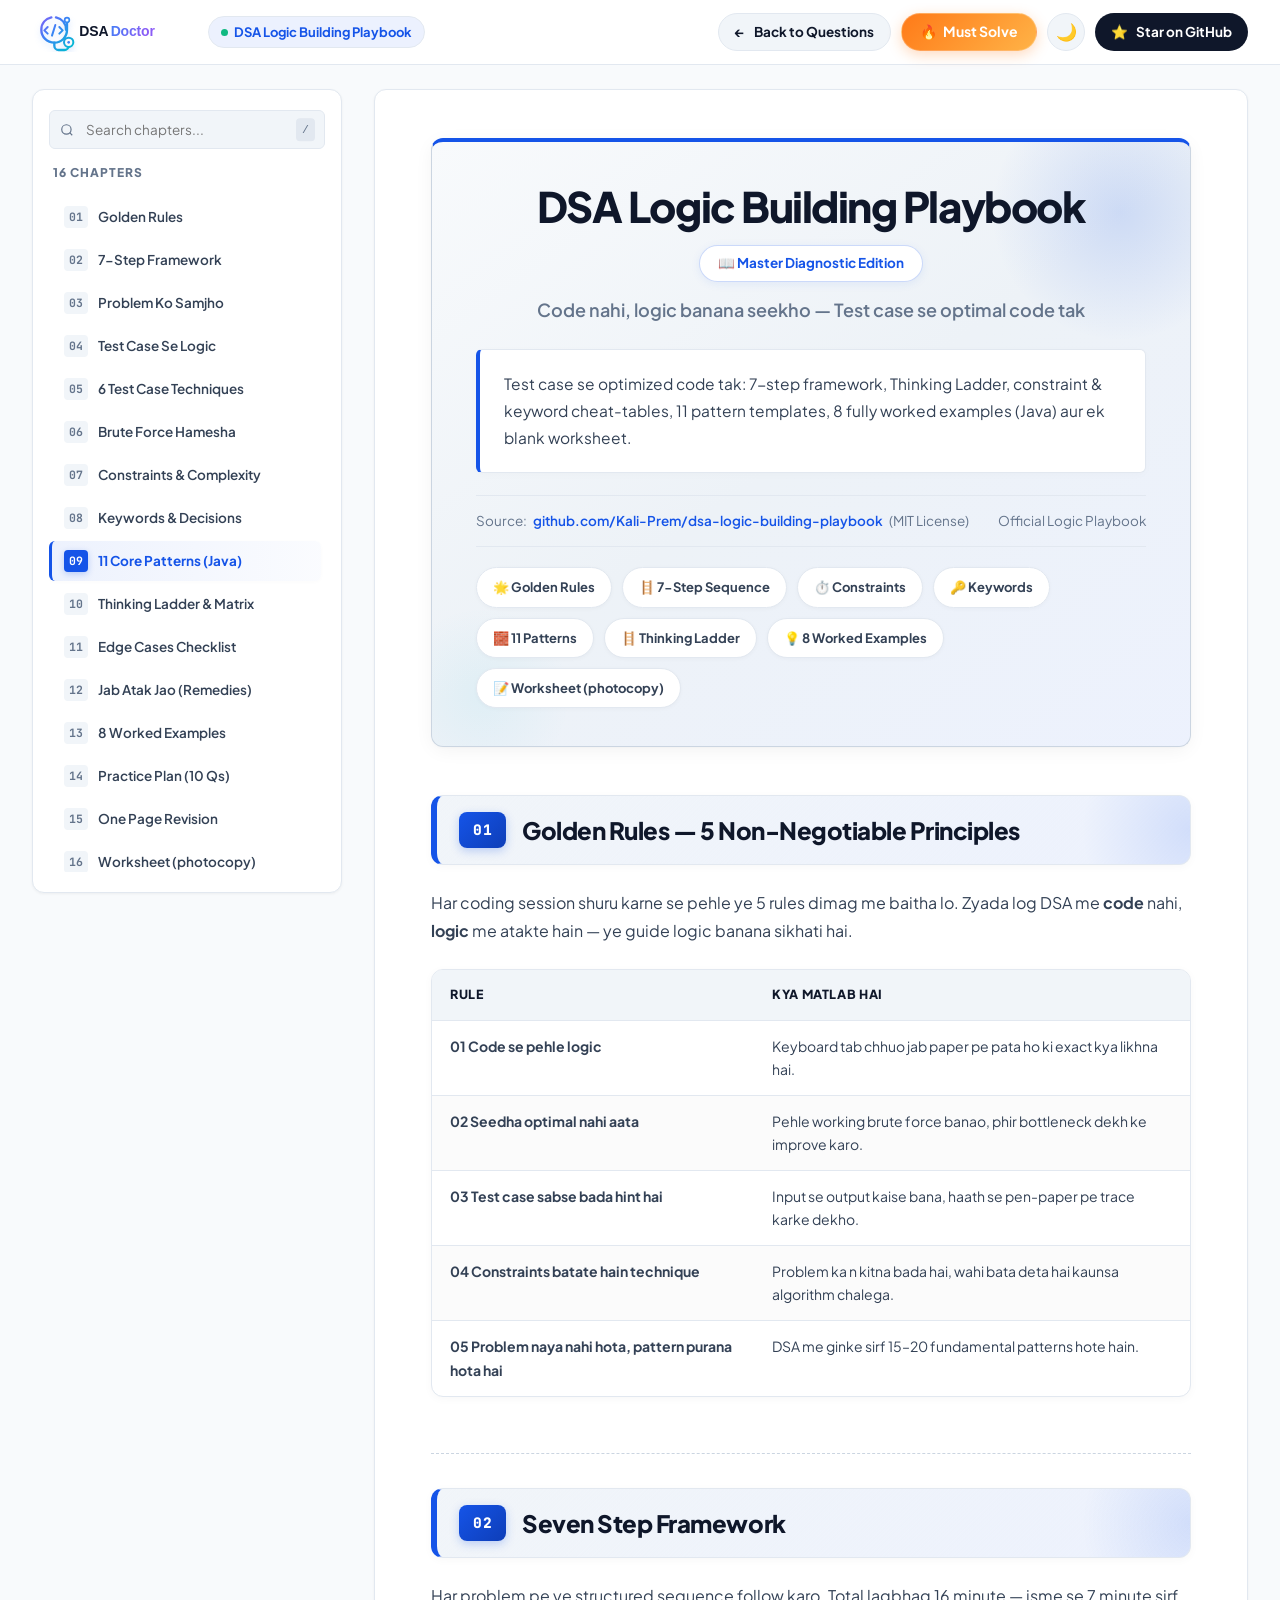
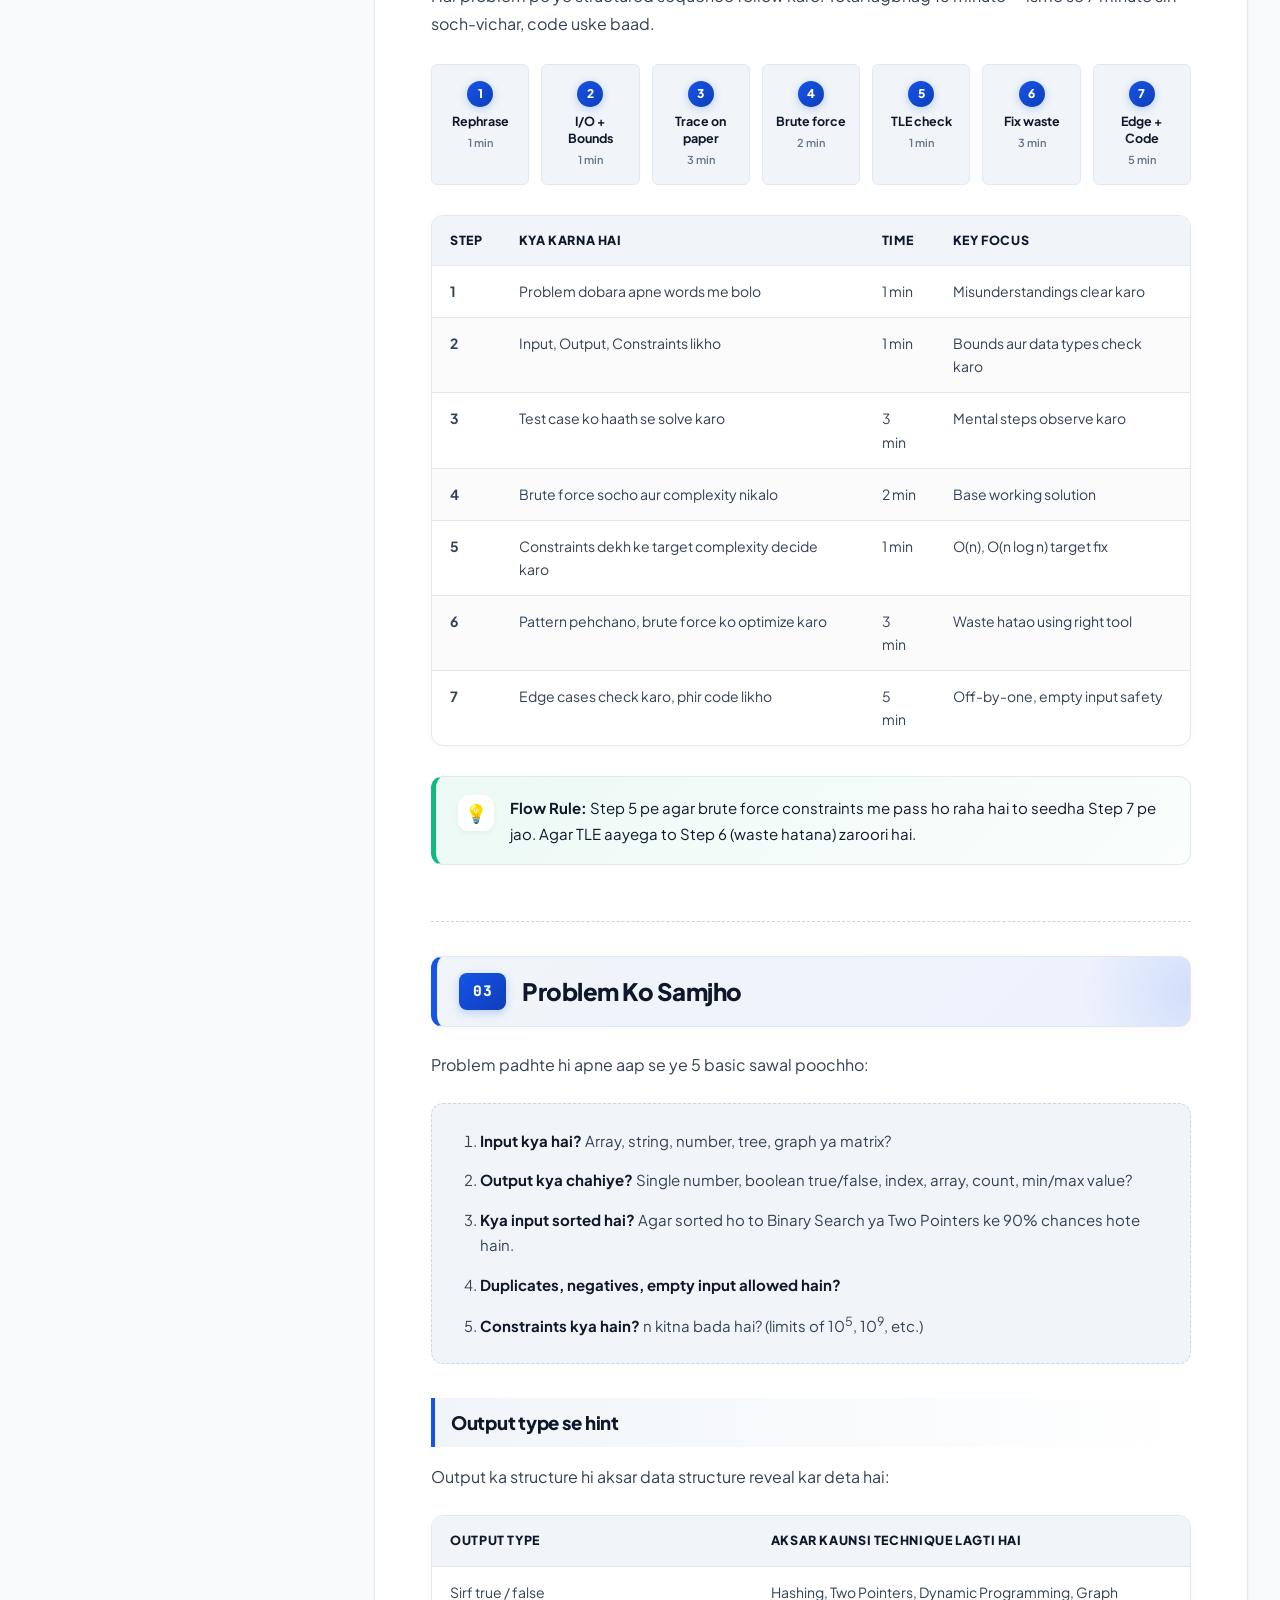
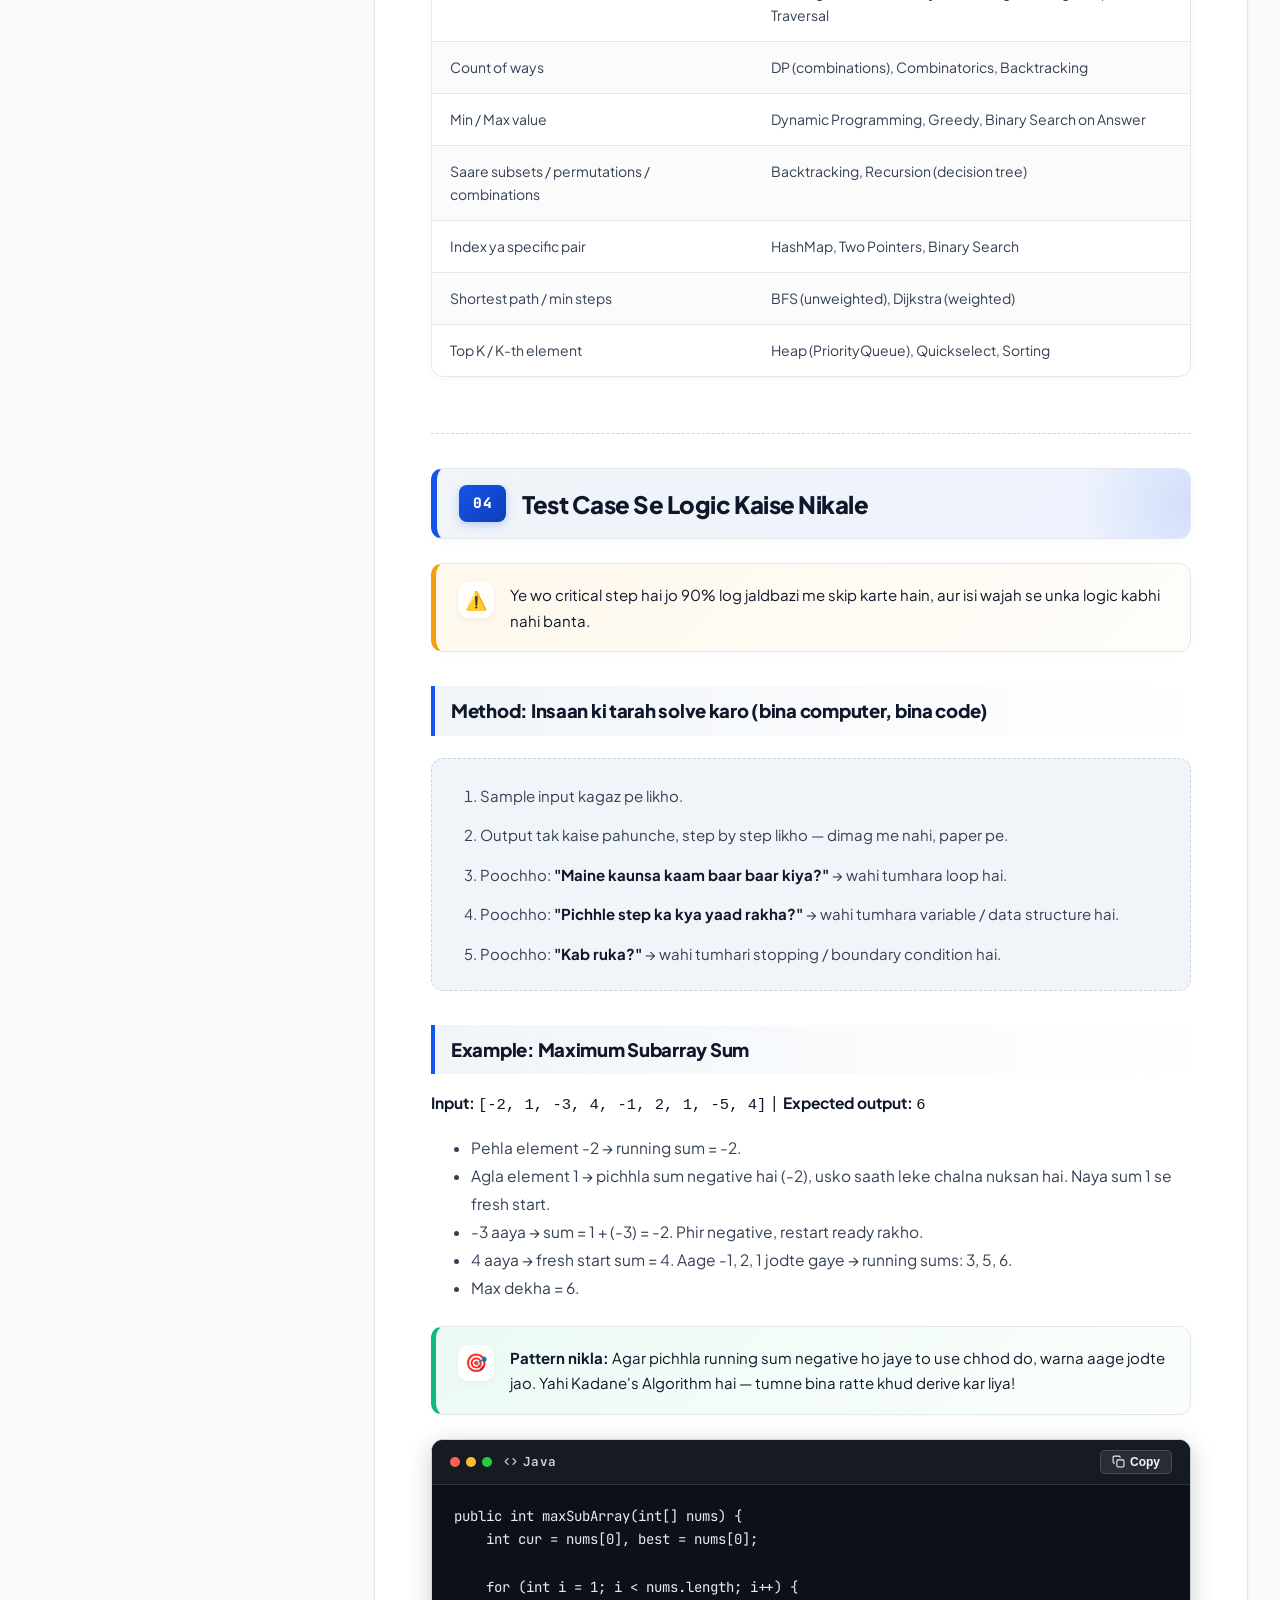
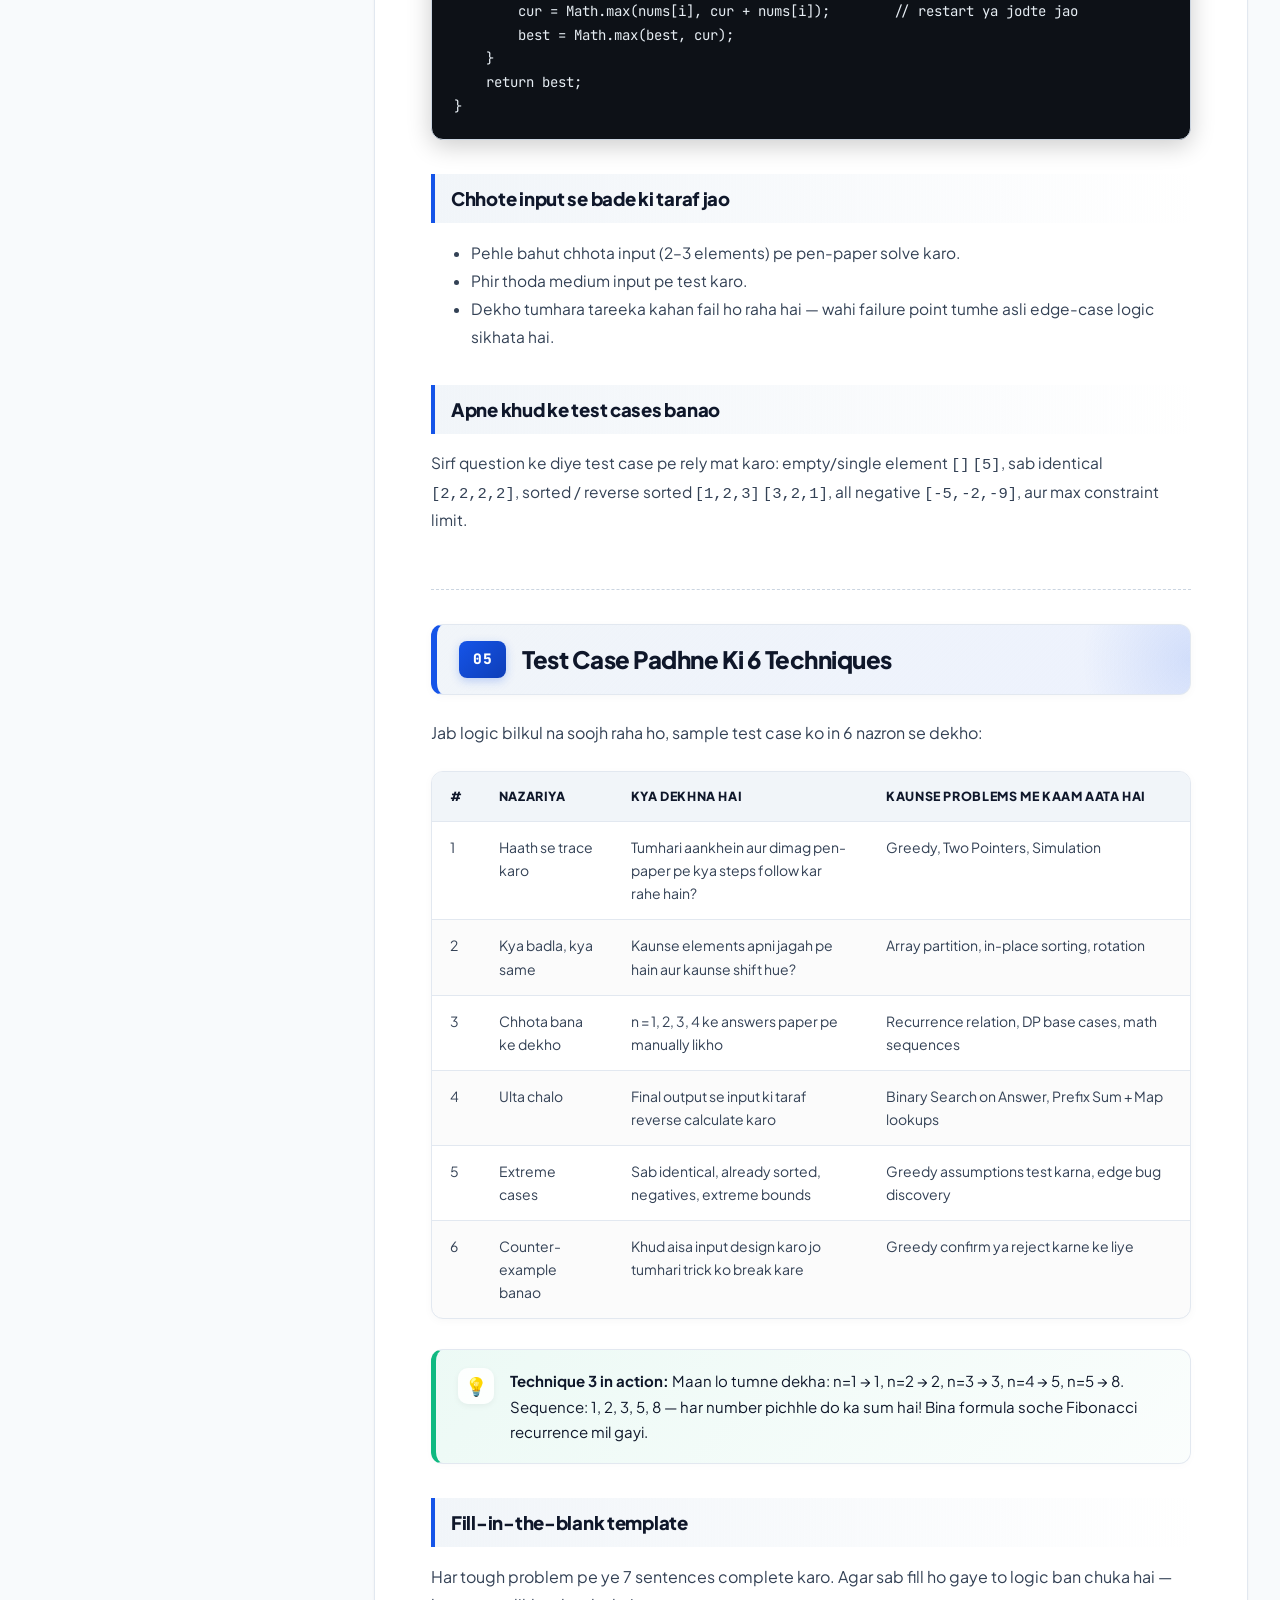
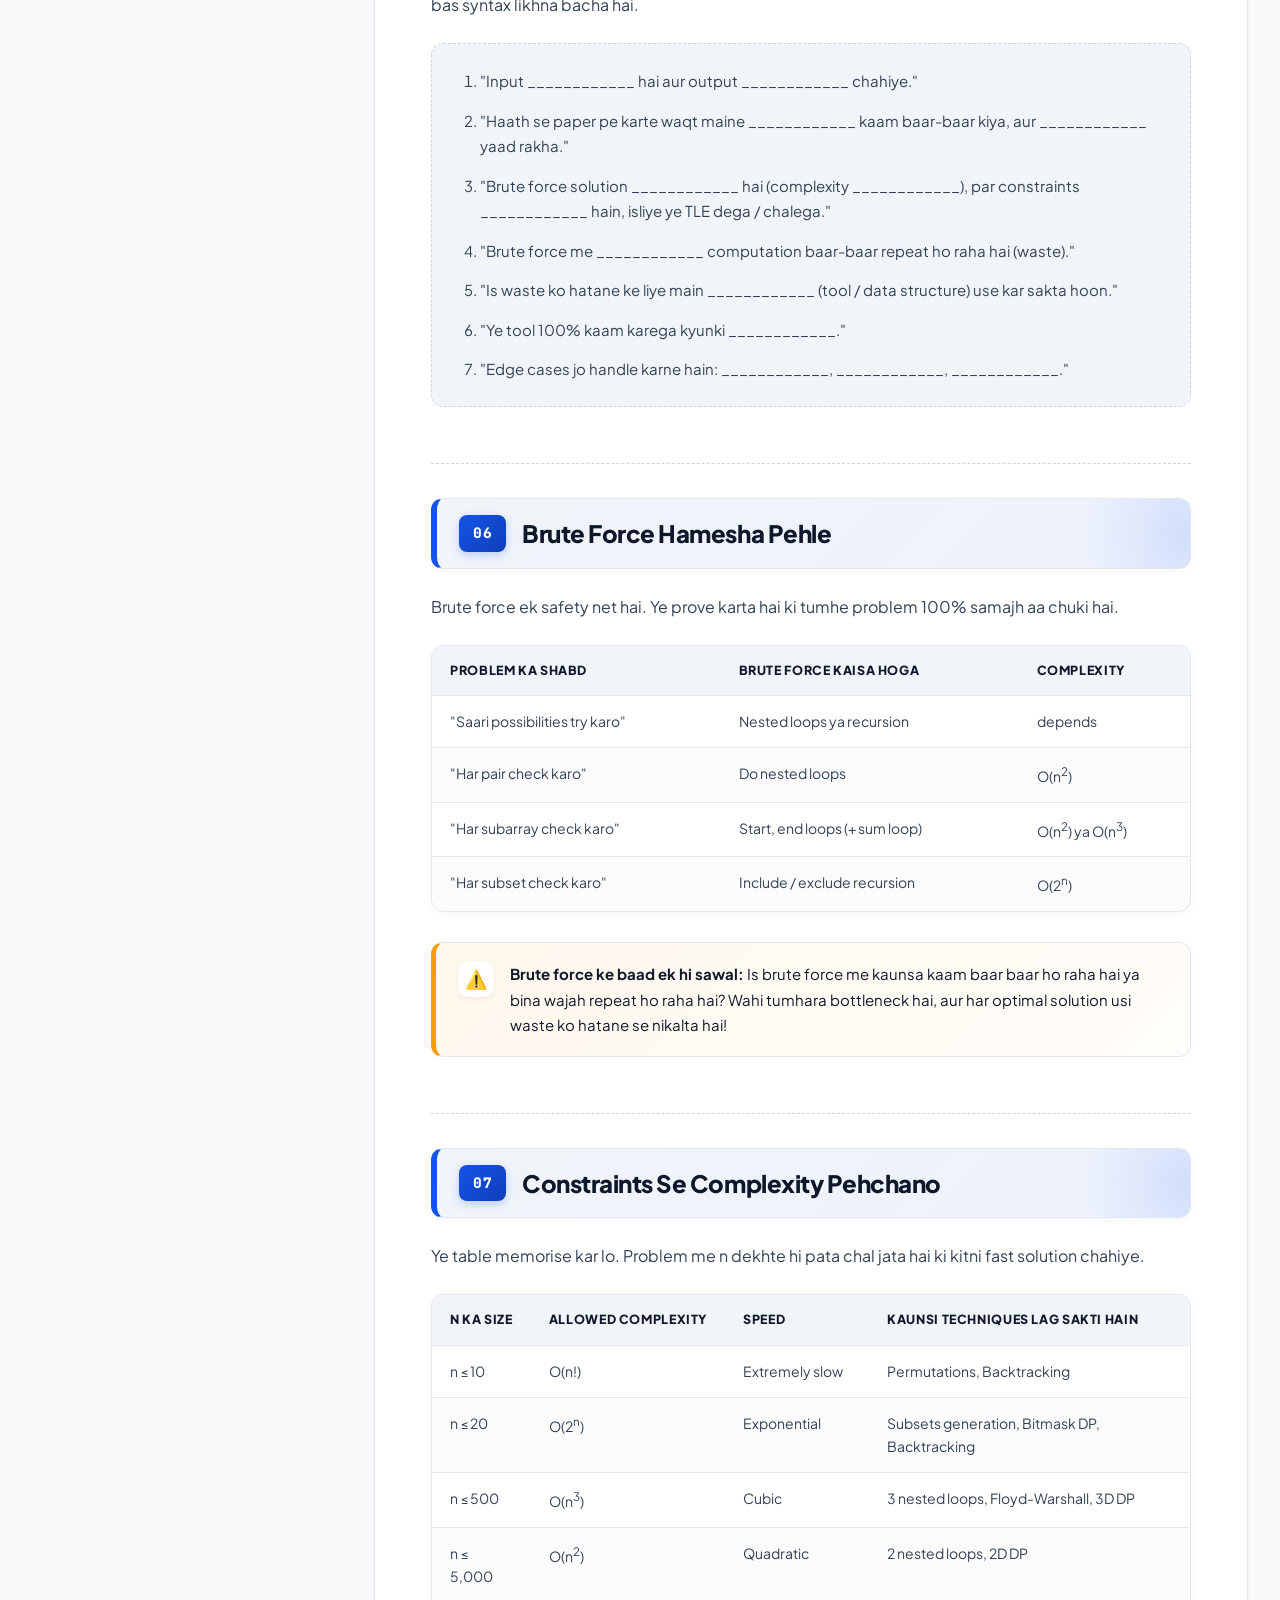
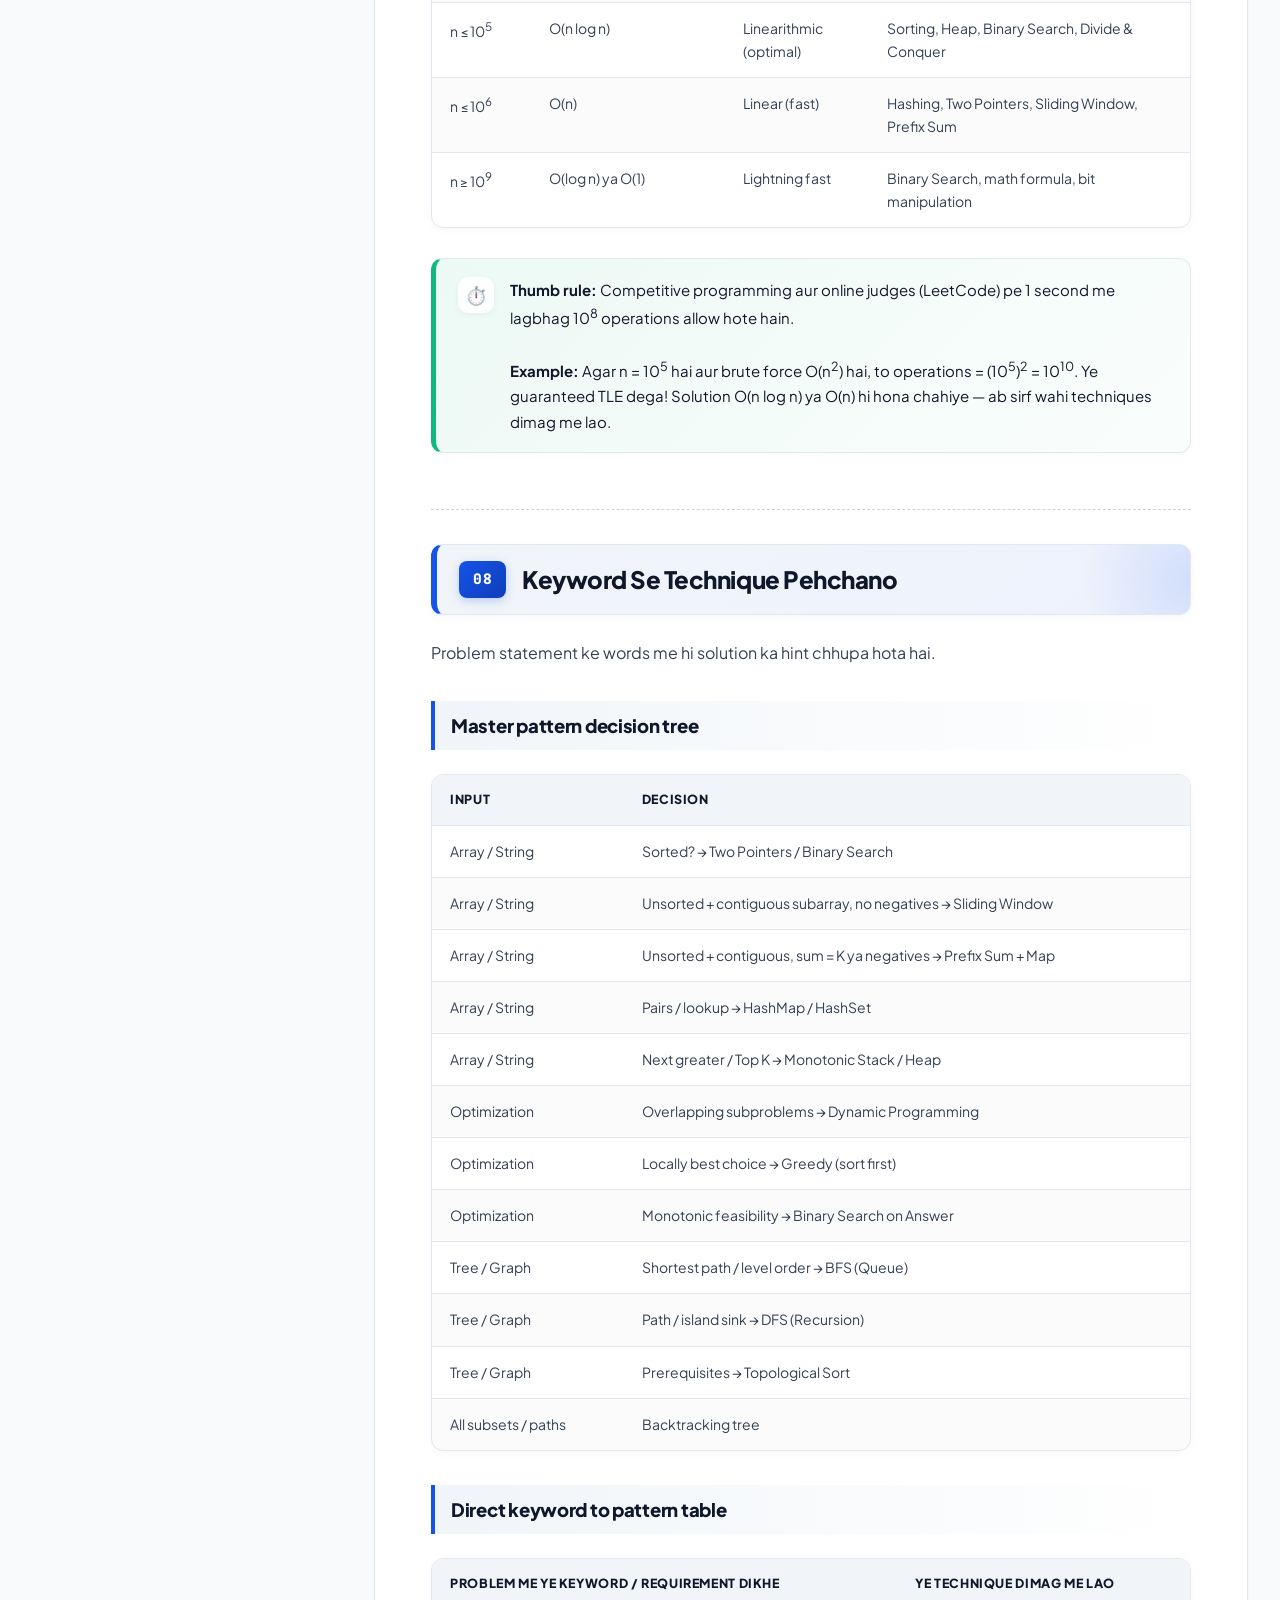
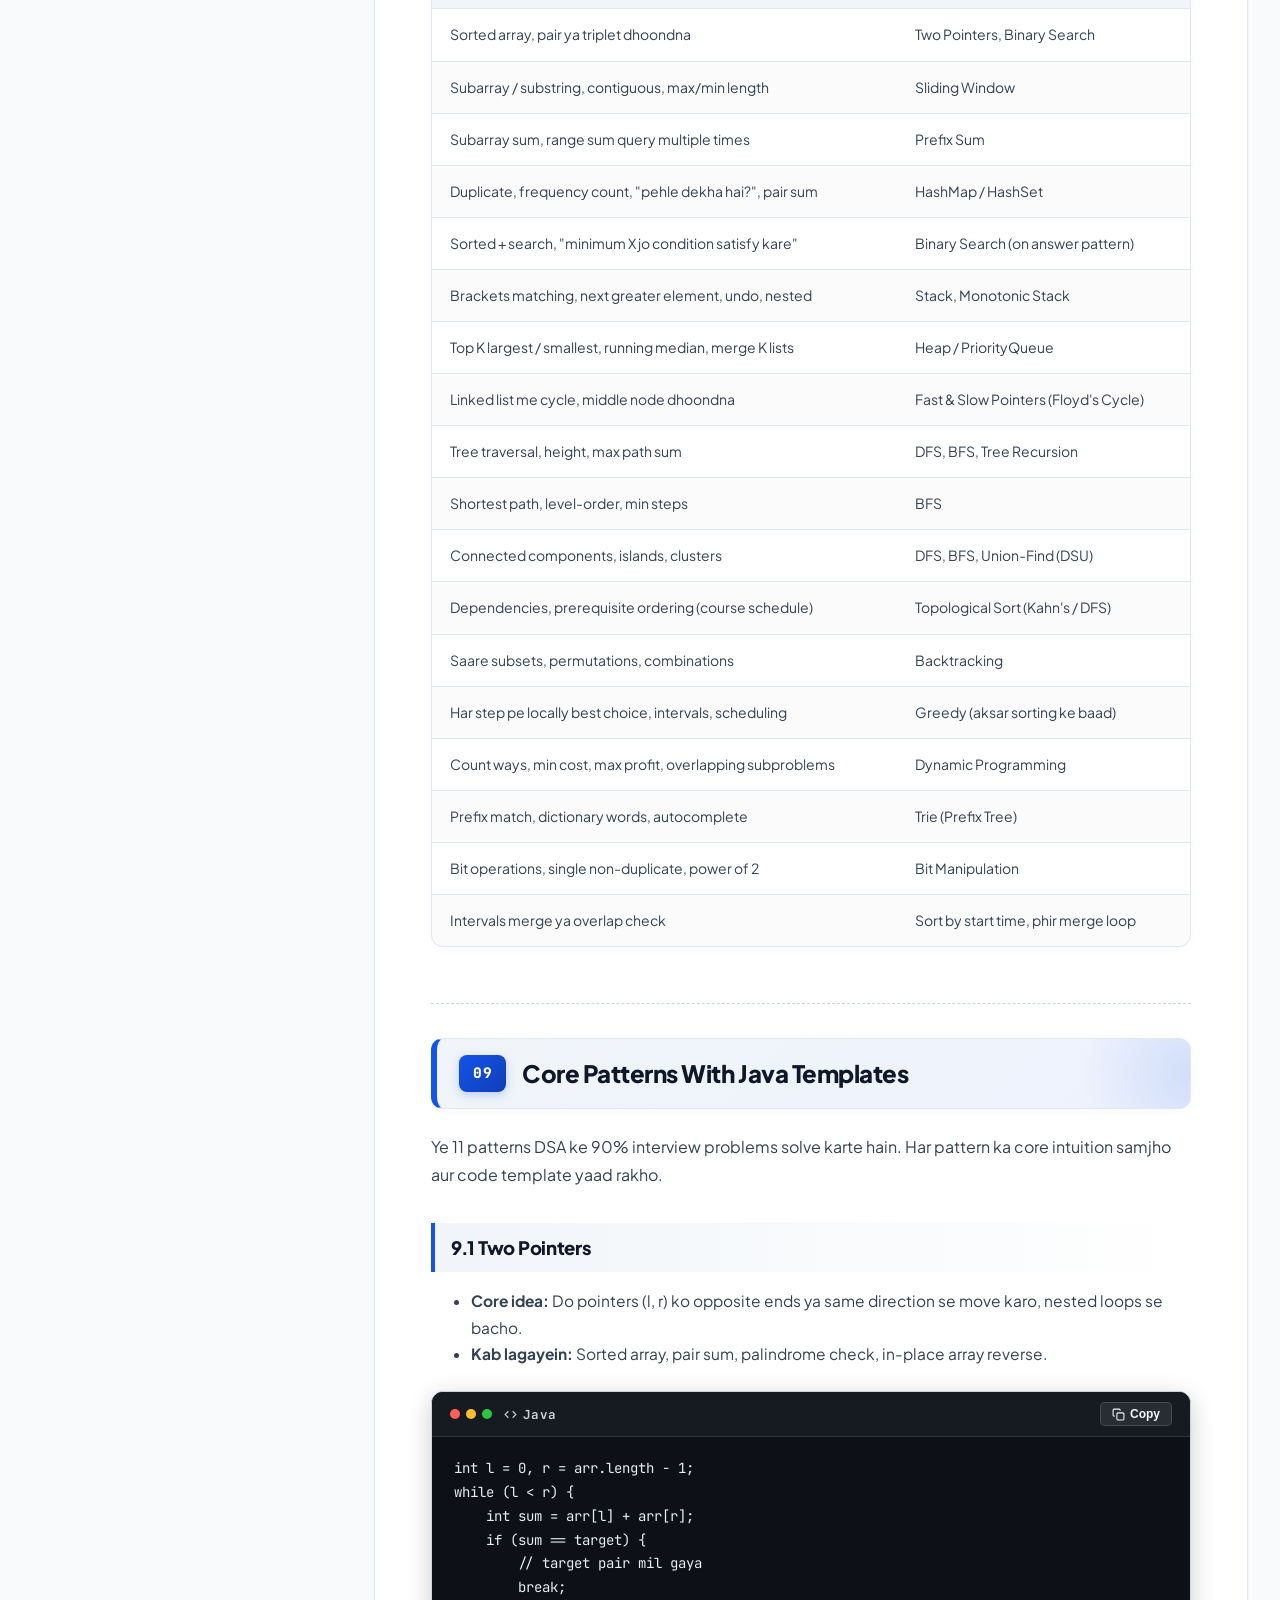
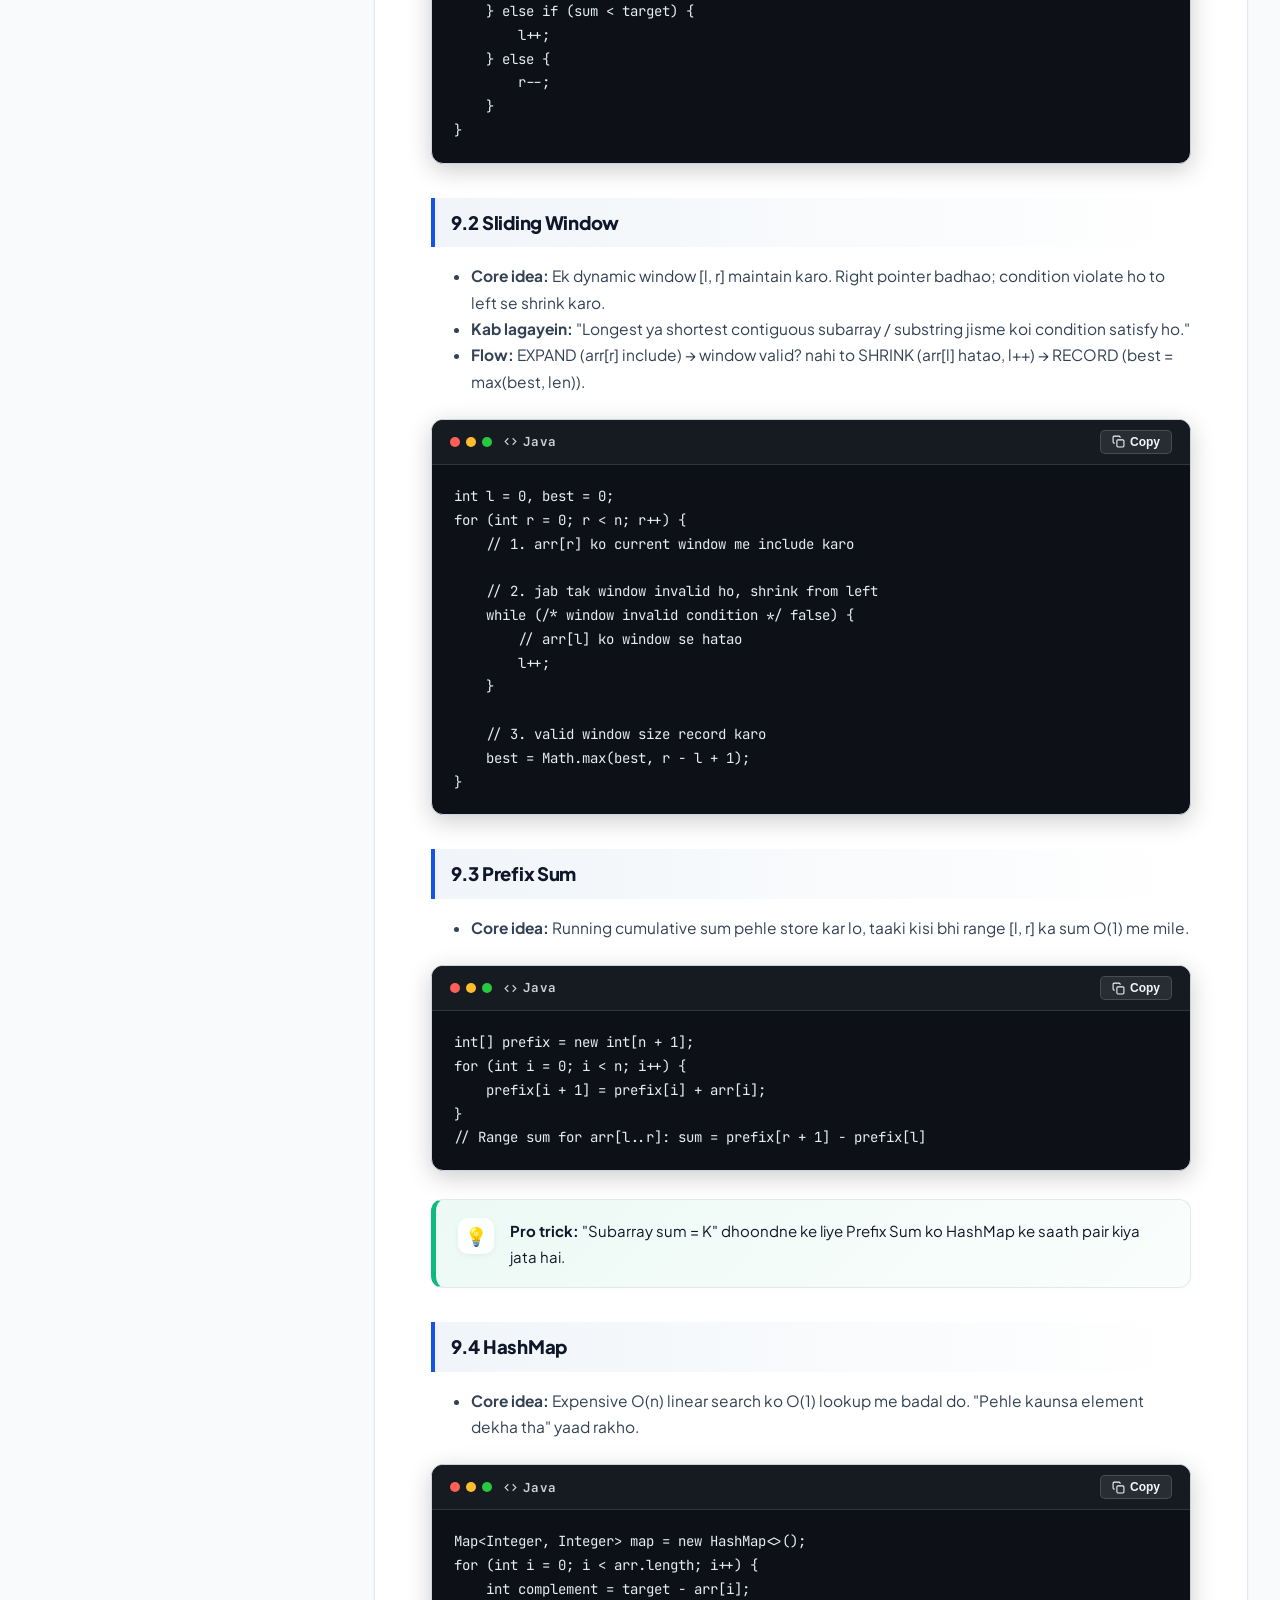
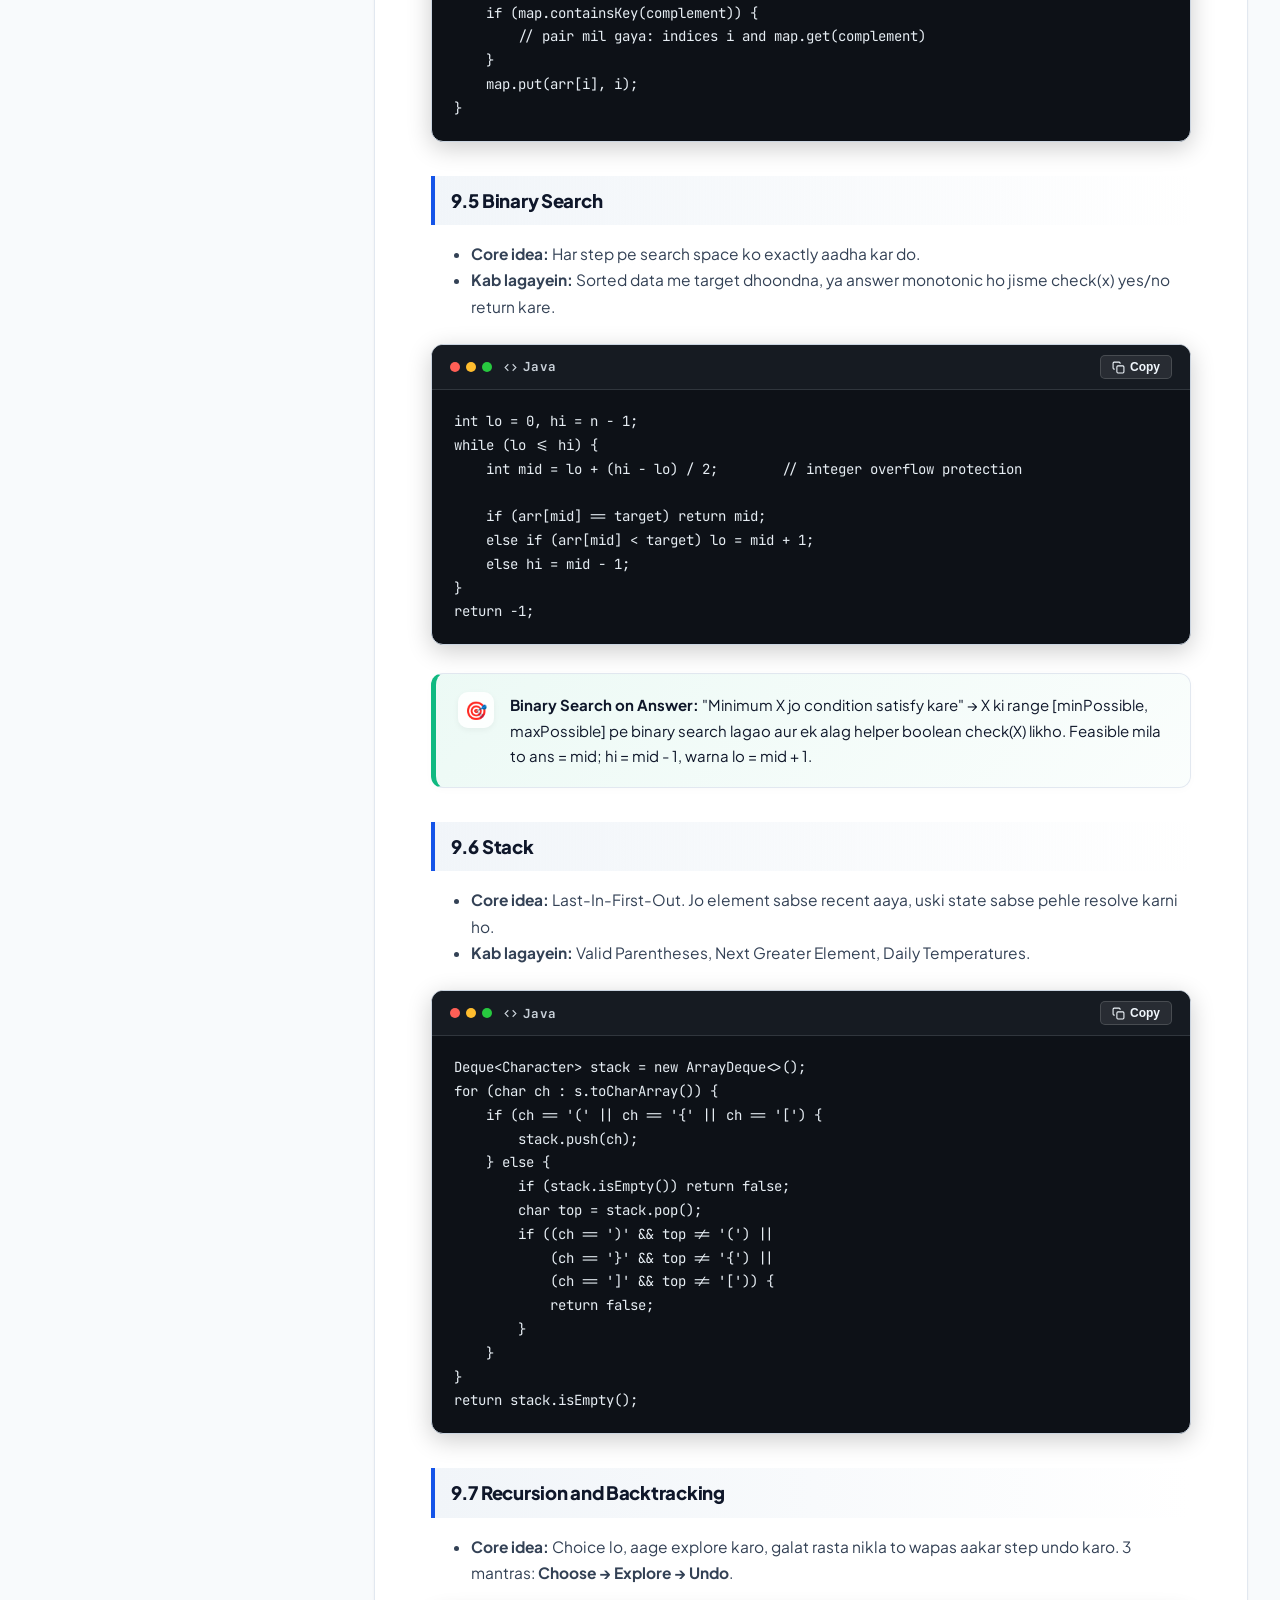
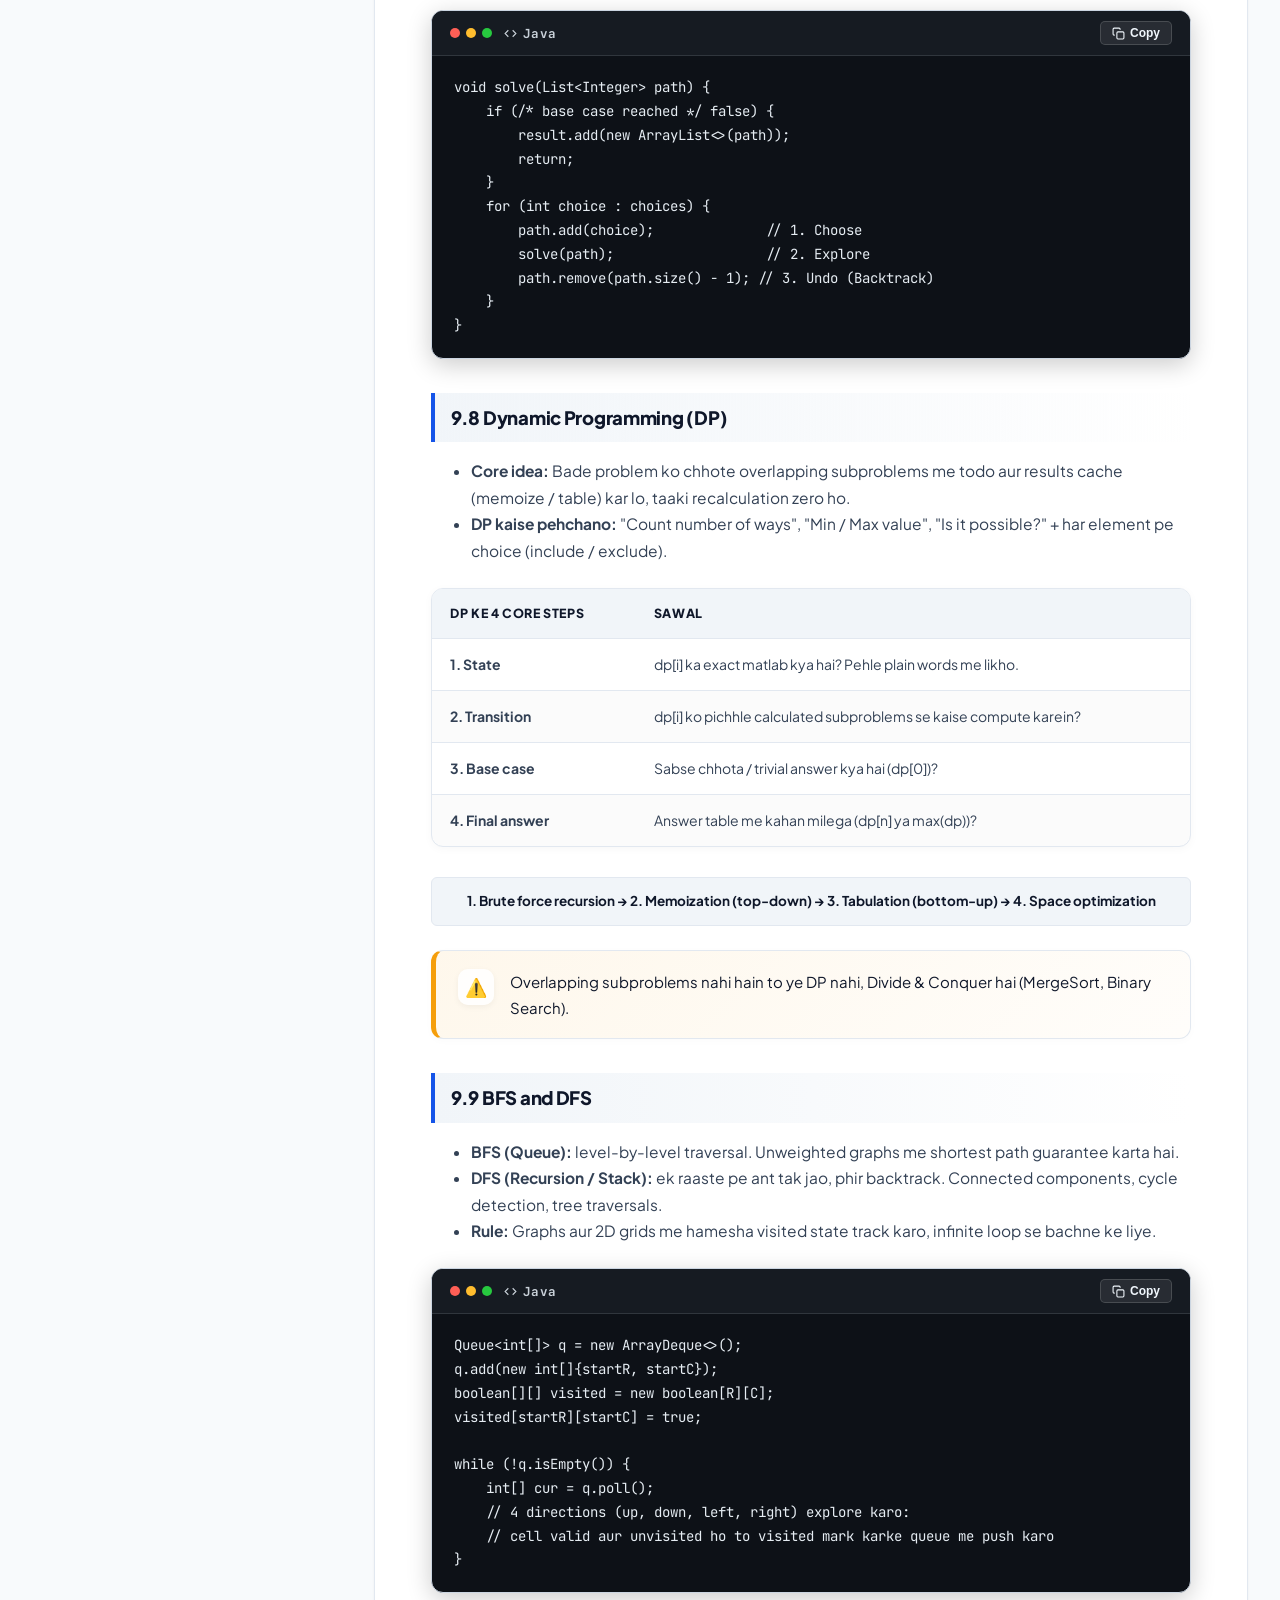
==== commit f8dd138a: "feat(ui): center main title, relocate contents toggle to topbar, and make page fully responsive on a" ====
--- a/dsa-logic.html
+++ b/dsa-logic.html
@@ -425,26 +425,29 @@
         display: flex;
         align-items: center;
         gap: 10px;
-        padding: 8px 12px;
+        padding: 9px 12px;
         border-radius: var(--radius-sm);
         text-decoration: none;
         color: var(--ink-secondary);
         font-size: 13.5px;
         font-weight: 600;
         line-height: 1.4;
-        transition: all 0.15s ease;
+        transition: all 0.2s cubic-bezier(0.4, 0, 0.2, 1);
+        border-left: 3px solid transparent;
       }
 
       .toc-link:hover {
         background: var(--surface-2);
         color: var(--blue);
+        transform: translateX(3px);
       }
 
       .toc-link.active {
-        background: var(--blue-light);
+        background: linear-gradient(90deg, var(--blue-light) 0%, rgba(21, 84, 232, 0.02) 100%);
         color: var(--blue);
         font-weight: 700;
         border-left: 3px solid var(--blue);
+        box-shadow: 0 1px 4px rgba(0, 0, 0, 0.02);
       }
 
       .toc-num {
@@ -460,11 +463,13 @@
         background: var(--surface-2);
         color: var(--muted);
         flex-shrink: 0;
+        transition: all 0.2s ease;
       }
 
       .toc-link.active .toc-num {
         background: var(--blue);
         color: #ffffff;
+        box-shadow: 0 2px 6px var(--blue-glow);
       }
 
       /* =========================================================
@@ -530,41 +535,73 @@
         box-shadow: 0 10px 30px rgba(0, 0, 0, 0.45), inset 0 1px 0 rgba(255, 255, 255, 0.06);
       }
 
+      .doc-cover-header {
+        text-align: center;
+        margin-bottom: 26px;
+        position: relative;
+        z-index: 1;
+      }
+
+      .doc-main-title {
+        font-size: clamp(32px, 4.2vw, 42px);
+        font-weight: 900;
+        letter-spacing: -0.035em;
+        line-height: 1.22;
+        margin: 0 auto 14px;
+        text-align: center;
+        color: var(--ink);
+        position: relative;
+        z-index: 1;
+      }
+
+      .doc-cover-pill-wrap {
+        display: flex;
+        justify-content: center;
+        margin-bottom: 14px;
+        position: relative;
+        z-index: 1;
+      }
+
       .doc-cover-pill {
         display: inline-flex;
         align-items: center;
-        gap: 6px;
-        font-size: 13px;
+        gap: 8px;
+        font-size: 13.5px;
         font-weight: 700;
         color: var(--blue);
         background: var(--surface);
-        padding: 6px 14px;
+        padding: 6px 18px;
         border-radius: var(--radius-pill);
-        margin-bottom: 16px;
-        border: 1px solid var(--line);
-        box-shadow: 0 2px 6px rgba(0, 0, 0, 0.04);
+        margin: 0;
+        border: 1px solid rgba(21, 84, 232, 0.22);
+        box-shadow: 0 2px 10px rgba(21, 84, 232, 0.08);
         position: relative;
         z-index: 1;
-      }
-
-      .doc-main-title {
-        font-size: 38px;
-        font-weight: 900;
-        letter-spacing: -0.035em;
-        line-height: 1.25;
-        margin: 0 0 10px;
-        color: var(--ink);
+        transition: all 0.25s ease;
+      }
+
+      .doc-cover-pill:hover {
+        transform: translateY(-1px);
+        box-shadow: 0 4px 14px rgba(21, 84, 232, 0.16);
+      }
+
+      body.dark-mode .doc-cover-pill {
+        background: rgba(30, 41, 59, 0.85);
+        border-color: rgba(59, 130, 246, 0.35);
+        color: #93c5fd;
+        box-shadow: 0 2px 10px rgba(0, 0, 0, 0.3);
+      }
+
+      .doc-main-subtitle {
+        font-size: 18px;
+        font-weight: 600;
+        color: var(--muted);
+        text-align: center;
+        max-width: 680px;
+        margin: 0 auto;
         position: relative;
         z-index: 1;
-      }
-
-      .doc-main-subtitle {
-        font-size: 18.5px;
-        font-weight: 600;
-        color: var(--muted);
-        margin: 0 0 22px;
-        position: relative;
-        z-index: 1;
+        line-height: 1.5;
       }
 
       .doc-abstract {
@@ -756,54 +793,67 @@
       .step-sequence {
         display: grid;
         grid-template-columns: repeat(7, 1fr);
-        gap: 10px;
-        margin: 22px 0;
+        gap: 12px;
+        margin: 26px 0 30px;
       }
 
       .step-seq-item {
         background: var(--surface-2);
         border: 1px solid var(--line);
         border-radius: var(--radius-sm);
-        padding: 12px 10px;
+        padding: 14px 10px;
         text-align: center;
-        transition: all 0.2s ease;
+        transition: all 0.22s cubic-bezier(0.4, 0, 0.2, 1);
+        position: relative;
+        cursor: default;
+      }
+
+      .step-seq-item:hover {
+        transform: translateY(-3px);
+        border-color: var(--blue);
+        box-shadow: 0 8px 20px var(--blue-glow);
+        background: var(--surface);
       }
 
       .step-seq-num {
-        display: inline-block;
-        width: 22px;
-        height: 22px;
-        line-height: 22px;
+        display: inline-flex;
+        align-items: center;
+        justify-content: center;
+        width: 26px;
+        height: 26px;
         border-radius: 50%;
-        background: var(--blue);
-        color: #fff;
-        font-size: 11.5px;
+        background: linear-gradient(135deg, var(--blue) 0%, #0e3eb8 100%);
+        color: #ffffff;
+        font-size: 12px;
         font-weight: 800;
-        margin-bottom: 5px;
+        margin-bottom: 6px;
+        box-shadow: 0 2px 8px var(--blue-glow);
       }
 
       .step-seq-title {
-        font-size: 12px;
+        font-size: 12.5px;
         font-weight: 700;
         color: var(--ink);
         display: block;
-        line-height: 1.3;
+        line-height: 1.35;
       }
 
       .step-seq-time {
         font-size: 11px;
+        font-weight: 600;
         color: var(--muted);
         display: block;
-        margin-top: 3px;
+        margin-top: 4px;
       }
 
       /* TABLES */
       .doc-table-wrap {
         overflow-x: auto;
-        margin: 20px 0 26px;
+        margin: 24px 0 30px;
         border: 1px solid var(--line);
-        border-radius: var(--radius-sm);
+        border-radius: var(--radius);
         background: var(--surface);
+        box-shadow: 0 2px 10px rgba(0, 0, 0, 0.03);
       }
 
       .doc-table {
@@ -816,20 +866,23 @@
       .doc-table th {
         background: var(--surface-2);
         color: var(--ink);
-        font-weight: 700;
-        padding: 12px 16px;
+        font-weight: 800;
+        text-transform: uppercase;
+        letter-spacing: 0.05em;
+        padding: 14px 18px;
         border-bottom: 1px solid var(--line);
         white-space: nowrap;
-        font-size: 14px;
+        font-size: 12.5px;
       }
 
       .doc-table td {
-        padding: 12px 16px;
+        padding: 14px 18px;
         border-bottom: 1px solid var(--line);
         color: var(--ink-secondary);
         vertical-align: top;
-        line-height: 1.6;
-        font-size: 14.5px;
+        line-height: 1.65;
+        font-size: 14px;
+        transition: background 0.15s ease;
       }
 
       .doc-table tr:last-child td {
@@ -840,25 +893,34 @@
         background: rgba(0, 0, 0, 0.015);
       }
 
+      .doc-table tr:hover td {
+        background: rgba(21, 84, 232, 0.04) !important;
+      }
+
       body.dark-mode .doc-table tr:nth-child(even) td {
-        background: rgba(255, 255, 255, 0.02);
+        background: rgba(255, 255, 255, 0.015);
+      }
+
+      body.dark-mode .doc-table tr:hover td {
+        background: rgba(59, 130, 246, 0.08) !important;
       }
 
       /* CODE BLOCKS */
       .code-block-wrap {
         position: relative;
-        margin: 20px 0 24px;
-        border-radius: var(--radius-sm);
+        margin: 24px 0 28px;
+        border-radius: var(--radius);
         border: 1px solid var(--line-strong);
         overflow: hidden;
         background: #0d1117;
+        box-shadow: 0 6px 24px rgba(0, 0, 0, 0.2);
       }
 
       .code-header {
         display: flex;
         justify-content: space-between;
         align-items: center;
-        padding: 9px 16px;
+        padding: 10px 18px;
         background: #161b22;
         border-bottom: 1px solid #30363d;
         color: #8b949e;
@@ -867,30 +929,56 @@
         font-weight: 600;
       }
 
+      .code-header-left {
+        display: flex;
+        align-items: center;
+        gap: 12px;
+      }
+
+      .window-dots {
+        display: inline-flex;
+        align-items: center;
+        gap: 6px;
+      }
+
+      .window-dots .dot {
+        width: 10px;
+        height: 10px;
+        border-radius: 50%;
+        display: inline-block;
+      }
+
+      .window-dots .dot-red { background: #ff5f56; }
+      .window-dots .dot-yellow { background: #ffbd2e; }
+      .window-dots .dot-green { background: #27c93f; }
+
       .code-header .lang-tag {
         display: flex;
         align-items: center;
         gap: 6px;
         color: #c9d1d9;
+        font-weight: 700;
+        letter-spacing: 0.02em;
       }
 
       .copy-code-btn {
         background: rgba(255, 255, 255, 0.08);
         color: #f0f6fc;
         border: 1px solid rgba(255, 255, 255, 0.15);
-        border-radius: 4px;
-        padding: 4px 10px;
+        border-radius: 5px;
+        padding: 4px 11px;
         font-size: 12px;
         font-weight: 600;
         cursor: pointer;
-        transition: all 0.15s ease;
+        transition: all 0.18s ease;
         display: inline-flex;
         align-items: center;
-        gap: 4px;
+        gap: 5px;
       }
 
       .copy-code-btn:hover {
         background: rgba(255, 255, 255, 0.18);
+        transform: translateY(-1px);
       }
 
       .copy-code-btn.copied {
@@ -901,11 +989,11 @@
 
       pre.code-content {
         margin: 0;
-        padding: 18px 20px;
+        padding: 20px 22px;
         overflow-x: auto;
         font-family: "JetBrains Mono", monospace;
         font-size: 14px;
-        line-height: 1.65;
+        line-height: 1.7;
         color: #e6edf3;
       }
 
@@ -916,74 +1004,91 @@
       /* CALLOUT BOXES */
       .doc-callout {
         display: flex;
-        gap: 14px;
-        padding: 16px 20px;
-        border-radius: var(--radius-sm);
-        margin: 20px 0;
-        border-left: 4px solid var(--blue);
-        background: var(--blue-light);
+        gap: 16px;
+        padding: 18px 22px;
+        border-radius: var(--radius);
+        margin: 24px 0;
+        border: 1px solid var(--line);
+        border-left: 5px solid var(--blue);
+        background: linear-gradient(135deg, var(--blue-light) 0%, rgba(21, 84, 232, 0.02) 100%);
         color: var(--ink);
         font-size: 15px;
-        line-height: 1.65;
+        line-height: 1.7;
+        box-shadow: 0 2px 8px rgba(0, 0, 0, 0.02);
       }
 
       .doc-callout.tip {
         border-left-color: var(--green);
-        background: var(--green-bg);
+        background: linear-gradient(135deg, var(--green-bg) 0%, rgba(16, 185, 129, 0.02) 100%);
       }
 
       .doc-callout.warning {
         border-left-color: var(--amber);
-        background: var(--amber-bg);
+        background: linear-gradient(135deg, var(--amber-bg) 0%, rgba(245, 158, 11, 0.02) 100%);
       }
 
       .callout-icon {
-        font-size: 20px;
+        width: 36px;
+        height: 36px;
+        border-radius: 10px;
+        background: rgba(255, 255, 255, 0.85);
+        box-shadow: 0 2px 6px rgba(0, 0, 0, 0.05);
+        display: flex;
+        align-items: center;
+        justify-content: center;
+        font-size: 18px;
         flex-shrink: 0;
-        line-height: 1.3;
+      }
+
+      body.dark-mode .callout-icon {
+        background: rgba(255, 255, 255, 0.12);
       }
 
       .callout-content {
         flex-grow: 1;
+        align-self: center;
       }
 
       /* INTERACTIVE CHECKLISTS */
       .checklist-group {
         display: flex;
         flex-direction: column;
-        gap: 9px;
-        margin: 20px 0;
+        gap: 10px;
+        margin: 22px 0;
       }
 
       .checklist-item {
         display: flex;
         align-items: flex-start;
-        gap: 12px;
-        padding: 12px 16px;
+        gap: 14px;
+        padding: 14px 18px;
         background: var(--surface-2);
         border: 1px solid var(--line);
         border-radius: var(--radius-sm);
         cursor: pointer;
-        transition: all 0.15s ease;
+        transition: all 0.2s cubic-bezier(0.4, 0, 0.2, 1);
         user-select: none;
       }
 
       .checklist-item:hover {
         border-color: var(--blue);
+        transform: translateX(3px);
+        background: var(--surface);
+        box-shadow: var(--shadow-sm);
       }
 
       .checklist-item input[type="checkbox"] {
         margin-top: 3px;
-        width: 18px;
-        height: 18px;
+        width: 19px;
+        height: 19px;
         cursor: pointer;
-        accent-color: var(--blue);
+        accent-color: var(--green);
         flex-shrink: 0;
       }
 
       .checklist-item.checked {
-        background: var(--blue-light);
-        border-color: var(--blue);
+        background: linear-gradient(90deg, rgba(16, 185, 129, 0.08) 0%, var(--surface-2) 100%);
+        border-color: var(--green);
       }
 
       .checklist-item.checked .checklist-text {
@@ -994,16 +1099,17 @@
       .checklist-text {
         font-size: 14.5px;
         color: var(--ink);
-        line-height: 1.55;
+        line-height: 1.6;
+        font-weight: 500;
       }
 
       /* FILL IN BLANK TEMPLATE (Section 5 & 16) */
       .template-box {
         background: var(--surface-2);
         border: 1px dashed var(--line-strong);
-        border-radius: var(--radius-sm);
-        padding: 22px 26px;
-        margin: 20px 0;
+        border-radius: var(--radius);
+        padding: 24px 28px;
+        margin: 22px 0;
       }
 
       .template-list {
@@ -1171,24 +1277,65 @@
         transform: translateY(-4px) scale(1.08);
       }
 
-      /* MOBILE TOC DRAWER BUTTON */
+      /* MOBILE TOC DRAWER BUTTON (INSIDE TOPBAR) */
       .mobile-toc-toggle {
         display: none;
-        position: fixed;
-        bottom: 28px;
-        left: 20px;
+        align-items: center;
+        gap: 6px;
+        height: 38px;
+        padding: 0 14px;
         background: var(--surface);
         border: 1px solid var(--line);
         color: var(--ink);
-        box-shadow: var(--shadow-md);
-        padding: 10px 18px;
+        box-shadow: var(--shadow-sm);
         border-radius: var(--radius-pill);
         font-size: 13.5px;
         font-weight: 700;
         cursor: pointer;
-        z-index: 99;
+        z-index: 10;
+        transition: all 0.2s ease;
+        flex-shrink: 0;
+      }
+
+      .mobile-toc-toggle:hover {
+        border-color: var(--blue);
+        color: var(--blue);
+        background: var(--blue-light);
+        transform: translateY(-1px);
+        box-shadow: 0 2px 8px rgba(21, 84, 232, 0.12);
+      }
+
+      body.dark-mode .mobile-toc-toggle {
+        background: var(--surface-2);
+        border-color: var(--line);
+        color: var(--ink);
+      }
+
+      body.dark-mode .mobile-toc-toggle:hover {
+        background: rgba(59, 130, 246, 0.15);
+        border-color: var(--blue);
+        color: #93c5fd;
+      }
+
+      .sidebar-close-btn {
+        display: none;
         align-items: center;
-        gap: 8px;
+        justify-content: center;
+        width: 30px;
+        height: 30px;
+        border-radius: 50%;
+        border: 1px solid var(--line);
+        background: var(--surface-2);
+        color: var(--muted);
+        font-size: 13px;
+        cursor: pointer;
+        transition: all 0.2s ease;
+      }
+
+      .sidebar-close-btn:hover {
+        color: var(--ink);
+        border-color: var(--blue);
+        background: var(--surface);
       }
 
       /* FOOTER */
@@ -1422,8 +1569,43 @@
       }
 
       /* =========================================================
-         RESPONSIVE BREAKPOINTS
+         GLOBAL RESPONSIVE SAFEGUARDS (PREVENT ANY OVERFLOW)
          ========================================================= */
+      html, body {
+        max-width: 100vw;
+        overflow-x: hidden;
+      }
+
+      .app-shell {
+        max-width: 100%;
+        overflow-x: hidden;
+      }
+
+      .doc-main, .doc-paper, .doc-chapter {
+        min-width: 0;
+        max-width: 100%;
+      }
+
+      .doc-table-wrap {
+        max-width: 100%;
+        overflow-x: auto;
+        -webkit-overflow-scrolling: touch;
+      }
+
+      pre.code-content {
+        max-width: 100%;
+        overflow-x: auto;
+        -webkit-overflow-scrolling: touch;
+      }
+
+      img, svg {
+        max-width: 100%;
+      }
+
+      /* =========================================================
+         RESPONSIVE BREAKPOINTS (ALL DEVICES FULLY OPTIMIZED)
+         ========================================================= */
+      /* 1. LAPTOPS & DESKTOPS (<= 1200px) */
       @media (max-width: 1200px) {
         .doc-layout {
           padding: 20px 24px;
@@ -1435,8 +1617,12 @@
         .doc-paper {
           padding: 36px 36px;
         }
-      }
-
+        .step-sequence {
+          grid-template-columns: repeat(4, 1fr);
+        }
+      }
+
+      /* 2. TABLETS & SMALL LAPTOPS (<= 900px) - SIDEBAR DRAWER ACTIVE */
       @media (max-width: 900px) {
         .doc-layout {
           padding: 16px;
@@ -1446,12 +1632,12 @@
           left: -330px;
           top: 0;
           bottom: 0;
-          width: 290px;
+          width: 300px;
           max-height: 100vh;
           z-index: 500;
           transition: left 0.25s cubic-bezier(0.4, 0, 0.2, 1);
           border-radius: 0;
-          box-shadow: 0 10px 40px rgba(0, 0, 0, 0.3);
+          box-shadow: 0 10px 40px rgba(0, 0, 0, 0.35);
         }
         .doc-sidebar.open {
           left: 0;
@@ -1459,46 +1645,202 @@
         .mobile-toc-toggle {
           display: inline-flex;
         }
+        .sidebar-close-btn {
+          display: flex;
+        }
+        .brand-badge {
+          display: none;
+        }
         .step-sequence {
           grid-template-columns: repeat(4, 1fr);
         }
         .doc-paper {
-          padding: 28px 20px;
+          padding: 28px 24px;
         }
         .doc-cover {
           padding: 28px 24px;
         }
         .doc-main-title {
-          font-size: 28px;
+          font-size: 30px;
         }
         .footer-grid {
           grid-template-columns: repeat(2, 1fr);
-        }
-      }
-
+          gap: 28px;
+        }
+      }
+
+      /* 3. SMALL TABLETS & LANDSCAPE PHONES (<= 720px) */
+      @media (max-width: 720px) {
+        .step-sequence {
+          grid-template-columns: repeat(3, 1fr);
+          gap: 10px;
+        }
+        .doc-paper {
+          padding: 24px 18px;
+        }
+        .doc-cover {
+          padding: 24px 18px;
+        }
+      }
+
+      /* 4. STANDARD SMARTPHONES (<= 600px) */
       @media (max-width: 600px) {
         .topbar-inner {
-          padding: 12px 16px;
+          padding: 10px 14px;
+          gap: 8px;
+        }
+        .brand {
+          gap: 8px;
+        }
+        .brand-mark {
+          width: 118px;
+          height: 32px;
+        }
+        .mobile-toc-toggle {
+          height: 34px;
+          padding: 0 10px;
+          font-size: 12.5px;
+          gap: 5px;
+        }
+        .topbar-actions {
+          gap: 6px;
+        }
+        .btn-nav, .btn-must-solve {
+          height: 34px;
+          padding: 0 10px;
+          font-size: 12.5px;
+        }
+        .btn-github {
+          display: none;
+        }
+        .theme-toggle {
+          width: 34px;
+          height: 34px;
+          font-size: 15px;
         }
         .step-sequence {
           grid-template-columns: repeat(2, 1fr);
+          gap: 10px;
+        }
+        .step-seq-item {
+          padding: 10px 8px;
+        }
+        .step-seq-num {
+          width: 24px;
+          height: 24px;
+          font-size: 12px;
+        }
+        .step-seq-title {
+          font-size: 12px;
+        }
+        .step-seq-time {
+          font-size: 10.5px;
         }
         .doc-cover {
-          padding: 22px 16px;
+          padding: 20px 14px;
           border-radius: 12px;
+          margin-bottom: 32px;
+        }
+        .doc-cover-header {
+          margin-bottom: 18px;
         }
         .doc-main-title {
           font-size: 24px;
+          line-height: 1.25;
+          margin-bottom: 10px;
+        }
+        .doc-cover-pill {
+          font-size: 12px;
+          padding: 5px 14px;
         }
         .doc-main-subtitle {
-          font-size: 15px;
+          font-size: 14.5px;
+          line-height: 1.5;
         }
         .doc-abstract {
           padding: 14px 16px;
+          font-size: 14px;
+          line-height: 1.65;
+        }
+        .doc-meta-row {
+          font-size: 12px;
+          gap: 8px;
+          padding: 10px 0;
+        }
+        .doc-meta-badge {
+          word-break: break-all;
+        }
+        .quick-btn {
+          padding: 6px 12px;
+          font-size: 12px;
+        }
+        .chapter-header {
+          padding: 14px 14px;
+          gap: 12px;
+          margin: 8px 0 18px;
+        }
+        .chapter-num {
+          font-size: 13px;
+          padding: 5px 10px;
+        }
+        .chapter-title {
+          font-size: 19px;
+          line-height: 1.35;
+        }
+        .sub-heading {
+          font-size: 16px;
+          padding: 7px 12px;
+          margin: 24px 0 12px;
+        }
+        .section-lead {
           font-size: 14.5px;
+          line-height: 1.65;
+          margin-bottom: 18px;
+        }
+        .doc-callout {
+          padding: 14px 16px;
+          gap: 12px;
+          font-size: 14px;
+        }
+        .callout-icon {
+          width: 30px;
+          height: 30px;
+          font-size: 15px;
+        }
+        .code-header {
+          padding: 8px 12px;
+          font-size: 11.5px;
+        }
+        pre.code-content {
+          padding: 14px 14px;
+          font-size: 12.5px;
+          line-height: 1.6;
+        }
+        .doc-table th, .doc-table td {
+          padding: 10px 12px;
+          font-size: 13px;
+        }
+        .checklist-item {
+          padding: 12px 14px;
+          gap: 10px;
+        }
+        .checklist-text {
+          font-size: 13.5px;
+        }
+        .template-box {
+          padding: 16px 18px;
+        }
+        .worksheet-card {
+          padding: 18px 14px;
         }
         .worksheet-header {
           grid-template-columns: 1fr;
+          gap: 12px;
+        }
+        .ws-brand-header {
+          flex-direction: column;
+          align-items: flex-start;
+          gap: 8px;
         }
         .btn-text-full {
           display: none;
@@ -1511,9 +1853,137 @@
         }
         .footer-grid {
           grid-template-columns: 1fr;
+          gap: 24px;
+        }
+        .footer-top-row {
+          flex-direction: column;
+          gap: 20px;
+        }
+        .footer-bottom-row {
+          flex-direction: column;
+          align-items: flex-start;
+          gap: 12px;
         }
         .doc-paper {
-          padding: 20px 14px;
+          padding: 18px 12px;
+          border-radius: 12px;
+        }
+        #backToTopBtn {
+          bottom: 18px;
+          right: 16px;
+          width: 40px;
+          height: 40px;
+          font-size: 16px;
+        }
+      }
+
+      /* 5. COMPACT SMARTPHONES (<= 480px) */
+      @media (max-width: 480px) {
+        .topbar-inner {
+          padding: 8px 10px;
+          gap: 6px;
+        }
+        .brand {
+          gap: 6px;
+        }
+        .brand-mark {
+          width: 98px;
+          height: 28px;
+        }
+        .mobile-toc-toggle {
+          height: 32px;
+          padding: 0 8px;
+          font-size: 12px;
+          gap: 4px;
+        }
+        .btn-nav {
+          height: 32px;
+          padding: 0 8px;
+          font-size: 12px;
+        }
+        .btn-must-solve .btn-text-mobile {
+          display: none;
+        }
+        .btn-must-solve {
+          height: 32px;
+          padding: 0 8px;
+          font-size: 13px;
+        }
+        .theme-toggle {
+          width: 32px;
+          height: 32px;
+          font-size: 14px;
+        }
+        .chapter-title {
+          font-size: 18px;
+        }
+        .doc-main-title {
+          font-size: 22px;
+        }
+        .doc-paper {
+          padding: 16px 10px;
+        }
+      }
+
+      /* 6. ULTRA-COMPACT SMARTPHONES (<= 360px) */
+      @media (max-width: 360px) {
+        .topbar-inner {
+          padding: 6px 8px;
+          gap: 4px;
+        }
+        .brand-mark {
+          width: 92px;
+          height: 24px;
+        }
+        .mobile-toc-toggle {
+          height: 32px;
+          padding: 0 8px;
+          font-size: 11.5px;
+        }
+        .btn-nav {
+          height: 32px;
+          padding: 0 8px;
+        }
+        .btn-nav .btn-text-mobile {
+          display: none;
+        }
+        .btn-must-solve {
+          height: 32px;
+          padding: 0 8px;
+        }
+        .theme-toggle {
+          width: 32px;
+          height: 32px;
+          font-size: 14px;
+        }
+        .step-sequence {
+          grid-template-columns: 1fr;
+          gap: 8px;
+        }
+        .doc-paper {
+          padding: 14px 8px;
+          border-radius: 8px;
+        }
+        .doc-cover {
+          padding: 16px 10px;
+          border-radius: 8px;
+        }
+        .doc-main-title {
+          font-size: 20px;
+        }
+        .doc-main-subtitle {
+          font-size: 13px;
+        }
+        .chapter-header {
+          padding: 10px 10px;
+          gap: 8px;
+        }
+        .chapter-num {
+          font-size: 12px;
+          padding: 4px 8px;
+        }
+        .chapter-title {
+          font-size: 16.5px;
         }
       }
 
@@ -1752,6 +2222,10 @@
       <header class="topbar">
         <div class="topbar-inner">
           <div class="brand">
+            <button class="mobile-toc-toggle" id="mobileTocToggle" type="button" aria-label="Toggle Table of Contents" title="Table of Contents">
+              <span class="mobile-toc-icon">📑</span>
+              <span class="mobile-toc-text">Contents</span>
+            </button>
             <a class="brand-mark" href="index.html" aria-label="DSA Doctor home">
               <img src="assets/dsa-doctor-logo.svg" alt="DSA Doctor" />
             </a>
@@ -1808,6 +2282,7 @@
 
           <div class="sidebar-header">
             <span class="sidebar-title">16 Chapters</span>
+            <button class="sidebar-close-btn" id="sidebarCloseBtn" type="button" aria-label="Close chapter menu" title="Close menu">✕</button>
           </div>
 
           <nav class="toc-nav" id="tocNav">
@@ -1900,9 +2375,13 @@
           <article class="doc-paper">
             <!-- COVER CARD -->
             <header class="doc-cover">
-              <span class="doc-cover-pill">📖 Master Diagnostic Edition</span>
-              <h1 class="doc-main-title">DSA Logic Building Playbook</h1>
-              <p class="doc-main-subtitle">Code nahi, logic banana seekho — Test case se optimal code tak</p>
+              <div class="doc-cover-header">
+                <h1 class="doc-main-title">DSA Logic Building Playbook</h1>
+                <div class="doc-cover-pill-wrap">
+                  <span class="doc-cover-pill">📖 Master Diagnostic Edition</span>
+                </div>
+                <p class="doc-main-subtitle">Code nahi, logic banana seekho — Test case se optimal code tak</p>
+              </div>
               
               <div class="doc-abstract">
                 Test case se optimized code tak: 7-step framework, Thinking Ladder, constraint &amp; keyword cheat-tables, 11 pattern templates, 8 fully worked examples (Java) aur ek blank worksheet.
@@ -2080,10 +2559,17 @@
   <div class="callout-content"><strong>Pattern nikla:</strong> Agar pichhla running sum negative ho jaye to use chhod do, warna aage jodte jao. Yahi Kadane's Algorithm hai — tumne bina ratte khud derive kar liya!</div>
 </div><div class="code-block-wrap">
   <div class="code-header">
-    <span class="lang-tag">
-      <svg width="14" height="14" viewBox="0 0 24 24" fill="none" stroke="currentColor" stroke-width="2"><polyline points="16 18 22 12 16 6"></polyline><polyline points="8 6 2 12 8 18"></polyline></svg>
-      Java
-    </span>
+    <div class="code-header-left">
+      <div class="window-dots" aria-hidden="true">
+        <span class="dot dot-red"></span>
+        <span class="dot dot-yellow"></span>
+        <span class="dot dot-green"></span>
+      </div>
+      <span class="lang-tag">
+        <svg width="13" height="13" viewBox="0 0 24 24" fill="none" stroke="currentColor" stroke-width="2"><polyline points="16 18 22 12 16 6"></polyline><polyline points="8 6 2 12 8 18"></polyline></svg>
+        Java
+      </span>
+    </div>
     <button class="copy-code-btn" type="button" onclick="copyCode(this)" title="Copy code">
       <svg width="13" height="13" viewBox="0 0 24 24" fill="none" stroke="currentColor" stroke-width="2"><rect x="9" y="9" width="13" height="13" rx="2" ry="2"></rect><path d="M5 15H4a2 2 0 0 1-2-2V4a2 2 0 0 1 2-2h9a2 2 0 0 1 2 2v1"></path></svg>
       <span>Copy</span>
@@ -2260,10 +2746,17 @@
       </ul>
     <div class="code-block-wrap">
   <div class="code-header">
-    <span class="lang-tag">
-      <svg width="14" height="14" viewBox="0 0 24 24" fill="none" stroke="currentColor" stroke-width="2"><polyline points="16 18 22 12 16 6"></polyline><polyline points="8 6 2 12 8 18"></polyline></svg>
-      Java
-    </span>
+    <div class="code-header-left">
+      <div class="window-dots" aria-hidden="true">
+        <span class="dot dot-red"></span>
+        <span class="dot dot-yellow"></span>
+        <span class="dot dot-green"></span>
+      </div>
+      <span class="lang-tag">
+        <svg width="13" height="13" viewBox="0 0 24 24" fill="none" stroke="currentColor" stroke-width="2"><polyline points="16 18 22 12 16 6"></polyline><polyline points="8 6 2 12 8 18"></polyline></svg>
+        Java
+      </span>
+    </div>
     <button class="copy-code-btn" type="button" onclick="copyCode(this)" title="Copy code">
       <svg width="13" height="13" viewBox="0 0 24 24" fill="none" stroke="currentColor" stroke-width="2"><rect x="9" y="9" width="13" height="13" rx="2" ry="2"></rect><path d="M5 15H4a2 2 0 0 1-2-2V4a2 2 0 0 1 2-2h9a2 2 0 0 1 2 2v1"></path></svg>
       <span>Copy</span>
@@ -2290,10 +2783,17 @@
       </ul>
     <div class="code-block-wrap">
   <div class="code-header">
-    <span class="lang-tag">
-      <svg width="14" height="14" viewBox="0 0 24 24" fill="none" stroke="currentColor" stroke-width="2"><polyline points="16 18 22 12 16 6"></polyline><polyline points="8 6 2 12 8 18"></polyline></svg>
-      Java
-    </span>
+    <div class="code-header-left">
+      <div class="window-dots" aria-hidden="true">
+        <span class="dot dot-red"></span>
+        <span class="dot dot-yellow"></span>
+        <span class="dot dot-green"></span>
+      </div>
+      <span class="lang-tag">
+        <svg width="13" height="13" viewBox="0 0 24 24" fill="none" stroke="currentColor" stroke-width="2"><polyline points="16 18 22 12 16 6"></polyline><polyline points="8 6 2 12 8 18"></polyline></svg>
+        Java
+      </span>
+    </div>
     <button class="copy-code-btn" type="button" onclick="copyCode(this)" title="Copy code">
       <svg width="13" height="13" viewBox="0 0 24 24" fill="none" stroke="currentColor" stroke-width="2"><rect x="9" y="9" width="13" height="13" rx="2" ry="2"></rect><path d="M5 15H4a2 2 0 0 1-2-2V4a2 2 0 0 1 2-2h9a2 2 0 0 1 2 2v1"></path></svg>
       <span>Copy</span>
@@ -2319,10 +2819,17 @@
       </ul>
     <div class="code-block-wrap">
   <div class="code-header">
-    <span class="lang-tag">
-      <svg width="14" height="14" viewBox="0 0 24 24" fill="none" stroke="currentColor" stroke-width="2"><polyline points="16 18 22 12 16 6"></polyline><polyline points="8 6 2 12 8 18"></polyline></svg>
-      Java
-    </span>
+    <div class="code-header-left">
+      <div class="window-dots" aria-hidden="true">
+        <span class="dot dot-red"></span>
+        <span class="dot dot-yellow"></span>
+        <span class="dot dot-green"></span>
+      </div>
+      <span class="lang-tag">
+        <svg width="13" height="13" viewBox="0 0 24 24" fill="none" stroke="currentColor" stroke-width="2"><polyline points="16 18 22 12 16 6"></polyline><polyline points="8 6 2 12 8 18"></polyline></svg>
+        Java
+      </span>
+    </div>
     <button class="copy-code-btn" type="button" onclick="copyCode(this)" title="Copy code">
       <svg width="13" height="13" viewBox="0 0 24 24" fill="none" stroke="currentColor" stroke-width="2"><rect x="9" y="9" width="13" height="13" rx="2" ry="2"></rect><path d="M5 15H4a2 2 0 0 1-2-2V4a2 2 0 0 1 2-2h9a2 2 0 0 1 2 2v1"></path></svg>
       <span>Copy</span>
@@ -2343,10 +2850,17 @@
       </ul>
     <div class="code-block-wrap">
   <div class="code-header">
-    <span class="lang-tag">
-      <svg width="14" height="14" viewBox="0 0 24 24" fill="none" stroke="currentColor" stroke-width="2"><polyline points="16 18 22 12 16 6"></polyline><polyline points="8 6 2 12 8 18"></polyline></svg>
-      Java
-    </span>
+    <div class="code-header-left">
+      <div class="window-dots" aria-hidden="true">
+        <span class="dot dot-red"></span>
+        <span class="dot dot-yellow"></span>
+        <span class="dot dot-green"></span>
+      </div>
+      <span class="lang-tag">
+        <svg width="13" height="13" viewBox="0 0 24 24" fill="none" stroke="currentColor" stroke-width="2"><polyline points="16 18 22 12 16 6"></polyline><polyline points="8 6 2 12 8 18"></polyline></svg>
+        Java
+      </span>
+    </div>
     <button class="copy-code-btn" type="button" onclick="copyCode(this)" title="Copy code">
       <svg width="13" height="13" viewBox="0 0 24 24" fill="none" stroke="currentColor" stroke-width="2"><rect x="9" y="9" width="13" height="13" rx="2" ry="2"></rect><path d="M5 15H4a2 2 0 0 1-2-2V4a2 2 0 0 1 2-2h9a2 2 0 0 1 2 2v1"></path></svg>
       <span>Copy</span>
@@ -2368,10 +2882,17 @@
       </ul>
     <div class="code-block-wrap">
   <div class="code-header">
-    <span class="lang-tag">
-      <svg width="14" height="14" viewBox="0 0 24 24" fill="none" stroke="currentColor" stroke-width="2"><polyline points="16 18 22 12 16 6"></polyline><polyline points="8 6 2 12 8 18"></polyline></svg>
-      Java
-    </span>
+    <div class="code-header-left">
+      <div class="window-dots" aria-hidden="true">
+        <span class="dot dot-red"></span>
+        <span class="dot dot-yellow"></span>
+        <span class="dot dot-green"></span>
+      </div>
+      <span class="lang-tag">
+        <svg width="13" height="13" viewBox="0 0 24 24" fill="none" stroke="currentColor" stroke-width="2"><polyline points="16 18 22 12 16 6"></polyline><polyline points="8 6 2 12 8 18"></polyline></svg>
+        Java
+      </span>
+    </div>
     <button class="copy-code-btn" type="button" onclick="copyCode(this)" title="Copy code">
       <svg width="13" height="13" viewBox="0 0 24 24" fill="none" stroke="currentColor" stroke-width="2"><rect x="9" y="9" width="13" height="13" rx="2" ry="2"></rect><path d="M5 15H4a2 2 0 0 1-2-2V4a2 2 0 0 1 2-2h9a2 2 0 0 1 2 2v1"></path></svg>
       <span>Copy</span>
@@ -2397,10 +2918,17 @@
       </ul>
     <div class="code-block-wrap">
   <div class="code-header">
-    <span class="lang-tag">
-      <svg width="14" height="14" viewBox="0 0 24 24" fill="none" stroke="currentColor" stroke-width="2"><polyline points="16 18 22 12 16 6"></polyline><polyline points="8 6 2 12 8 18"></polyline></svg>
-      Java
-    </span>
+    <div class="code-header-left">
+      <div class="window-dots" aria-hidden="true">
+        <span class="dot dot-red"></span>
+        <span class="dot dot-yellow"></span>
+        <span class="dot dot-green"></span>
+      </div>
+      <span class="lang-tag">
+        <svg width="13" height="13" viewBox="0 0 24 24" fill="none" stroke="currentColor" stroke-width="2"><polyline points="16 18 22 12 16 6"></polyline><polyline points="8 6 2 12 8 18"></polyline></svg>
+        Java
+      </span>
+    </div>
     <button class="copy-code-btn" type="button" onclick="copyCode(this)" title="Copy code">
       <svg width="13" height="13" viewBox="0 0 24 24" fill="none" stroke="currentColor" stroke-width="2"><rect x="9" y="9" width="13" height="13" rx="2" ry="2"></rect><path d="M5 15H4a2 2 0 0 1-2-2V4a2 2 0 0 1 2-2h9a2 2 0 0 1 2 2v1"></path></svg>
       <span>Copy</span>
@@ -2428,10 +2956,17 @@
       </ul>
     <div class="code-block-wrap">
   <div class="code-header">
-    <span class="lang-tag">
-      <svg width="14" height="14" viewBox="0 0 24 24" fill="none" stroke="currentColor" stroke-width="2"><polyline points="16 18 22 12 16 6"></polyline><polyline points="8 6 2 12 8 18"></polyline></svg>
-      Java
-    </span>
+    <div class="code-header-left">
+      <div class="window-dots" aria-hidden="true">
+        <span class="dot dot-red"></span>
+        <span class="dot dot-yellow"></span>
+        <span class="dot dot-green"></span>
+      </div>
+      <span class="lang-tag">
+        <svg width="13" height="13" viewBox="0 0 24 24" fill="none" stroke="currentColor" stroke-width="2"><polyline points="16 18 22 12 16 6"></polyline><polyline points="8 6 2 12 8 18"></polyline></svg>
+        Java
+      </span>
+    </div>
     <button class="copy-code-btn" type="button" onclick="copyCode(this)" title="Copy code">
       <svg width="13" height="13" viewBox="0 0 24 24" fill="none" stroke="currentColor" stroke-width="2"><rect x="9" y="9" width="13" height="13" rx="2" ry="2"></rect><path d="M5 15H4a2 2 0 0 1-2-2V4a2 2 0 0 1 2-2h9a2 2 0 0 1 2 2v1"></path></svg>
       <span>Copy</span>
@@ -2479,10 +3014,17 @@
       </ul>
     <div class="code-block-wrap">
   <div class="code-header">
-    <span class="lang-tag">
-      <svg width="14" height="14" viewBox="0 0 24 24" fill="none" stroke="currentColor" stroke-width="2"><polyline points="16 18 22 12 16 6"></polyline><polyline points="8 6 2 12 8 18"></polyline></svg>
-      Java
-    </span>
+    <div class="code-header-left">
+      <div class="window-dots" aria-hidden="true">
+        <span class="dot dot-red"></span>
+        <span class="dot dot-yellow"></span>
+        <span class="dot dot-green"></span>
+      </div>
+      <span class="lang-tag">
+        <svg width="13" height="13" viewBox="0 0 24 24" fill="none" stroke="currentColor" stroke-width="2"><polyline points="16 18 22 12 16 6"></polyline><polyline points="8 6 2 12 8 18"></polyline></svg>
+        Java
+      </span>
+    </div>
     <button class="copy-code-btn" type="button" onclick="copyCode(this)" title="Copy code">
       <svg width="13" height="13" viewBox="0 0 24 24" fill="none" stroke="currentColor" stroke-width="2"><rect x="9" y="9" width="13" height="13" rx="2" ry="2"></rect><path d="M5 15H4a2 2 0 0 1-2-2V4a2 2 0 0 1 2-2h9a2 2 0 0 1 2 2v1"></path></svg>
       <span>Copy</span>
@@ -2513,10 +3055,17 @@
       </ul>
     <div class="code-block-wrap">
   <div class="code-header">
-    <span class="lang-tag">
-      <svg width="14" height="14" viewBox="0 0 24 24" fill="none" stroke="currentColor" stroke-width="2"><polyline points="16 18 22 12 16 6"></polyline><polyline points="8 6 2 12 8 18"></polyline></svg>
-      Java
-    </span>
+    <div class="code-header-left">
+      <div class="window-dots" aria-hidden="true">
+        <span class="dot dot-red"></span>
+        <span class="dot dot-yellow"></span>
+        <span class="dot dot-green"></span>
+      </div>
+      <span class="lang-tag">
+        <svg width="13" height="13" viewBox="0 0 24 24" fill="none" stroke="currentColor" stroke-width="2"><polyline points="16 18 22 12 16 6"></polyline><polyline points="8 6 2 12 8 18"></polyline></svg>
+        Java
+      </span>
+    </div>
     <button class="copy-code-btn" type="button" onclick="copyCode(this)" title="Copy code">
       <svg width="13" height="13" viewBox="0 0 24 24" fill="none" stroke="currentColor" stroke-width="2"><rect x="9" y="9" width="13" height="13" rx="2" ry="2"></rect><path d="M5 15H4a2 2 0 0 1-2-2V4a2 2 0 0 1 2-2h9a2 2 0 0 1 2 2v1"></path></svg>
       <span>Copy</span>
@@ -2720,10 +3269,17 @@
   </table>
 </div><div class="code-block-wrap">
   <div class="code-header">
-    <span class="lang-tag">
-      <svg width="14" height="14" viewBox="0 0 24 24" fill="none" stroke="currentColor" stroke-width="2"><polyline points="16 18 22 12 16 6"></polyline><polyline points="8 6 2 12 8 18"></polyline></svg>
-      Java
-    </span>
+    <div class="code-header-left">
+      <div class="window-dots" aria-hidden="true">
+        <span class="dot dot-red"></span>
+        <span class="dot dot-yellow"></span>
+        <span class="dot dot-green"></span>
+      </div>
+      <span class="lang-tag">
+        <svg width="13" height="13" viewBox="0 0 24 24" fill="none" stroke="currentColor" stroke-width="2"><polyline points="16 18 22 12 16 6"></polyline><polyline points="8 6 2 12 8 18"></polyline></svg>
+        Java
+      </span>
+    </div>
     <button class="copy-code-btn" type="button" onclick="copyCode(this)" title="Copy code">
       <svg width="13" height="13" viewBox="0 0 24 24" fill="none" stroke="currentColor" stroke-width="2"><rect x="9" y="9" width="13" height="13" rx="2" ry="2"></rect><path d="M5 15H4a2 2 0 0 1-2-2V4a2 2 0 0 1 2-2h9a2 2 0 0 1 2 2v1"></path></svg>
       <span>Copy</span>
@@ -2778,10 +3334,17 @@
   </table>
 </div><div class="code-block-wrap">
   <div class="code-header">
-    <span class="lang-tag">
-      <svg width="14" height="14" viewBox="0 0 24 24" fill="none" stroke="currentColor" stroke-width="2"><polyline points="16 18 22 12 16 6"></polyline><polyline points="8 6 2 12 8 18"></polyline></svg>
-      Java
-    </span>
+    <div class="code-header-left">
+      <div class="window-dots" aria-hidden="true">
+        <span class="dot dot-red"></span>
+        <span class="dot dot-yellow"></span>
+        <span class="dot dot-green"></span>
+      </div>
+      <span class="lang-tag">
+        <svg width="13" height="13" viewBox="0 0 24 24" fill="none" stroke="currentColor" stroke-width="2"><polyline points="16 18 22 12 16 6"></polyline><polyline points="8 6 2 12 8 18"></polyline></svg>
+        Java
+      </span>
+    </div>
     <button class="copy-code-btn" type="button" onclick="copyCode(this)" title="Copy code">
       <svg width="13" height="13" viewBox="0 0 24 24" fill="none" stroke="currentColor" stroke-width="2"><rect x="9" y="9" width="13" height="13" rx="2" ry="2"></rect><path d="M5 15H4a2 2 0 0 1-2-2V4a2 2 0 0 1 2-2h9a2 2 0 0 1 2 2v1"></path></svg>
       <span>Copy</span>
@@ -2829,10 +3392,17 @@
   </table>
 </div><div class="code-block-wrap">
   <div class="code-header">
-    <span class="lang-tag">
-      <svg width="14" height="14" viewBox="0 0 24 24" fill="none" stroke="currentColor" stroke-width="2"><polyline points="16 18 22 12 16 6"></polyline><polyline points="8 6 2 12 8 18"></polyline></svg>
-      Java
-    </span>
+    <div class="code-header-left">
+      <div class="window-dots" aria-hidden="true">
+        <span class="dot dot-red"></span>
+        <span class="dot dot-yellow"></span>
+        <span class="dot dot-green"></span>
+      </div>
+      <span class="lang-tag">
+        <svg width="13" height="13" viewBox="0 0 24 24" fill="none" stroke="currentColor" stroke-width="2"><polyline points="16 18 22 12 16 6"></polyline><polyline points="8 6 2 12 8 18"></polyline></svg>
+        Java
+      </span>
+    </div>
     <button class="copy-code-btn" type="button" onclick="copyCode(this)" title="Copy code">
       <svg width="13" height="13" viewBox="0 0 24 24" fill="none" stroke="currentColor" stroke-width="2"><rect x="9" y="9" width="13" height="13" rx="2" ry="2"></rect><path d="M5 15H4a2 2 0 0 1-2-2V4a2 2 0 0 1 2-2h9a2 2 0 0 1 2 2v1"></path></svg>
       <span>Copy</span>
@@ -2874,10 +3444,17 @@
   </table>
 </div><div class="code-block-wrap">
   <div class="code-header">
-    <span class="lang-tag">
-      <svg width="14" height="14" viewBox="0 0 24 24" fill="none" stroke="currentColor" stroke-width="2"><polyline points="16 18 22 12 16 6"></polyline><polyline points="8 6 2 12 8 18"></polyline></svg>
-      Java
-    </span>
+    <div class="code-header-left">
+      <div class="window-dots" aria-hidden="true">
+        <span class="dot dot-red"></span>
+        <span class="dot dot-yellow"></span>
+        <span class="dot dot-green"></span>
+      </div>
+      <span class="lang-tag">
+        <svg width="13" height="13" viewBox="0 0 24 24" fill="none" stroke="currentColor" stroke-width="2"><polyline points="16 18 22 12 16 6"></polyline><polyline points="8 6 2 12 8 18"></polyline></svg>
+        Java
+      </span>
+    </div>
     <button class="copy-code-btn" type="button" onclick="copyCode(this)" title="Copy code">
       <svg width="13" height="13" viewBox="0 0 24 24" fill="none" stroke="currentColor" stroke-width="2"><rect x="9" y="9" width="13" height="13" rx="2" ry="2"></rect><path d="M5 15H4a2 2 0 0 1-2-2V4a2 2 0 0 1 2-2h9a2 2 0 0 1 2 2v1"></path></svg>
       <span>Copy</span>
@@ -2933,10 +3510,17 @@
   </table>
 </div><div class="code-block-wrap">
   <div class="code-header">
-    <span class="lang-tag">
-      <svg width="14" height="14" viewBox="0 0 24 24" fill="none" stroke="currentColor" stroke-width="2"><polyline points="16 18 22 12 16 6"></polyline><polyline points="8 6 2 12 8 18"></polyline></svg>
-      Java
-    </span>
+    <div class="code-header-left">
+      <div class="window-dots" aria-hidden="true">
+        <span class="dot dot-red"></span>
+        <span class="dot dot-yellow"></span>
+        <span class="dot dot-green"></span>
+      </div>
+      <span class="lang-tag">
+        <svg width="13" height="13" viewBox="0 0 24 24" fill="none" stroke="currentColor" stroke-width="2"><polyline points="16 18 22 12 16 6"></polyline><polyline points="8 6 2 12 8 18"></polyline></svg>
+        Java
+      </span>
+    </div>
     <button class="copy-code-btn" type="button" onclick="copyCode(this)" title="Copy code">
       <svg width="13" height="13" viewBox="0 0 24 24" fill="none" stroke="currentColor" stroke-width="2"><rect x="9" y="9" width="13" height="13" rx="2" ry="2"></rect><path d="M5 15H4a2 2 0 0 1-2-2V4a2 2 0 0 1 2-2h9a2 2 0 0 1 2 2v1"></path></svg>
       <span>Copy</span>
@@ -2992,10 +3576,17 @@
   </table>
 </div><div class="code-block-wrap">
   <div class="code-header">
-    <span class="lang-tag">
-      <svg width="14" height="14" viewBox="0 0 24 24" fill="none" stroke="currentColor" stroke-width="2"><polyline points="16 18 22 12 16 6"></polyline><polyline points="8 6 2 12 8 18"></polyline></svg>
-      Java
-    </span>
+    <div class="code-header-left">
+      <div class="window-dots" aria-hidden="true">
+        <span class="dot dot-red"></span>
+        <span class="dot dot-yellow"></span>
+        <span class="dot dot-green"></span>
+      </div>
+      <span class="lang-tag">
+        <svg width="13" height="13" viewBox="0 0 24 24" fill="none" stroke="currentColor" stroke-width="2"><polyline points="16 18 22 12 16 6"></polyline><polyline points="8 6 2 12 8 18"></polyline></svg>
+        Java
+      </span>
+    </div>
     <button class="copy-code-btn" type="button" onclick="copyCode(this)" title="Copy code">
       <svg width="13" height="13" viewBox="0 0 24 24" fill="none" stroke="currentColor" stroke-width="2"><rect x="9" y="9" width="13" height="13" rx="2" ry="2"></rect><path d="M5 15H4a2 2 0 0 1-2-2V4a2 2 0 0 1 2-2h9a2 2 0 0 1 2 2v1"></path></svg>
       <span>Copy</span>
@@ -3035,10 +3626,17 @@
   </table>
 </div><div class="code-block-wrap">
   <div class="code-header">
-    <span class="lang-tag">
-      <svg width="14" height="14" viewBox="0 0 24 24" fill="none" stroke="currentColor" stroke-width="2"><polyline points="16 18 22 12 16 6"></polyline><polyline points="8 6 2 12 8 18"></polyline></svg>
-      Java
-    </span>
+    <div class="code-header-left">
+      <div class="window-dots" aria-hidden="true">
+        <span class="dot dot-red"></span>
+        <span class="dot dot-yellow"></span>
+        <span class="dot dot-green"></span>
+      </div>
+      <span class="lang-tag">
+        <svg width="13" height="13" viewBox="0 0 24 24" fill="none" stroke="currentColor" stroke-width="2"><polyline points="16 18 22 12 16 6"></polyline><polyline points="8 6 2 12 8 18"></polyline></svg>
+        Java
+      </span>
+    </div>
     <button class="copy-code-btn" type="button" onclick="copyCode(this)" title="Copy code">
       <svg width="13" height="13" viewBox="0 0 24 24" fill="none" stroke="currentColor" stroke-width="2"><rect x="9" y="9" width="13" height="13" rx="2" ry="2"></rect><path d="M5 15H4a2 2 0 0 1-2-2V4a2 2 0 0 1 2-2h9a2 2 0 0 1 2 2v1"></path></svg>
       <span>Copy</span>
@@ -3087,10 +3685,17 @@
   </table>
 </div><div class="code-block-wrap">
   <div class="code-header">
-    <span class="lang-tag">
-      <svg width="14" height="14" viewBox="0 0 24 24" fill="none" stroke="currentColor" stroke-width="2"><polyline points="16 18 22 12 16 6"></polyline><polyline points="8 6 2 12 8 18"></polyline></svg>
-      Java
-    </span>
+    <div class="code-header-left">
+      <div class="window-dots" aria-hidden="true">
+        <span class="dot dot-red"></span>
+        <span class="dot dot-yellow"></span>
+        <span class="dot dot-green"></span>
+      </div>
+      <span class="lang-tag">
+        <svg width="13" height="13" viewBox="0 0 24 24" fill="none" stroke="currentColor" stroke-width="2"><polyline points="16 18 22 12 16 6"></polyline><polyline points="8 6 2 12 8 18"></polyline></svg>
+        Java
+      </span>
+    </div>
     <button class="copy-code-btn" type="button" onclick="copyCode(this)" title="Copy code">
       <svg width="13" height="13" viewBox="0 0 24 24" fill="none" stroke="currentColor" stroke-width="2"><rect x="9" y="9" width="13" height="13" rx="2" ry="2"></rect><path d="M5 15H4a2 2 0 0 1-2-2V4a2 2 0 0 1 2-2h9a2 2 0 0 1 2 2v1"></path></svg>
       <span>Copy</span>
@@ -3428,10 +4033,6 @@
       &uarr;
     </button>
 
-    <!-- MOBILE TOC TOGGLE -->
-    <button class="mobile-toc-toggle" id="mobileTocToggle" type="button" aria-label="Toggle Table of Contents">
-      📑 Contents
-    </button>
 
     <!-- SCRIPTS -->
     <script>
@@ -3572,17 +4173,26 @@
 
       // 7. MOBILE TOC DRAWER TOGGLE
       const mobileTocToggle = document.getElementById("mobileTocToggle");
+      const sidebarCloseBtn = document.getElementById("sidebarCloseBtn");
       const docSidebar = document.getElementById("docSidebar");
 
-      if (mobileTocToggle && docSidebar) {
-        mobileTocToggle.addEventListener("click", () => {
-          docSidebar.classList.toggle("open");
-        });
+      if (docSidebar) {
+        if (mobileTocToggle) {
+          mobileTocToggle.addEventListener("click", () => {
+            docSidebar.classList.toggle("open");
+          });
+        }
+
+        if (sidebarCloseBtn) {
+          sidebarCloseBtn.addEventListener("click", () => {
+            docSidebar.classList.remove("open");
+          });
+        }
 
         // Close when clicking a link
         tocLinks.forEach(link => {
           link.addEventListener("click", () => {
-            if (window.innerWidth <= 880) {
+            if (window.innerWidth <= 900) {
               docSidebar.classList.remove("open");
             }
           });
@@ -3590,8 +4200,8 @@
 
         // Close when clicking outside
         document.addEventListener("click", (e) => {
-          if (window.innerWidth <= 880 && docSidebar.classList.contains("open")) {
-            if (!docSidebar.contains(e.target) && !mobileTocToggle.contains(e.target)) {
+          if (window.innerWidth <= 900 && docSidebar.classList.contains("open")) {
+            if (!docSidebar.contains(e.target) && !mobileTocToggle?.contains(e.target)) {
               docSidebar.classList.remove("open");
             }
           }
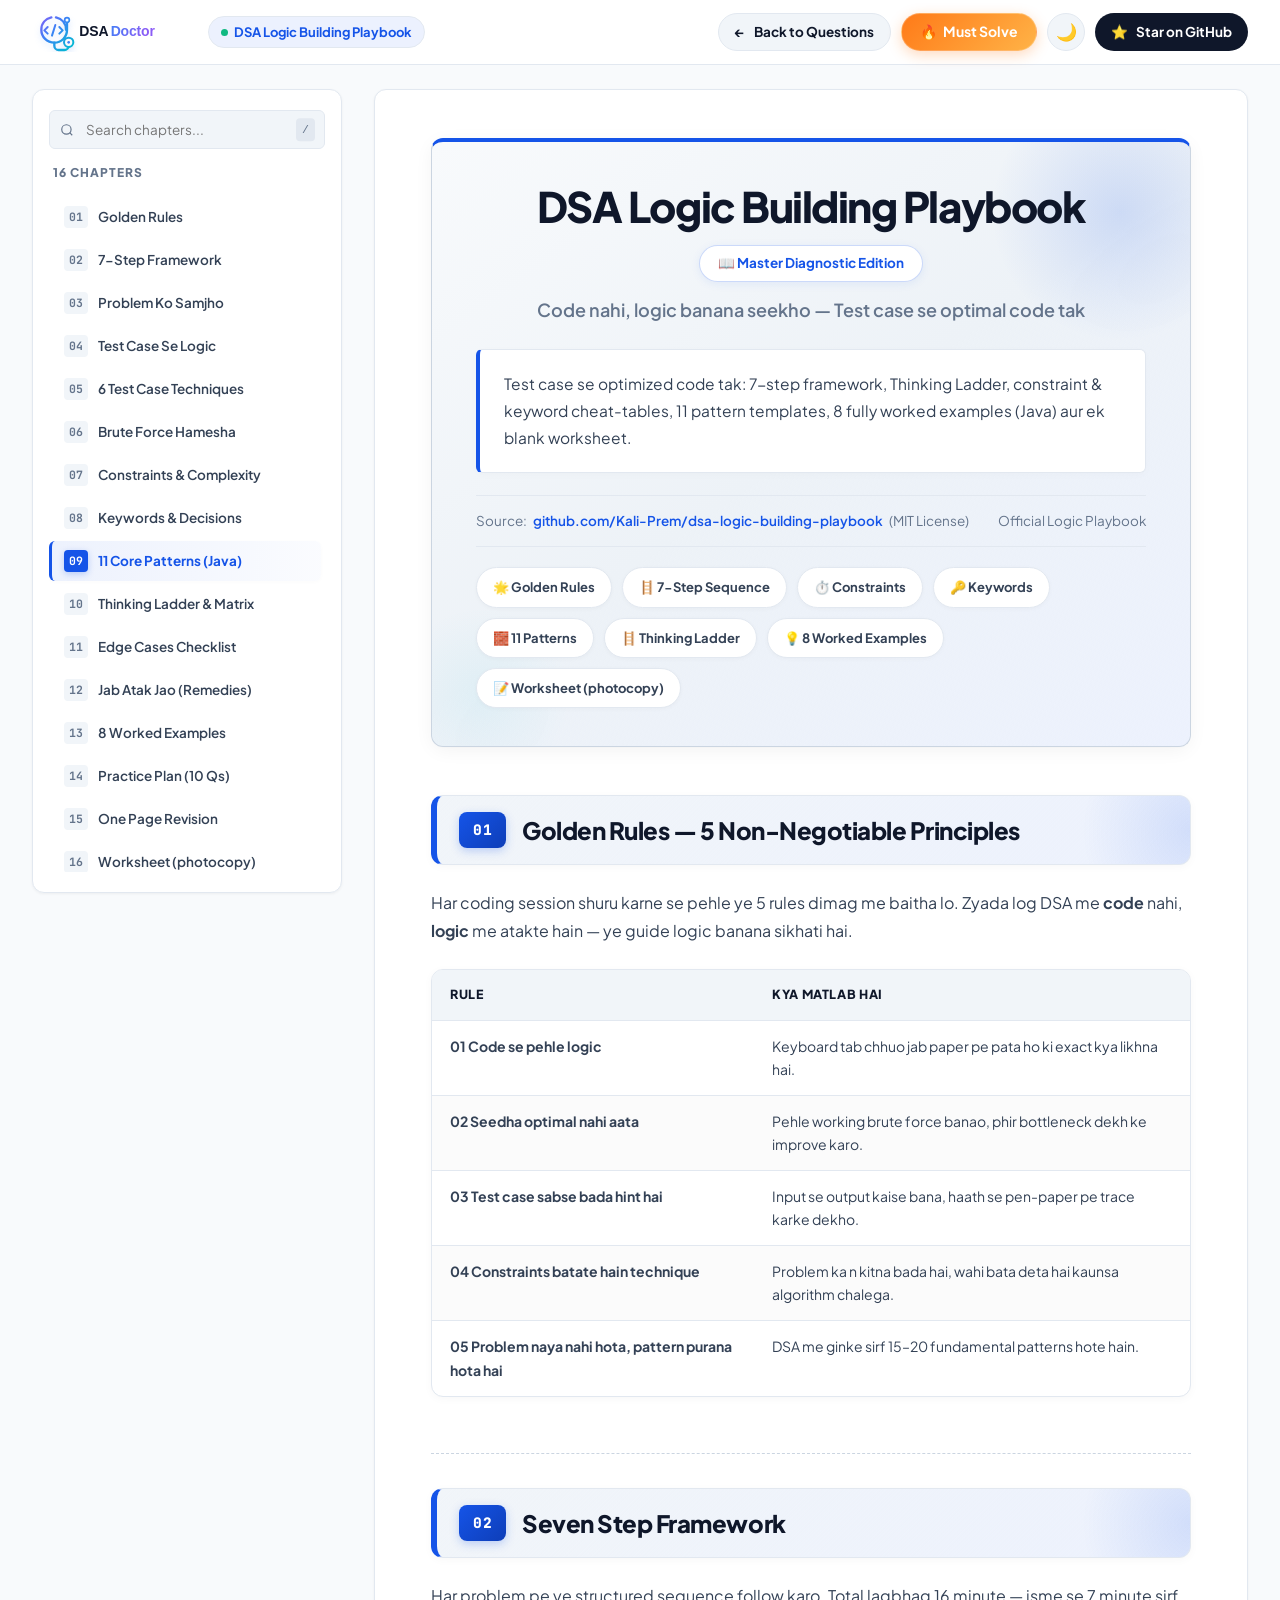
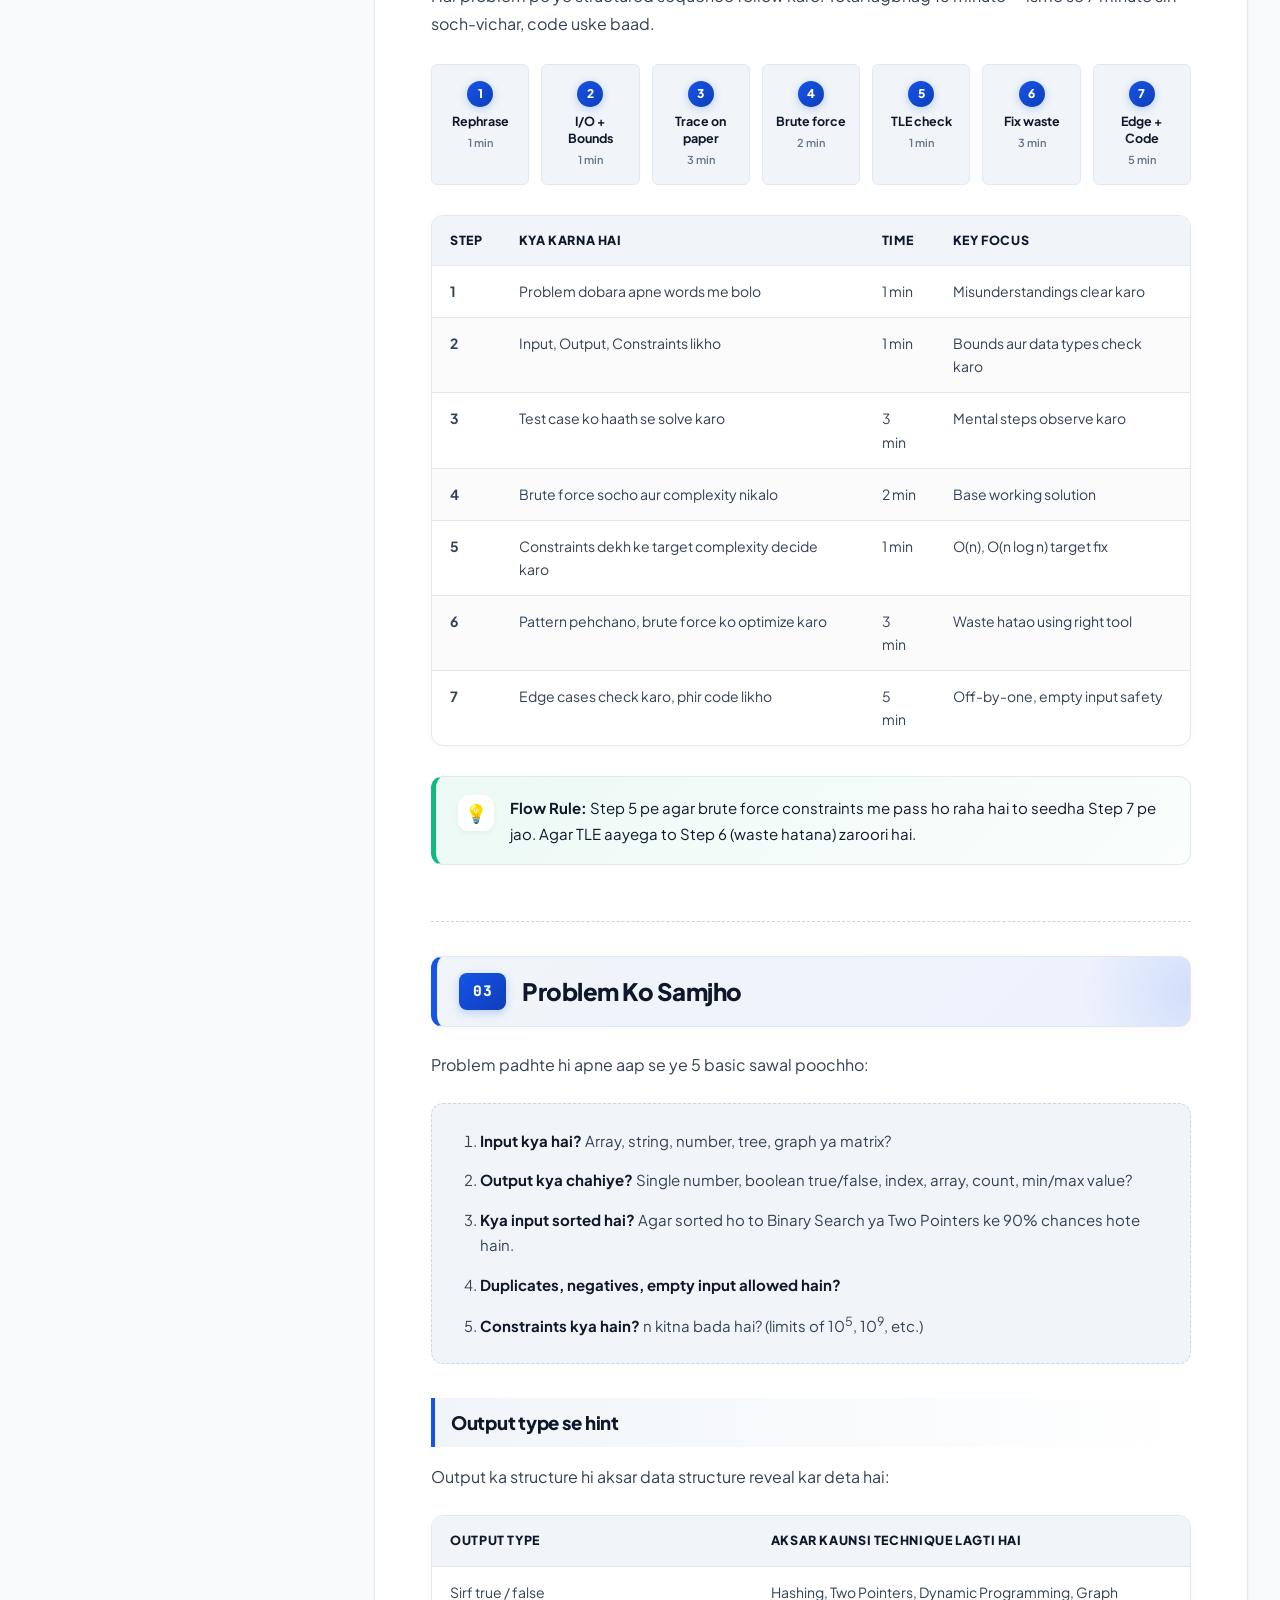
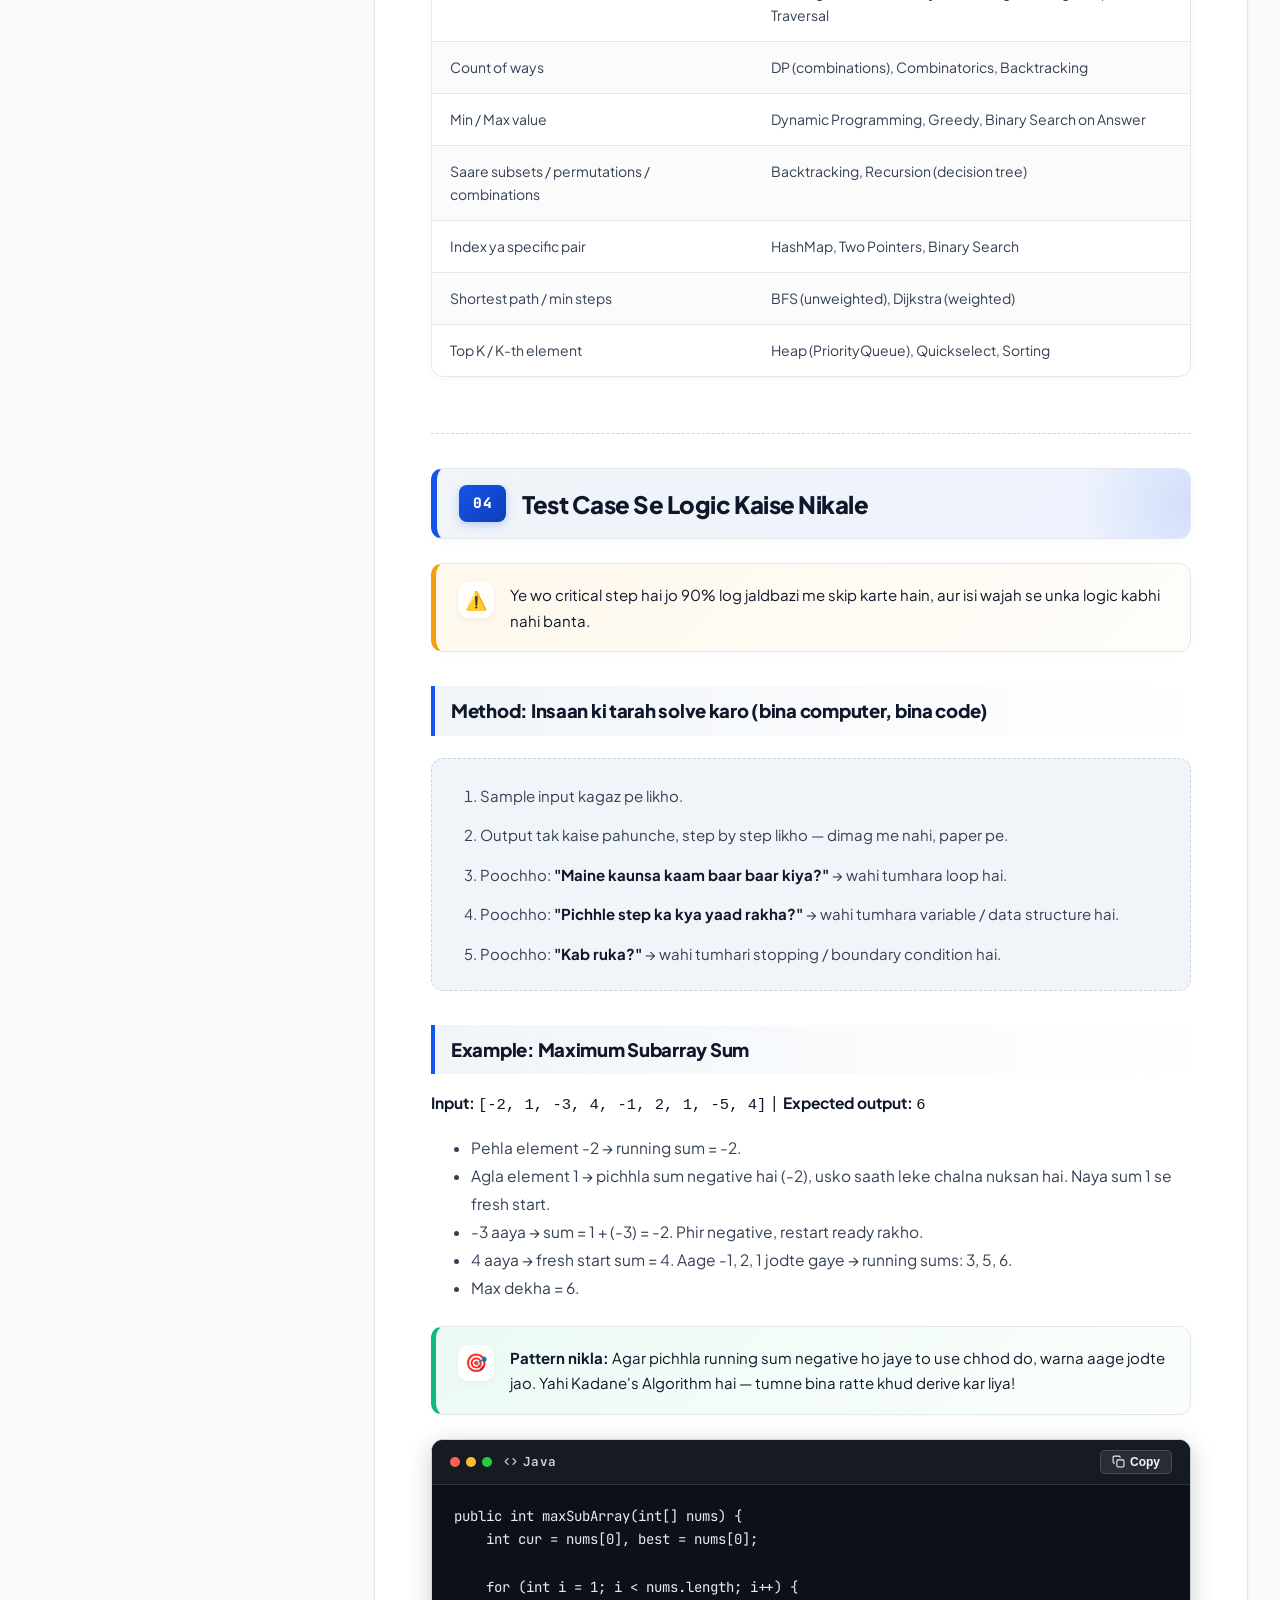
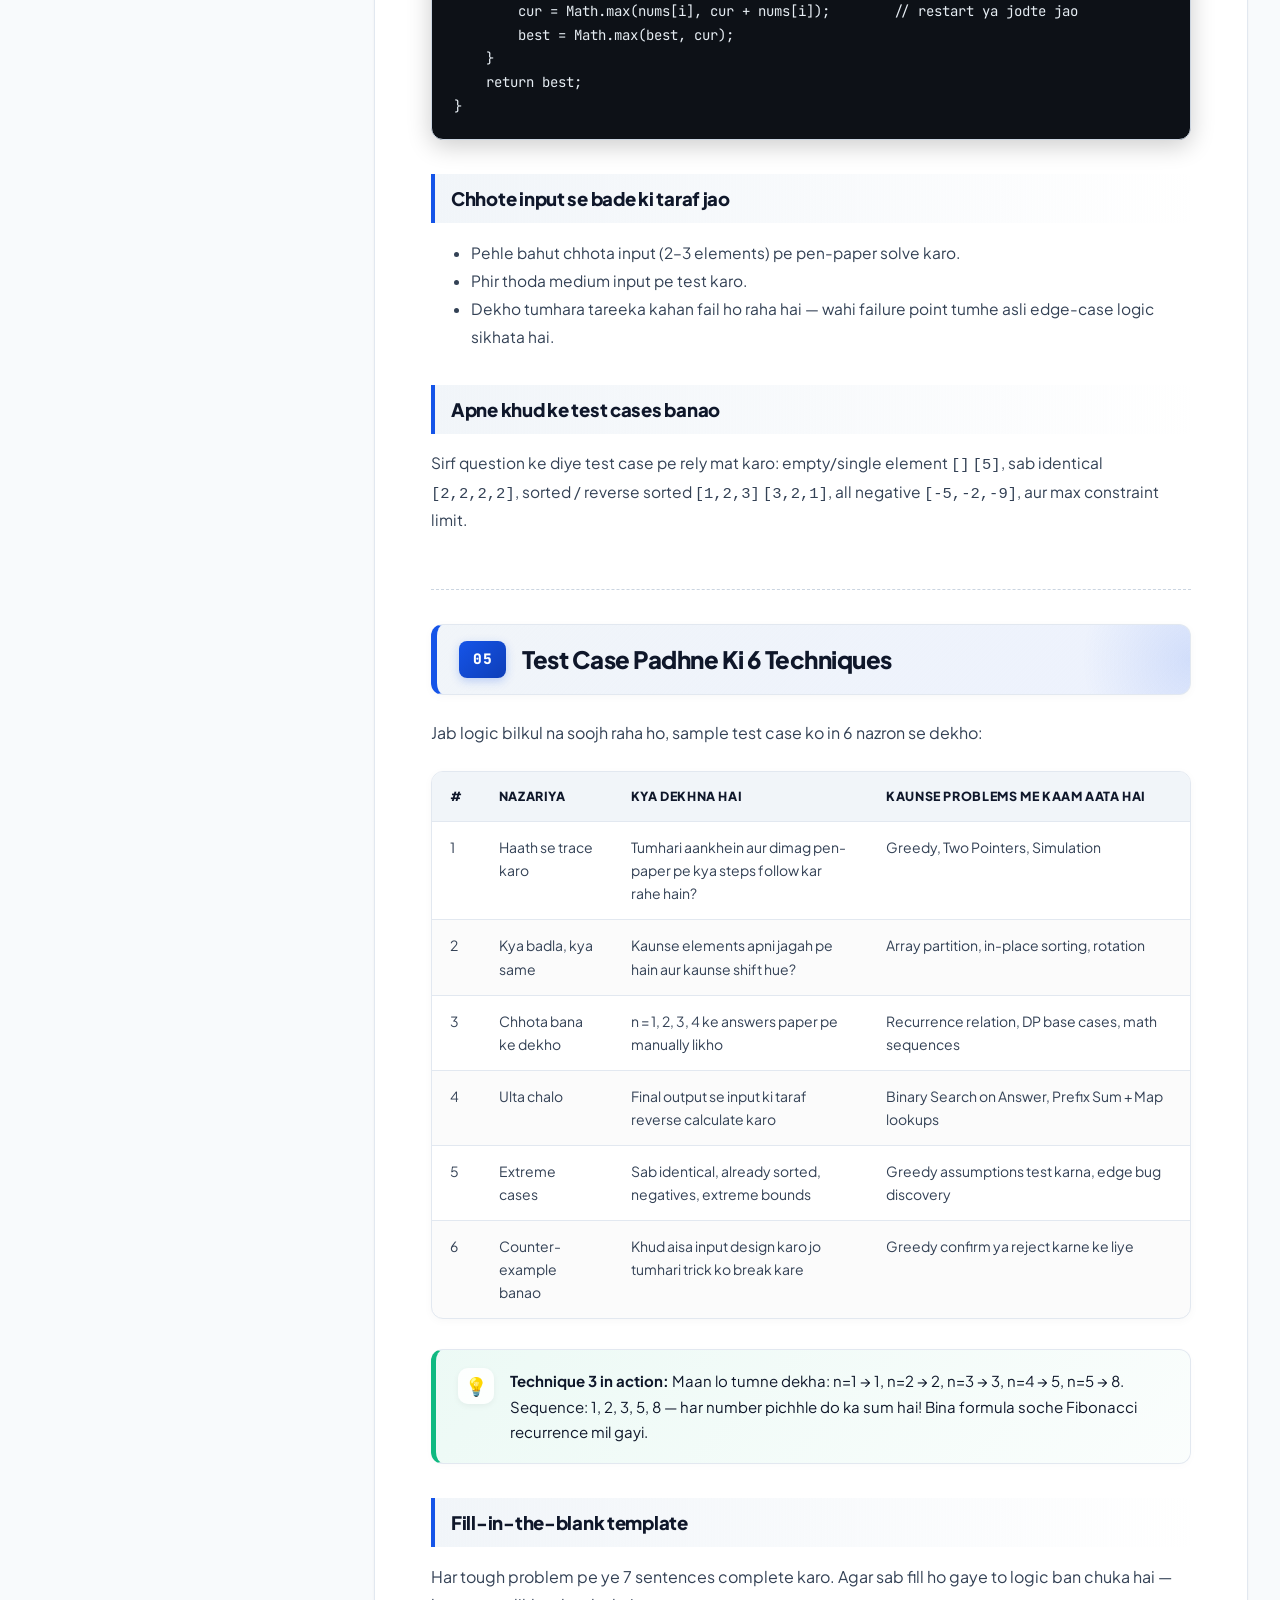
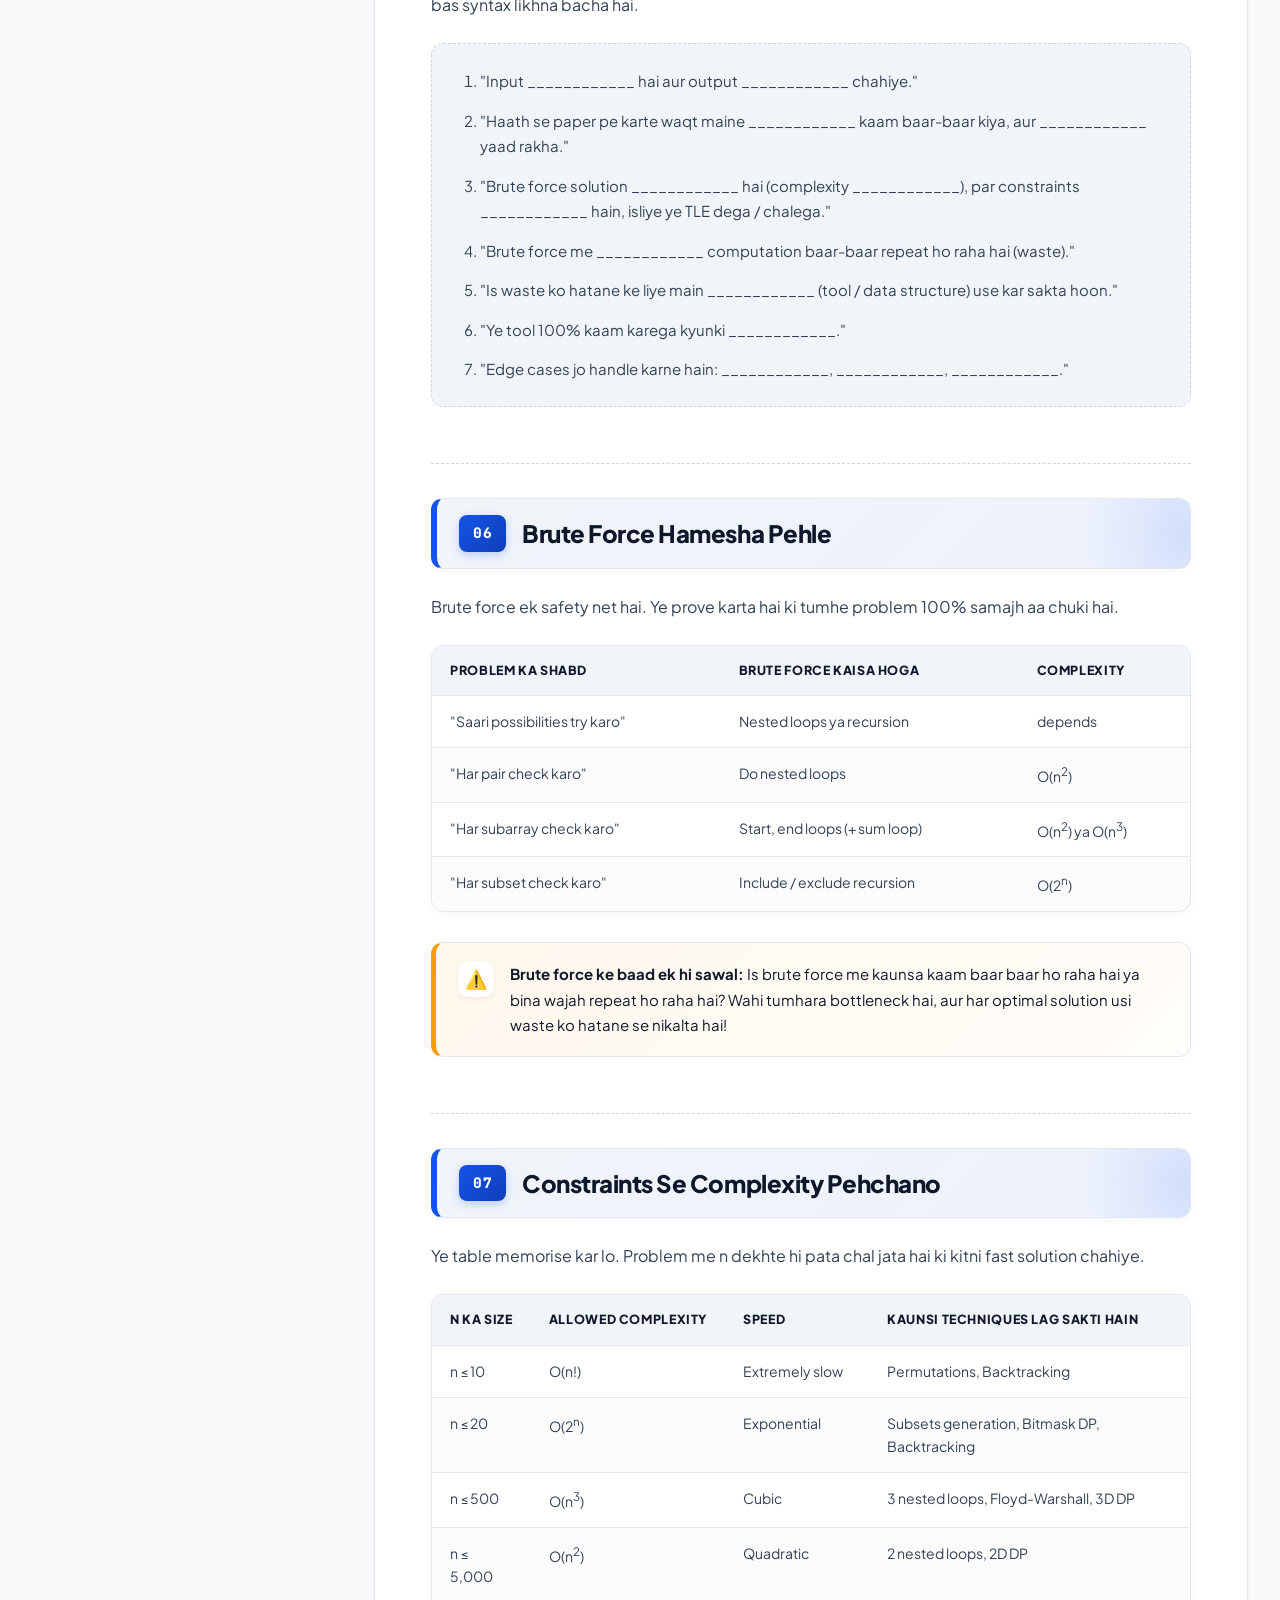
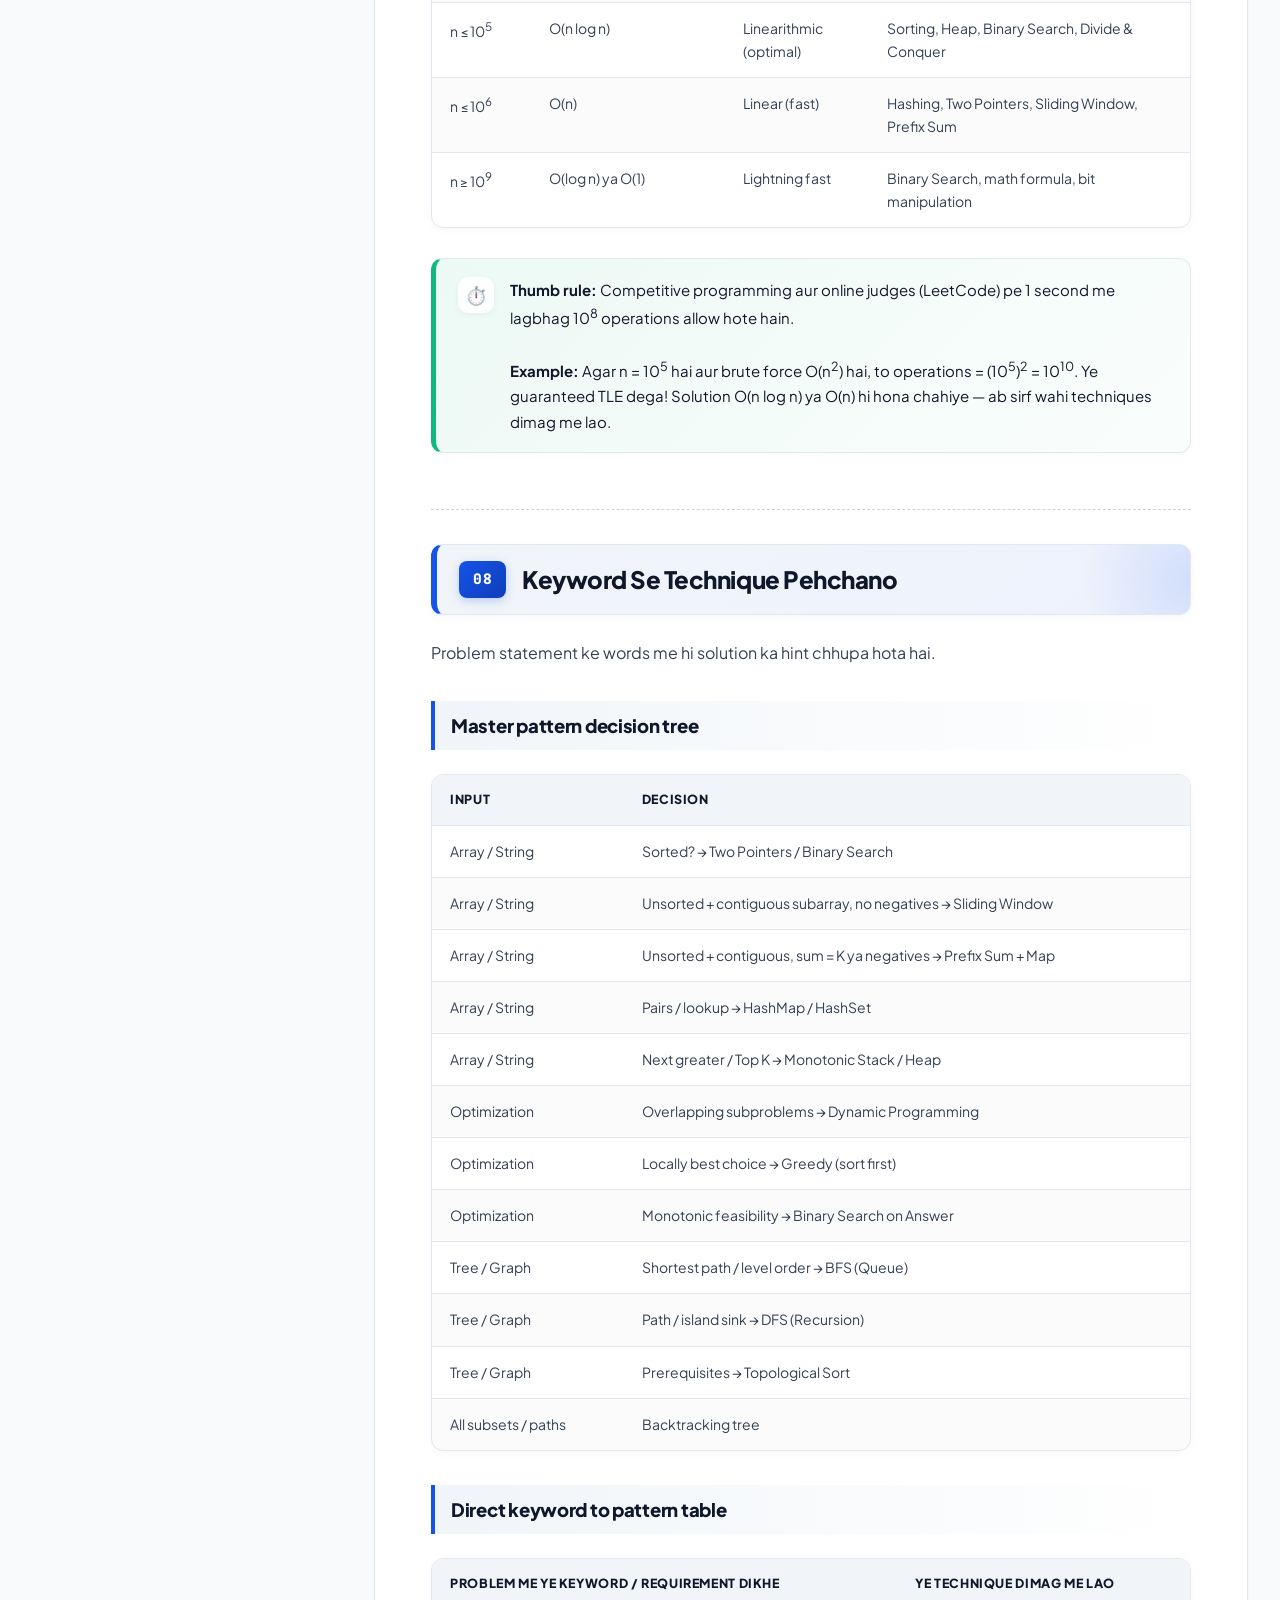
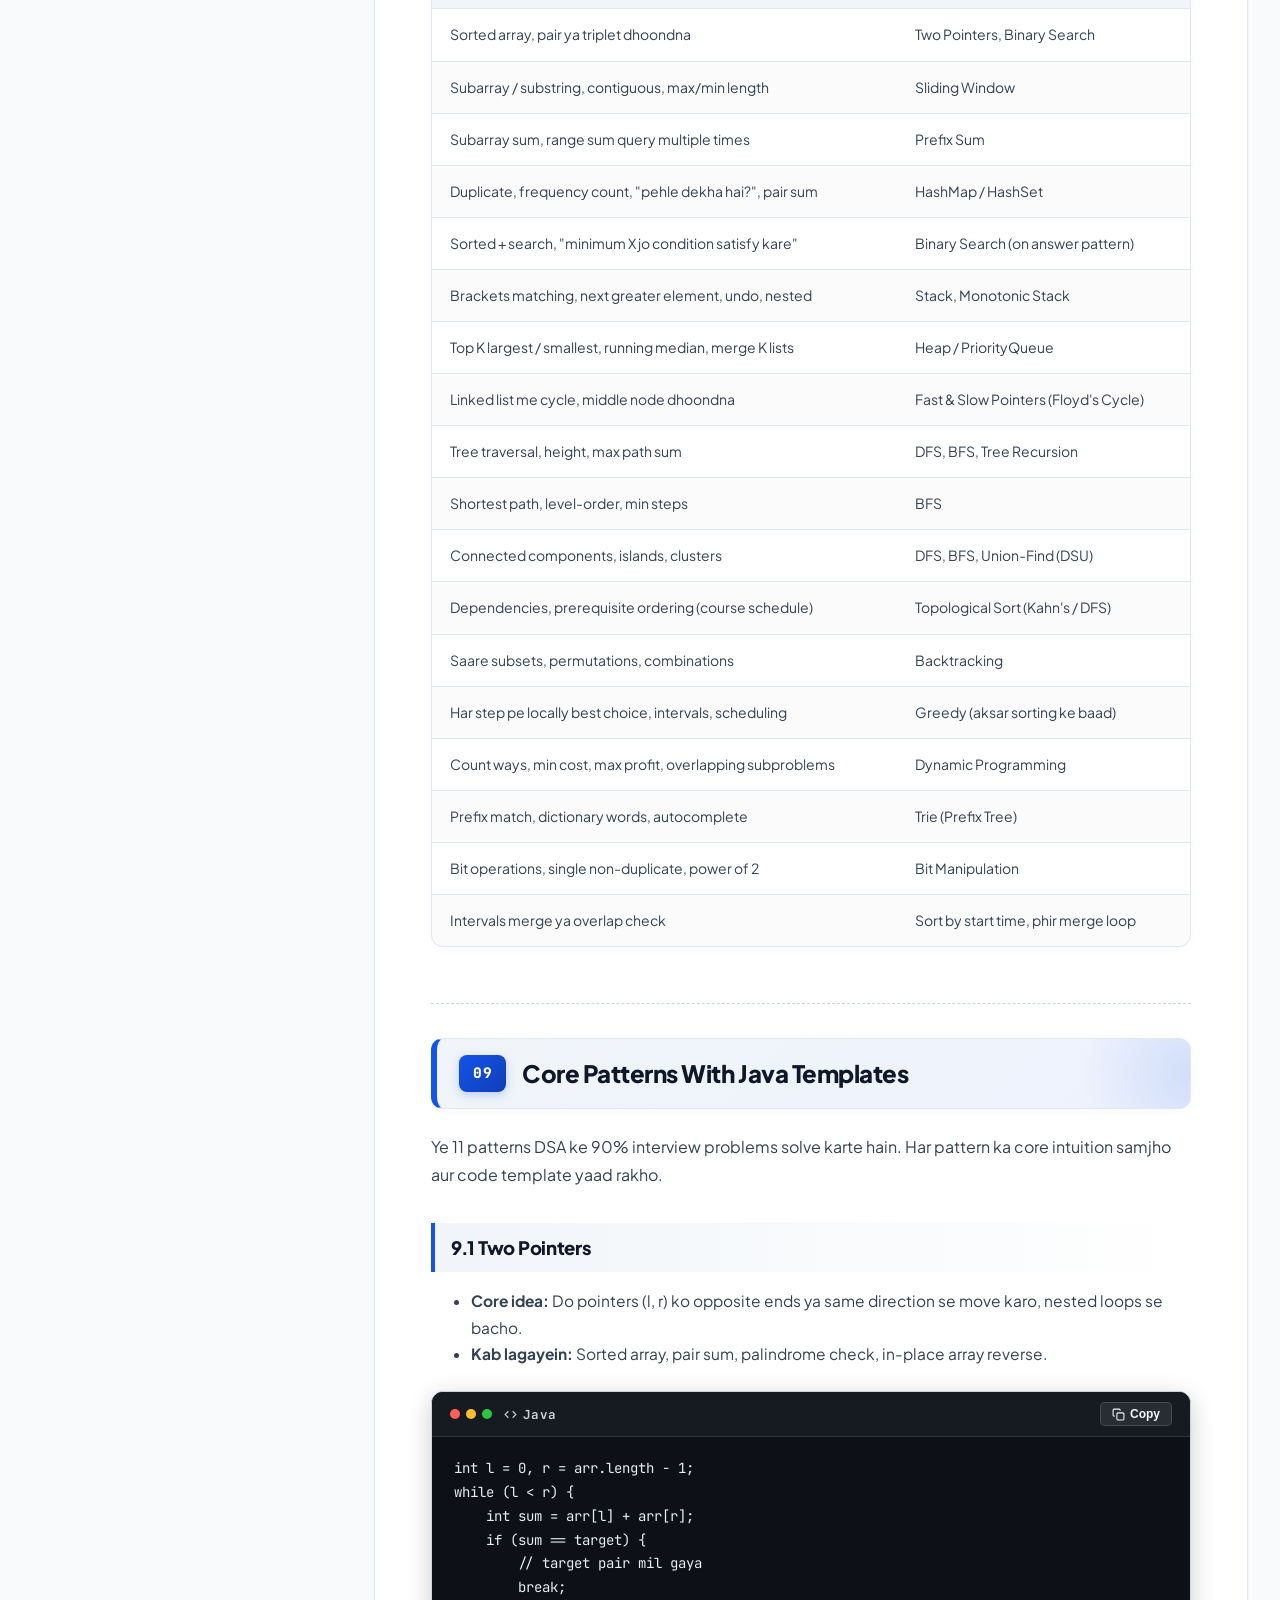
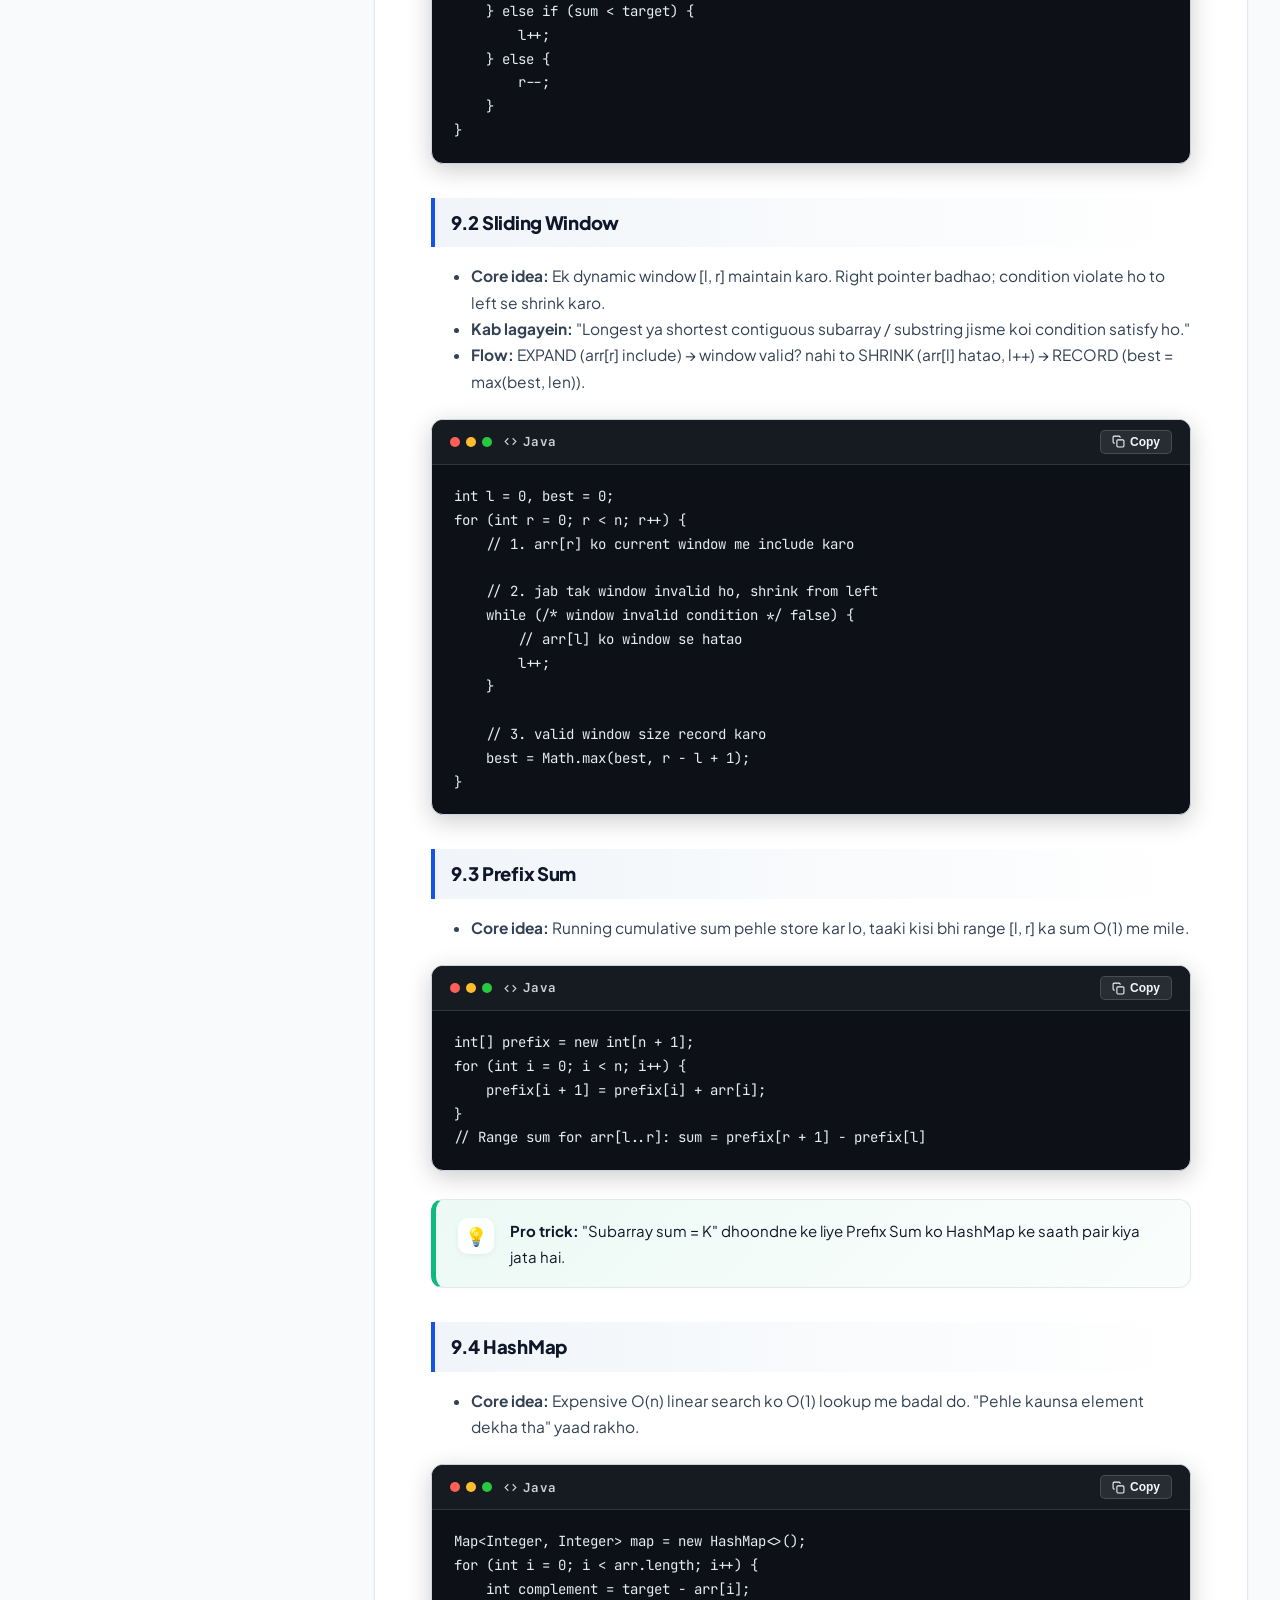
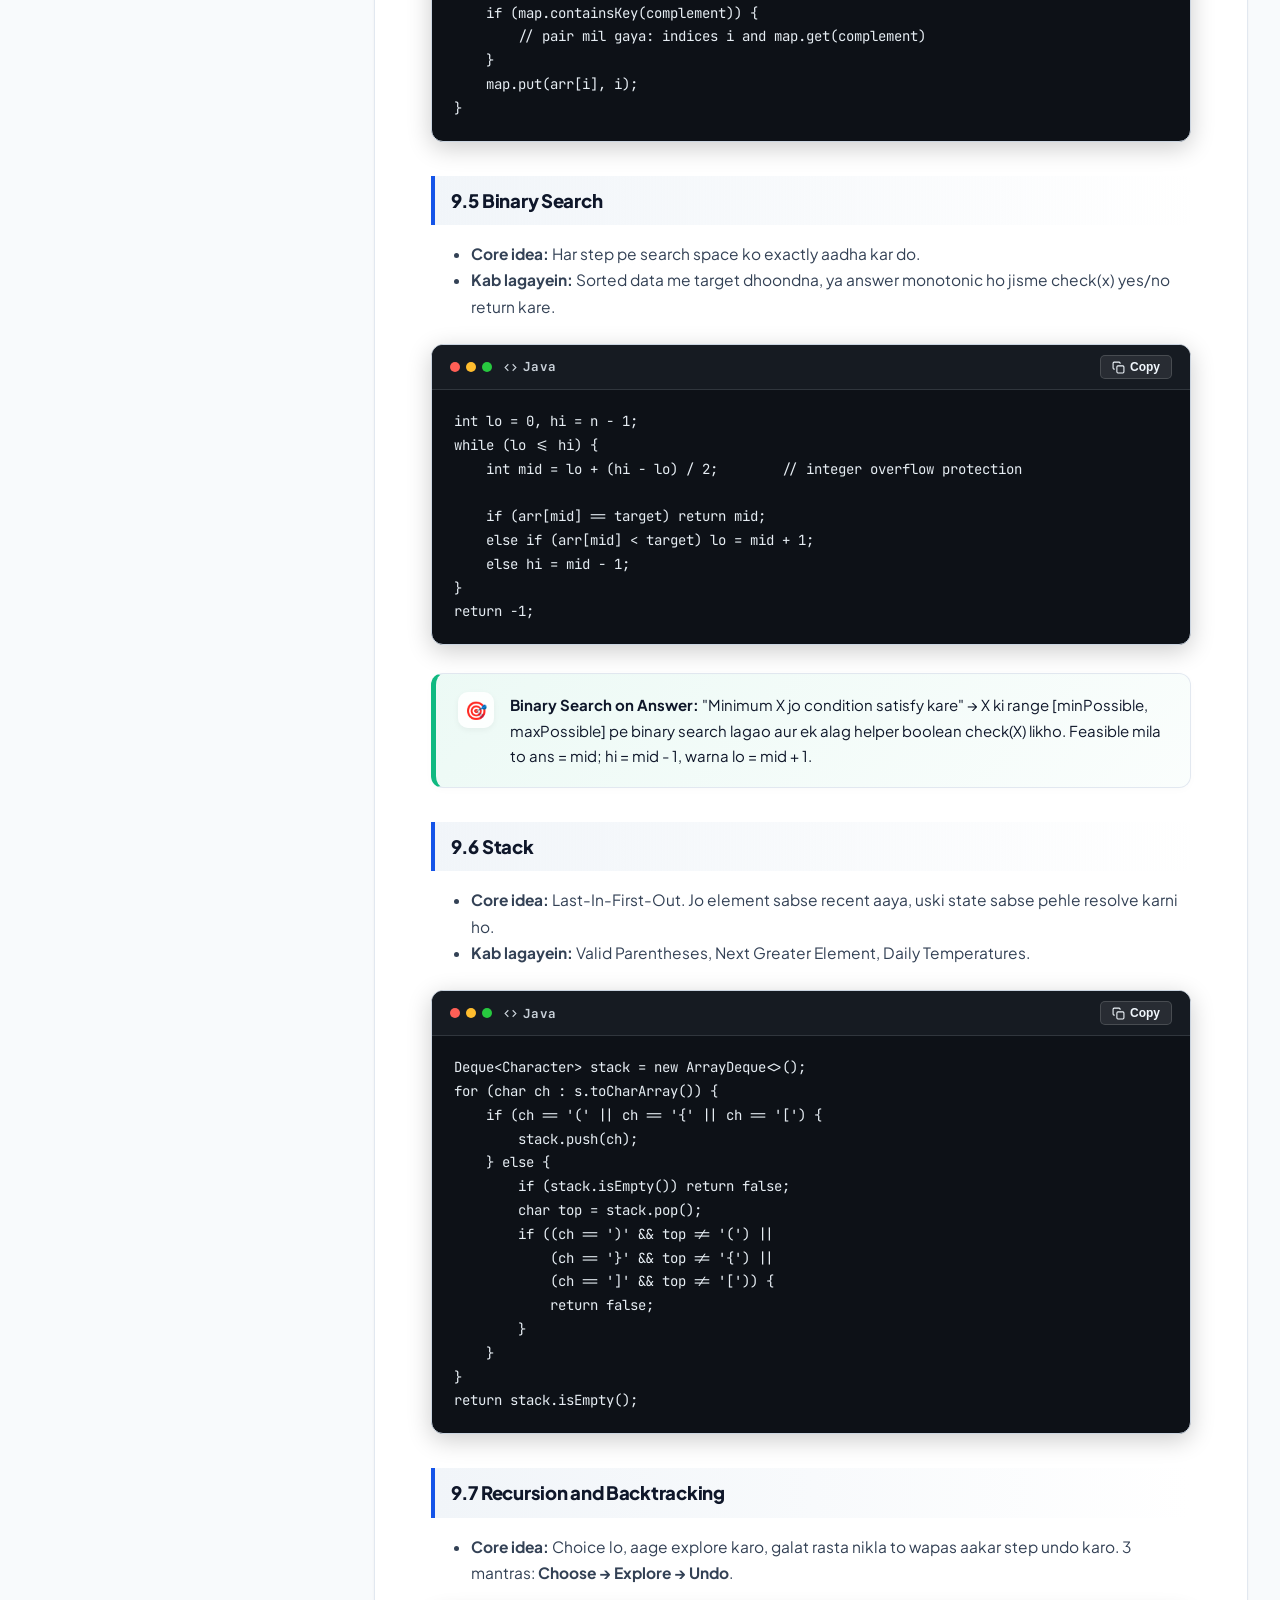
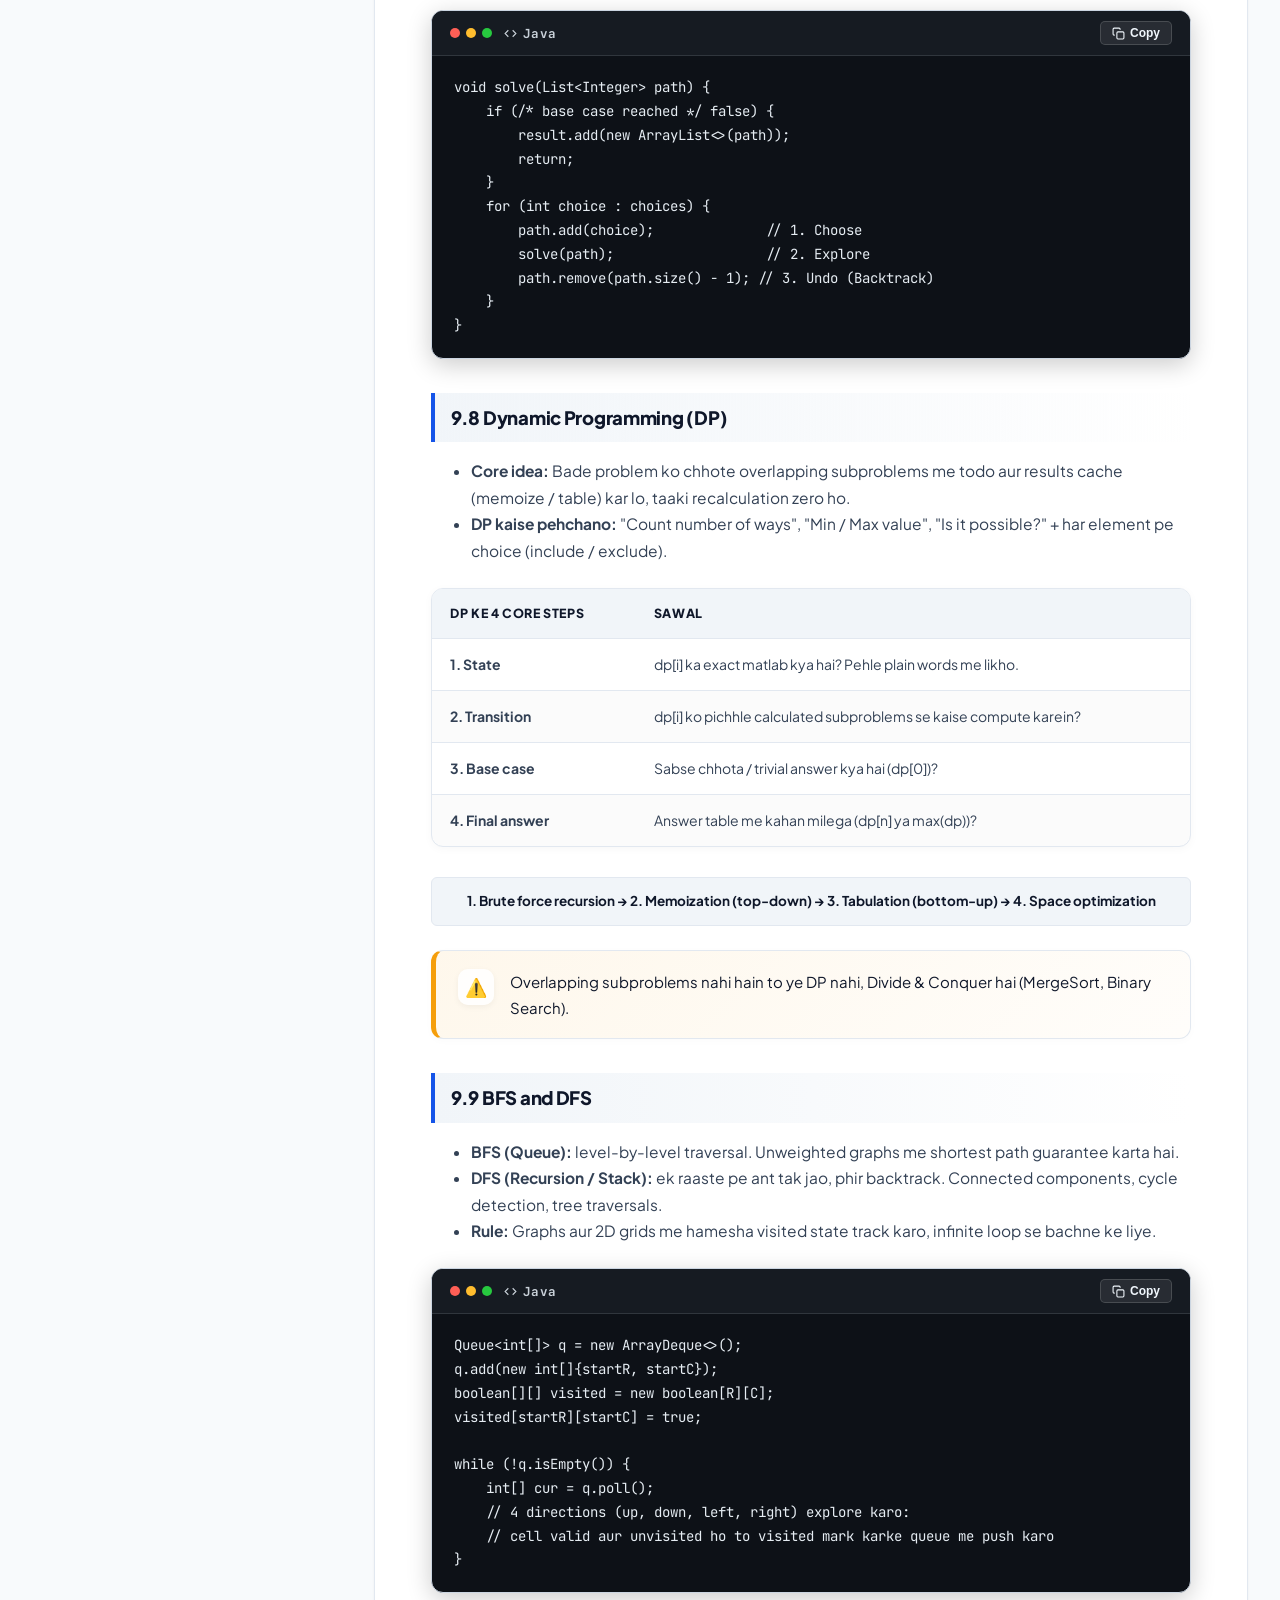
==== commit 7715667c: "fix(scroll): prevent scroll spy snapback and restore sticky fixed sidebar position" ====
--- a/dsa-logic.html
+++ b/dsa-logic.html
@@ -111,7 +111,7 @@
 
       html {
         scroll-behavior: smooth;
-        overflow-x: hidden;
+        overflow-x: clip;
       }
 
       body {
@@ -1573,12 +1573,11 @@
          ========================================================= */
       html, body {
         max-width: 100vw;
-        overflow-x: hidden;
+        overflow-x: clip;
       }
 
       .app-shell {
         max-width: 100%;
-        overflow-x: hidden;
       }
 
       .doc-main, .doc-paper, .doc-chapter {
@@ -4156,8 +4155,15 @@
             tocLinks.forEach(link => {
               if (link.getAttribute("href") === `#${id}`) {
                 link.classList.add("active");
-                // Scroll sidebar TOC to keep active link in view
-                link.scrollIntoView({ block: "nearest", behavior: "smooth" });
+                // Safely adjust sidebar internal scroll ONLY, NEVER scroll the window!
+                if (docSidebar) {
+                  const sTop = docSidebar.scrollTop;
+                  const sHeight = docSidebar.clientHeight;
+                  const lOffset = link.offsetTop;
+                  if (lOffset < sTop || lOffset > sTop + sHeight - 60) {
+                    docSidebar.scrollTop = Math.max(0, lOffset - 40);
+                  }
+                }
               } else {
                 link.classList.remove("active");
               }
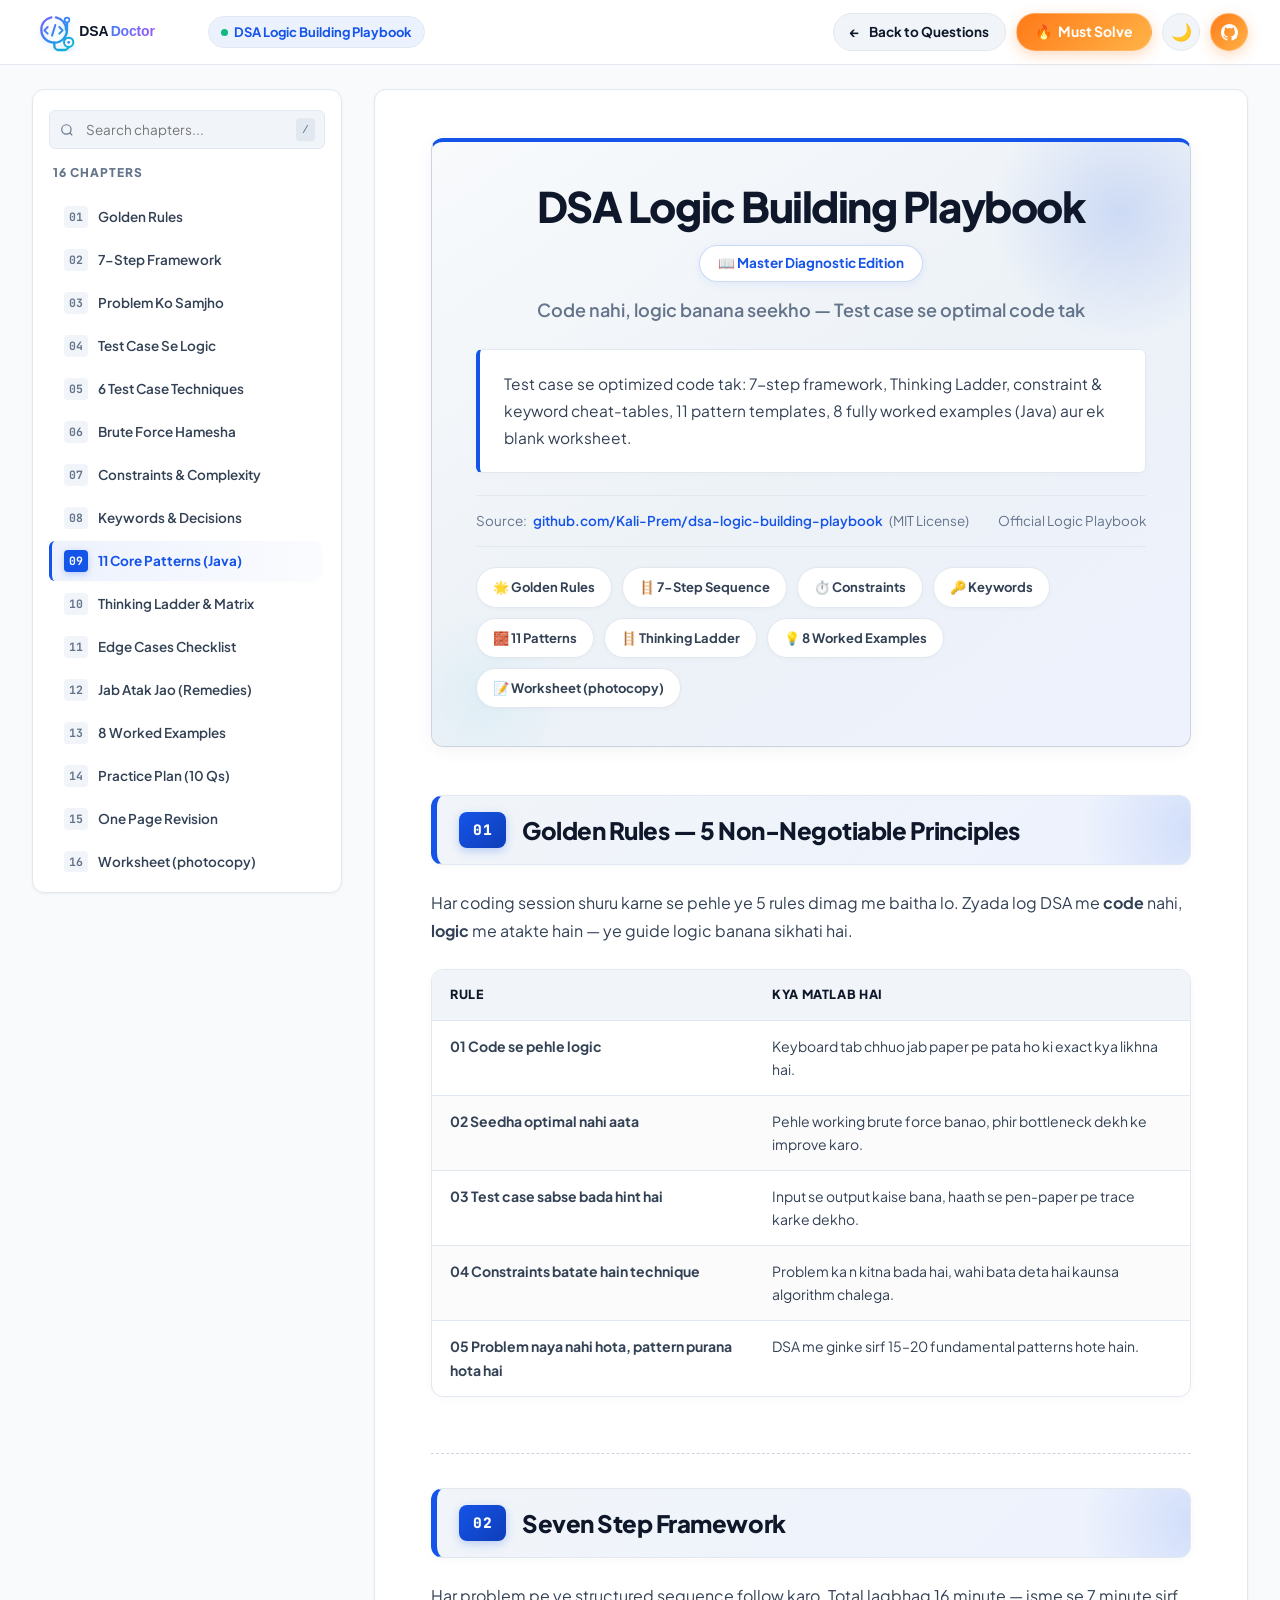
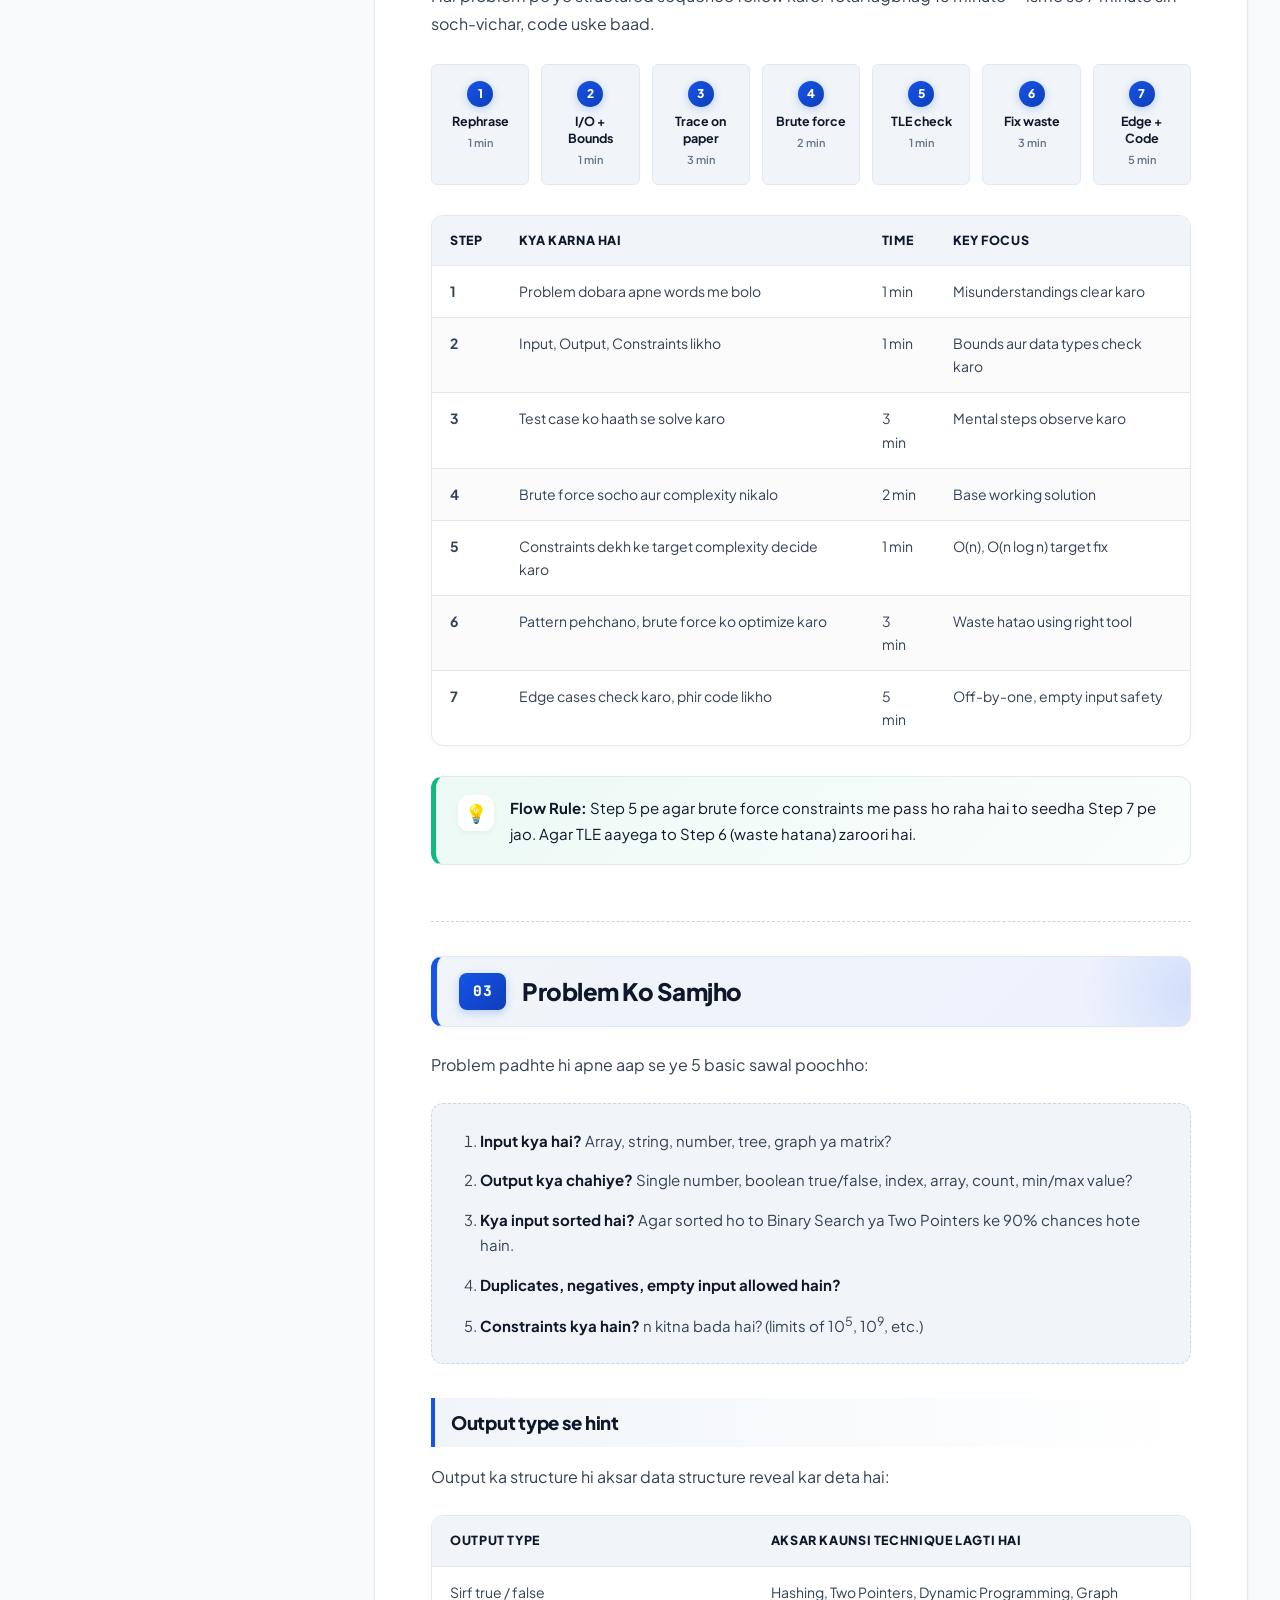
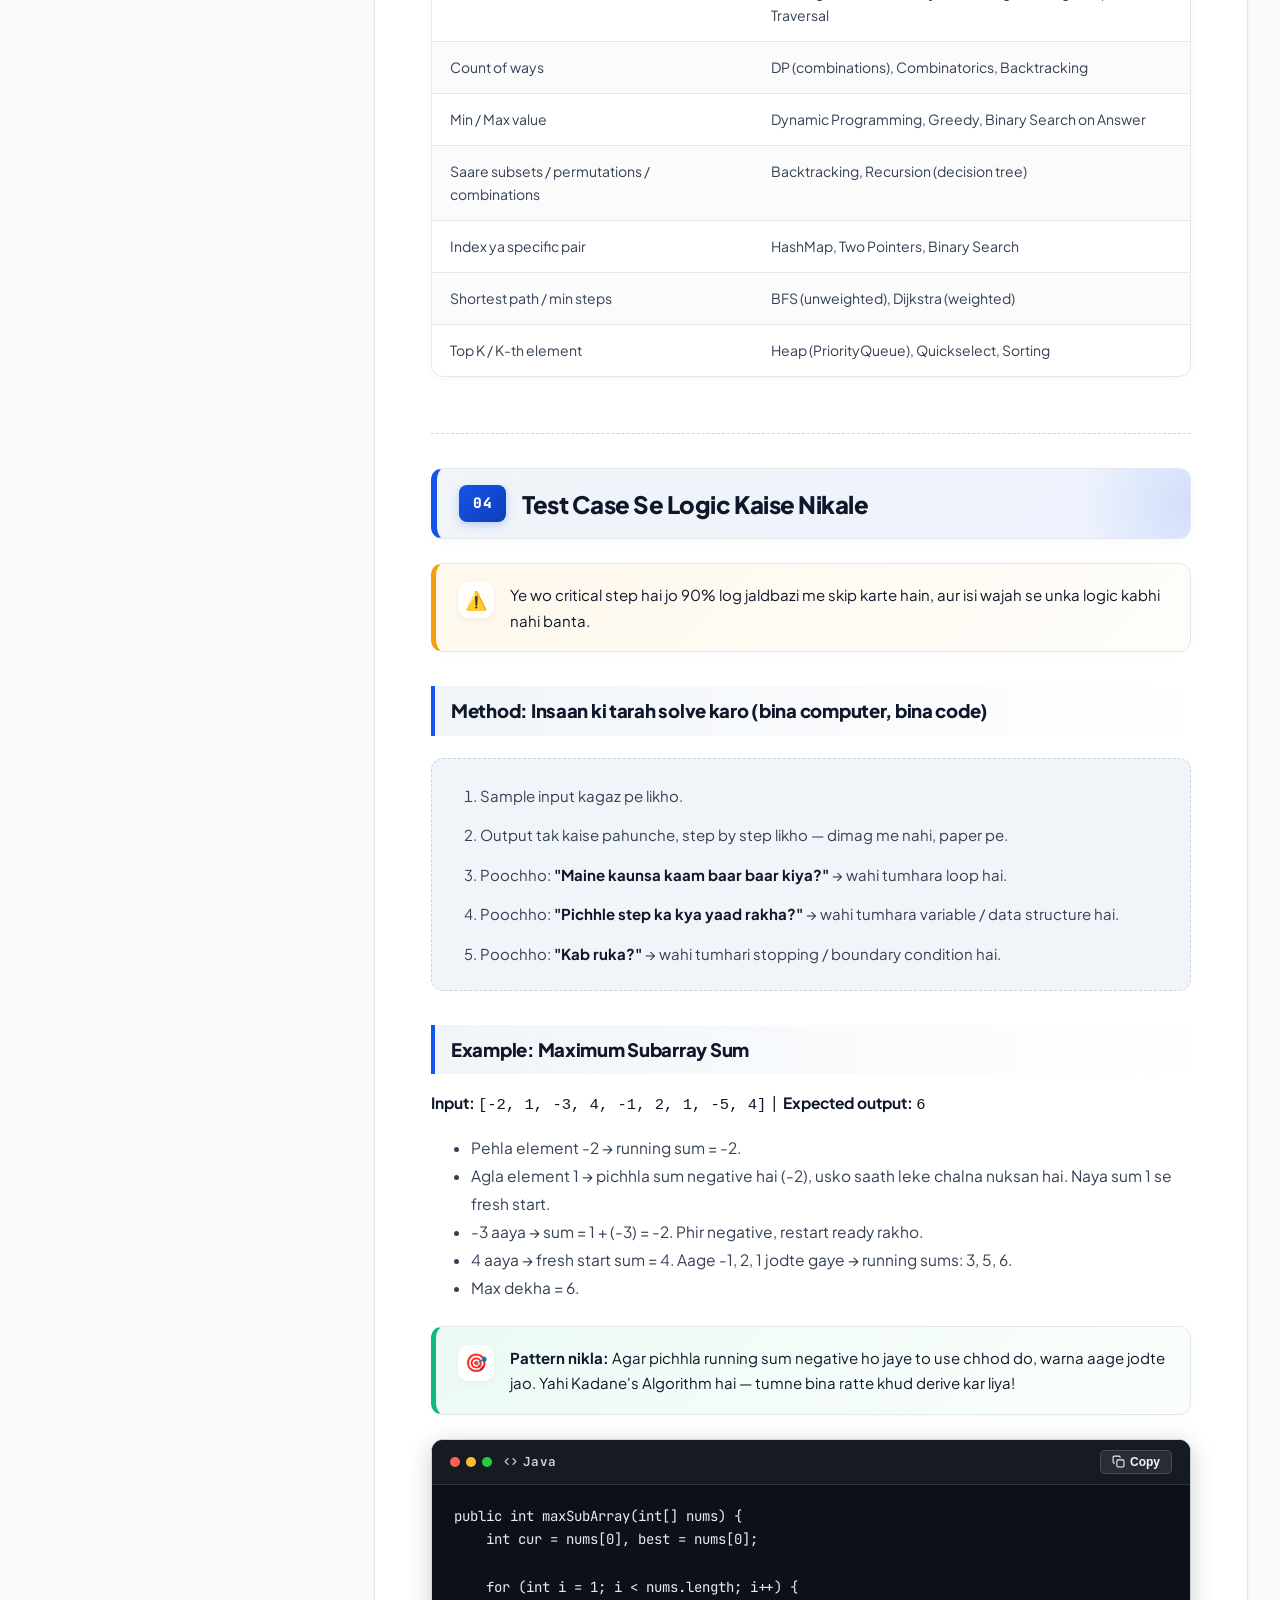
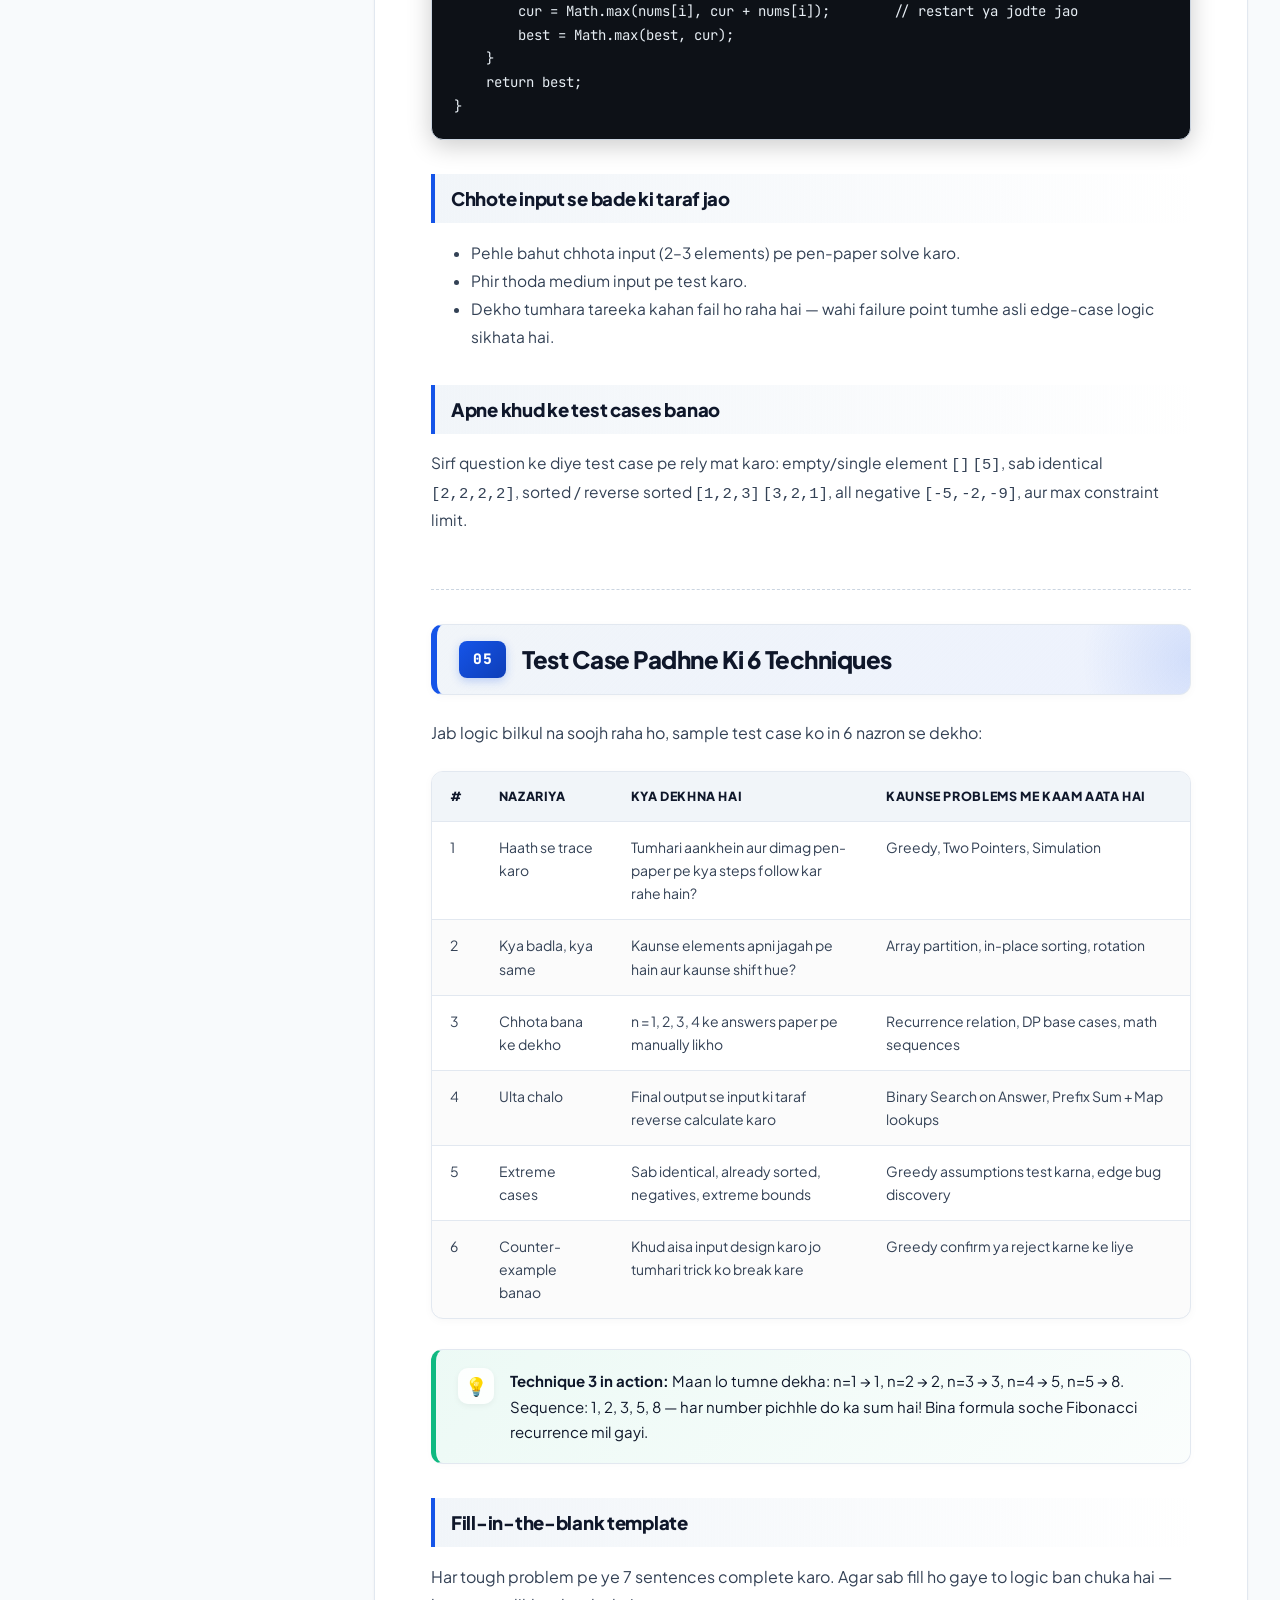
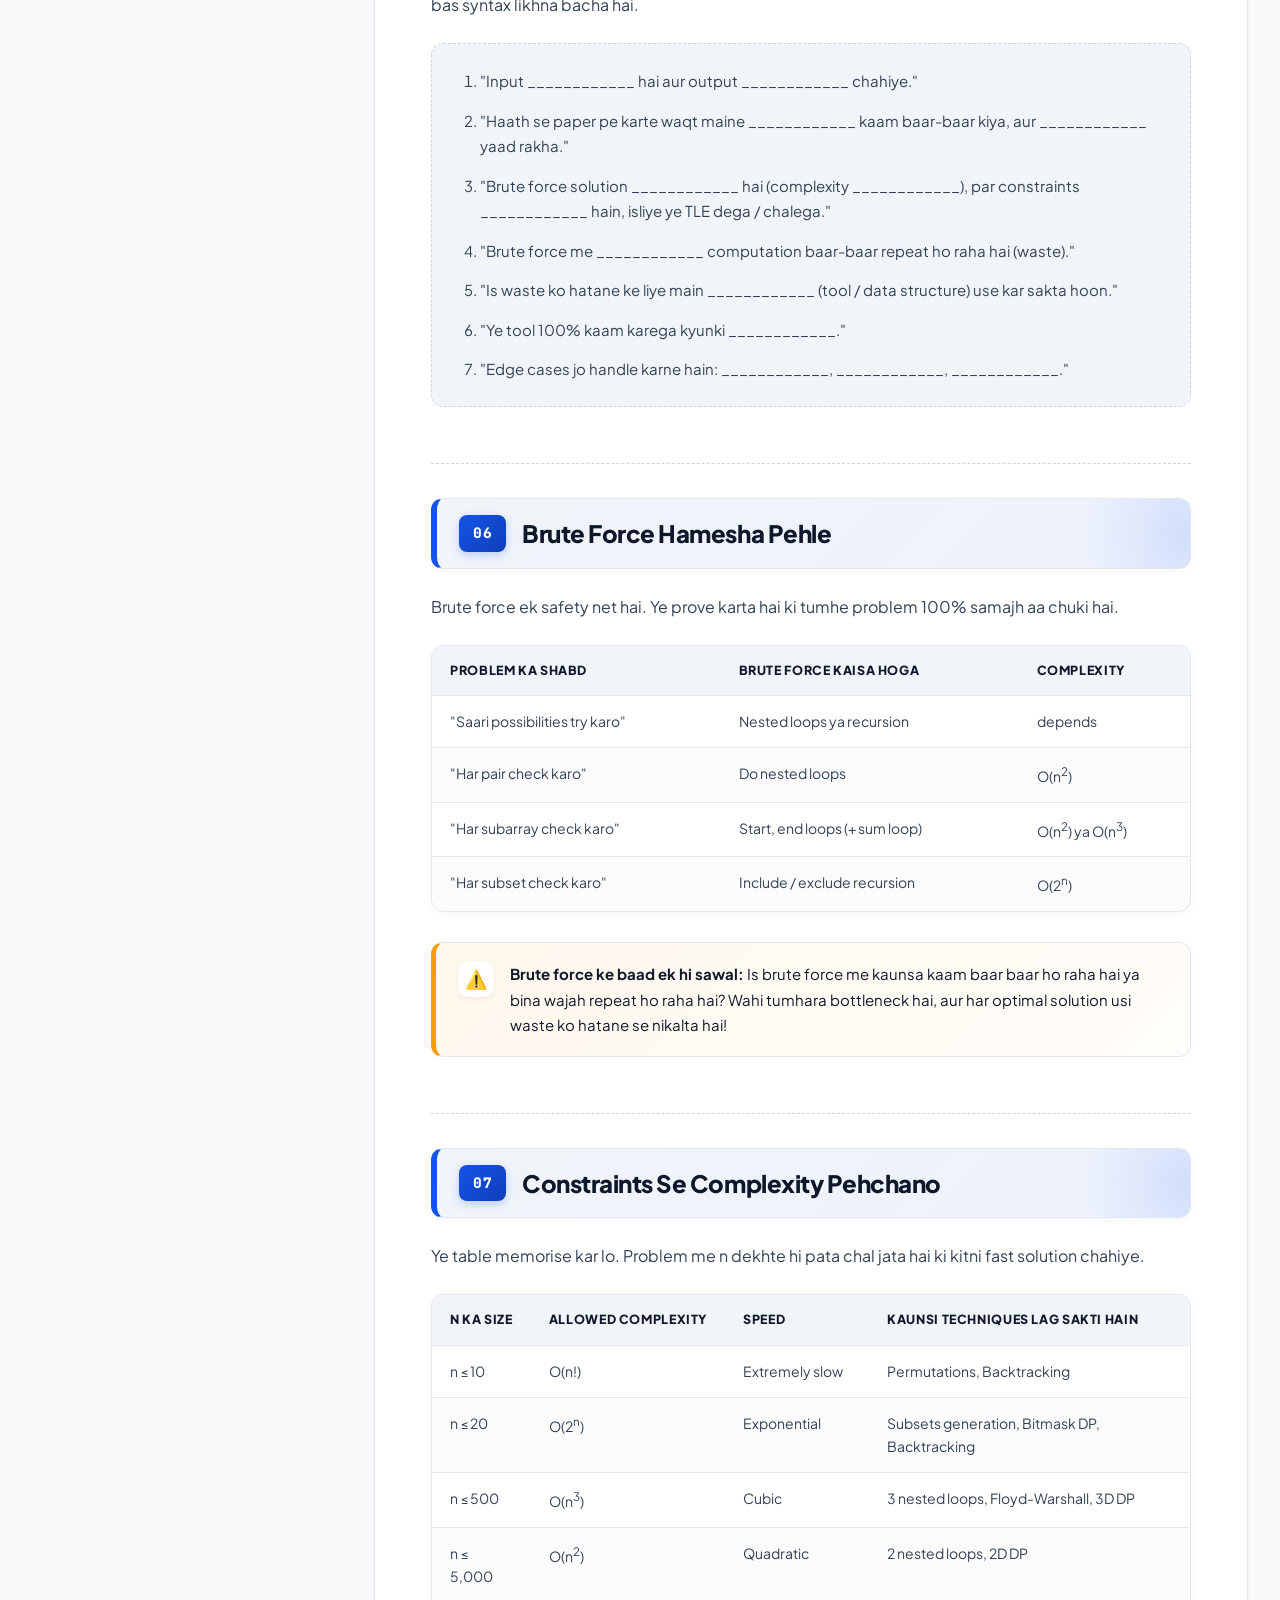
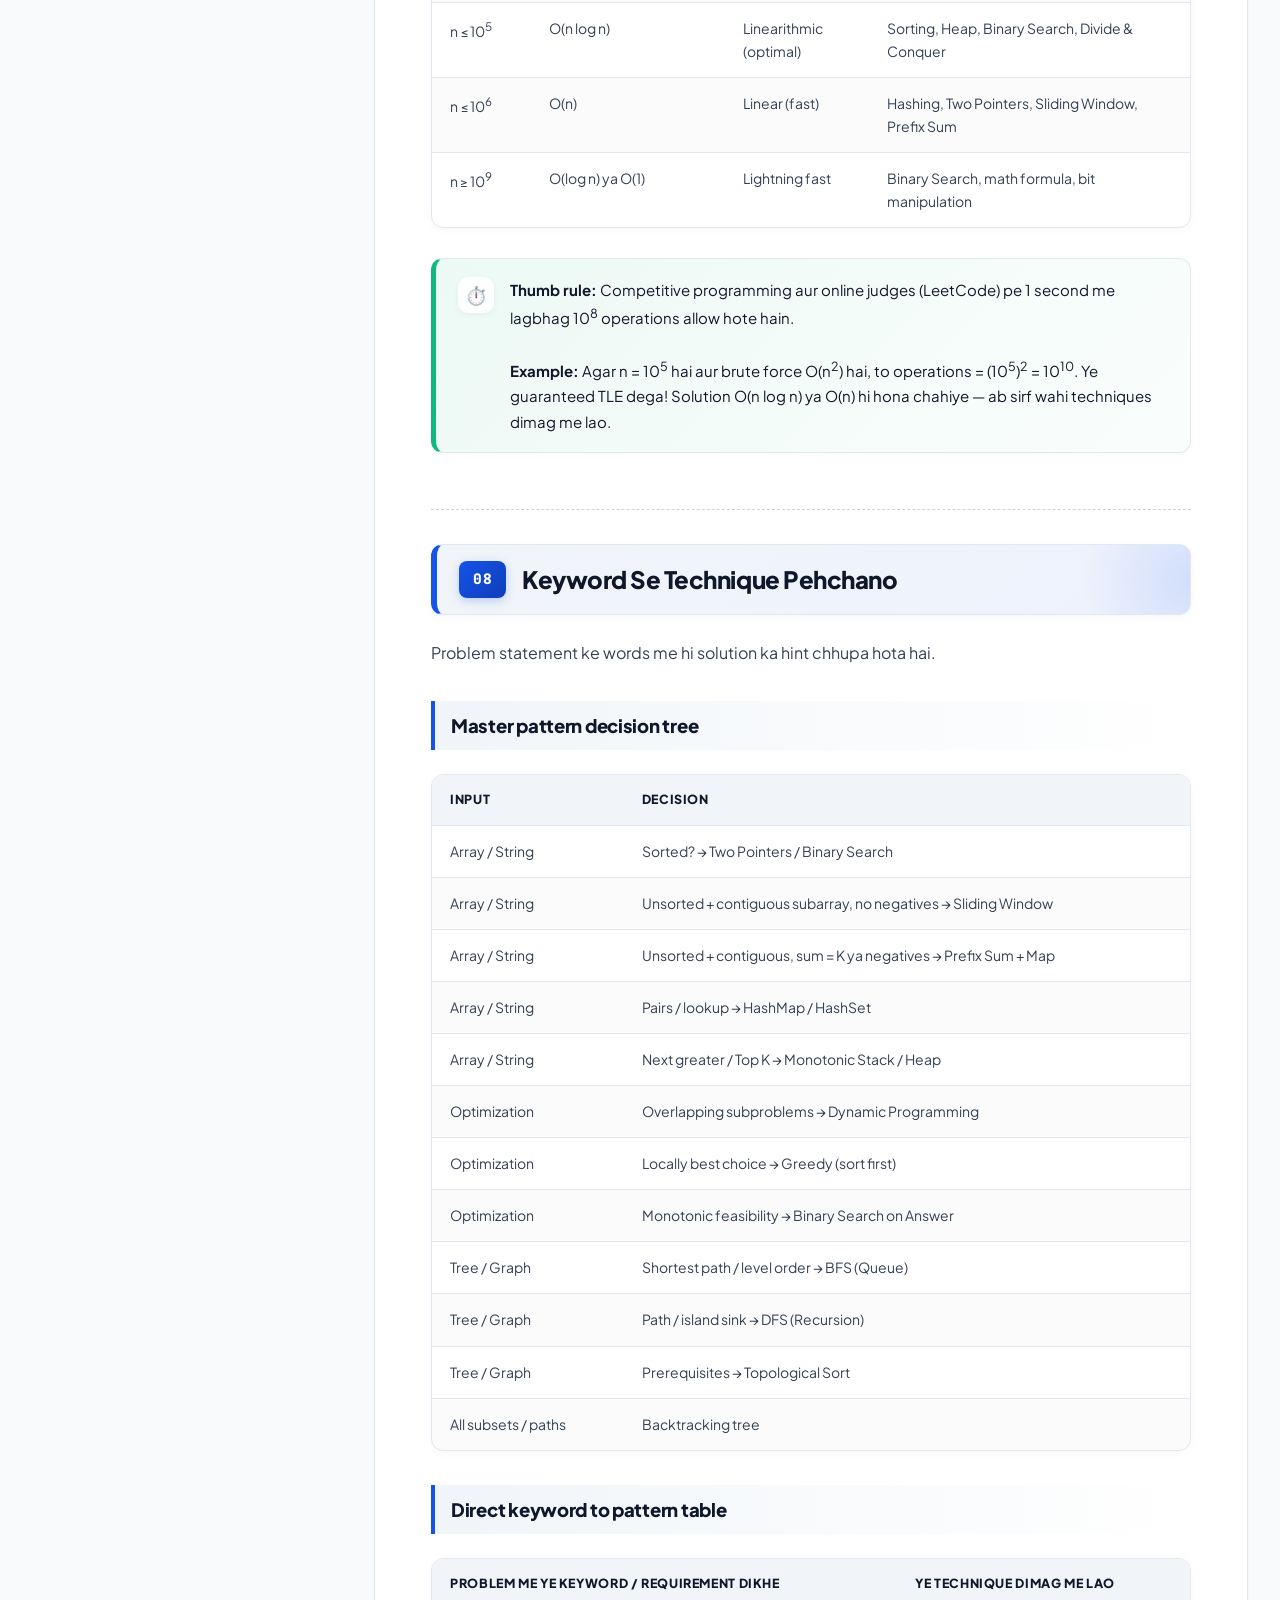
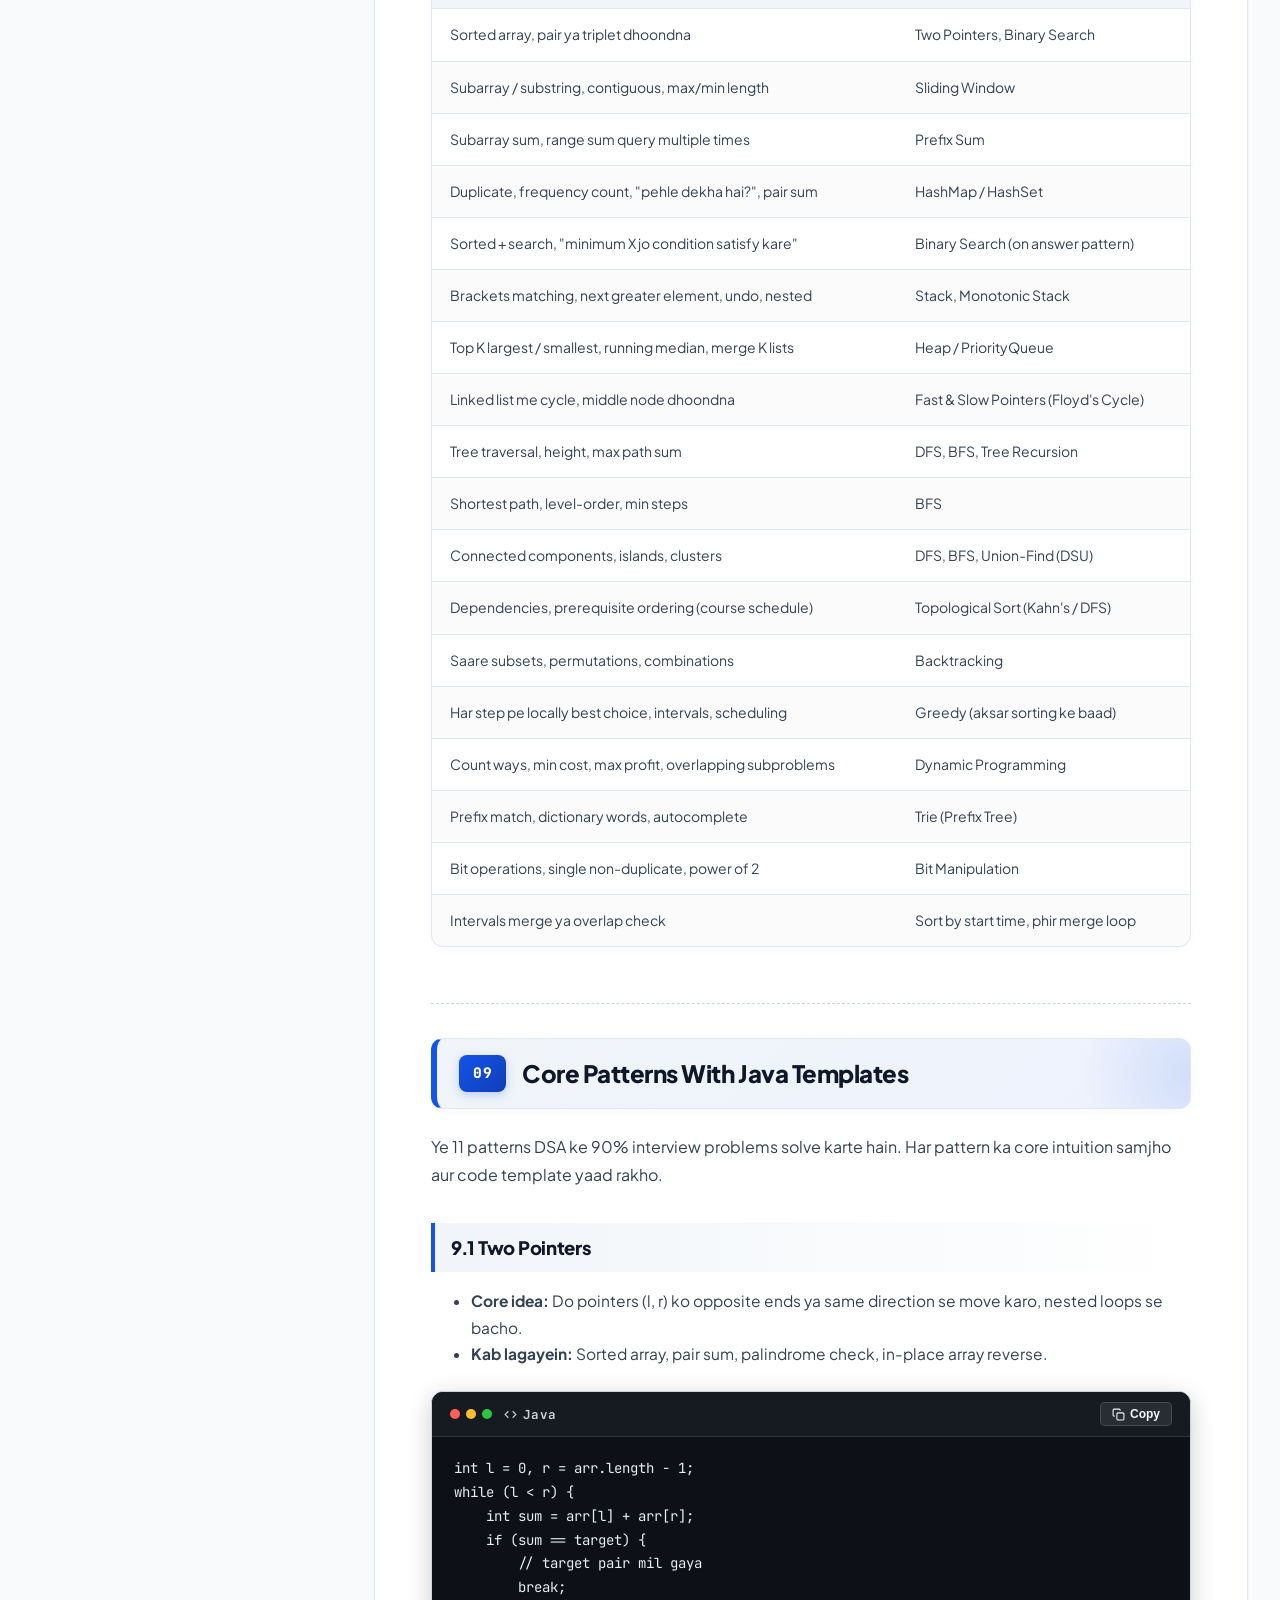
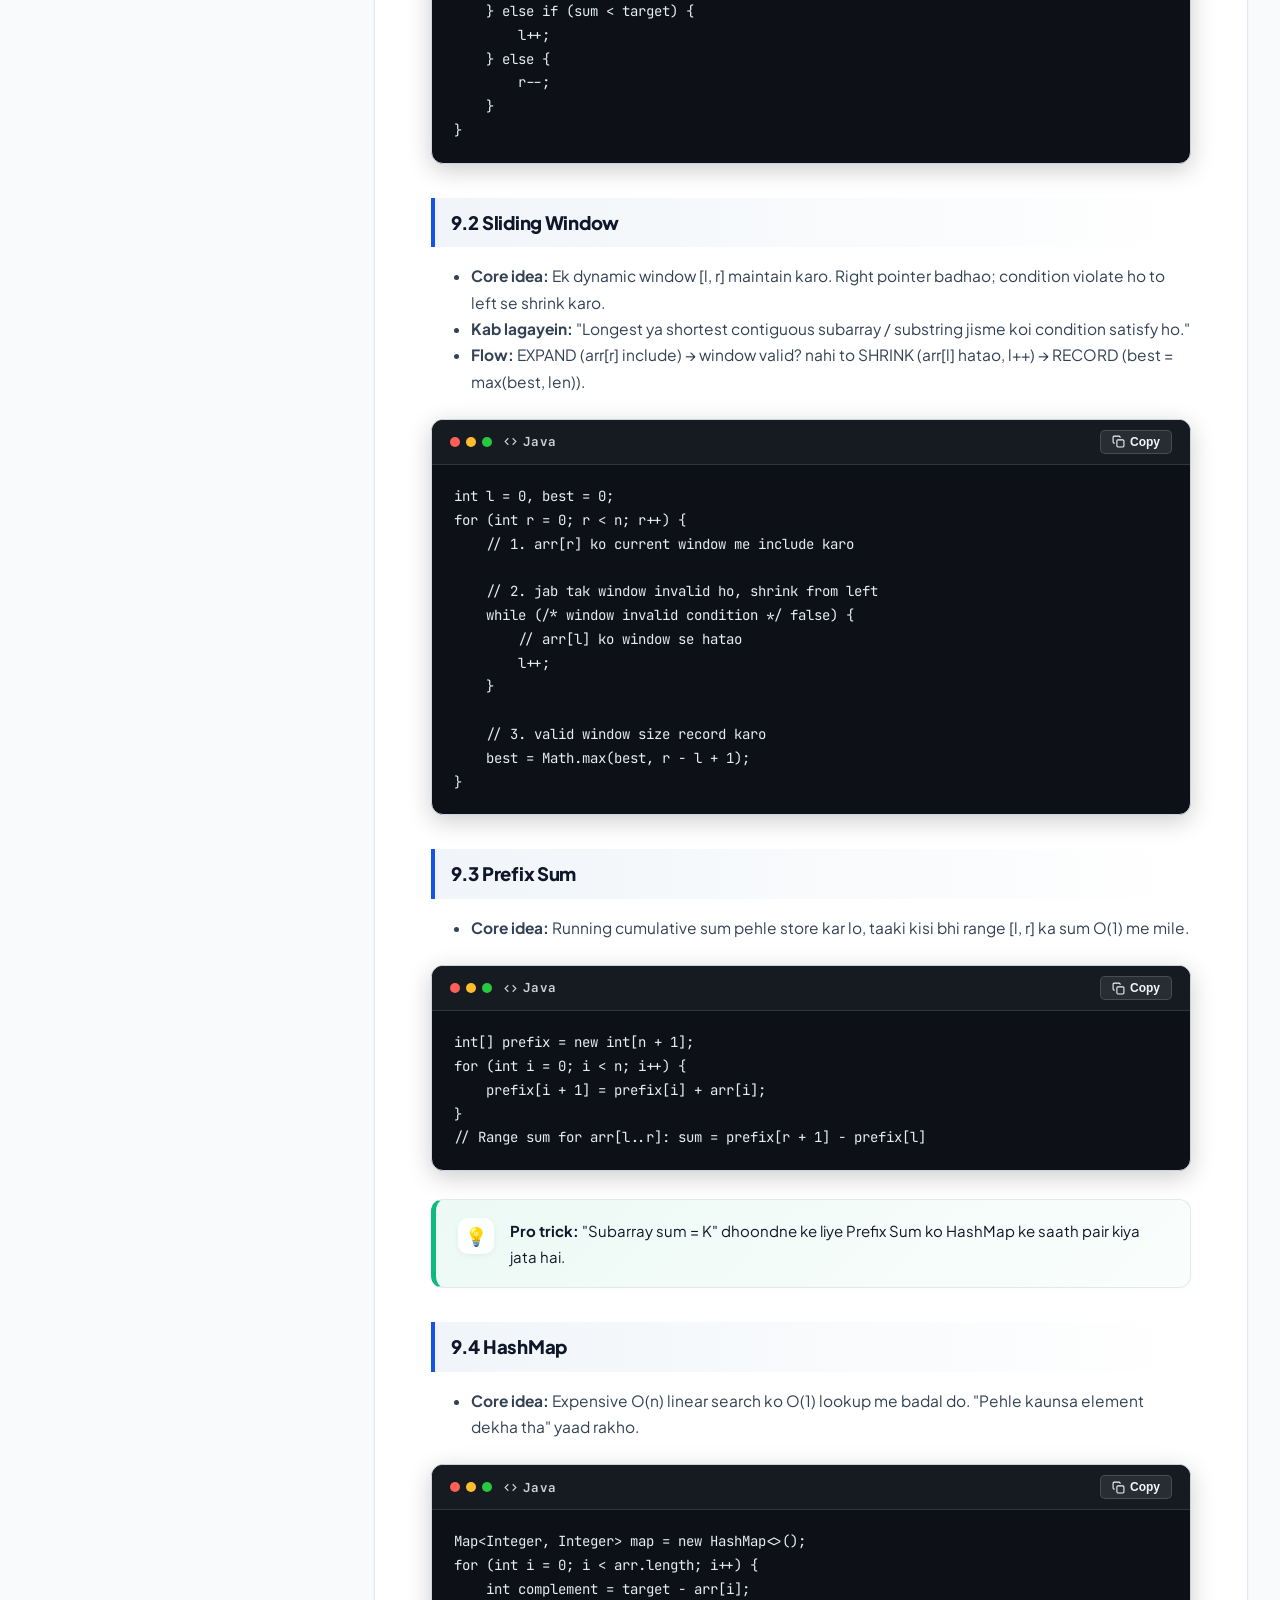
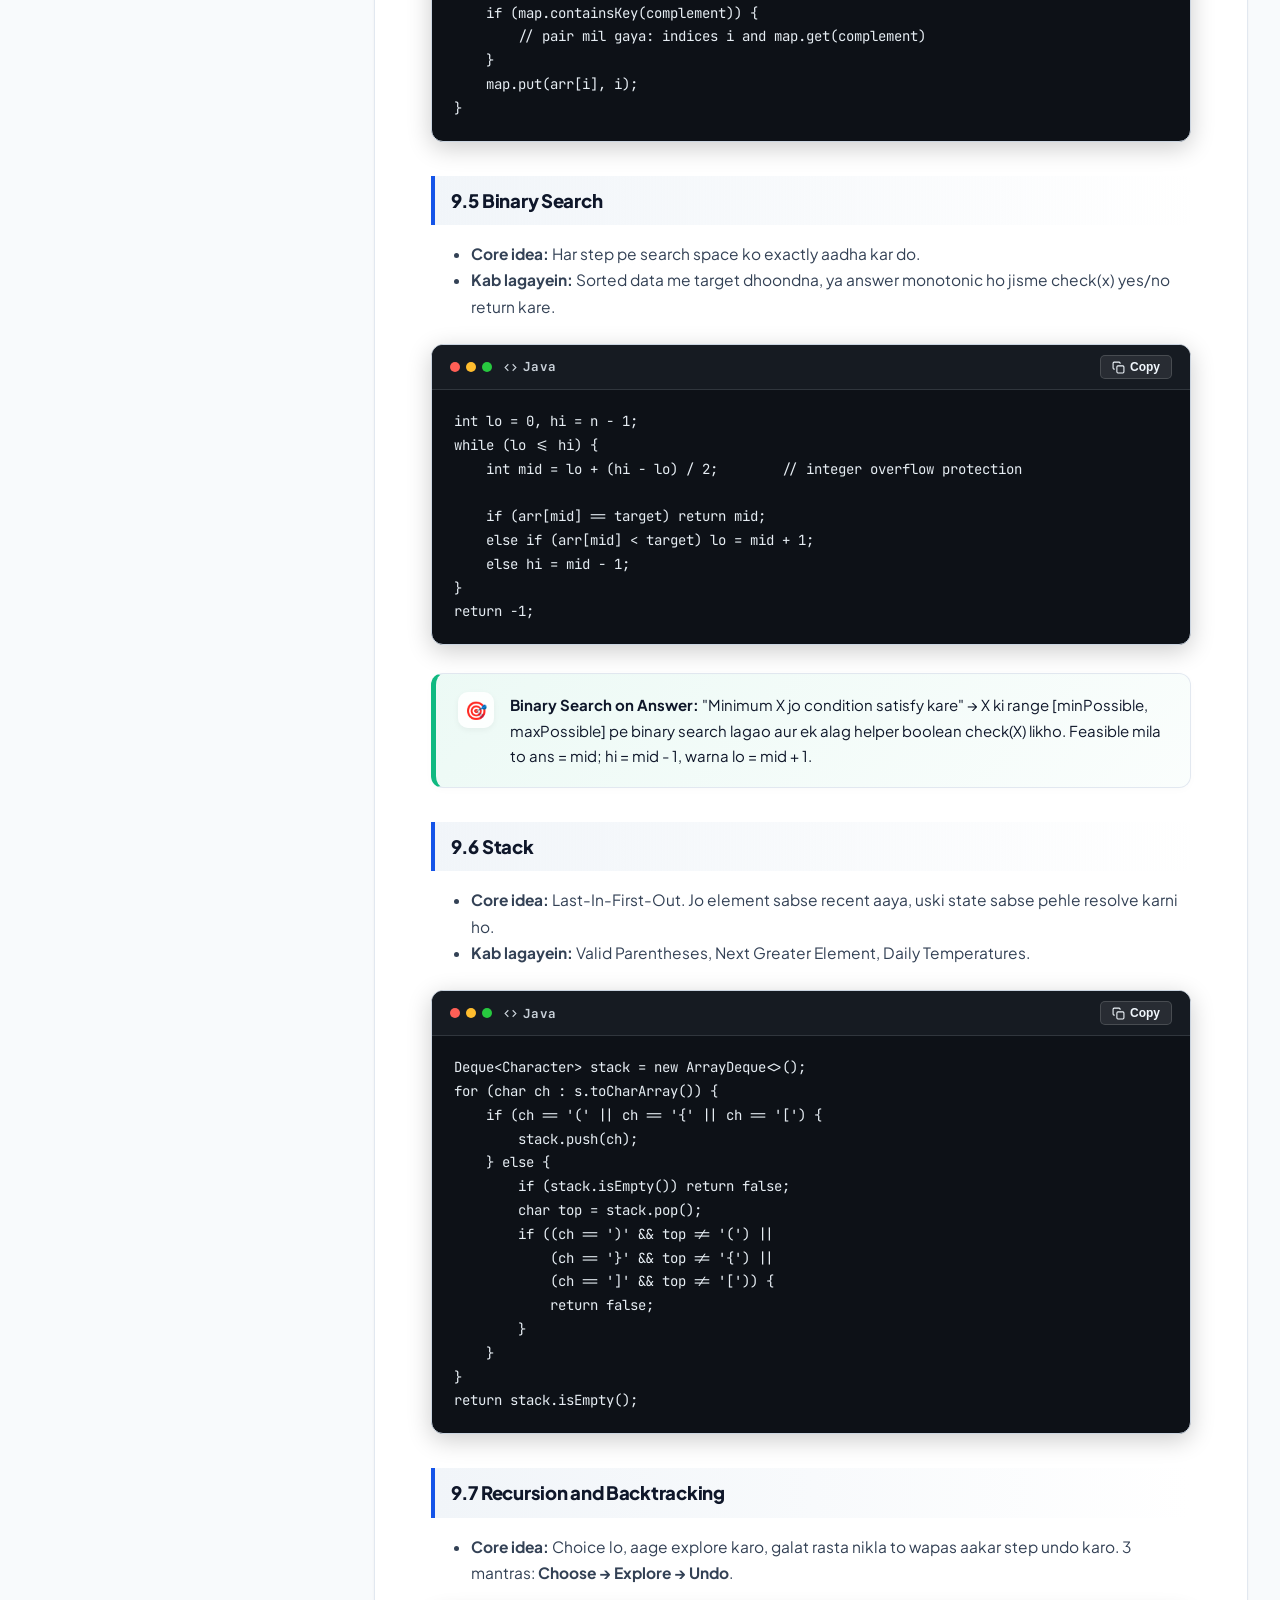
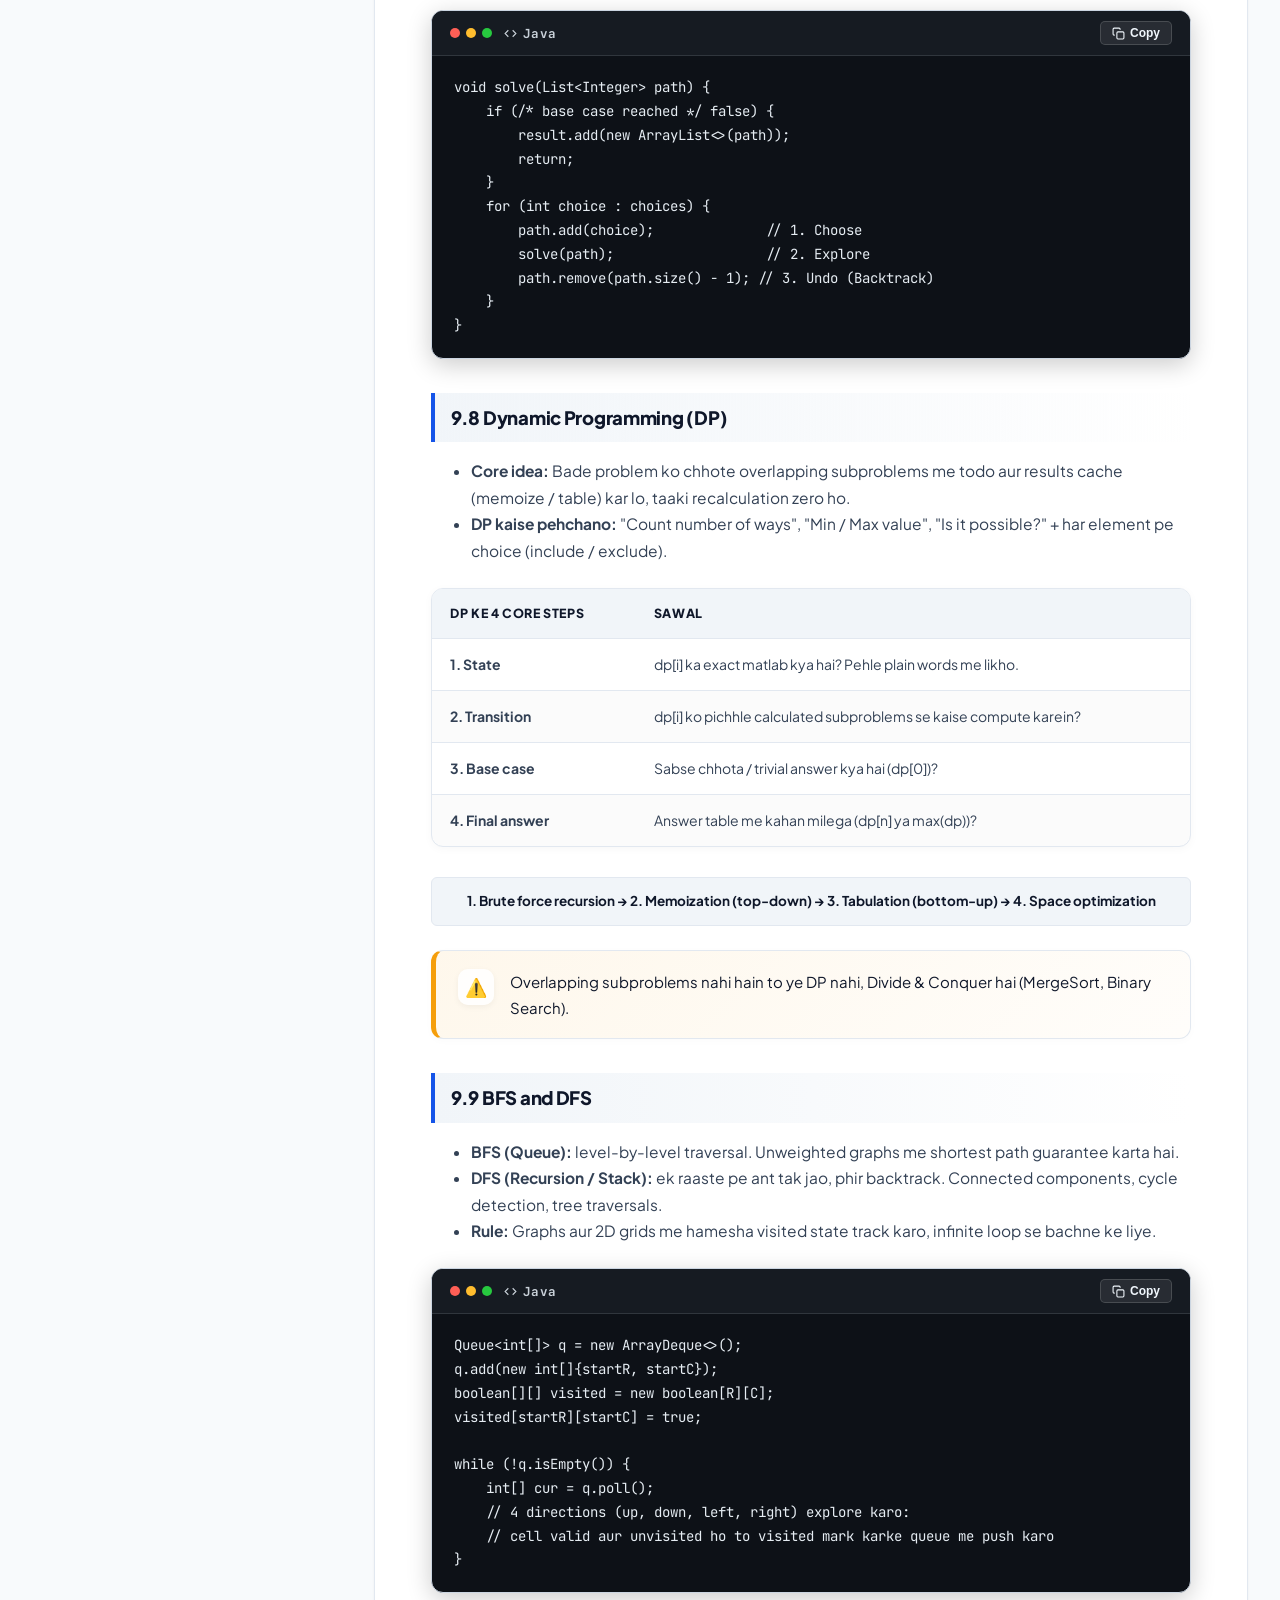
==== commit 9ed5e38d: "docs(readme): add repository pages & tools section; add DSA Master Sheet and update DSA Logic Playbo" ====
--- a/dsa-logic.html
+++ b/dsa-logic.html
@@ -174,6 +174,12 @@
         display: flex;
         align-items: center;
         gap: 16px;
+        min-width: 0;
+        flex: 0 1 auto;
+      }
+      .topbar-inner > .topbar-actions {
+        margin-left: auto;
+        flex: 0 0 auto;
       }
 
       .brand-mark {
@@ -297,23 +303,40 @@
       }
 
       .btn-github {
+        width: 38px;
         height: 38px;
         display: inline-flex;
         align-items: center;
-        gap: 8px;
-        padding: 0 16px;
-        background: #0f172a;
+        justify-content: center;
+        gap: 0;
+        padding: 0;
+        background: linear-gradient(135deg, #ff7a18, #ffb347);
         color: #fff;
+        border: 1px solid rgba(255, 255, 255, 0.25);
         border-radius: var(--radius-pill);
         text-decoration: none;
-        font-size: 13.5px;
+        font-size: 17px;
         font-weight: 700;
+        box-shadow: 0 4px 14px rgba(255, 122, 24, 0.28);
         transition: all 0.2s ease;
       }
+      .btn-github .btn-text-full,
+      .btn-github .btn-text-mobile {
+        position: absolute;
+        width: 1px;
+        height: 1px;
+        padding: 0;
+        margin: -1px;
+        overflow: hidden;
+        clip: rect(0, 0, 0, 0);
+        white-space: nowrap;
+        border: 0;
+      }
 
       body.dark-mode .btn-github {
-        background: #1e293b;
-        border: 1px solid #334155;
+        background: linear-gradient(135deg, #ff7a18, #ffb347);
+        border: 1px solid rgba(255, 255, 255, 0.25);
+        box-shadow: 0 4px 14px rgba(255, 122, 24, 0.28);
       }
 
       .btn-github:hover {
@@ -1709,8 +1732,9 @@
           padding: 0 10px;
           font-size: 12.5px;
         }
-        .btn-github {
-          display: none;
+        .topbar-actions {
+          gap: 6px;
+          margin-left: 8px;
         }
         .theme-toggle {
           width: 34px;
@@ -2261,7 +2285,7 @@
               rel="noopener noreferrer"
               aria-label="Playbook GitHub Repository"
             >
-              <span>⭐</span>
+              <svg viewBox="0 0 16 16" width="17" height="17" aria-hidden="true" focusable="false" role="img"><path fill="currentColor" d="M8 0C3.58 0 0 3.58 0 8c0 3.54 2.29 6.53 5.47 7.59.4.07.55-.17.55-.38 0-.19-.01-.82-.01-1.49-2.01.37-2.53-.49-2.69-.94-.09-.23-.48-.94-.82-1.13-.28-.15-.68-.52-.01-.53.63-.01 1.08.58 1.23.82.72 1.21 1.87.87 2.33.66.07-.52.28-.87.51-1.07-1.78-.2-3.64-.89-3.64-3.95 0-.87.31-1.59.82-2.15-.08-.2-.36-1.01.08-2.1 0 0 .67-.21 2.2.82a7.68 7.68 0 0 1 4.01 0c1.53-1.04 2.2-.82 2.2-.82.44 1.09.16 1.9.08 2.1.51.56.82 1.27.82 2.15 0 3.07-1.87 3.75-3.65 3.95.29.25.54.73.54 1.48 0 1.07-.01 1.93-.01 2.2 0 .21.15.46.55.38A8.01 8.01 0 0 0 16 8c0-4.42-3.58-8-8-8Z"/></svg>
               <span class="btn-text-full">Star on GitHub</span>
               <span class="btn-text-mobile">GitHub</span>
             </a>
